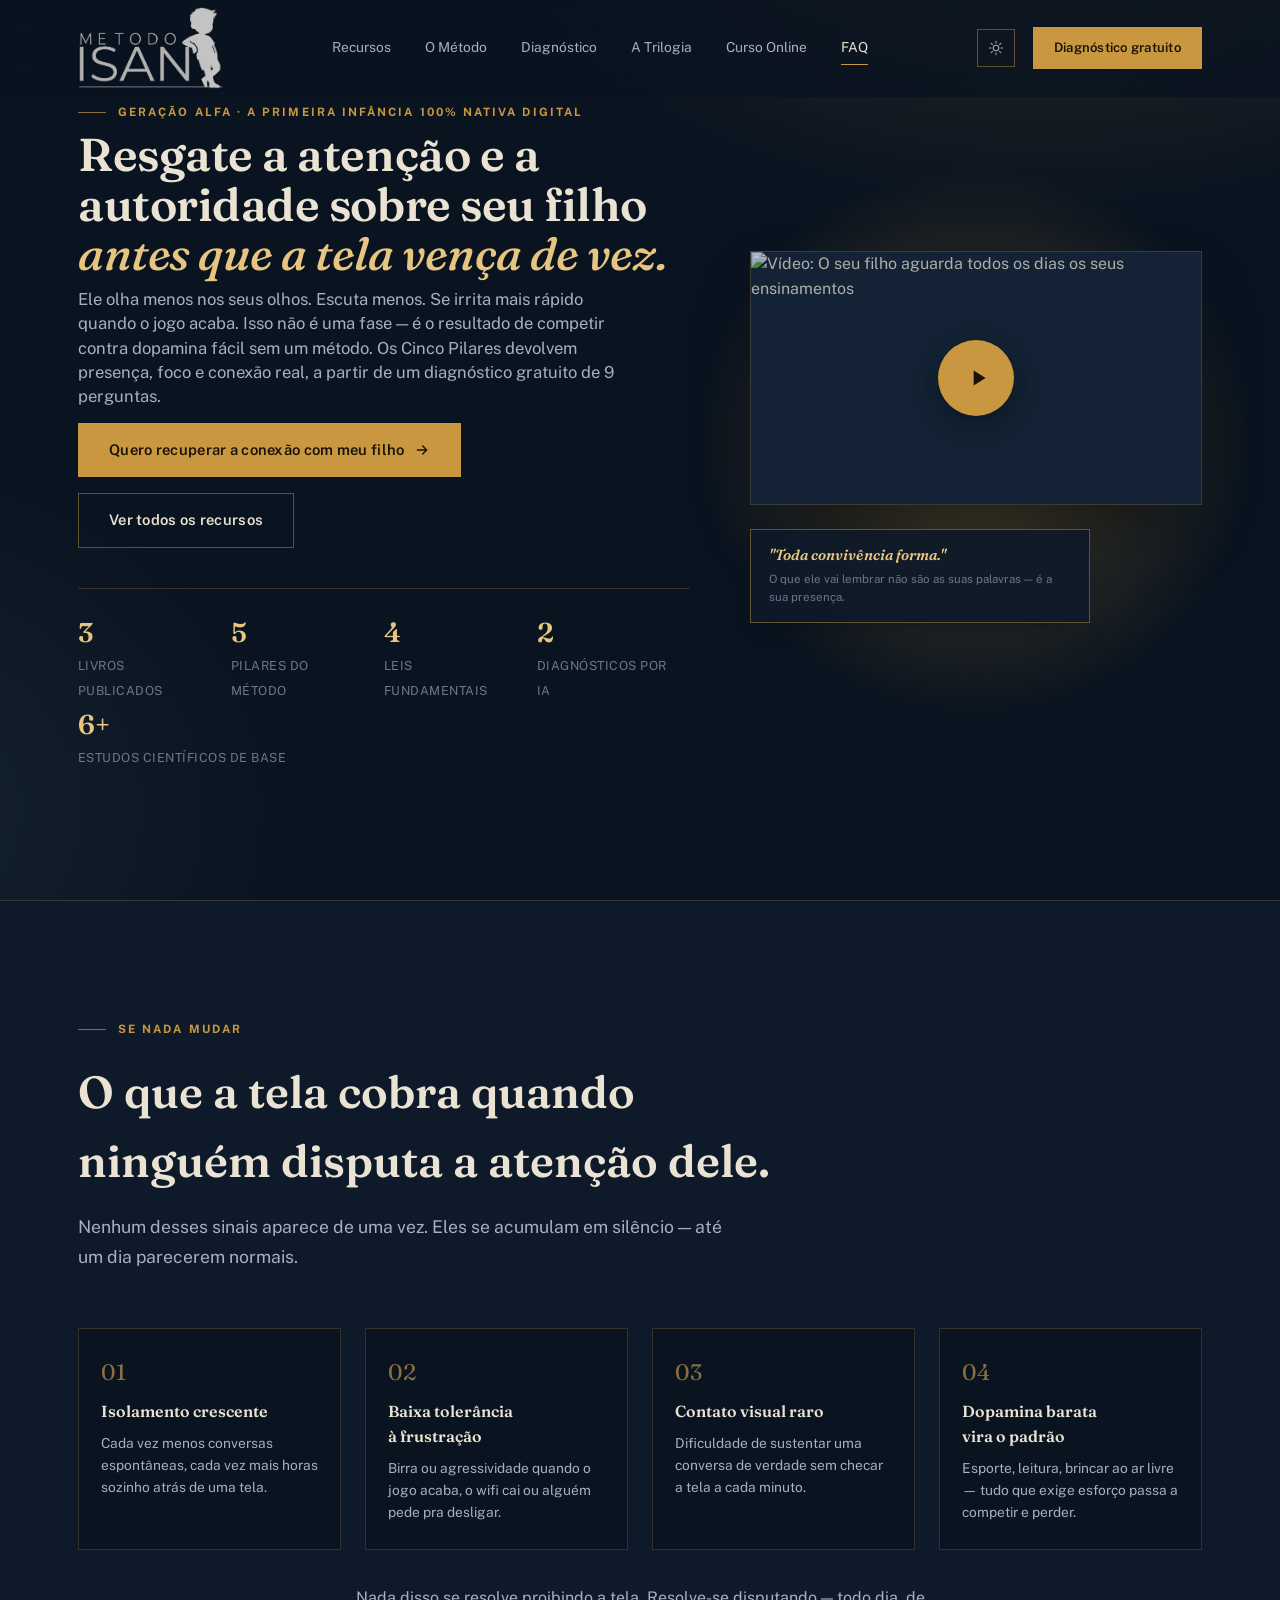
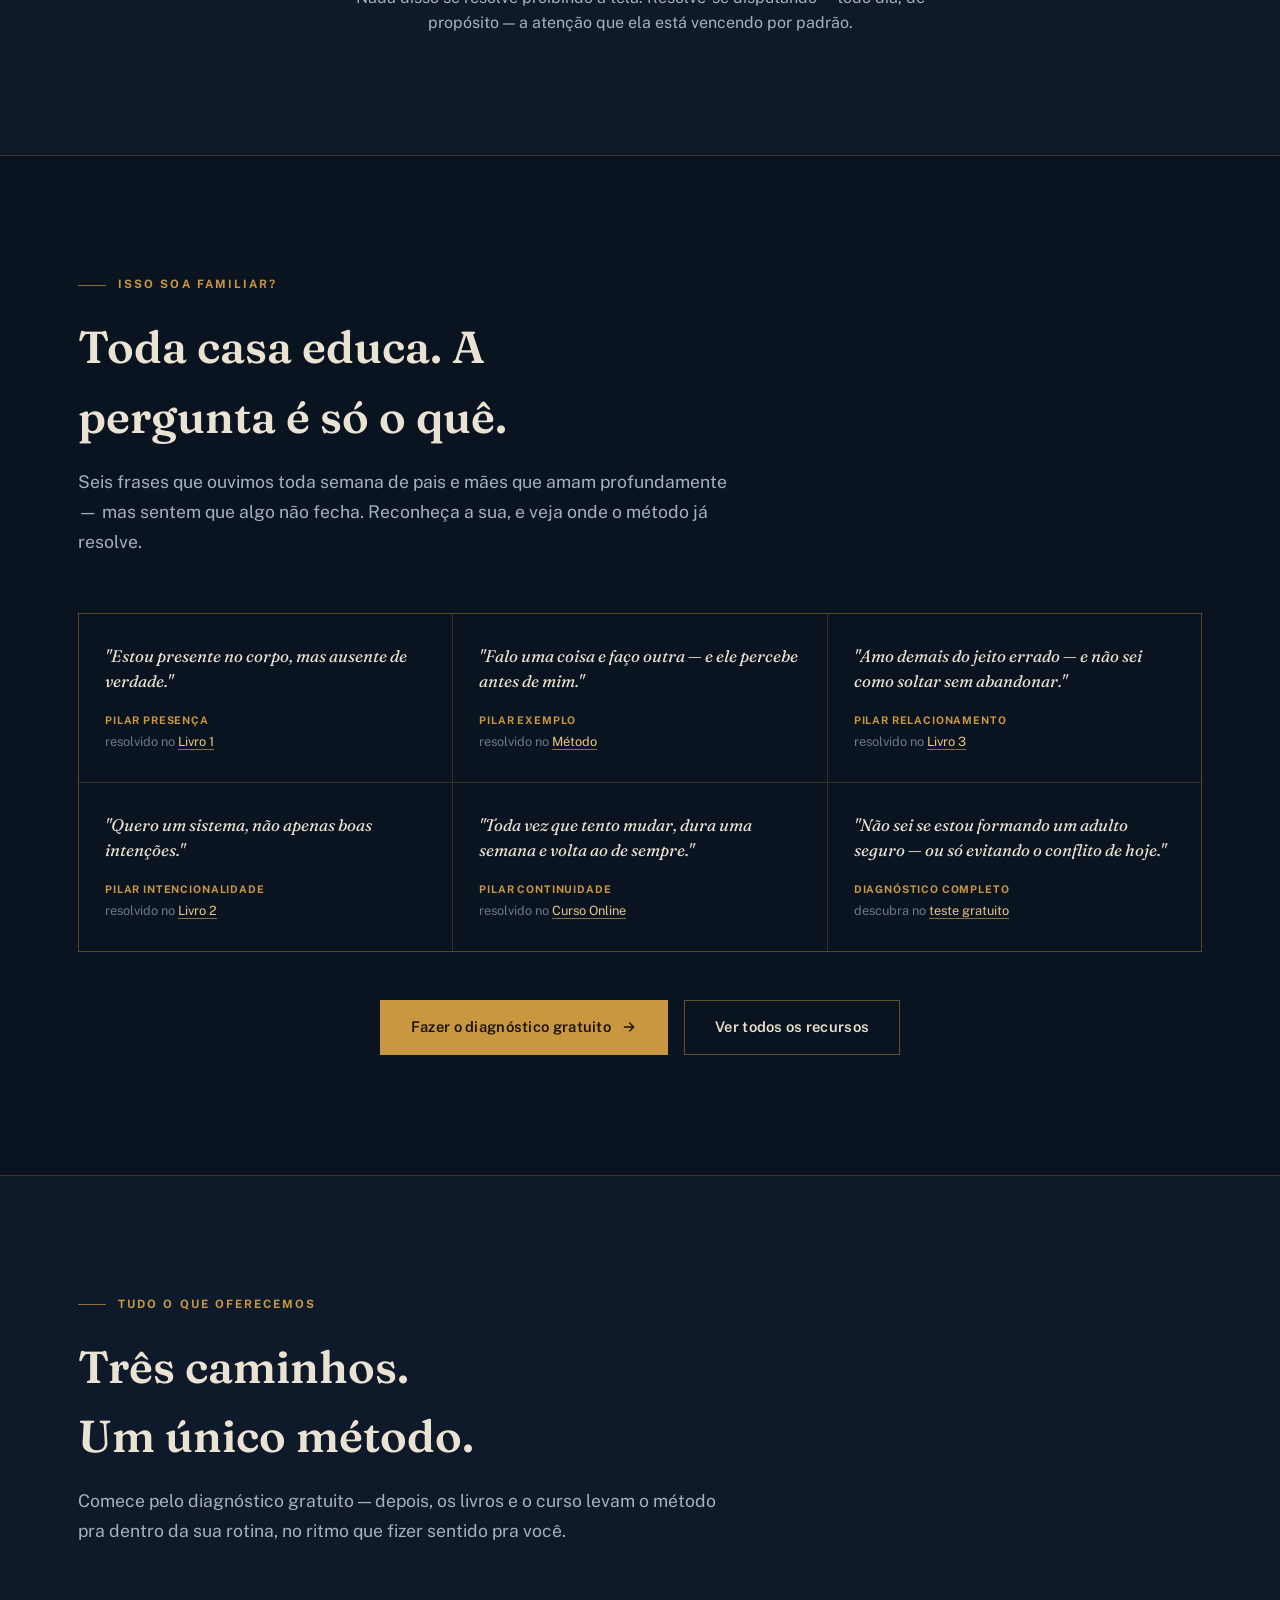
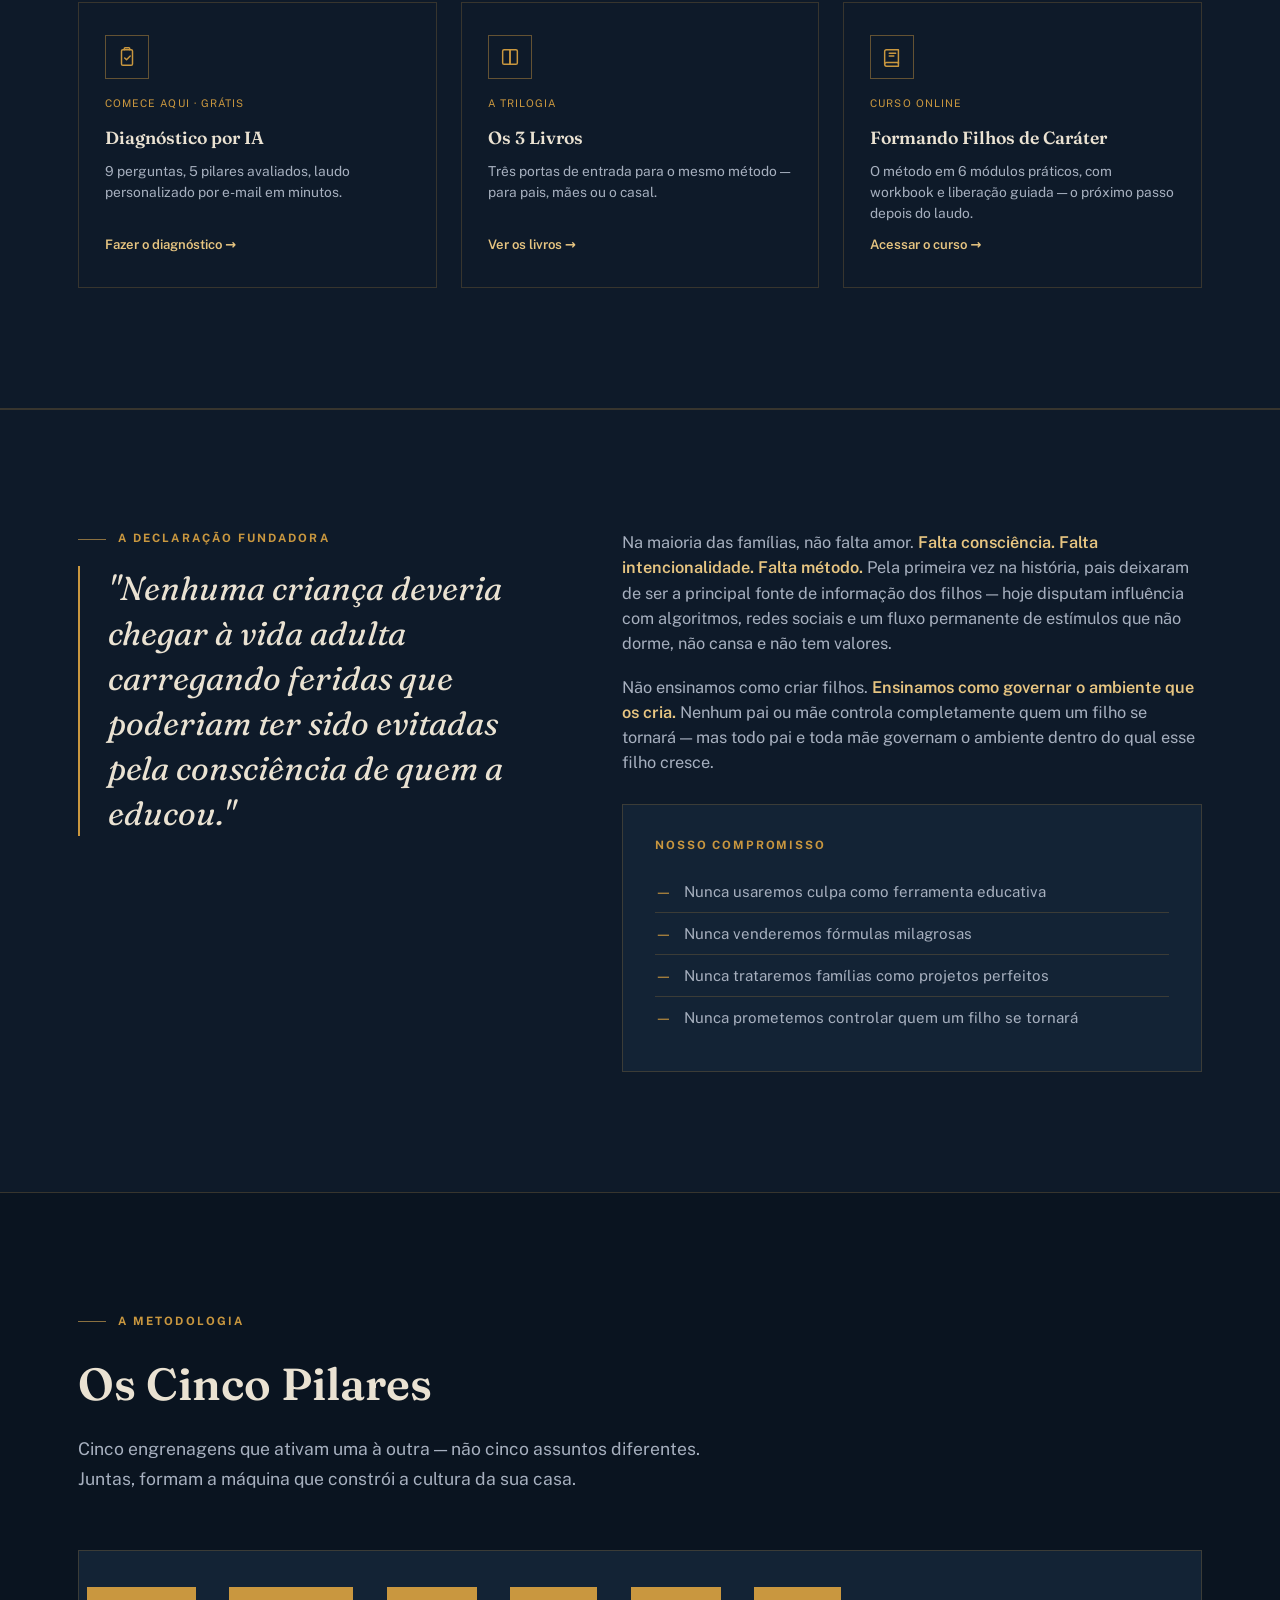
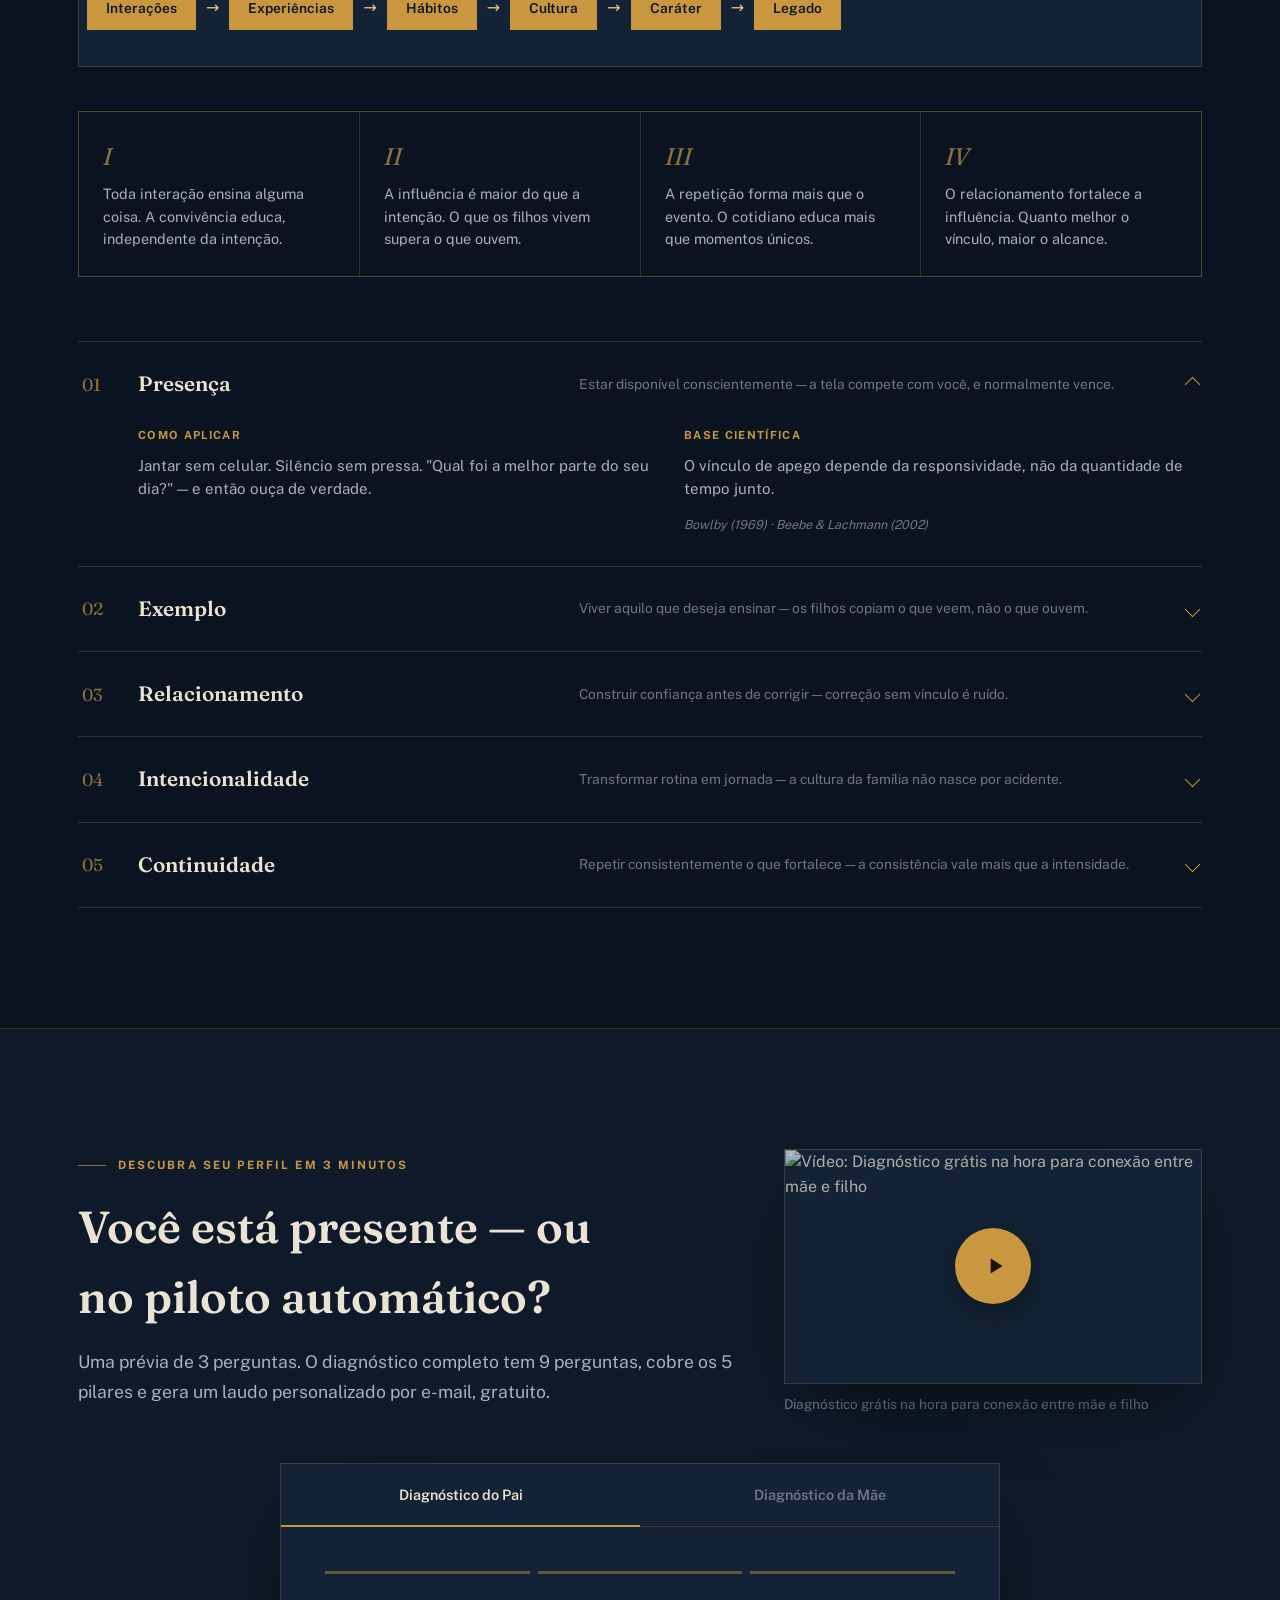
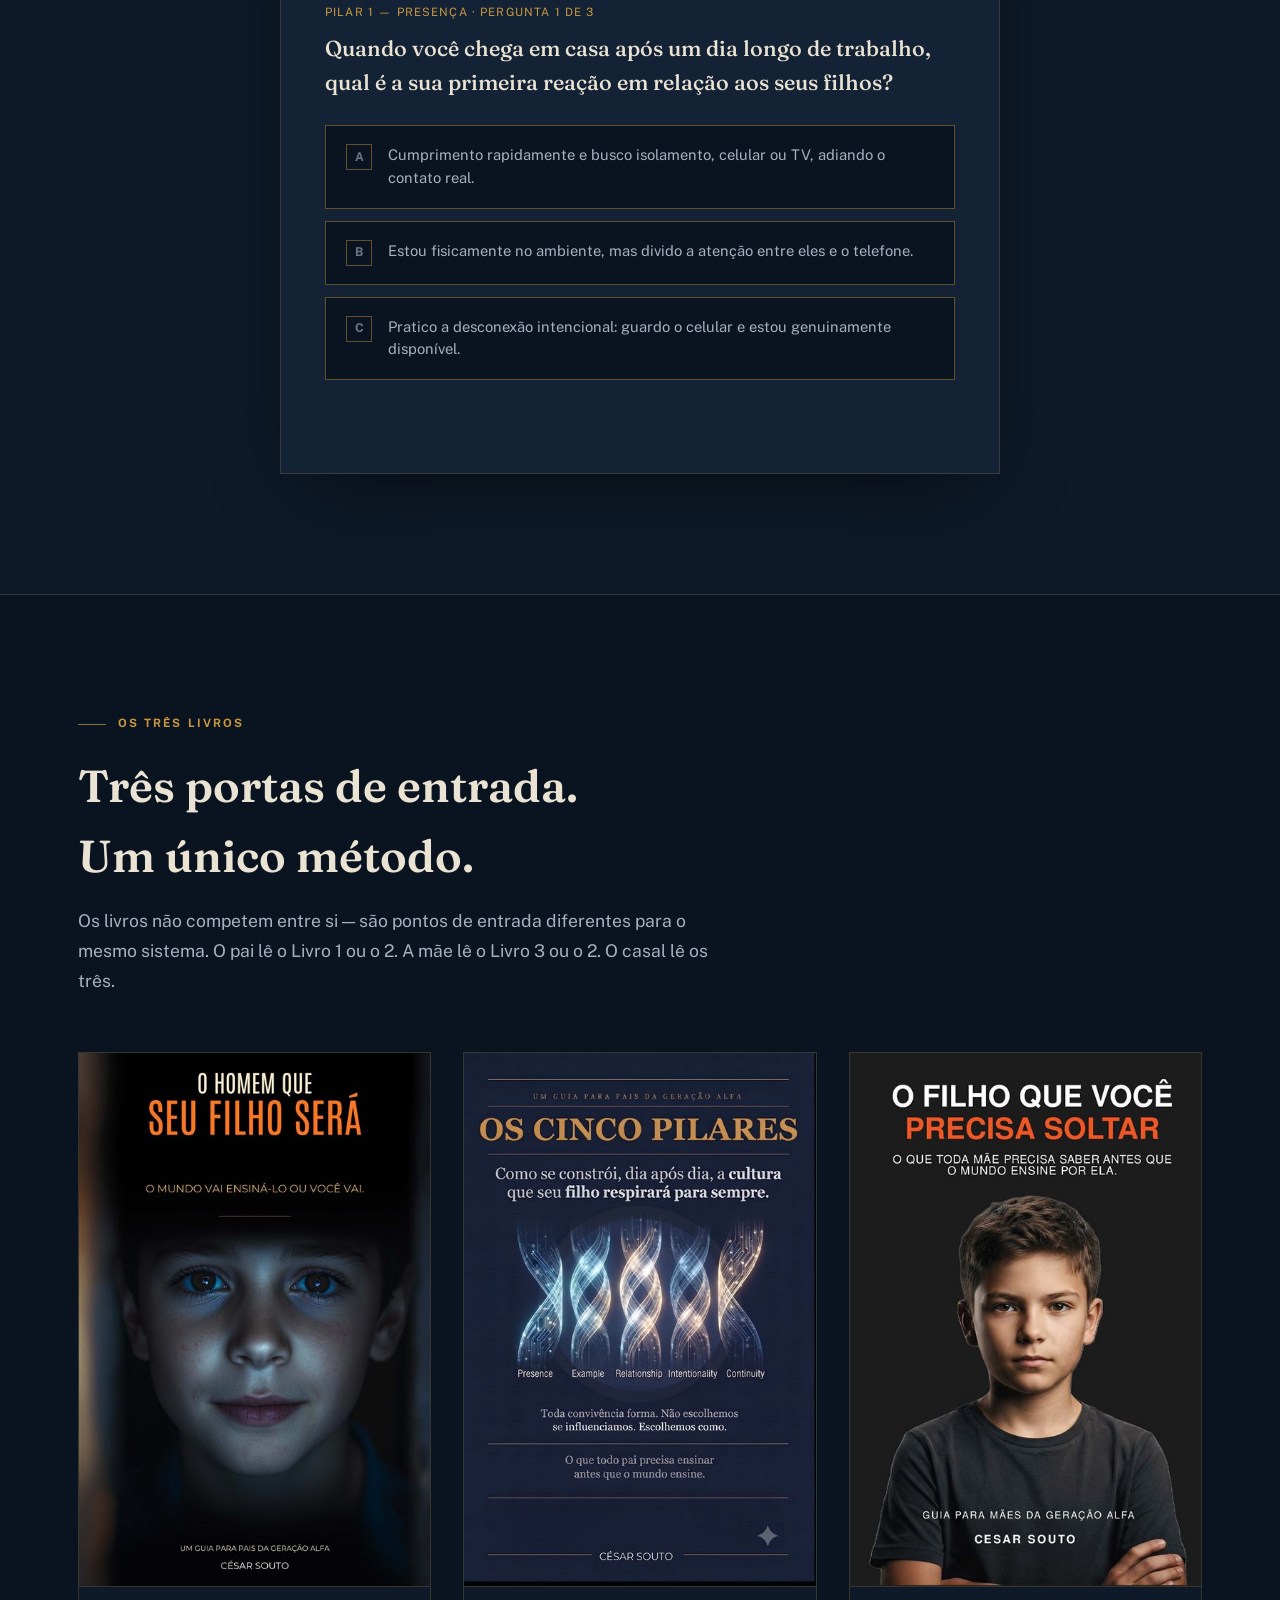
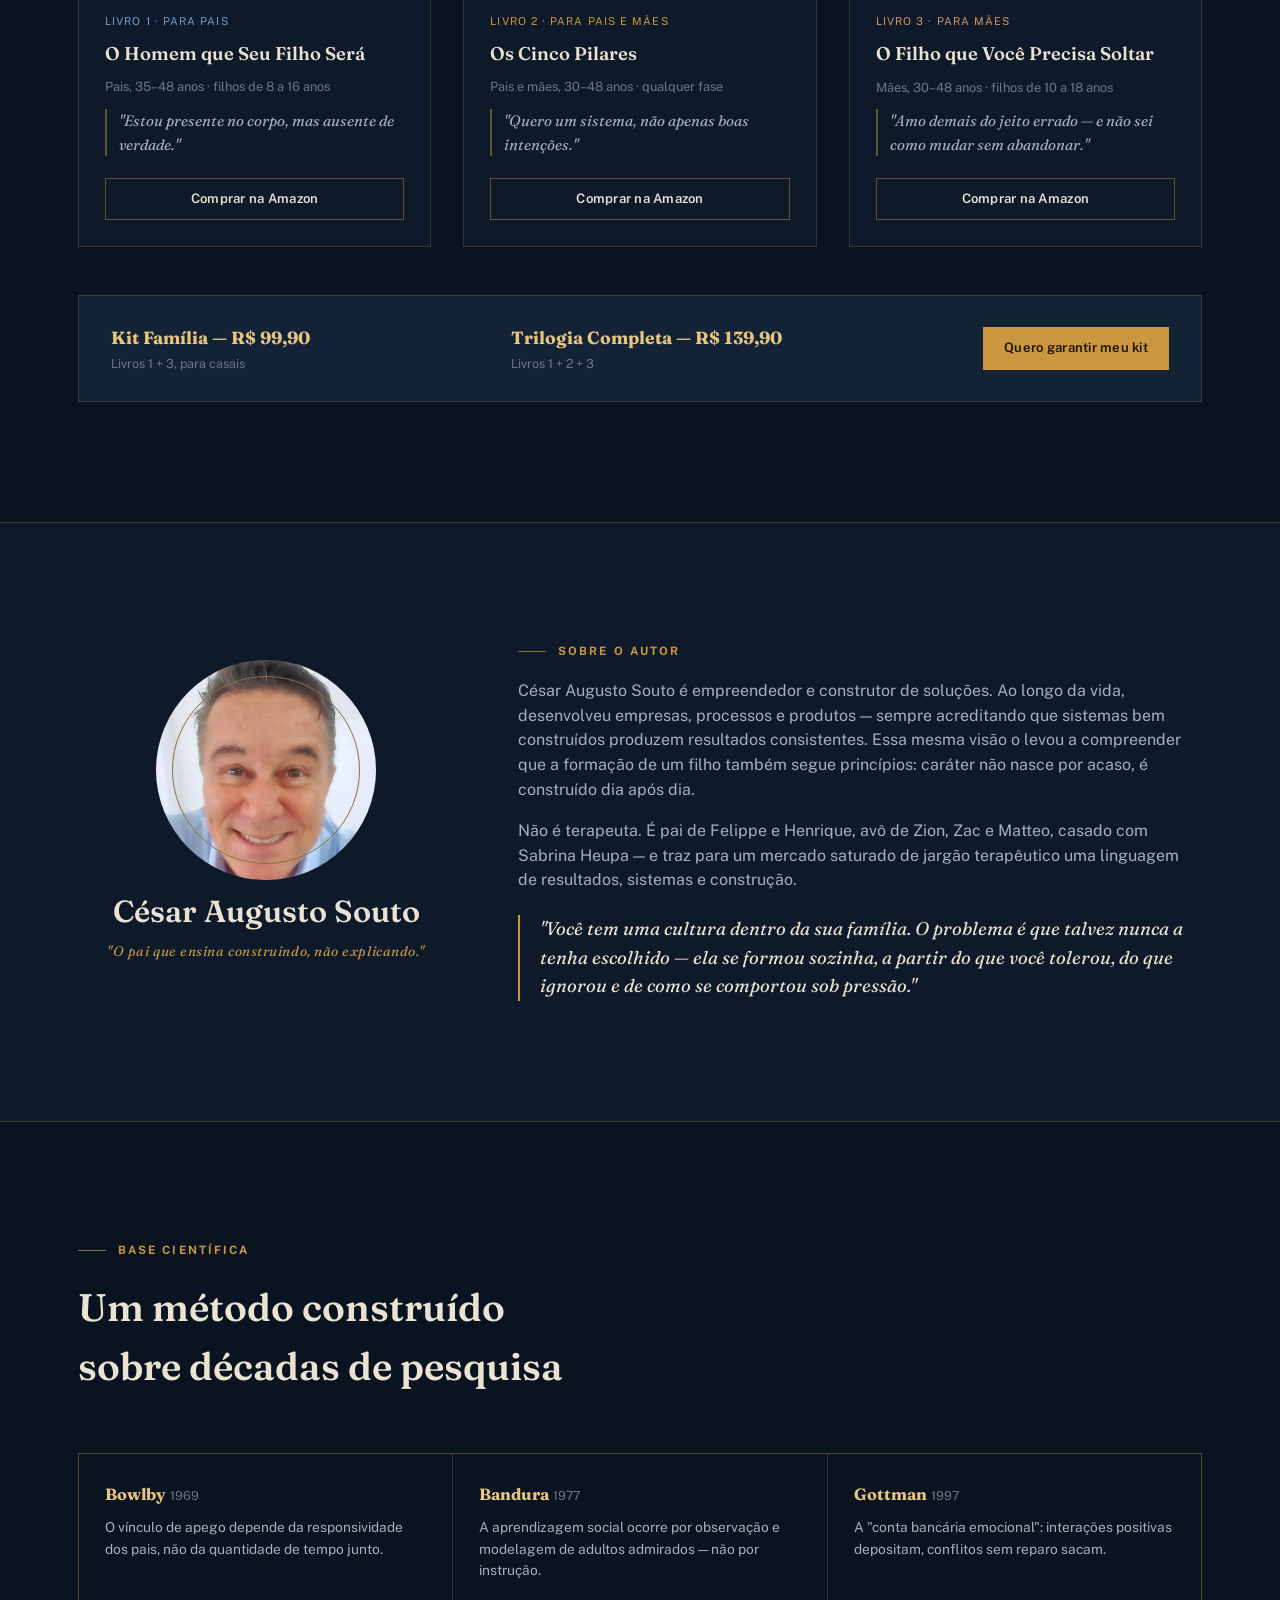
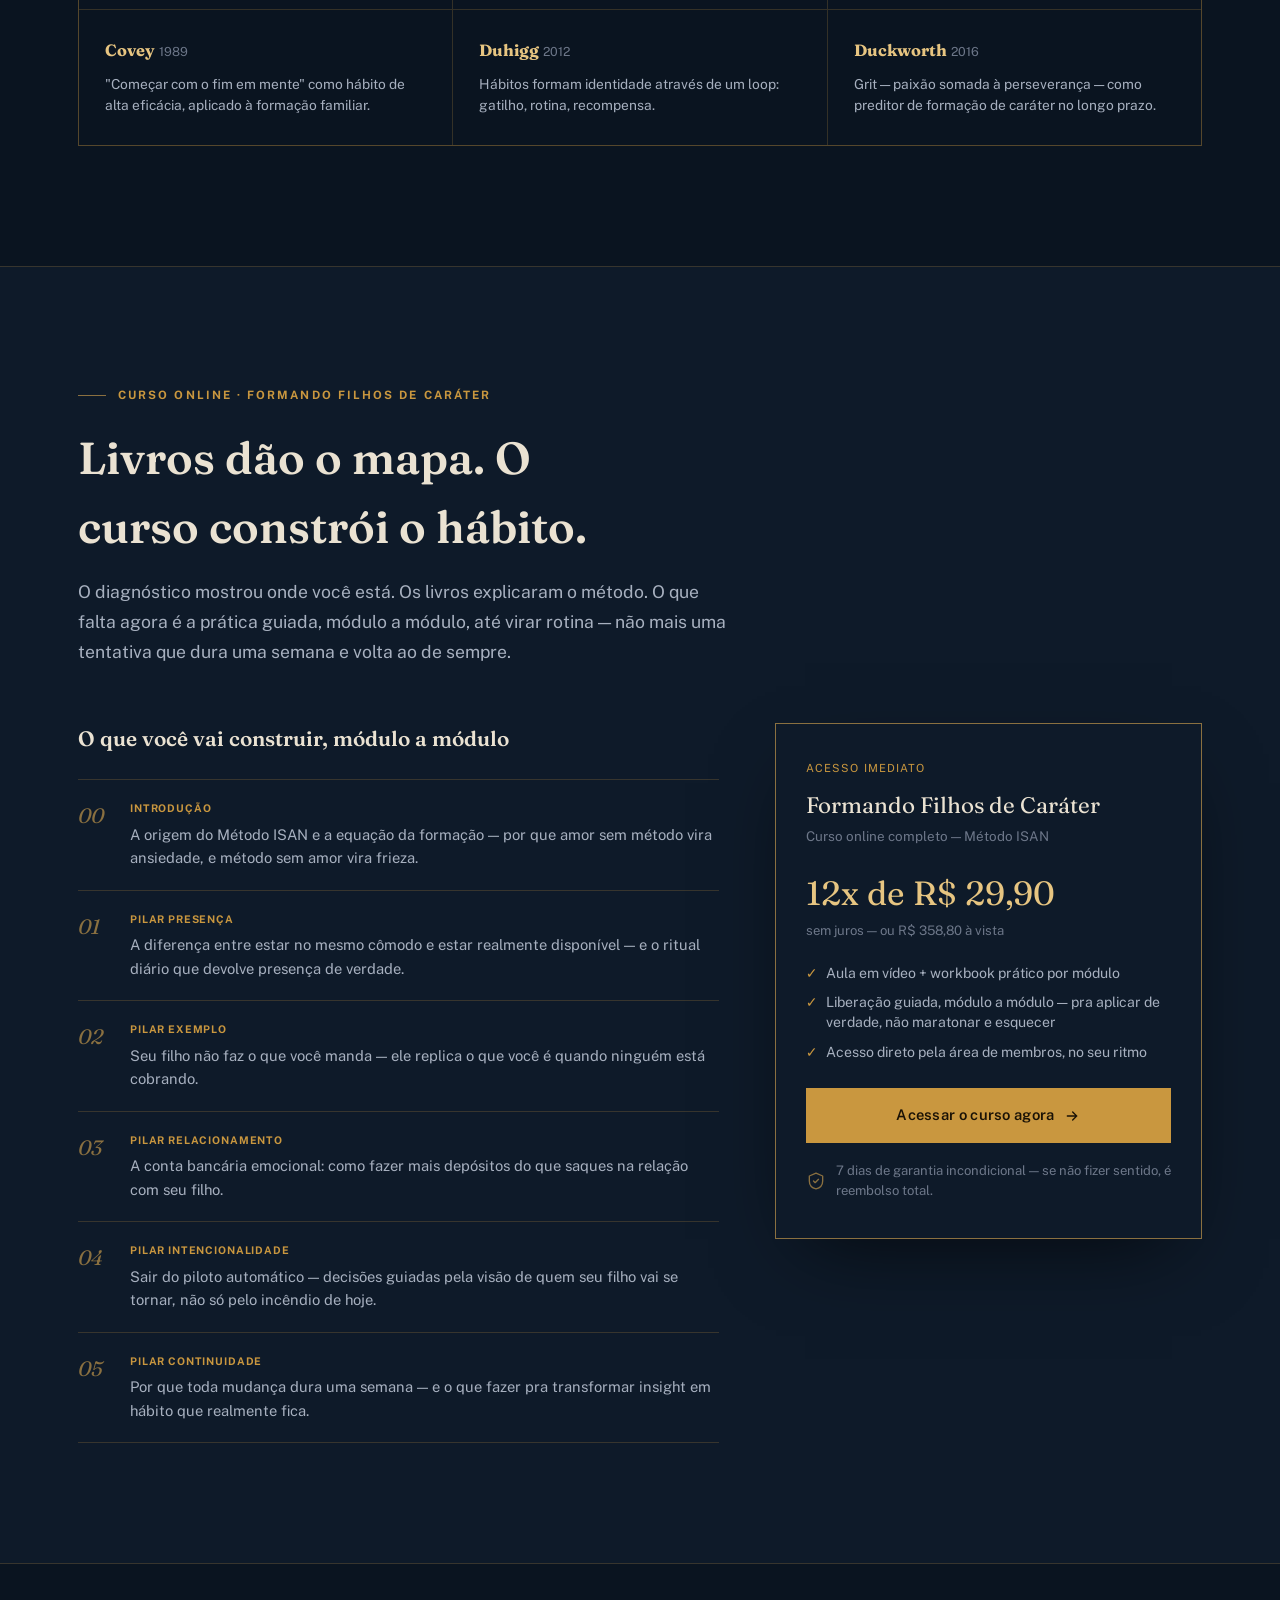
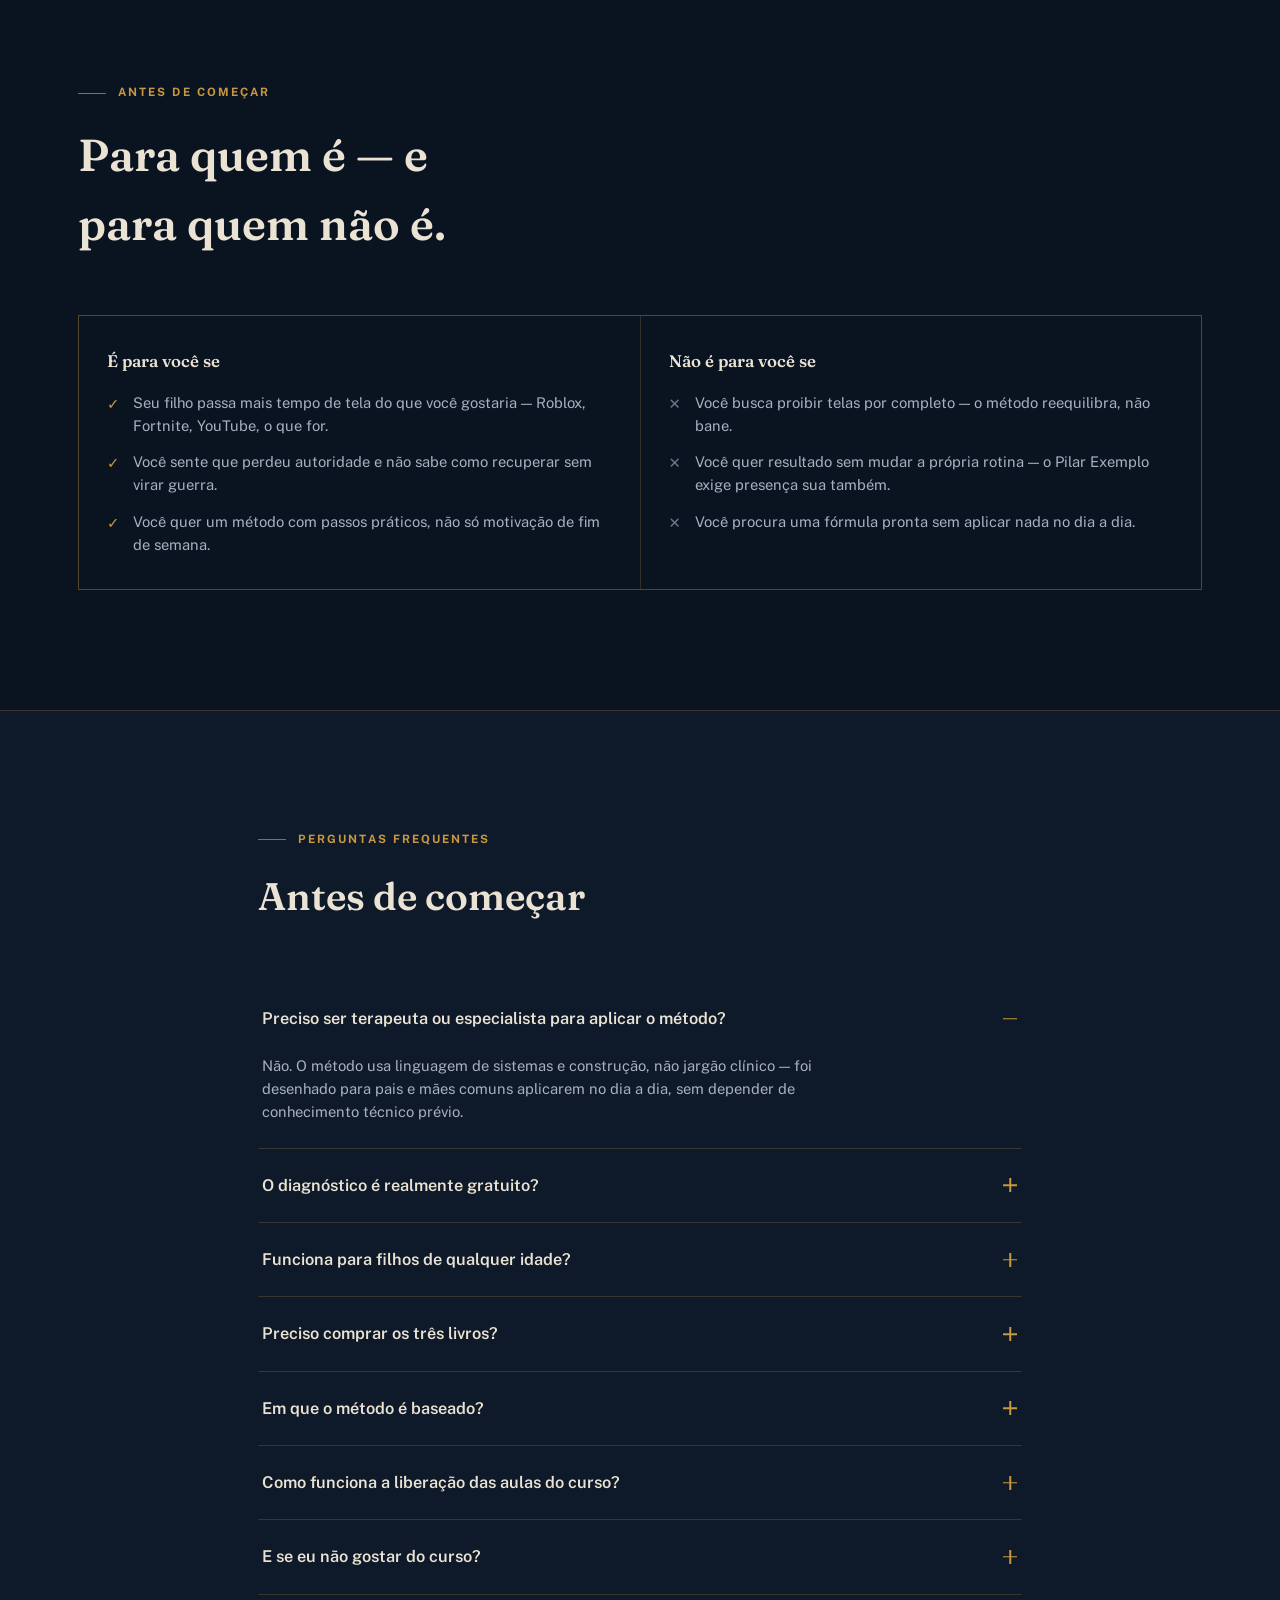
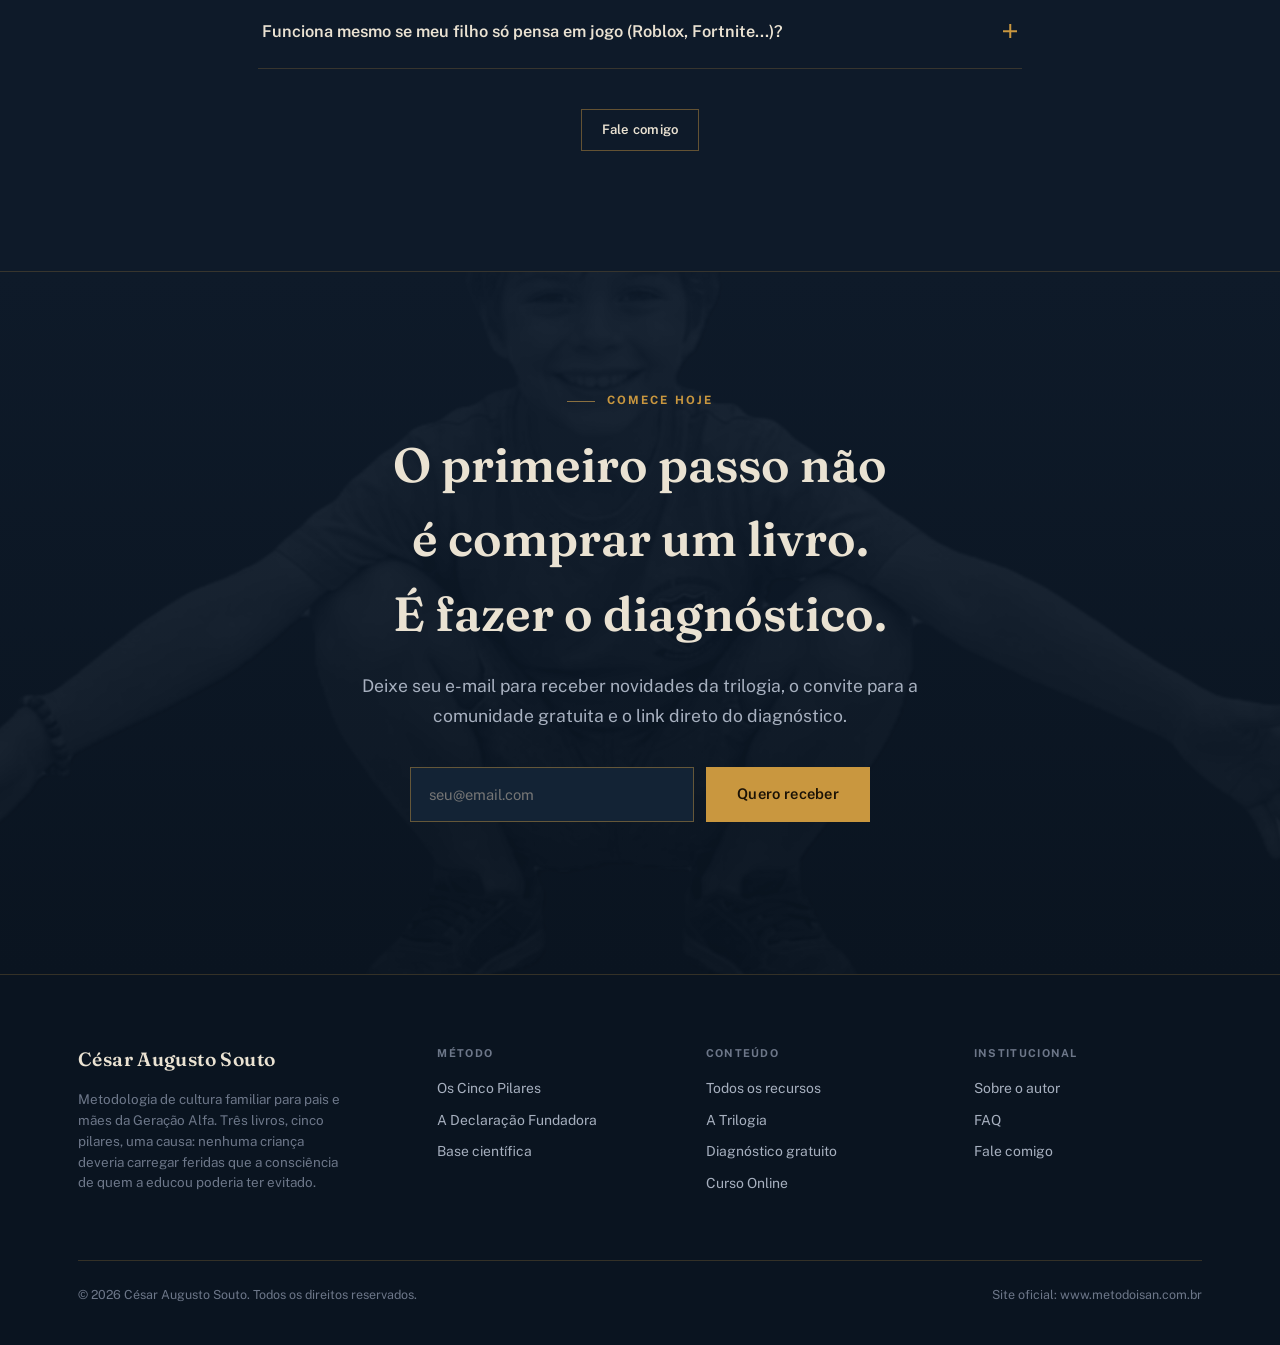
==== index.html @ 3a6a7e01 "Coloca o video da secao Diagnostico menor, ao lado do texto Antes o video ficava empilhado abaixo do" ====
<!DOCTYPE html>
<html lang="pt-BR">
<head>
<meta charset="UTF-8" />
<meta name="viewport" content="width=device-width, initial-scale=1.0" />
<title>Os Cinco Pilares — César Augusto Souto</title>
<meta name="description" content="Uma metodologia de cultura familiar. Três livros, cinco pilares, dois diagnósticos gratuitos por IA — para pais e mães da Geração Alfa." />
<style>
/* ============ FONTS ============ */
@font-face{font-family:'Fraunces';font-style:italic;font-weight:300 600;font-display:swap;src:url([data-uri]) format('woff2');}
@font-face{font-family:'Fraunces';font-style:normal;font-weight:300 800;font-display:swap;src:url([data-uri]) format('woff2');}
@font-face{font-family:'Public Sans';font-style:normal;font-weight:300 800;font-display:swap;src:url([data-uri]) format('woff2');}


/* ============ RESET ============ */
*,*::before,*::after{box-sizing:border-box;margin:0;padding:0}
html{scroll-behavior:smooth}
@media (prefers-reduced-motion:reduce){html{scroll-behavior:auto}*{animation-duration:.001ms !important;animation-iteration-count:1 !important;transition-duration:.001ms !important;scroll-behavior:auto !important}}
img{max-width:100%;display:block}
button{font:inherit;color:inherit}
a{color:inherit}

/* ============ TOKENS ============ */
:root{
  --ink:#0a1420;
  --ink-1:#0e1a29;
  --ink-2:#132335;
  --ink-3:#182a40;
  --line:rgba(201,151,63,.22);
  --line-strong:rgba(201,151,63,.45);
  --gold:#c9973f;
  --gold-bright:#e7c581;
  --gold-dim:#8a7040;
  --paper:#f2ead7;
  --text:#eae2d2;
  --text-dim:#a7b0bf;
  --text-faint:#6d7789;
  --father:#6f9dc9;
  --mother:#cf9468;
  --shadow-lg:0 30px 80px -30px rgba(0,0,0,.7);
  --shadow-sm:0 10px 30px -15px rgba(0,0,0,.5);
  --serif:'Fraunces',Georgia,'Iowan Old Style',serif;
  --sans:'Public Sans',-apple-system,'Segoe UI',system-ui,sans-serif;
  --container:1180px;
  --edge:2px;
  color-scheme: dark;
}
:root[data-theme="light"]{
  --ink:#f2ead7;
  --ink-1:#ffffff;
  --ink-2:#fbf5e7;
  --ink-3:#f4ecd9;
  --line:rgba(28,22,10,.14);
  --line-strong:rgba(28,22,10,.28);
  --gold:#96661c;
  --gold-bright:#7a5316;
  --gold-dim:#b08841;
  --paper:#12233a;
  --text:#211c10;
  --text-dim:#544a34;
  --text-faint:#8a7f66;
  --shadow-lg:0 30px 80px -30px rgba(60,45,10,.25);
  --shadow-sm:0 10px 30px -15px rgba(60,45,10,.2);
  color-scheme: light;
}

body{
  background:var(--ink);
  color:var(--text);
  font-family:var(--sans);
  font-weight:400;
  line-height:1.55;
  -webkit-font-smoothing:antialiased;
  overflow-x:hidden;
}
.wrap{max-width:var(--container);margin:0 auto;padding:0 28px}
@media (max-width:640px){.wrap{padding:0 20px}}

h1,h2,h3,h4{font-family:var(--serif);font-weight:600;text-wrap:balance;color:var(--text)}
.eyebrow{
  font-family:var(--sans);font-weight:700;font-size:.72rem;letter-spacing:.18em;text-transform:uppercase;
  color:var(--gold);display:flex;align-items:center;gap:12px;margin-bottom:18px;
}
.eyebrow::before{content:"";width:28px;height:1px;background:var(--gold-dim)}
.lede{font-size:1.1rem;color:var(--text-dim);max-width:60ch;line-height:1.7}
section{position:relative;padding:120px 0}
@media (max-width:900px){section{padding:72px 0}}
@media (max-width:560px){section{padding:56px 0}}
.section-head{max-width:720px;margin-bottom:56px}
@media (max-width:900px){.section-head{margin-bottom:32px}}
.hairline{border:none;border-top:1px solid var(--line);margin:0}

/* buttons */
.btn{
  display:inline-flex;align-items:center;gap:10px;
  padding:15px 30px;font-size:.92rem;font-weight:600;letter-spacing:.02em;
  border:1px solid transparent;cursor:pointer;text-decoration:none;
  transition:transform .25s ease, box-shadow .25s ease, background .25s ease, border-color .25s ease;
  white-space:nowrap;
}
.btn-gold{background:var(--gold);color:#1a1206;border-color:var(--gold)}
.btn-gold:hover{background:var(--gold-bright);transform:translateY(-2px);box-shadow:var(--shadow-sm)}
.btn-ghost{background:transparent;color:var(--text);border-color:var(--line-strong)}
.btn-ghost:hover{border-color:var(--gold);color:var(--gold-bright);transform:translateY(-2px)}
.btn-sm{padding:10px 20px;font-size:.82rem}
.btn svg{width:16px;height:16px;flex:none}

/* ============ SCROLL PROGRESS ============ */
#progress{position:fixed;top:0;left:0;height:2px;background:linear-gradient(90deg,var(--gold-dim),var(--gold-bright));width:0%;z-index:200;transition:width .1s linear}

/* ============ NAV ============ */
header{
  position:fixed;top:0;left:0;right:0;z-index:150;
  background:color-mix(in srgb, var(--ink) 82%, transparent);
  backdrop-filter:blur(14px) saturate(140%);
  border-bottom:1px solid transparent;
  transition:border-color .3s ease, background .3s ease;
}
header.scrolled{border-bottom-color:var(--line)}
.navbar{display:flex;align-items:center;justify-content:space-between;height:96px}
.brand{display:flex;flex-direction:column;line-height:1.1;text-decoration:none}
.brand-name{font-family:var(--serif);font-weight:600;font-size:1.05rem;letter-spacing:.02em;color:var(--text)}
.brand-tag{font-size:.62rem;letter-spacing:.16em;text-transform:uppercase;color:var(--gold);margin-top:3px}
.brand-logo{display:inline-flex;align-items:center}
.brand-logo img{height:82px;width:auto;display:block;filter:drop-shadow(0 1px 1px rgba(0,0,0,.25))}
@media (max-width:640px){.brand-logo img{height:60px}}
nav.links{display:flex;gap:34px;align-items:center}
nav.links a{font-size:.86rem;color:var(--text-dim);text-decoration:none;position:relative;padding:6px 0;transition:color .2s}
nav.links a::after{content:"";position:absolute;left:0;bottom:0;width:0;height:1px;background:var(--gold);transition:width .25s ease}
nav.links a:hover,nav.links a.active{color:var(--text)}
nav.links a:hover::after,nav.links a.active::after{width:100%}
.nav-cta{display:flex;align-items:center;gap:18px}
.burger{display:none;background:none;border:none;cursor:pointer;padding:8px;flex-direction:column;gap:5px}
.burger span{width:22px;height:1.5px;background:var(--text);display:block}
@media (max-width:920px){
  nav.links{position:fixed;top:96px;left:0;right:0;background:var(--ink-1);flex-direction:column;align-items:flex-start;padding:24px 28px 32px;gap:20px;border-bottom:1px solid var(--line);transform:translateY(-8px);opacity:0;pointer-events:none;transition:opacity .25s ease, transform .25s ease}
  nav.links.open{opacity:1;pointer-events:auto;transform:translateY(0)}
  .burger{display:flex}
  .nav-cta .btn-sm-desktop{display:none}
}

/* ============ HERO ============ */
.hero{
  min-height:100vh;min-height:100svh;display:flex;align-items:flex-start;position:relative;
  padding-top:104px;padding-bottom:24px;
  background:
    radial-gradient(ellipse 900px 500px at 82% -10%, rgba(201,151,63,.16), transparent 60%),
    radial-gradient(ellipse 700px 600px at -10% 90%, rgba(111,157,201,.10), transparent 60%),
    var(--ink);
  overflow:hidden;
}
.hero-grid{display:grid;grid-template-columns:1.15fr .85fr;gap:60px;align-items:center}
.hero-grid > div{min-width:0}
@media (max-width:980px){.hero-grid{grid-template-columns:1fr;gap:28px}}
.hero .eyebrow{margin-bottom:8px}
.hero h1{
  font-size:clamp(2.1rem,3.6vw,3.4rem);line-height:1.08;font-weight:600;letter-spacing:-.01em;
}
.hero h1 em{font-style:italic;color:var(--gold-bright);font-weight:500}
.hero .sub{margin-top:8px;font-size:1.04rem;color:var(--text-dim);max-width:54ch;line-height:1.46}
.hero-ctas{display:flex;gap:16px;margin-top:14px;flex-wrap:wrap}
.stat-strip{display:flex;flex-wrap:wrap;gap:0;margin-top:40px;border-top:1px solid var(--line);padding-top:22px}
.stat{flex:1 1 140px;padding-right:20px}
.stat b{display:block;font-family:var(--serif);font-size:1.7rem;color:var(--gold-bright);font-weight:600}
.stat span{font-size:.78rem;color:var(--text-faint);letter-spacing:.04em}
@media (max-width:980px){
  .hero{padding-top:96px;padding-bottom:24px}
  .hero h1{font-size:clamp(1.6rem,6.4vw,2.4rem);line-height:1.14}
  .hero .eyebrow{margin-bottom:6px;font-size:.64rem}
  .hero .sub{font-size:.94rem;margin-top:8px;line-height:1.42}
  .hero-ctas{margin-top:14px}
  .hero-ctas .btn{width:100%;justify-content:center}
  .stat-strip{display:none}
}
@media (max-width:640px){.navbar{height:72px}.hero{padding-top:80px}nav.links{top:72px}}

.hero-visual{position:relative;min-width:0}
@media (max-width:980px){.hero-visual{margin-top:20px}}
.hero-glow{
  position:absolute;width:560px;height:560px;left:50%;top:-90px;transform:translateX(-50%);
  background:radial-gradient(circle, rgba(201,151,63,.38) 0%, rgba(201,151,63,.14) 42%, rgba(201,151,63,0) 70%);
  filter:blur(2px);pointer-events:none;
  animation:pulseGlow 7s ease-in-out infinite;
}
@keyframes pulseGlow{0%,100%{opacity:.85;transform:translateX(-50%) scale(1)}50%{opacity:1;transform:translateX(-50%) scale(1.05)}}
.hero-visual .video-embed{
  position:relative;z-index:2;margin:0 0 24px;
  opacity:0;transform:translateY(28px);
  animation:boyIn 1.1s cubic-bezier(.16,1,.3,1) .25s forwards;
}
@keyframes boyIn{to{opacity:1;transform:translateY(0)}}
.hero-badge{
  position:relative;z-index:3;max-width:340px;
  background:color-mix(in srgb, var(--ink-1) 88%, transparent);backdrop-filter:blur(8px);
  border:1px solid var(--line-strong);padding:16px 18px;box-shadow:var(--shadow-sm);
  opacity:0;animation:badgeIn .8s cubic-bezier(.16,1,.3,1) 1.1s forwards;
}
@keyframes badgeIn{from{opacity:0;transform:translateY(12px)}to{opacity:1;transform:translateY(0)}}
.hero-badge strong{display:block;font-family:var(--serif);font-style:italic;font-size:.92rem;color:var(--gold-bright);line-height:1.3}
.hero-badge span{display:block;margin-top:6px;font-size:.72rem;color:var(--text-faint);line-height:1.5}

/* ============ REVEAL ============ */
.reveal{opacity:0;transform:translateY(26px);transition:opacity .8s cubic-bezier(.16,1,.3,1), transform .8s cubic-bezier(.16,1,.3,1)}
.reveal.in{opacity:1;transform:translateY(0)}
.reveal-stagger > *{opacity:0;transform:translateY(20px);transition:opacity .7s cubic-bezier(.16,1,.3,1), transform .7s cubic-bezier(.16,1,.3,1)}
.reveal-stagger.in > *{opacity:1;transform:translateY(0)}
.reveal-stagger.in > *:nth-child(1){transition-delay:.02s}
.reveal-stagger.in > *:nth-child(2){transition-delay:.10s}
.reveal-stagger.in > *:nth-child(3){transition-delay:.18s}
.reveal-stagger.in > *:nth-child(4){transition-delay:.26s}
.reveal-stagger.in > *:nth-child(5){transition-delay:.34s}

/* ============ CAUSA / MANIFESTO ============ */
.causa{background:var(--ink-1);border-top:1px solid var(--line);border-bottom:1px solid var(--line)}
.causa-grid{display:grid;grid-template-columns:.9fr 1.1fr;gap:70px;align-items:start}
@media (max-width:900px){.causa-grid{grid-template-columns:1fr;gap:36px}}
blockquote.big-quote{
  font-family:var(--serif);font-style:italic;font-weight:400;
  font-size:clamp(1.5rem,2.6vw,2.15rem);line-height:1.35;color:var(--text);
  border-left:2px solid var(--gold);padding-left:28px;
}
.causa-body p{color:var(--text-dim);margin-bottom:18px;font-size:1.02rem}
.causa-body strong{color:var(--gold-bright);font-weight:600}
.commit-card{background:var(--ink-2);border:1px solid var(--line);padding:32px;margin-top:28px}
.commit-card h4{font-family:var(--sans);font-size:.72rem;letter-spacing:.16em;text-transform:uppercase;color:var(--gold);margin-bottom:16px;font-weight:700}
.commit-card ul{list-style:none}
.commit-card li{display:flex;gap:12px;padding:9px 0;color:var(--text-dim);font-size:.94rem;border-top:1px solid var(--line)}
.commit-card li:first-child{border-top:none}
.commit-card li::before{content:"—";color:var(--gold);flex:none}

/* ============ EQUATION ============ */
.equation{display:flex;align-items:center;flex-wrap:wrap;gap:0;margin:44px 0;padding:36px 8px;background:var(--ink-2);border:1px solid var(--line)}
.eq-node{display:flex;align-items:center;gap:0}
.eq-pill{
  font-family:var(--sans);font-weight:600;font-size:.86rem;color:var(--text-faint);
  padding:10px 18px;border:1px solid var(--line-strong);white-space:nowrap;
  transition:color .5s ease, border-color .5s ease, background .5s ease;
}
.equation.lit .eq-pill{transition-delay:calc(var(--i) * .12s)}
.equation.lit .eq-pill{color:var(--ink);background:var(--gold);border-color:var(--gold)}
.eq-arrow{color:var(--gold-dim);padding:0 10px;font-size:1rem;transition:color .5s ease}
.equation.lit .eq-arrow{transition-delay:calc(var(--i) * .12s);color:var(--gold-bright)}
@media (max-width:760px){.equation{flex-direction:column;align-items:flex-start;gap:10px}.eq-node{width:100%}.eq-arrow{transform:rotate(90deg);padding:2px 0 2px 18px}}

/* ============ LEIS ============ */
.leis{display:grid;grid-template-columns:repeat(4,1fr);gap:1px;background:var(--line);border:1px solid var(--line);margin-bottom:64px}
@media (max-width:820px){.leis{grid-template-columns:1fr 1fr}}
@media (max-width:520px){.leis{grid-template-columns:1fr}}
.lei{background:var(--ink);padding:26px 24px}
.lei .num{font-family:var(--serif);font-style:italic;color:var(--gold-dim);font-size:1.5rem}
.lei p{margin-top:8px;font-size:.9rem;color:var(--text-dim)}

/* ============ PILARES ============ */
.pillar-list{display:flex;flex-direction:column;border-top:1px solid var(--line)}
.pillar-item{border-bottom:1px solid var(--line)}
.pillar-head{
  display:flex;align-items:center;gap:24px;width:100%;background:none;border:none;cursor:pointer;
  padding:26px 4px;text-align:left;
}
.pillar-head .pnum{font-family:var(--serif);font-size:1.1rem;color:var(--gold-dim);width:32px;flex:none}
.pillar-head h3{font-size:1.3rem;font-weight:600;flex:1}
.pillar-head .pdef{color:var(--text-faint);font-size:.86rem;display:none}
@media (min-width:760px){.pillar-head .pdef{display:block;flex:1.4}}
.pillar-head .chev{width:11px;height:11px;border-right:1.5px solid var(--gold);border-bottom:1.5px solid var(--gold);transform:rotate(45deg);transition:transform .3s ease;flex:none}
.pillar-item.open .pillar-head .chev{transform:rotate(-135deg)}
.pillar-body{max-height:0;overflow:hidden;transition:max-height .45s cubic-bezier(.16,1,.3,1)}
.pillar-item.open .pillar-body{max-height:340px}
.pillar-inner{display:grid;grid-template-columns:1fr 1fr;gap:32px;padding:0 4px 32px 60px}
@media (max-width:700px){.pillar-inner{grid-template-columns:1fr;padding-left:4px}}
.pillar-inner h5{font-size:.7rem;letter-spacing:.12em;text-transform:uppercase;color:var(--gold);margin-bottom:10px}
.pillar-inner p{color:var(--text-dim);font-size:.94rem}
.pillar-inner .source{margin-top:14px;font-size:.78rem;color:var(--text-faint);font-style:italic}

/* ============ DIAGNOSTIC ============ */
.diag{background:var(--ink-1);border-top:1px solid var(--line);border-bottom:1px solid var(--line)}
.diag-intro{display:grid;grid-template-columns:1.3fr .82fr;gap:44px;align-items:center;margin-bottom:48px}
.diag-intro .section-head{margin-bottom:0;max-width:none}
.diag-intro .video-embed{max-width:none;margin:0 0 10px}
.diag-intro .video-caption{margin:0;max-width:none;text-align:left}
@media (max-width:860px){
  .diag-intro{grid-template-columns:1fr;gap:24px}
  .diag-intro .video-caption{text-align:center}
}
.video-embed{position:relative;max-width:720px;margin:0 auto 44px;aspect-ratio:16/9;background:var(--ink-2);border:1px solid var(--line);box-shadow:var(--shadow-lg);overflow:hidden;cursor:pointer}
.video-embed img{width:100%;height:100%;object-fit:cover;display:block;opacity:.72;transition:opacity .3s}
.video-embed:hover img{opacity:.9}
.video-embed iframe{position:absolute;inset:0;width:100%;height:100%;border:none}
.video-play{position:absolute;top:50%;left:50%;transform:translate(-50%,-50%);width:76px;height:76px;border-radius:50%;background:var(--gold);display:flex;align-items:center;justify-content:center;box-shadow:0 8px 28px rgba(0,0,0,.4);transition:transform .3s cubic-bezier(.16,1,.3,1),background .3s}
.video-embed:hover .video-play{transform:translate(-50%,-50%) scale(1.08);background:var(--gold-bright)}
.video-play svg{width:26px;height:26px;fill:#1a1206;margin-left:4px}
.video-caption{text-align:center;font-size:.85rem;color:var(--text-faint);margin:-30px auto 40px;max-width:720px}
.diag-panel{background:var(--ink-2);border:1px solid var(--line);box-shadow:var(--shadow-lg)}
.diag-tabs{display:flex;border-bottom:1px solid var(--line)}
.diag-tab{flex:1;padding:20px;background:none;border:none;cursor:pointer;font-weight:600;font-size:.9rem;color:var(--text-faint);position:relative;transition:color .25s}
.diag-tab.active{color:var(--text)}
.diag-tab.active::after{content:"";position:absolute;left:0;right:0;bottom:-1px;height:2px;background:var(--gold)}
.diag-body{padding:44px}
@media (max-width:640px){.diag-body{padding:28px 22px}}
.diag-progress{display:flex;gap:8px;margin-bottom:30px}
.diag-progress i{flex:1;height:3px;background:var(--line-strong);transition:background .3s}
.diag-progress i.done{background:var(--gold)}
.diag-q-tag{font-size:.72rem;letter-spacing:.1em;text-transform:uppercase;color:var(--gold);margin-bottom:10px}
.diag-q{font-family:var(--serif);font-size:1.35rem;font-weight:500;margin-bottom:26px;text-wrap:balance}
.diag-options{display:flex;flex-direction:column;gap:12px}
.diag-opt{
  display:flex;gap:16px;align-items:flex-start;text-align:left;
  padding:18px 20px;background:var(--ink);border:1px solid var(--line-strong);cursor:pointer;
  transition:border-color .2s, background .2s;font-size:.92rem;color:var(--text-dim);
}
.diag-opt:hover{border-color:var(--gold-dim)}
.diag-opt .letter{flex:none;width:26px;height:26px;border:1px solid var(--line-strong);display:flex;align-items:center;justify-content:center;font-size:.76rem;font-weight:700;color:var(--text-faint)}
.diag-actions{display:flex;justify-content:space-between;align-items:center;margin-top:28px}
.diag-back{background:none;border:none;color:var(--text-faint);cursor:pointer;font-size:.85rem}
.diag-back:disabled{opacity:0}
.diag-result{display:none}
.diag-result.show{display:block}
.diag-result h4{font-family:var(--serif);font-size:1.6rem;margin-bottom:6px}
.diag-result .lvl{display:inline-block;padding:5px 14px;background:var(--gold);color:#1a1206;font-size:.72rem;font-weight:700;letter-spacing:.08em;text-transform:uppercase;margin-bottom:20px}
.diag-bars{display:flex;flex-direction:column;gap:14px;margin:26px 0}
.diag-bar-row{display:flex;align-items:center;gap:14px}
.diag-bar-row span{width:130px;font-size:.8rem;color:var(--text-dim);flex:none}
.diag-bar-track{flex:1;height:7px;background:var(--ink);border:1px solid var(--line)}
.diag-bar-fill{height:100%;background:linear-gradient(90deg,var(--gold-dim),var(--gold-bright));width:0%;transition:width 1s cubic-bezier(.16,1,.3,1)}
.diag-note{font-size:.85rem;color:var(--text-faint);margin-top:20px}

/* ============ PAINS (DORES) ============ */
.pain-grid{display:grid;grid-template-columns:repeat(3,1fr);gap:1px;background:var(--line);border:1px solid var(--line)}
@media (max-width:820px){.pain-grid{grid-template-columns:1fr 1fr}}
@media (max-width:560px){.pain-grid{grid-template-columns:1fr}}
.pain-card{background:var(--ink);padding:30px 26px;display:flex;flex-direction:column;gap:14px;min-height:168px}
.pain-quote{font-family:var(--serif);font-style:italic;color:var(--text);font-size:1.05rem;line-height:1.5}
.pain-fix{font-size:.8rem;color:var(--text-faint);margin-top:auto}
.pain-fix a{color:var(--gold-bright);text-decoration:none;border-bottom:1px solid var(--gold-dim)}
.pain-fix a:hover{color:var(--gold)}
.pain-pilar{display:block;color:var(--gold);font-weight:700;text-transform:uppercase;letter-spacing:.08em;font-size:.66rem;margin-bottom:4px}

/* ============ CUSTO DA INAÇÃO ============ */
.cost-grid{display:grid;grid-template-columns:repeat(4,1fr);gap:24px}
@media (max-width:980px){.cost-grid{grid-template-columns:1fr 1fr}}
@media (max-width:560px){.cost-grid{grid-template-columns:1fr}}
.cost-card{padding:26px 22px;background:var(--ink);border:1px solid var(--line)}
.cost-icon{display:block;font-family:var(--serif);font-size:1.4rem;color:var(--gold-dim);margin-bottom:10px}
.cost-card h4{font-size:1rem;margin-bottom:8px}
.cost-card p{font-size:.86rem;color:var(--text-dim);line-height:1.6}

/* ============ PARA QUEM É / NÃO É ============ */
.compare-grid{display:grid;grid-template-columns:1fr 1fr;gap:1px;background:var(--line);border:1px solid var(--line)}
@media (max-width:700px){.compare-grid{grid-template-columns:1fr}}
.compare-col{background:var(--ink);padding:32px 28px}
.compare-col h3{font-size:1.05rem;margin-bottom:18px;display:flex;align-items:center;gap:10px}
.compare-col ul{list-style:none;display:flex;flex-direction:column;gap:14px}
.compare-col li{font-size:.92rem;color:var(--text-dim);line-height:1.55;padding-left:26px;position:relative}
.compare-col li::before{position:absolute;left:0;top:1px;font-weight:700}
.compare-yes li::before{content:"✓";color:var(--gold)}
.compare-no li::before{content:"✕";color:var(--text-faint)}

/* ============ RESOURCES HUB ============ */
.res-grid{display:grid;grid-template-columns:repeat(3,1fr);gap:24px}
@media (max-width:820px){.res-grid{grid-template-columns:1fr}}
.res-card{display:flex;flex-direction:column;gap:10px;padding:32px 26px;background:var(--ink-1);border:1px solid var(--line);text-decoration:none;color:inherit;transition:transform .3s cubic-bezier(.16,1,.3,1),border-color .3s}
.res-card:hover{transform:translateY(-6px);border-color:var(--gold-dim)}
.res-icon{width:44px;height:44px;display:flex;align-items:center;justify-content:center;border:1px solid var(--line-strong);color:var(--gold);flex:none}
.res-icon svg{width:22px;height:22px}
.res-tag{font-size:.66rem;letter-spacing:.1em;text-transform:uppercase;color:var(--gold);margin-top:6px}
.res-card h3{font-size:1.1rem;margin-top:2px}
.res-card p{font-size:.86rem;color:var(--text-dim);flex:1}
.res-link{font-size:.82rem;color:var(--gold-bright);font-weight:600;transition:color .2s}
.res-card:hover .res-link{color:var(--gold)}

/* ============ BOOKS ============ */
.book-grid{display:grid;grid-template-columns:repeat(3,1fr);gap:32px}
@media (max-width:940px){.book-grid{grid-template-columns:1fr;max-width:420px;margin:0 auto}}
.book-card{background:var(--ink-1);border:1px solid var(--line);display:flex;flex-direction:column;transition:transform .35s cubic-bezier(.16,1,.3,1), border-color .35s}
.book-card:hover{transform:translateY(-8px);border-color:var(--line-strong)}
.book-cover{aspect-ratio:5/7.6;overflow:hidden;border-bottom:1px solid var(--line)}
.book-cover img{width:100%;height:100%;object-fit:cover}
.book-info{padding:26px;display:flex;flex-direction:column;gap:12px;flex:1}
.book-tag{font-size:.68rem;letter-spacing:.1em;text-transform:uppercase;color:var(--gold)}
.book-info h3{font-size:1.15rem;line-height:1.3}
.book-info .aud{font-size:.8rem;color:var(--text-faint)}
.book-pain{font-family:var(--serif);font-style:italic;color:var(--text-dim);font-size:.94rem;border-left:2px solid var(--line-strong);padding-left:12px}
.book-cta{margin-top:auto;padding-top:10px}
.bundle-bar{display:flex;gap:24px;flex-wrap:wrap;margin-top:48px;padding:28px 32px;background:var(--ink-2);border:1px solid var(--line);align-items:center;justify-content:space-between}
.bundle-item{display:flex;flex-direction:column;gap:2px}
.bundle-item b{font-family:var(--serif);color:var(--gold-bright);font-size:1.1rem}
.bundle-item span{font-size:.78rem;color:var(--text-faint)}

/* ============ AUTHOR ============ */
.author-grid{display:grid;grid-template-columns:.55fr 1fr;gap:64px;align-items:center}
@media (max-width:860px){.author-grid{grid-template-columns:1fr}}
.author-mark{width:220px;height:220px;margin:0 auto;position:relative}
.author-mark svg{width:100%;height:100%}
.author-mark img{width:100%;height:100%;border-radius:50%;object-fit:cover;display:block;position:relative;z-index:1}
.author-mark::after{content:"";position:absolute;inset:16px;border-radius:50%;border:1px solid var(--gold-dim);pointer-events:none;z-index:2}
.author-name{font-size:1.9rem;margin-top:8px}
.author-tag{color:var(--gold);font-size:.86rem;letter-spacing:.04em;margin-top:6px;margin-bottom:22px;font-style:italic;font-family:var(--serif)}
.author-body p{color:var(--text-dim);margin-bottom:16px}
.author-pullquote{margin-top:22px;font-family:var(--serif);font-style:italic;font-size:1.15rem;color:var(--text);border-left:2px solid var(--gold);padding-left:20px}

/* ============ SCIENCE ============ */
.sci-grid{display:grid;grid-template-columns:repeat(3,1fr);gap:1px;background:var(--line);border:1px solid var(--line)}
@media (max-width:820px){.sci-grid{grid-template-columns:1fr 1fr}}
@media (max-width:560px){.sci-grid{grid-template-columns:1fr}}
.sci-card{background:var(--ink);padding:28px 26px}
.sci-card b{font-family:var(--serif);color:var(--gold-bright);font-size:1.02rem}
.sci-card .yr{color:var(--text-faint);font-size:.78rem}
.sci-card p{margin-top:10px;font-size:.86rem;color:var(--text-dim)}

/* ============ CURSO ONLINE ============ */
.course-grid{display:grid;grid-template-columns:1.2fr .8fr;gap:56px;align-items:start}
@media (max-width:900px){.course-grid{grid-template-columns:1fr;gap:40px}}
.course-subtitle{font-family:var(--serif);font-size:1.3rem;margin-bottom:24px}
.curriculo-item{display:flex;gap:18px;padding:20px 0;border-top:1px solid var(--line)}
.curriculo-item:last-child{border-bottom:1px solid var(--line)}
.curriculo-num{font-family:var(--serif);font-style:italic;color:var(--gold-dim);font-size:1.3rem;flex:none;width:34px}
.curriculo-item .pain-pilar{margin-bottom:6px}
.curriculo-item p{color:var(--text-dim);font-size:.92rem;line-height:1.6}
.course-price-card{background:var(--ink-1);border:1px solid var(--gold-dim);box-shadow:var(--shadow-lg);padding:36px 30px;position:sticky;top:100px}
.course-price-eyebrow{font-size:.7rem;letter-spacing:.1em;text-transform:uppercase;color:var(--gold);margin-bottom:10px}
.course-price-card .cname{font-family:var(--serif);font-size:1.4rem;margin-bottom:4px}
.course-price-card .cwho{font-size:.84rem;color:var(--text-faint);margin-bottom:20px}
.course-price-card .price{font-family:var(--serif);font-size:2.1rem;color:var(--gold-bright)}
.course-price-card .price small{display:block;font-size:.82rem;color:var(--text-faint);font-family:var(--sans);font-weight:400;margin-top:2px}
.course-price-card ul{list-style:none;display:flex;flex-direction:column;gap:10px;margin:22px 0 26px}
.course-price-card li{font-size:.88rem;color:var(--text-dim);display:flex;gap:8px;line-height:1.4}
.course-price-card li::before{content:"✓";color:var(--gold);flex:none;font-weight:700}
.guarantee{display:flex;align-items:center;gap:10px;margin-top:18px;font-size:.82rem;color:var(--text-faint)}
.guarantee svg{width:20px;height:20px;flex:none;stroke:var(--gold-dim)}

/* ============ FAQ ============ */
.faq-item{border-bottom:1px solid var(--line)}
.faq-q{width:100%;background:none;border:none;text-align:left;padding:24px 4px;display:flex;justify-content:space-between;align-items:center;cursor:pointer;gap:20px}
.faq-q span{font-size:1.02rem;font-weight:600;color:var(--text)}
.faq-q .plus{flex:none;width:16px;height:16px;position:relative}
.faq-q .plus::before,.faq-q .plus::after{content:"";position:absolute;background:var(--gold);top:50%;left:50%;transform:translate(-50%,-50%)}
.faq-q .plus::before{width:14px;height:1.5px}
.faq-q .plus::after{width:1.5px;height:14px;transition:transform .3s ease}
.faq-item.open .plus::after{transform:translate(-50%,-50%) rotate(90deg) scaleY(0)}
.faq-a{max-height:0;overflow:hidden;transition:max-height .4s cubic-bezier(.16,1,.3,1)}
.faq-item.open .faq-a{max-height:220px}
.faq-a p{padding:0 4px 24px;color:var(--text-dim);font-size:.92rem;max-width:68ch}

/* ============ FINAL CTA ============ */
.final-cta{background:linear-gradient(180deg,var(--ink-1),var(--ink));text-align:center;position:relative;overflow:hidden}
.final-cta h2{font-size:clamp(1.9rem,4vw,3rem);max-width:16ch;margin:0 auto}
.final-cta .lede{margin:20px auto 0;text-align:center}
.cta-watermark{
  position:absolute;right:-4%;bottom:-6%;height:130%;width:auto;max-width:none;
  opacity:.06;filter:grayscale(1) contrast(1.15);mix-blend-mode:luminosity;pointer-events:none;z-index:0;
}
:root[data-theme="light"] .cta-watermark{opacity:.05}
@media (max-width:760px){.cta-watermark{display:none}}
.final-cta .wrap{position:relative;z-index:1}
.capture{display:flex;gap:12px;max-width:460px;margin:36px auto 0;flex-wrap:wrap;justify-content:center}
.capture input{
  flex:1;min-width:220px;padding:15px 18px;background:var(--ink-2);border:1px solid var(--line-strong);color:var(--text);font-family:var(--sans);font-size:.92rem;
}
.capture input:focus{outline:none;border-color:var(--gold)}
.capture-msg{margin-top:16px;font-size:.86rem;color:var(--gold-bright);min-height:1.2em}

/* ============ FOOTER ============ */
footer{padding:70px 0 40px;border-top:1px solid var(--line)}
.foot-grid{display:grid;grid-template-columns:1.4fr repeat(3,1fr);gap:40px}
@media (max-width:760px){.foot-grid{grid-template-columns:1fr 1fr;gap:32px}}
.foot-brand .brand-name{font-size:1.2rem}
.foot-brand p{color:var(--text-faint);font-size:.84rem;margin-top:14px;max-width:34ch}
.foot-col h5{font-size:.68rem;letter-spacing:.12em;text-transform:uppercase;color:var(--text-faint);margin-bottom:16px}
.foot-col a{display:block;color:var(--text-dim);font-size:.87rem;text-decoration:none;margin-bottom:10px}
.foot-col a:hover{color:var(--gold-bright)}
.foot-bottom{margin-top:56px;padding-top:24px;border-top:1px solid var(--line);display:flex;justify-content:space-between;flex-wrap:wrap;gap:12px;font-size:.78rem;color:var(--text-faint)}

/* ============ THEME TOGGLE ============ */
.theme-toggle{background:none;border:1px solid var(--line-strong);width:38px;height:38px;display:flex;align-items:center;justify-content:center;cursor:pointer;flex:none}
.theme-toggle svg{width:16px;height:16px;stroke:var(--text-dim)}
</style>
</head>
<body>

<div id="progress"></div>

<header id="site-header">
  <div class="wrap navbar">
    <a href="#top" class="brand brand-logo">
      <img src="[data-uri]" alt="Método ISAN">
    </a>
    <nav class="links" id="nav-links">
      <a href="#recursos">Recursos</a>
      <a href="#metodo">O Método</a>
      <a href="#diagnostico">Diagnóstico</a>
      <a href="#livros">A Trilogia</a>
      <a href="#comunidade">Curso Online</a>
      <a href="#faq">FAQ</a>
    </nav>
    <div class="nav-cta">
      <button class="theme-toggle" id="theme-toggle" aria-label="Alternar tema" title="Alternar tema claro/escuro">
        <svg viewBox="0 0 24 24" fill="none" stroke-width="1.6" stroke-linecap="round"><circle cx="12" cy="12" r="4.2"/><path d="M12 2v2.4M12 19.6V22M4.9 4.9l1.7 1.7M17.4 17.4l1.7 1.7M2 12h2.4M19.6 12H22M4.9 19.1l1.7-1.7M17.4 6.6l1.7-1.7"/></svg>
      </button>
      <a href="https://diagnostico.metodoisan.com.br" target="_blank" rel="noopener" class="btn btn-gold btn-sm btn-sm-desktop">Diagnóstico gratuito</a>
      <button class="burger" id="burger" aria-label="Menu"><span></span><span></span><span></span></button>
    </div>
  </div>
</header>

<main id="top">

<!-- ============ HERO ============ -->
<section class="hero">
  <div class="wrap hero-grid">
    <div>
      <div class="eyebrow">GERAÇÃO ALFA · A PRIMEIRA INFÂNCIA 100%&nbsp;NATIVA&nbsp;DIGITAL</div>
      <h1>Resgate a atenção e a autoridade sobre seu filho<br><em>antes que a tela vença de vez.</em></h1>
      <p class="sub">Ele olha menos nos seus olhos. Escuta menos. Se irrita mais rápido quando o jogo acaba. Isso não é uma fase — é o resultado de competir contra dopamina fácil sem um método. Os Cinco Pilares devolvem presença, foco e conexão real, a partir de um diagnóstico gratuito de 9 perguntas.</p>
      <div class="hero-ctas">
        <a href="https://diagnostico.metodoisan.com.br" target="_blank" rel="noopener" class="btn btn-gold">Quero recuperar a conexão com meu filho
          <svg viewBox="0 0 24 24" fill="none" stroke="currentColor" stroke-width="2" stroke-linecap="round"><path d="M5 12h14M13 6l6 6-6 6"/></svg>
        </a>
        <a href="#recursos" class="btn btn-ghost">Ver todos os recursos</a>
      </div>
      <div class="stat-strip">
        <div class="stat"><b>3</b><span>LIVROS PUBLICADOS</span></div>
        <div class="stat"><b>5</b><span>PILARES DO MÉTODO</span></div>
        <div class="stat"><b>4</b><span>LEIS FUNDAMENTAIS</span></div>
        <div class="stat"><b>2</b><span>DIAGNÓSTICOS POR IA</span></div>
        <div class="stat"><b>6+</b><span>ESTUDOS CIENTÍFICOS DE BASE</span></div>
      </div>
    </div>
    <div class="hero-visual" id="hero-visual">
      <div class="hero-glow" aria-hidden="true"></div>
      <div class="video-embed" data-yt="ZoFKhZwCFH8" role="button" tabindex="0" aria-label="Assistir ao vídeo: O seu filho aguarda todos os dias os seus ensinamentos">
        <img src="https://i.ytimg.com/vi/ZoFKhZwCFH8/hqdefault.jpg" alt="Vídeo: O seu filho aguarda todos os dias os seus ensinamentos" loading="eager">
        <span class="video-play"><svg viewBox="0 0 24 24"><path d="M8 5v14l11-7z"/></svg></span>
      </div>
      <div class="hero-badge">
        <strong>"Toda convivência forma."</strong>
        <span>O que ele vai lembrar não são as suas palavras — é a sua presença.</span>
      </div>
    </div>
  </div>
</section>

<!-- ============ CUSTO DA INAÇÃO ============ -->
<section id="custo-inacao" style="background:var(--ink-1);border-top:1px solid var(--line);border-bottom:1px solid var(--line)">
  <div class="wrap">
    <div class="section-head reveal">
      <div class="eyebrow">SE NADA MUDAR</div>
      <h2 style="font-size:clamp(2rem,4vw,2.8rem)">O que a tela cobra quando ninguém disputa a atenção dele.</h2>
      <p class="lede" style="margin-top:16px">Nenhum desses sinais aparece de uma vez. Eles se acumulam em silêncio — até um dia parecerem normais.</p>
    </div>
    <div class="cost-grid reveal-stagger">
      <div class="cost-card">
        <span class="cost-icon">01</span>
        <h4>Isolamento crescente</h4>
        <p>Cada vez menos conversas espontâneas, cada vez mais horas sozinho atrás de uma tela.</p>
      </div>
      <div class="cost-card">
        <span class="cost-icon">02</span>
        <h4>Baixa tolerância à frustração</h4>
        <p>Birra ou agressividade quando o jogo acaba, o wifi cai ou alguém pede pra desligar.</p>
      </div>
      <div class="cost-card">
        <span class="cost-icon">03</span>
        <h4>Contato visual raro</h4>
        <p>Dificuldade de sustentar uma conversa de verdade sem checar a tela a cada minuto.</p>
      </div>
      <div class="cost-card">
        <span class="cost-icon">04</span>
        <h4>Dopamina barata vira o padrão</h4>
        <p>Esporte, leitura, brincar ao ar livre — tudo que exige esforço passa a competir e perder.</p>
      </div>
    </div>
    <p class="reveal" style="text-align:center;margin-top:36px;color:var(--text-dim);max-width:640px;margin-inline:auto">Nada disso se resolve proibindo a tela. Resolve-se disputando — todo dia, de propósito — a atenção que ela está vencendo por padrão.</p>
  </div>
</section>

<!-- ============ DORES (PAINS) ============ -->
<section id="dores">
  <div class="wrap">
    <div class="section-head reveal">
      <div class="eyebrow">ISSO SOA FAMILIAR?</div>
      <h2 style="font-size:clamp(2rem,4vw,2.8rem)">Toda casa educa. A pergunta é só o quê.</h2>
      <p class="lede" style="margin-top:16px">Seis frases que ouvimos toda semana de pais e mães que amam profundamente — mas sentem que algo não fecha. Reconheça a sua, e veja onde o método já resolve.</p>
    </div>
    <div class="pain-grid reveal-stagger">
      <div class="pain-card">
        <p class="pain-quote">"Estou presente no corpo, mas ausente de verdade."</p>
        <div class="pain-fix"><span class="pain-pilar">Pilar Presença</span>resolvido no <a href="#livros">Livro 1</a></div>
      </div>
      <div class="pain-card">
        <p class="pain-quote">"Falo uma coisa e faço outra — e ele percebe antes de mim."</p>
        <div class="pain-fix"><span class="pain-pilar">Pilar Exemplo</span>resolvido no <a href="#metodo">Método</a></div>
      </div>
      <div class="pain-card">
        <p class="pain-quote">"Amo demais do jeito errado — e não sei como soltar sem abandonar."</p>
        <div class="pain-fix"><span class="pain-pilar">Pilar Relacionamento</span>resolvido no <a href="#livros">Livro 3</a></div>
      </div>
      <div class="pain-card">
        <p class="pain-quote">"Quero um sistema, não apenas boas intenções."</p>
        <div class="pain-fix"><span class="pain-pilar">Pilar Intencionalidade</span>resolvido no <a href="#livros">Livro 2</a></div>
      </div>
      <div class="pain-card">
        <p class="pain-quote">"Toda vez que tento mudar, dura uma semana e volta ao de sempre."</p>
        <div class="pain-fix"><span class="pain-pilar">Pilar Continuidade</span>resolvido no <a href="#comunidade">Curso Online</a></div>
      </div>
      <div class="pain-card">
        <p class="pain-quote">"Não sei se estou formando um adulto seguro — ou só evitando o conflito de hoje."</p>
        <div class="pain-fix"><span class="pain-pilar">Diagnóstico completo</span>descubra no <a href="#diagnostico">teste gratuito</a></div>
      </div>
    </div>
    <div class="reveal" style="text-align:center;margin-top:48px;display:flex;gap:16px;justify-content:center;flex-wrap:wrap">
      <a href="https://diagnostico.metodoisan.com.br" target="_blank" rel="noopener" class="btn btn-gold">Fazer o diagnóstico gratuito
        <svg viewBox="0 0 24 24" fill="none" stroke="currentColor" stroke-width="2" stroke-linecap="round"><path d="M5 12h14M13 6l6 6-6 6"/></svg>
      </a>
      <a href="#recursos" class="btn btn-ghost">Ver todos os recursos</a>
    </div>
  </div>
</section>

<!-- ============ RECURSOS (HUB) ============ -->
<section id="recursos" style="background:var(--ink-1);border-top:1px solid var(--line);border-bottom:1px solid var(--line)">
  <div class="wrap">
    <div class="section-head reveal">
      <div class="eyebrow">TUDO O QUE OFERECEMOS</div>
      <h2 style="font-size:clamp(2rem,4vw,2.8rem)">Três caminhos. Um único método.</h2>
      <p class="lede" style="margin-top:16px">Comece pelo diagnóstico gratuito — depois, os livros e o curso levam o método pra dentro da sua rotina, no ritmo que fizer sentido pra você.</p>
    </div>
    <div class="res-grid reveal-stagger">
      <a href="#diagnostico" class="res-card">
        <div class="res-icon"><svg viewBox="0 0 24 24" fill="none" stroke="currentColor" stroke-width="1.6" stroke-linecap="round" stroke-linejoin="round"><rect x="6" y="4" width="12" height="17" rx="1.5"/><path d="M9 4V3a1 1 0 0 1 1-1h4a1 1 0 0 1 1 1v1"/><path d="M9.5 13l2 2 4-4"/></svg></div>
        <div class="res-tag">Comece aqui · Grátis</div>
        <h3>Diagnóstico por IA</h3>
        <p>9 perguntas, 5 pilares avaliados, laudo personalizado por e-mail em minutos.</p>
        <span class="res-link">Fazer o diagnóstico →</span>
      </a>
      <a href="#livros" class="res-card">
        <div class="res-icon"><svg viewBox="0 0 24 24" fill="none" stroke="currentColor" stroke-width="1.6" stroke-linecap="round" stroke-linejoin="round"><path d="M4 5.5C4 4.7 4.7 4 5.5 4H12v16H5.5A1.5 1.5 0 0 1 4 18.5v-13Z"/><path d="M20 5.5c0-.8-.7-1.5-1.5-1.5H12v16h6.5a1.5 1.5 0 0 0 1.5-1.5v-13Z"/></svg></div>
        <div class="res-tag">A Trilogia</div>
        <h3>Os 3 Livros</h3>
        <p>Três portas de entrada para o mesmo método — para pais, mães ou o casal.</p>
        <span class="res-link">Ver os livros →</span>
      </a>
      <a href="#comunidade" class="res-card">
        <div class="res-icon"><svg viewBox="0 0 24 24" fill="none" stroke="currentColor" stroke-width="1.6" stroke-linecap="round" stroke-linejoin="round"><path d="M4 19.5V6a2 2 0 0 1 2-2h13v15"/><path d="M6 22a2 2 0 0 1 0-4h13v4Z"/><path d="M9 8h7M9 11h5"/></svg></div>
        <div class="res-tag">Curso Online</div>
        <h3>Formando Filhos de Caráter</h3>
        <p>O método em 6 módulos práticos, com workbook e liberação guiada — o próximo passo depois do laudo.</p>
        <span class="res-link">Acessar o curso →</span>
      </a>
    </div>
  </div>
</section>

<!-- ============ A CAUSA ============ -->
<section class="causa" id="causa">
  <div class="wrap">
    <div class="causa-grid">
      <div class="reveal">
        <div class="eyebrow">A DECLARAÇÃO FUNDADORA</div>
        <blockquote class="big-quote">"Nenhuma criança deveria chegar à vida adulta carregando feridas que poderiam ter sido evitadas pela consciência de quem a educou."</blockquote>
      </div>
      <div class="causa-body reveal">
        <p>Na maioria das famílias, não falta amor. <strong>Falta consciência. Falta intencionalidade. Falta método.</strong> Pela primeira vez na história, pais deixaram de ser a principal fonte de informação dos filhos — hoje disputam influência com algoritmos, redes sociais e um fluxo permanente de estímulos que não dorme, não cansa e não tem valores.</p>
        <p>Não ensinamos como criar filhos. <strong>Ensinamos como governar o ambiente que os cria.</strong> Nenhum pai ou mãe controla completamente quem um filho se tornará — mas todo pai e toda mãe governam o ambiente dentro do qual esse filho cresce.</p>
        <div class="commit-card">
          <h4>Nosso compromisso</h4>
          <ul>
            <li>Nunca usaremos culpa como ferramenta educativa</li>
            <li>Nunca venderemos fórmulas milagrosas</li>
            <li>Nunca trataremos famílias como projetos perfeitos</li>
            <li>Nunca prometemos controlar quem um filho se tornará</li>
          </ul>
        </div>
      </div>
    </div>
  </div>
</section>

<!-- ============ MÉTODO ============ -->
<section id="metodo">
  <div class="wrap">
    <div class="section-head reveal">
      <div class="eyebrow">A METODOLOGIA</div>
      <h2 style="font-size:clamp(2rem,4vw,2.8rem)">Os Cinco Pilares</h2>
      <p class="lede" style="margin-top:16px">Cinco engrenagens que ativam uma à outra — não cinco assuntos diferentes. Juntas, formam a máquina que constrói a cultura da sua casa.</p>
    </div>

    <div class="equation" id="equation">
      <div class="eq-node" style="--i:0"><span class="eq-pill">Interações</span></div>
      <div class="eq-arrow" style="--i:1">→</div>
      <div class="eq-node" style="--i:1"><span class="eq-pill">Experiências</span></div>
      <div class="eq-arrow" style="--i:2">→</div>
      <div class="eq-node" style="--i:2"><span class="eq-pill">Hábitos</span></div>
      <div class="eq-arrow" style="--i:3">→</div>
      <div class="eq-node" style="--i:3"><span class="eq-pill">Cultura</span></div>
      <div class="eq-arrow" style="--i:4">→</div>
      <div class="eq-node" style="--i:4"><span class="eq-pill">Caráter</span></div>
      <div class="eq-arrow" style="--i:5">→</div>
      <div class="eq-node" style="--i:5"><span class="eq-pill">Legado</span></div>
    </div>

    <div class="leis reveal-stagger">
      <div class="lei"><div class="num">I</div><p>Toda interação ensina alguma coisa. A convivência educa, independente da intenção.</p></div>
      <div class="lei"><div class="num">II</div><p>A influência é maior do que a intenção. O que os filhos vivem supera o que ouvem.</p></div>
      <div class="lei"><div class="num">III</div><p>A repetição forma mais que o evento. O cotidiano educa mais que momentos únicos.</p></div>
      <div class="lei"><div class="num">IV</div><p>O relacionamento fortalece a influência. Quanto melhor o vínculo, maior o alcance.</p></div>
    </div>

    <div class="pillar-list reveal" id="pillar-list">
      <div class="pillar-item open">
        <button class="pillar-head">
          <span class="pnum">01</span>
          <h3>Presença</h3>
          <span class="pdef">Estar disponível conscientemente — a tela compete com você, e normalmente vence.</span>
          <span class="chev"></span>
        </button>
        <div class="pillar-body">
          <div class="pillar-inner">
            <div>
              <h5>Como aplicar</h5>
              <p>Jantar sem celular. Silêncio sem pressa. "Qual foi a melhor parte do seu dia?" — e então ouça de verdade.</p>
            </div>
            <div>
              <h5>Base científica</h5>
              <p>O vínculo de apego depende da responsividade, não da quantidade de tempo junto.</p>
              <p class="source">Bowlby (1969) · Beebe &amp; Lachmann (2002)</p>
            </div>
          </div>
        </div>
      </div>
      <div class="pillar-item">
        <button class="pillar-head">
          <span class="pnum">02</span>
          <h3>Exemplo</h3>
          <span class="pdef">Viver aquilo que deseja ensinar — os filhos copiam o que veem, não o que ouvem.</span>
          <span class="chev"></span>
        </button>
        <div class="pillar-body">
          <div class="pillar-inner">
            <div>
              <h5>Como aplicar</h5>
              <p>Reconheça seus erros em voz alta. Devolva o troco a mais. Cumpra a promessa pequena — o exemplo é 24h, não tem pausa.</p>
            </div>
            <div>
              <h5>Base científica</h5>
              <p>A aprendizagem social ocorre por observação e modelagem de adultos admirados, não por instrução.</p>
              <p class="source">Bandura (1977)</p>
            </div>
          </div>
        </div>
      </div>
      <div class="pillar-item">
        <button class="pillar-head">
          <span class="pnum">03</span>
          <h3>Relacionamento</h3>
          <span class="pdef">Construir confiança antes de corrigir — correção sem vínculo é ruído.</span>
          <span class="chev"></span>
        </button>
        <div class="pillar-body">
          <div class="pillar-inner">
            <div>
              <h5>Como aplicar</h5>
              <p>Pergunte antes de corrigir. Saiba o nome dos amigos dele. Celebre antes de cobrar — conquiste antes de exigir.</p>
            </div>
            <div>
              <h5>Base científica</h5>
              <p>A "conta bancária emocional": cada interação positiva deposita; cada conflito sem reparo, saca.</p>
              <p class="source">Gottman (1997)</p>
            </div>
          </div>
        </div>
      </div>
      <div class="pillar-item">
        <button class="pillar-head">
          <span class="pnum">04</span>
          <h3>Intencionalidade</h3>
          <span class="pdef">Transformar rotina em jornada — a cultura da família não nasce por acidente.</span>
          <span class="chev"></span>
        </button>
        <div class="pillar-body">
          <div class="pillar-inner">
            <div>
              <h5>Como aplicar</h5>
              <p>Antes de agir, pergunte: "Que oportunidade de formação existe aqui?" Use o conflito, o erro e o fracasso como aula.</p>
            </div>
            <div>
              <h5>Base científica</h5>
              <p>"Começar com o fim em mente" como hábito de alta eficácia, aplicado à formação familiar.</p>
              <p class="source">Covey (1989)</p>
            </div>
          </div>
        </div>
      </div>
      <div class="pillar-item">
        <button class="pillar-head">
          <span class="pnum">05</span>
          <h3>Continuidade</h3>
          <span class="pdef">Repetir consistentemente o que fortalece — a consistência vale mais que a intensidade.</span>
          <span class="chev"></span>
        </button>
        <div class="pillar-body">
          <div class="pillar-inner">
            <div>
              <h5>Como aplicar</h5>
              <p>Escolha um hábito por pilar. Pratique por 21 dias sem exceção. Pequenos atos repetidos até virarem identidade.</p>
            </div>
            <div>
              <h5>Base científica</h5>
              <p>Hábitos formam identidade por loop — gatilho, rotina, recompensa. Grit é paixão mais perseverança.</p>
              <p class="source">Duhigg (2012) · Duckworth (2016)</p>
            </div>
          </div>
        </div>
      </div>
    </div>
  </div>
</section>

<!-- ============ DIAGNÓSTICO ============ -->
<section class="diag" id="diagnostico">
  <div class="wrap">
    <div class="diag-intro">
      <div class="section-head reveal">
        <div class="eyebrow">DESCUBRA SEU PERFIL EM 3 MINUTOS</div>
        <h2 style="font-size:clamp(2rem,4vw,2.8rem)">Você está presente — ou no piloto automático?</h2>
        <p class="lede" style="margin-top:16px">Uma prévia de 3 perguntas. O diagnóstico completo tem 9 perguntas, cobre os 5 pilares e gera um laudo personalizado por e-mail, gratuito.</p>
      </div>
      <div>
        <div class="video-embed reveal" data-yt="YS6JDnipTMk" role="button" tabindex="0" aria-label="Assistir ao vídeo: Diagnóstico grátis na hora para conexão entre mãe e filho">
          <img src="https://i.ytimg.com/vi/YS6JDnipTMk/hqdefault.jpg" alt="Vídeo: Diagnóstico grátis na hora para conexão entre mãe e filho" loading="lazy">
          <span class="video-play"><svg viewBox="0 0 24 24"><path d="M8 5v14l11-7z"/></svg></span>
        </div>
        <p class="video-caption">Diagnóstico grátis na hora para conexão entre mãe e filho</p>
      </div>
    </div>

    <div class="diag-panel reveal" style="max-width:720px;margin:0 auto">
      <div class="diag-tabs">
        <button class="diag-tab active" data-persona="pai">Diagnóstico do Pai</button>
        <button class="diag-tab" data-persona="mae">Diagnóstico da Mãe</button>
      </div>
      <div class="diag-body">
        <div class="diag-progress" id="diag-progress"></div>

        <div id="diag-question"></div>

        <div class="diag-result" id="diag-result">
          <div class="lvl" id="diag-lvl">PERFIL</div>
          <h4 id="diag-title">Seu resultado prévio</h4>
          <p style="color:var(--text-dim);font-size:.94rem" id="diag-desc"></p>
          <div class="diag-bars" id="diag-bars"></div>
          <a href="https://diagnostico.metodoisan.com.br" target="_blank" rel="noopener" class="btn btn-gold" style="margin-top:8px">Fazer o diagnóstico completo (9 perguntas)
            <svg viewBox="0 0 24 24" fill="none" stroke="currentColor" stroke-width="2" stroke-linecap="round"><path d="M5 12h14M13 6l6 6-6 6"/></svg>
          </a>
          <p class="diag-note">Gratuito · leva 3 minutos · você recebe o laudo completo por e-mail, com plano de 7 dias por pilar.</p>
        </div>
      </div>
    </div>
  </div>
</section>

<!-- ============ TRILOGIA ============ -->
<section id="livros">
  <div class="wrap">
    <div class="section-head reveal">
      <div class="eyebrow">OS TRÊS LIVROS</div>
      <h2 style="font-size:clamp(2rem,4vw,2.8rem)">Três portas de entrada. Um único método.</h2>
      <p class="lede" style="margin-top:16px">Os livros não competem entre si — são pontos de entrada diferentes para o mesmo sistema. O pai lê o Livro 1 ou o 2. A mãe lê o Livro 3 ou o 2. O casal lê os três.</p>
    </div>

    <div class="book-grid reveal-stagger">
      <div class="book-card">
        <div class="book-cover"><img src="[data-uri]" alt="Capa do livro O Homem que Seu Filho Será, de César Augusto Souto" loading="lazy"></div>
        <div class="book-info">
          <div class="book-tag" style="color:var(--father)">Livro 1 · Para pais</div>
          <h3>O Homem que Seu Filho Será</h3>
          <div class="aud">Pais, 35–48 anos · filhos de 8 a 16 anos</div>
          <p class="book-pain">"Estou presente no corpo, mas ausente de verdade."</p>
          <div class="book-cta"><a href="https://www.amazon.com.br/dp/B0H65W5CWM" target="_blank" rel="noopener" class="btn btn-ghost btn-sm" style="width:100%;justify-content:center">Comprar na Amazon</a></div>
        </div>
      </div>
      <div class="book-card">
        <div class="book-cover"><img src="[data-uri]" alt="Capa do livro Os Cinco Pilares, de César Augusto Souto" loading="lazy"></div>
        <div class="book-info">
          <div class="book-tag">Livro 2 · Para pais e mães</div>
          <h3>Os Cinco Pilares</h3>
          <div class="aud">Pais e mães, 30–48 anos · qualquer fase</div>
          <p class="book-pain">"Quero um sistema, não apenas boas intenções."</p>
          <div class="book-cta"><a href="https://www.amazon.com.br/dp/B0H8QTLGH2" target="_blank" rel="noopener" class="btn btn-ghost btn-sm" style="width:100%;justify-content:center">Comprar na Amazon</a></div>
        </div>
      </div>
      <div class="book-card">
        <div class="book-cover"><img src="[data-uri]" alt="Capa do livro O Filho que Você Precisa Soltar, de César Augusto Souto" loading="lazy"></div>
        <div class="book-info">
          <div class="book-tag" style="color:var(--mother)">Livro 3 · Para mães</div>
          <h3>O Filho que Você Precisa Soltar</h3>
          <div class="aud">Mães, 30–48 anos · filhos de 10 a 18 anos</div>
          <p class="book-pain">"Amo demais do jeito errado — e não sei como mudar sem abandonar."</p>
          <div class="book-cta"><a href="https://www.amazon.com.br/dp/B0H8R2FDK4" target="_blank" rel="noopener" class="btn btn-ghost btn-sm" style="width:100%;justify-content:center">Comprar na Amazon</a></div>
        </div>
      </div>
    </div>

    <div class="bundle-bar reveal">
      <div class="bundle-item"><b>Kit Família — R$ 99,90</b><span>Livros 1 + 3, para casais</span></div>
      <div class="bundle-item"><b>Trilogia Completa — R$ 139,90</b><span>Livros 1 + 2 + 3</span></div>
      <a href="#contato" class="btn btn-gold btn-sm">Quero garantir meu kit</a>
    </div>
  </div>
</section>

<!-- ============ AUTOR ============ -->
<section id="autor" style="background:var(--ink-1);border-top:1px solid var(--line);border-bottom:1px solid var(--line)">
  <div class="wrap author-grid">
    <div class="reveal" style="text-align:center">
      <div class="author-mark">
        <img src="[data-uri]" alt="César Augusto Souto" loading="lazy">
      </div>
      <h3 class="author-name">César Augusto Souto</h3>
      <div class="author-tag">"O pai que ensina construindo, não explicando."</div>
    </div>
    <div class="author-body reveal">
      <div class="eyebrow">SOBRE O AUTOR</div>
      <p>César Augusto Souto é empreendedor e construtor de soluções. Ao longo da vida, desenvolveu empresas, processos e produtos — sempre acreditando que sistemas bem construídos produzem resultados consistentes. Essa mesma visão o levou a compreender que a formação de um filho também segue princípios: caráter não nasce por acaso, é construído dia após dia.</p>
      <p>Não é terapeuta. É pai de Felippe e Henrique, avô de Zion, Zac e Matteo, casado com Sabrina Heupa — e traz para um mercado saturado de jargão terapêutico uma linguagem de resultados, sistemas e construção.</p>
      <blockquote class="author-pullquote">"Você tem uma cultura dentro da sua família. O problema é que talvez nunca a tenha escolhido — ela se formou sozinha, a partir do que você tolerou, do que ignorou e de como se comportou sob pressão."</blockquote>
    </div>
  </div>
</section>

<!-- ============ CIÊNCIA ============ -->
<section id="ciencia">
  <div class="wrap">
    <div class="section-head reveal">
      <div class="eyebrow">BASE CIENTÍFICA</div>
      <h2 style="font-size:clamp(1.8rem,3.4vw,2.4rem)">Um método construído sobre décadas de pesquisa</h2>
    </div>
    <div class="sci-grid reveal-stagger">
      <div class="sci-card"><b>Bowlby</b> <span class="yr">1969</span><p>O vínculo de apego depende da responsividade dos pais, não da quantidade de tempo junto.</p></div>
      <div class="sci-card"><b>Bandura</b> <span class="yr">1977</span><p>A aprendizagem social ocorre por observação e modelagem de adultos admirados — não por instrução.</p></div>
      <div class="sci-card"><b>Gottman</b> <span class="yr">1997</span><p>A "conta bancária emocional": interações positivas depositam, conflitos sem reparo sacam.</p></div>
      <div class="sci-card"><b>Covey</b> <span class="yr">1989</span><p>"Começar com o fim em mente" como hábito de alta eficácia, aplicado à formação familiar.</p></div>
      <div class="sci-card"><b>Duhigg</b> <span class="yr">2012</span><p>Hábitos formam identidade através de um loop: gatilho, rotina, recompensa.</p></div>
      <div class="sci-card"><b>Duckworth</b> <span class="yr">2016</span><p>Grit — paixão somada à perseverança — como preditor de formação de caráter no longo prazo.</p></div>
    </div>
  </div>
</section>

<!-- ============ CURSO ONLINE ============ -->
<section id="comunidade" style="background:var(--ink-1);border-top:1px solid var(--line);border-bottom:1px solid var(--line)">
  <div class="wrap">
    <div class="section-head reveal" style="max-width:760px">
      <div class="eyebrow">CURSO ONLINE · FORMANDO FILHOS DE CARÁTER</div>
      <h2 style="font-size:clamp(2rem,4vw,2.8rem)">Livros dão o mapa. O curso constrói o hábito.</h2>
      <p class="lede" style="margin-top:16px">O diagnóstico mostrou onde você está. Os livros explicaram o método. O que falta agora é a prática guiada, módulo a módulo, até virar rotina — não mais uma tentativa que dura uma semana e volta ao de sempre.</p>
    </div>

    <div class="course-grid reveal-stagger">
      <div class="course-curriculum">
        <h3 class="course-subtitle">O que você vai construir, módulo a módulo</h3>

        <div class="curriculo-item">
          <span class="curriculo-num">00</span>
          <div>
            <span class="pain-pilar">Introdução</span>
            <p>A origem do Método ISAN e a equação da formação — por que amor sem método vira ansiedade, e método sem amor vira frieza.</p>
          </div>
        </div>
        <div class="curriculo-item">
          <span class="curriculo-num">01</span>
          <div>
            <span class="pain-pilar">Pilar Presença</span>
            <p>A diferença entre estar no mesmo cômodo e estar realmente disponível — e o ritual diário que devolve presença de verdade.</p>
          </div>
        </div>
        <div class="curriculo-item">
          <span class="curriculo-num">02</span>
          <div>
            <span class="pain-pilar">Pilar Exemplo</span>
            <p>Seu filho não faz o que você manda — ele replica o que você é quando ninguém está cobrando.</p>
          </div>
        </div>
        <div class="curriculo-item">
          <span class="curriculo-num">03</span>
          <div>
            <span class="pain-pilar">Pilar Relacionamento</span>
            <p>A conta bancária emocional: como fazer mais depósitos do que saques na relação com seu filho.</p>
          </div>
        </div>
        <div class="curriculo-item">
          <span class="curriculo-num">04</span>
          <div>
            <span class="pain-pilar">Pilar Intencionalidade</span>
            <p>Sair do piloto automático — decisões guiadas pela visão de quem seu filho vai se tornar, não só pelo incêndio de hoje.</p>
          </div>
        </div>
        <div class="curriculo-item">
          <span class="curriculo-num">05</span>
          <div>
            <span class="pain-pilar">Pilar Continuidade</span>
            <p>Por que toda mudança dura uma semana — e o que fazer pra transformar insight em hábito que realmente fica.</p>
          </div>
        </div>
      </div>

      <div class="course-price-card">
        <div class="course-price-eyebrow">Acesso imediato</div>
        <div class="cname">Formando Filhos de Caráter</div>
        <div class="cwho">Curso online completo — Método ISAN</div>
        <div class="price">12x de R$ 29,90<small>sem juros — ou R$ 358,80 à vista</small></div>
        <ul>
          <li>Aula em vídeo + workbook prático por módulo</li>
          <li>Liberação guiada, módulo a módulo — pra aplicar de verdade, não maratonar e esquecer</li>
          <li>Acesso direto pela área de membros, no seu ritmo</li>
        </ul>
        <a href="https://pay.hotmart.com/F106747484X" target="_blank" rel="noopener" class="btn btn-gold" style="width:100%;justify-content:center">Acessar o curso agora
          <svg viewBox="0 0 24 24" fill="none" stroke="currentColor" stroke-width="2" stroke-linecap="round"><path d="M5 12h14M13 6l6 6-6 6"/></svg>
        </a>
        <div class="guarantee">
          <svg viewBox="0 0 24 24" fill="none" stroke-width="1.6" stroke-linecap="round" stroke-linejoin="round"><path d="M12 2.5 4 6v6c0 5 3.4 8.4 8 9.5 4.6-1.1 8-4.5 8-9.5V6l-8-3.5Z"/><path d="M9 12l2 2 4-4"/></svg>
          <span>7 dias de garantia incondicional — se não fizer sentido, é reembolso total.</span>
        </div>
      </div>
    </div>
  </div>
</section>

<!-- ============ PARA QUEM É / NÃO É ============ -->
<section id="para-quem">
  <div class="wrap">
    <div class="section-head reveal">
      <div class="eyebrow">ANTES DE COMEÇAR</div>
      <h2 style="font-size:clamp(2rem,4vw,2.8rem)">Para quem é — e para quem não é.</h2>
    </div>
    <div class="compare-grid reveal">
      <div class="compare-col">
        <h3>É para você se</h3>
        <ul class="compare-yes">
          <li>Seu filho passa mais tempo de tela do que você gostaria — Roblox, Fortnite, YouTube, o que for.</li>
          <li>Você sente que perdeu autoridade e não sabe como recuperar sem virar guerra.</li>
          <li>Você quer um método com passos práticos, não só motivação de fim de semana.</li>
        </ul>
      </div>
      <div class="compare-col">
        <h3>Não é para você se</h3>
        <ul class="compare-no">
          <li>Você busca proibir telas por completo — o método reequilibra, não bane.</li>
          <li>Você quer resultado sem mudar a própria rotina — o Pilar Exemplo exige presença sua também.</li>
          <li>Você procura uma fórmula pronta sem aplicar nada no dia a dia.</li>
        </ul>
      </div>
    </div>
  </div>
</section>

<!-- ============ FAQ ============ -->
<section id="faq" style="background:var(--ink-1);border-top:1px solid var(--line);border-bottom:1px solid var(--line)">
  <div class="wrap" style="max-width:820px">
    <div class="section-head reveal">
      <div class="eyebrow">PERGUNTAS FREQUENTES</div>
      <h2 style="font-size:clamp(1.8rem,3.4vw,2.4rem)">Antes de começar</h2>
    </div>
    <div class="reveal" id="faq-list">
      <div class="faq-item open">
        <button class="faq-q"><span>Preciso ser terapeuta ou especialista para aplicar o método?</span><span class="plus"></span></button>
        <div class="faq-a"><p>Não. O método usa linguagem de sistemas e construção, não jargão clínico — foi desenhado para pais e mães comuns aplicarem no dia a dia, sem depender de conhecimento técnico prévio.</p></div>
      </div>
      <div class="faq-item">
        <button class="faq-q"><span>O diagnóstico é realmente gratuito?</span><span class="plus"></span></button>
        <div class="faq-a"><p>Sim. As 9 perguntas e o laudo personalizado por e-mail são gratuitos. O livro recomendado ao final é opcional.</p></div>
      </div>
      <div class="faq-item">
        <button class="faq-q"><span>Funciona para filhos de qualquer idade?</span><span class="plus"></span></button>
        <div class="faq-a"><p>O método se aplica à convivência cotidiana em qualquer fase. Os exemplos dos livros cobrem principalmente crianças e adolescentes de 8 a 18 anos.</p></div>
      </div>
      <div class="faq-item">
        <button class="faq-q"><span>Preciso comprar os três livros?</span><span class="plus"></span></button>
        <div class="faq-a"><p>Não. Cada livro é uma porta de entrada diferente para o mesmo método. O diagnóstico recomenda qual livro combina com o seu perfil.</p></div>
      </div>
      <div class="faq-item">
        <button class="faq-q"><span>Em que o método é baseado?</span><span class="plus"></span></button>
        <div class="faq-a"><p>Em observação prática de mais de uma década e em literatura científica sobre apego, aprendizagem social e formação de hábitos — Bowlby, Bandura, Gottman, Covey, Duhigg e Duckworth, entre outros.</p></div>
      </div>
      <div class="faq-item">
        <button class="faq-q"><span>Como funciona a liberação das aulas do curso?</span><span class="plus"></span></button>
        <div class="faq-a"><p>De forma guiada: o Módulo 0 já libera na hora da compra, e os módulos seguintes chegam nos dias seguintes, direto no seu e-mail e na área de membros. É de propósito — assim você aplica cada pilar antes de passar pro próximo, em vez de assistir tudo de uma vez e esquecer.</p></div>
      </div>
      <div class="faq-item">
        <button class="faq-q"><span>E se eu não gostar do curso?</span><span class="plus"></span></button>
        <div class="faq-a"><p>Você tem 7 dias de garantia incondicional. Se não fizer sentido pra você, é só pedir o reembolso — sem perguntas.</p></div>
      </div>
      <div class="faq-item">
        <button class="faq-q"><span>Funciona mesmo se meu filho só pensa em jogo (Roblox, Fortnite...)?</span><span class="plus"></span></button>
        <div class="faq-a"><p>Sim. O método não compete removendo a tela — reconstrói o que só o mundo real oferece: presença, vínculo e conquista genuína. Funciona junto com o tempo de tela, não como proibição.</p></div>
      </div>
    </div>
    <div class="reveal" style="text-align:center;margin-top:40px">
      <a href="mailto:cesarsouto@cesarsouto.com" class="btn btn-ghost btn-sm">Fale comigo</a>
    </div>
  </div>
</section>

<!-- ============ FINAL CTA ============ -->
<section class="final-cta" id="contato">
  <img class="cta-watermark" src="[data-uri]" alt="" aria-hidden="true">
  <div class="wrap">
    <div class="reveal" style="max-width:640px;margin:0 auto">
      <div class="eyebrow" style="justify-content:center">COMECE HOJE</div>
      <h2>O primeiro passo não é comprar um livro. É fazer o diagnóstico.</h2>
      <p class="lede">Deixe seu e-mail para receber novidades da trilogia, o convite para a comunidade gratuita e o link direto do diagnóstico.</p>
      <form class="capture" id="capture-form">
        <input type="email" placeholder="seu@email.com" required id="capture-email">
        <button type="submit" class="btn btn-gold">Quero receber</button>
      </form>
      <div class="capture-msg" id="capture-msg"></div>
    </div>
  </div>
</section>

</main>

<footer>
  <div class="wrap">
    <div class="foot-grid">
      <div class="foot-brand">
        <span class="brand-name">César Augusto Souto</span>
        <p>Metodologia de cultura familiar para pais e mães da Geração Alfa. Três livros, cinco pilares, uma causa: nenhuma criança deveria carregar feridas que a consciência de quem a educou poderia ter evitado.</p>
      </div>
      <div class="foot-col">
        <h5>Método</h5>
        <a href="#metodo">Os Cinco Pilares</a>
        <a href="#causa">A Declaração Fundadora</a>
        <a href="#ciencia">Base científica</a>
      </div>
      <div class="foot-col">
        <h5>Conteúdo</h5>
        <a href="#recursos">Todos os recursos</a>
        <a href="#livros">A Trilogia</a>
        <a href="#diagnostico">Diagnóstico gratuito</a>
        <a href="#comunidade">Curso Online</a>
      </div>
      <div class="foot-col">
        <h5>Institucional</h5>
        <a href="#autor">Sobre o autor</a>
        <a href="#faq">FAQ</a>
        <a href="mailto:cesarsouto@cesarsouto.com">Fale comigo</a>
      </div>
    </div>
    <div class="foot-bottom">
      <span>© 2026 César Augusto Souto. Todos os direitos reservados.</span>
      <span>Site oficial: www.metodoisan.com.br</span>
    </div>
  </div>
</footer>

<script>
(function(){
  // ---- scroll progress + header state ----
  var header = document.getElementById('site-header');
  var progress = document.getElementById('progress');
  function onScroll(){
    var h = document.documentElement;
    var scrolled = h.scrollTop;
    var max = h.scrollHeight - h.clientHeight;
    progress.style.width = (max>0 ? (scrolled/max*100) : 0) + '%';
    header.classList.toggle('scrolled', scrolled > 8);
  }
  document.addEventListener('scroll', onScroll, {passive:true});
  onScroll();

  // ---- mobile nav ----
  var burger = document.getElementById('burger');
  var navLinks = document.getElementById('nav-links');
  burger.addEventListener('click', function(){ navLinks.classList.toggle('open'); });
  navLinks.querySelectorAll('a').forEach(function(a){ a.addEventListener('click', function(){ navLinks.classList.remove('open'); }); });

  // ---- active nav link on scroll ----
  var sections = ['recursos','metodo','diagnostico','livros','comunidade','faq'].map(function(id){ return document.getElementById(id); }).filter(Boolean);
  var navA = navLinks.querySelectorAll('a');
  var navObs = new IntersectionObserver(function(entries){
    entries.forEach(function(e){
      if(e.isIntersecting){
        navA.forEach(function(a){ a.classList.toggle('active', a.getAttribute('href') === '#'+e.target.id); });
      }
    });
  }, {rootMargin:'-45% 0px -50% 0px'});
  sections.forEach(function(s){ navObs.observe(s); });

  // ---- theme toggle ----
  var themeBtn = document.getElementById('theme-toggle');
  var root = document.documentElement;
  themeBtn.addEventListener('click', function(){
    var cur = root.getAttribute('data-theme');
    root.setAttribute('data-theme', cur === 'light' ? 'dark' : 'light');
  });

  // ---- hero photo parallax (applied to the wrapper, so it doesn't fight the photo's own entrance/float animation) ----
  var heroVisual = document.getElementById('hero-visual');
  var reduceMotion = window.matchMedia('(prefers-reduced-motion: reduce)').matches;
  if(heroVisual && !reduceMotion){
    var ticking = false;
    document.addEventListener('scroll', function(){
      if(ticking) return;
      ticking = true;
      requestAnimationFrame(function(){
        var y = Math.min(window.scrollY, 900);
        heroVisual.style.transform = 'translateY(' + (y * 0.07) + 'px)';
        ticking = false;
      });
    }, {passive:true});
  }

  // ---- reveal on scroll ----
  var revealEls = document.querySelectorAll('.reveal, .reveal-stagger');
  var revObs = new IntersectionObserver(function(entries){
    entries.forEach(function(e){
      if(e.isIntersecting){ e.target.classList.add('in'); revObs.unobserve(e.target); }
    });
  }, {threshold:.15});
  revealEls.forEach(function(el){ revObs.observe(el); });

  // ---- equation animation ----
  var eq = document.getElementById('equation');
  var eqObs = new IntersectionObserver(function(entries){
    entries.forEach(function(e){ if(e.isIntersecting){ eq.classList.add('lit'); eqObs.unobserve(eq); } });
  }, {threshold:.4});
  eqObs.observe(eq);

  // ---- pillars accordion ----
  document.querySelectorAll('.pillar-head').forEach(function(btn){
    btn.addEventListener('click', function(){
      var item = btn.closest('.pillar-item');
      var wasOpen = item.classList.contains('open');
      document.querySelectorAll('.pillar-item').forEach(function(i){ i.classList.remove('open'); });
      if(!wasOpen) item.classList.add('open');
    });
  });

  // ---- faq accordion ----
  document.querySelectorAll('.faq-q').forEach(function(btn){
    btn.addEventListener('click', function(){
      var item = btn.closest('.faq-item');
      var wasOpen = item.classList.contains('open');
      document.querySelectorAll('.faq-item').forEach(function(i){ i.classList.remove('open'); });
      if(!wasOpen) item.classList.add('open');
    });
  });

  // ---- diagnostic quiz ----
  var QUESTIONS = {
    pai: [
      { tag:'Pilar 1 — Presença', q:'Quando você chega em casa após um dia longo de trabalho, qual é a sua primeira reação em relação aos seus filhos?',
        opts:[
          {l:'A', t:'Cumprimento rapidamente e busco isolamento, celular ou TV, adiando o contato real.'},
          {l:'B', t:'Estou fisicamente no ambiente, mas divido a atenção entre eles e o telefone.'},
          {l:'C', t:'Pratico a desconexão intencional: guardo o celular e estou genuinamente disponível.'}
        ]},
      { tag:'Pilar 3 — Relacionamento', q:'Quando seu filho compartilha um erro grave ou uma nota baixa, qual é o seu primeiro instinto?',
        opts:[
          {l:'A', t:'Correção imediata e dura — tom de voz elevado, castigo ou sermão.'},
          {l:'B', t:'Fico desapontado e uso o afastamento emocional ou o silêncio.'},
          {l:'C', t:'Conexão antes da correção: entendo o que aconteceu antes de alinhar a consequência.'}
        ]},
      { tag:'Pilar 5 — Continuidade', q:'Pensando no legado intangível, o que você sente que está transferindo para a próxima geração?',
        opts:[
          {l:'A', t:'Apenas provisão material — a parte emocional ficou em segundo plano.'},
          {l:'B', t:'Uma mistura de boas intenções com memórias de um pai sempre cansado ou preocupado.'},
          {l:'C', t:'Uma herança de identidade clara e a certeza de que foram amados e vistos por mim.'}
        ]}
    ],
    mae: [
      { tag:'Pilar 1 — Presença', q:'Ao longo do dia, qual é o seu comportamento em relação ao celular e ao paradeiro do seu filho?',
        opts:[
          {l:'A', t:'Verifico várias vezes ao dia. Se ele demora a responder, sinto uma ansiedade física.'},
          {l:'B', t:'Me policio para não sufocar, mas testo a proximidade com perguntas indiretas.'},
          {l:'C', t:'Consigo focar nas minhas coisas sabendo que estou disponível se ele precisar.'}
        ]},
      { tag:'Pilar 3 — Relacionamento', q:'Como o estado emocional do seu filho afeta o seu próprio dia?',
        opts:[
          {l:'A', t:'Ele é o meu barômetro emocional — se está triste, eu não durmo até resolver.'},
          {l:'B', t:'Tento me blindar, mas ele nota minha angústia e tenta esconder as frustrações.'},
          {l:'C', t:'Consigo acolher o sofrimento dele sem me tornar o sofrimento dele.'}
        ]},
      { tag:'Pilar 5 — Continuidade', q:'Quando seu filho assume uma nova independência, como você lida com o processo de "soltar"?',
        opts:[
          {l:'A', t:'Sinto que soltar é abandono ou perda. Fico paralisada pela falta de controle.'},
          {l:'B', t:'Deixo ele ir porque sei que é certo, mas passo os dias colada ao telefone.'},
          {l:'C', t:'Solto com confiança — uso o tempo livre para viver a minha própria vida.'}
        ]}
    ]
  };

  var persona = 'pai';
  var qIndex = 0;
  var answers = [];
  var tabs = document.querySelectorAll('.diag-tab');
  var progWrap = document.getElementById('diag-progress');
  var qWrap = document.getElementById('diag-question');
  var resultWrap = document.getElementById('diag-result');

  function buildProgress(){
    progWrap.innerHTML = '';
    QUESTIONS[persona].forEach(function(_, i){
      var i_ = document.createElement('i');
      if(i < qIndex) i_.classList.add('done');
      progWrap.appendChild(i_);
    });
  }

  function renderQuestion(){
    resultWrap.classList.remove('show');
    qWrap.style.display = 'block';
    buildProgress();
    var item = QUESTIONS[persona][qIndex];
    var html = '<div class="diag-q-tag">'+item.tag+' · Pergunta '+(qIndex+1)+' de '+QUESTIONS[persona].length+'</div>';
    html += '<div class="diag-q">'+item.q+'</div>';
    html += '<div class="diag-options">';
    item.opts.forEach(function(o){
      html += '<button class="diag-opt" data-letter="'+o.l+'"><span class="letter">'+o.l+'</span><span>'+o.t+'</span></button>';
    });
    html += '</div>';
    html += '<div class="diag-actions"><button class="diag-back" id="diag-back" '+(qIndex===0?'disabled':'')+'>← Voltar</button><span></span></div>';
    qWrap.innerHTML = html;

    qWrap.querySelectorAll('.diag-opt').forEach(function(btn){
      btn.addEventListener('click', function(){
        answers[qIndex] = btn.getAttribute('data-letter');
        qIndex++;
        if(qIndex < QUESTIONS[persona].length){ renderQuestion(); }
        else { showResult(); }
      });
    });
    var back = document.getElementById('diag-back');
    if(back) back.addEventListener('click', function(){ if(qIndex>0){ qIndex--; renderQuestion(); } });
  }

  function showResult(){
    qWrap.style.display = 'none';
    buildProgress();
    var score = answers.reduce(function(sum,l){ return sum + (l==='A'?0:l==='B'?1:2); }, 0);
    var max = QUESTIONS[persona].length*2;
    var level, desc;
    if(score <= max*0.33){ level='PERFIL INICIANTE'; desc='Sua convivência ainda é guiada mais por reação do que por método. É exatamente daqui que todo processo de construção começa.'; }
    else if(score <= max*0.66){ level='PERFIL EM CONSTRUÇÃO'; desc='A consciência já está presente — falta consistência e sistema. Você já sabe o que precisa mudar.'; }
    else { level='PERFIL AVANÇADO'; desc='Você já pratica bem os pilares avaliados. O próximo passo é estrutura para sustentar e transmitir isso.'; }
    document.getElementById('diag-lvl').textContent = level;
    document.getElementById('diag-title').textContent = 'Prévia do seu resultado: '+score+'/'+max;
    document.getElementById('diag-desc').textContent = desc;

    var barsHtml = '';
    QUESTIONS[persona].forEach(function(item, i){
      var v = answers[i]==='A'?20:answers[i]==='B'?60:100;
      var label = item.tag.split('—')[1].trim();
      barsHtml += '<div class="diag-bar-row"><span>'+label+'</span><div class="diag-bar-track"><div class="diag-bar-fill" data-w="'+v+'"></div></div></div>';
    });
    document.getElementById('diag-bars').innerHTML = barsHtml;
    resultWrap.classList.add('show');
    requestAnimationFrame(function(){
      resultWrap.querySelectorAll('.diag-bar-fill').forEach(function(el){ el.style.width = el.getAttribute('data-w')+'%'; });
    });
  }

  tabs.forEach(function(tab){
    tab.addEventListener('click', function(){
      tabs.forEach(function(t){ t.classList.remove('active'); });
      tab.classList.add('active');
      persona = tab.getAttribute('data-persona');
      qIndex = 0; answers = [];
      renderQuestion();
    });
  });

  renderQuestion();

  // ---- newsletter capture (simulated, no backend in this preview) ----
  var form = document.getElementById('capture-form');
  form.addEventListener('submit', function(e){
    e.preventDefault();
    var email = document.getElementById('capture-email').value;
    document.getElementById('capture-msg').textContent = 'Recebido! Em breve você receberá novidades da trilogia em ' + email + '.';
    form.reset();
  });

  // ---- vídeos do YouTube (abre no YouTube em nova aba) ----
  // A incorporação inline (iframe) depende do YouTube liberar o embed vídeo a
  // vídeo, o que se mostrou inconsistente (funcionava e depois voltava a
  // bloquear com "Erro 153"/"Faça login" sem nenhuma mudança de configuração
  // nosso lado). Abrir em nova aba nunca falha para quem visita o site.
  document.querySelectorAll('.video-embed').forEach(function(videoEmbed){
    var playVideo = function(){
      var id = videoEmbed.getAttribute('data-yt');
      window.open('https://www.youtube.com/watch?v=' + id, '_blank', 'noopener');
    };
    videoEmbed.addEventListener('click', playVideo);
    videoEmbed.addEventListener('keydown', function(e){
      if(e.key === 'Enter' || e.key === ' '){ e.preventDefault(); playVideo(); }
    });
  });
})();
</script>
</body>
</html>
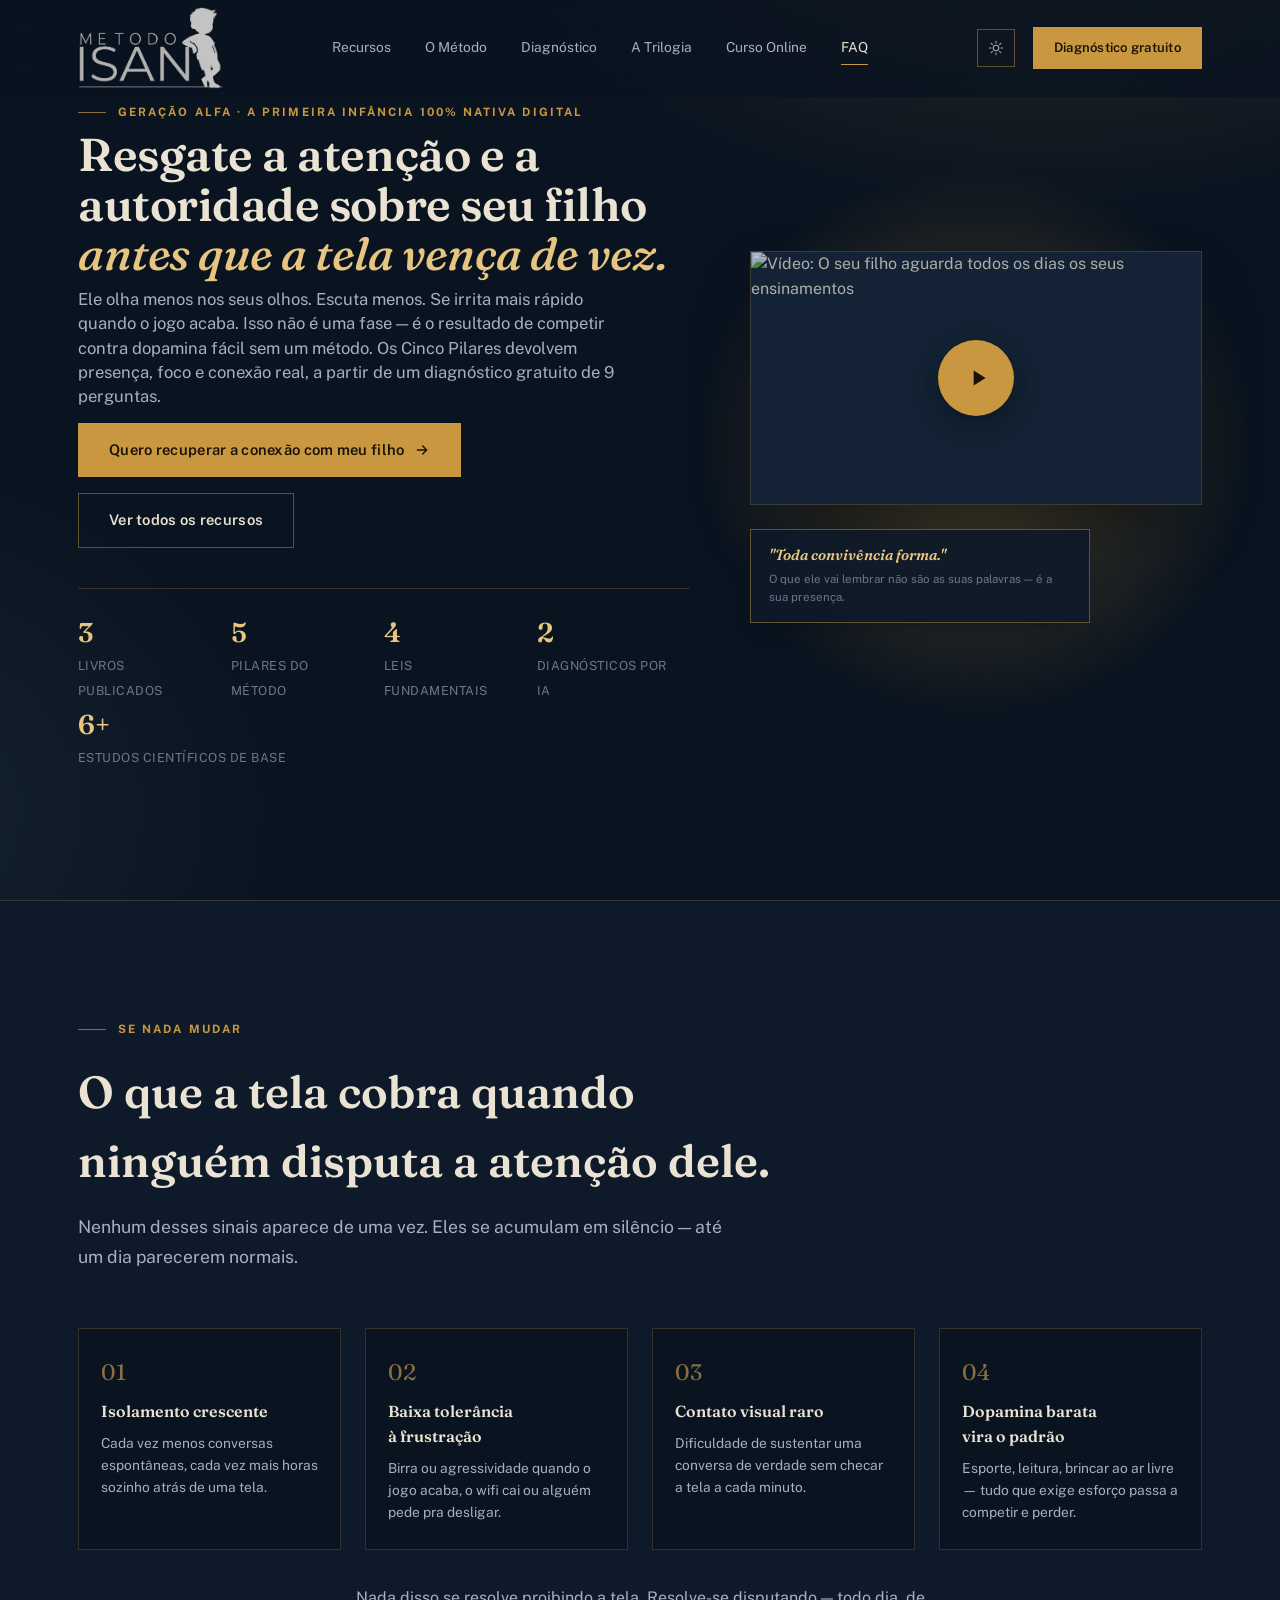
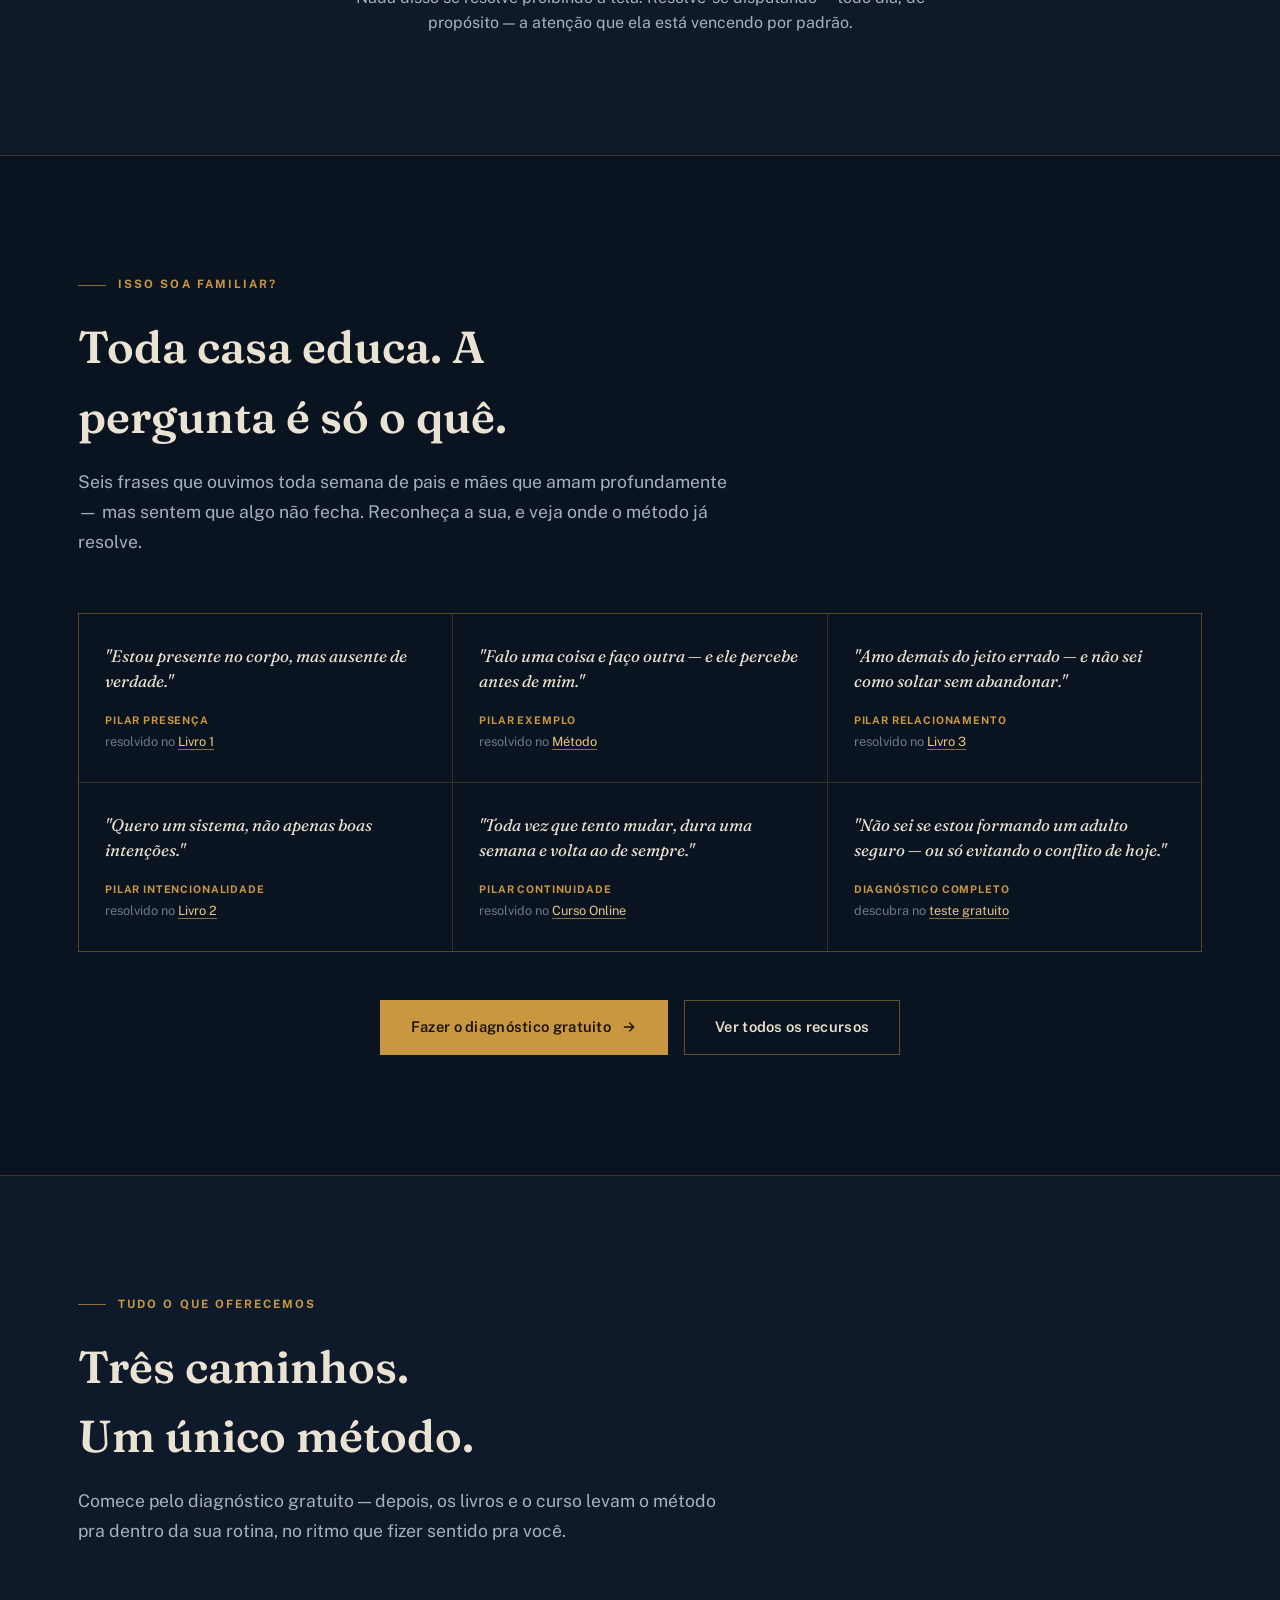
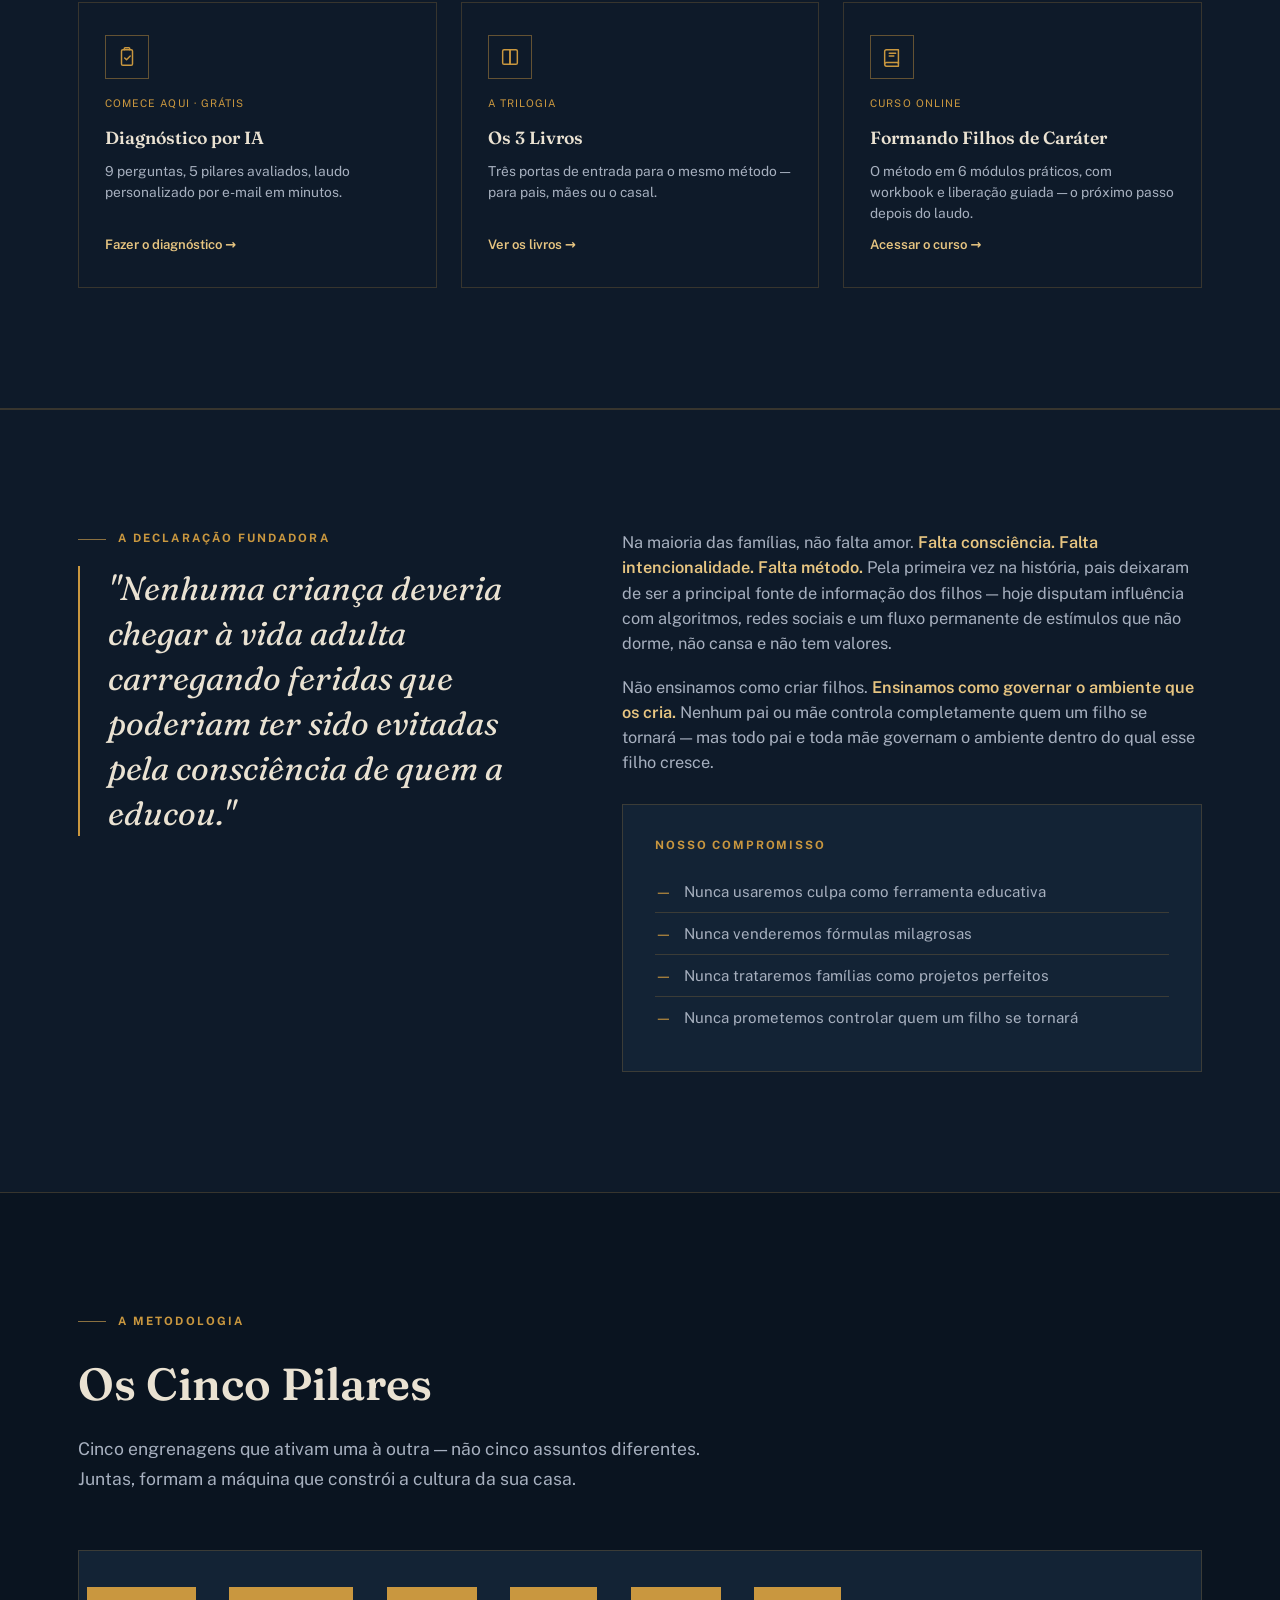
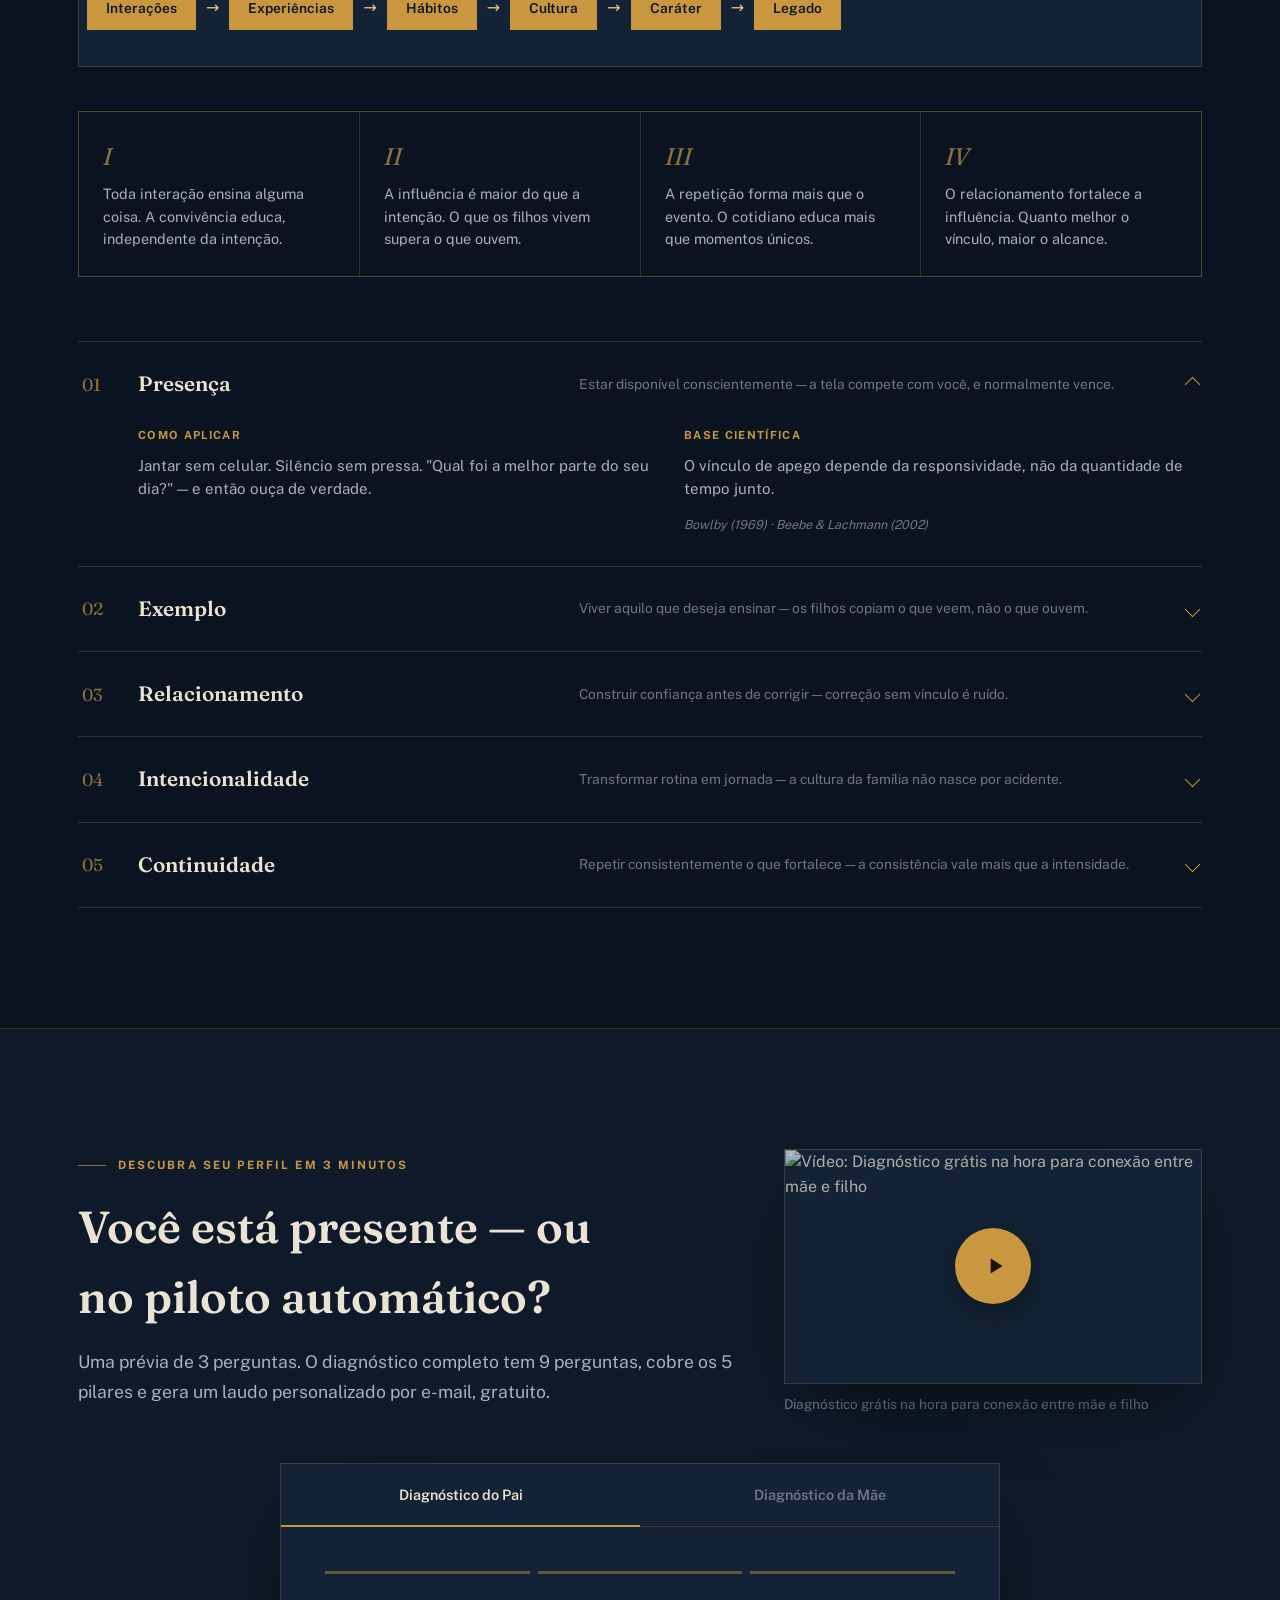
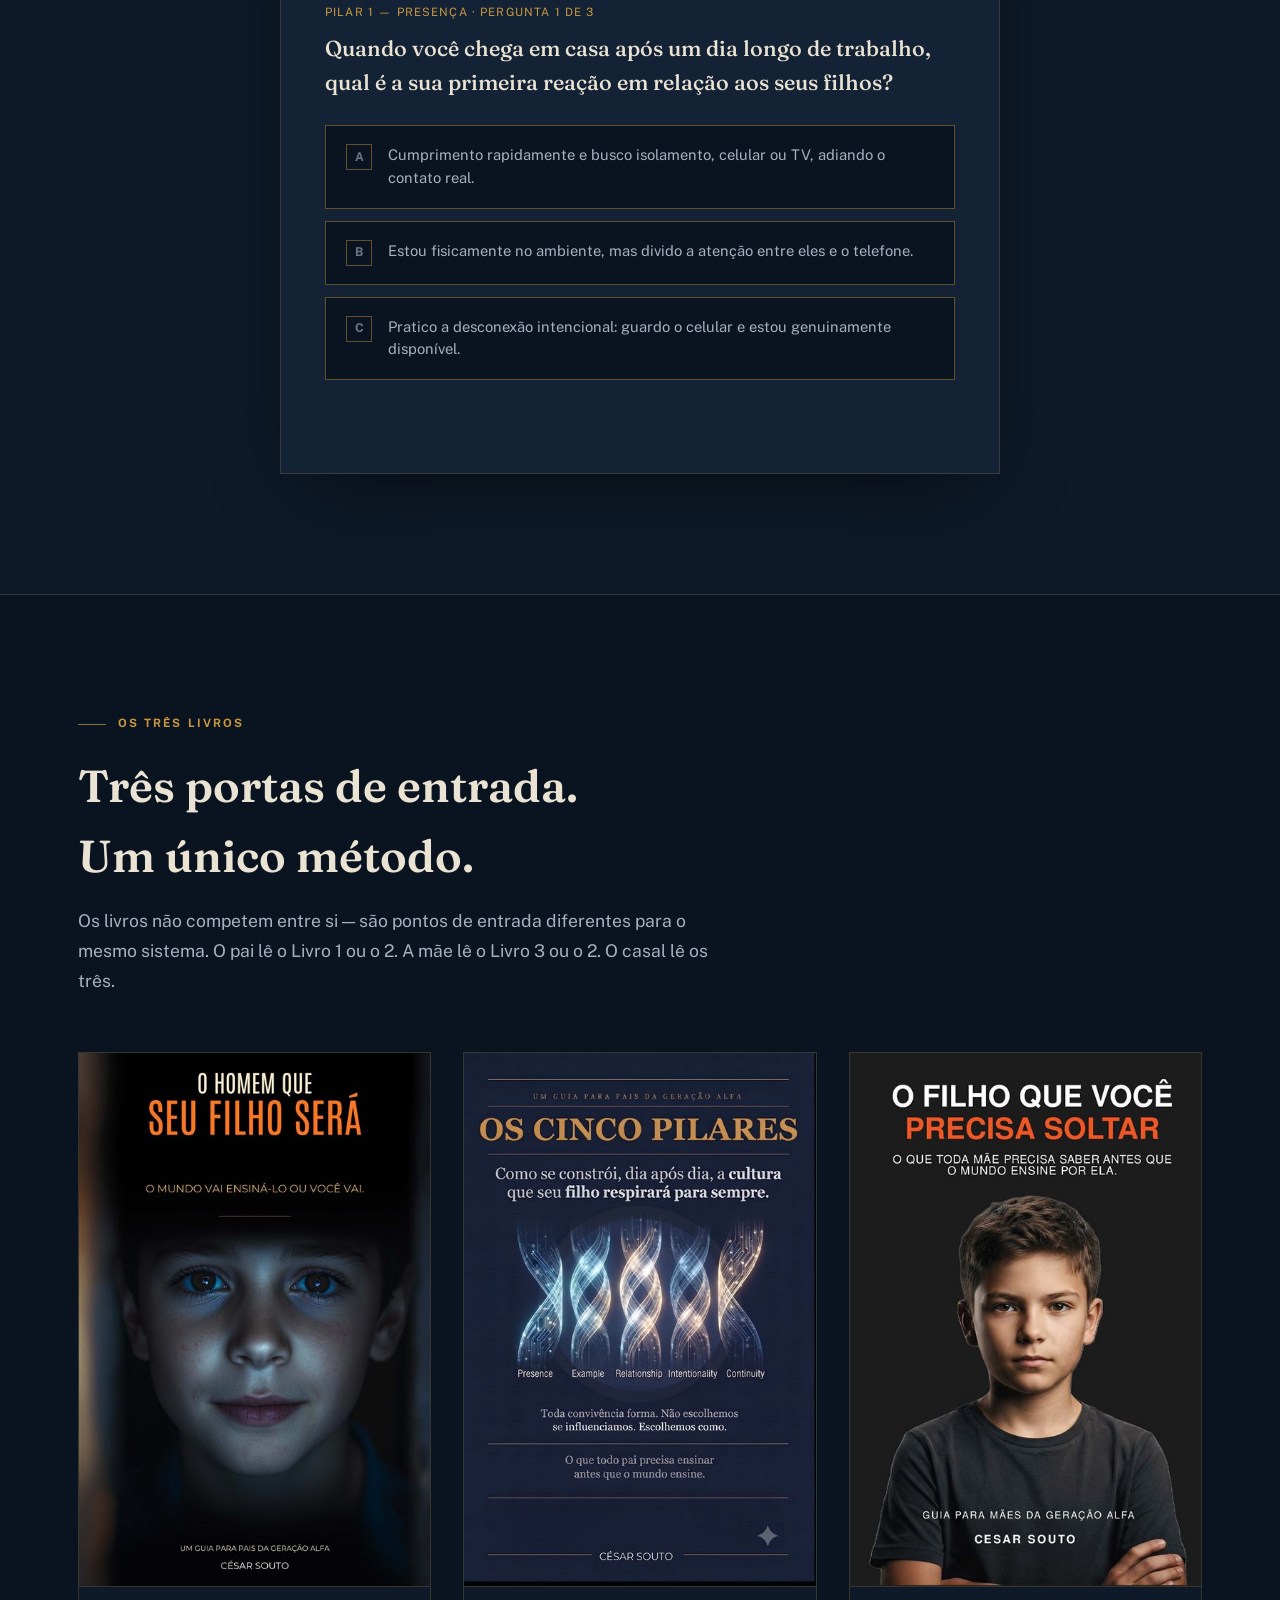
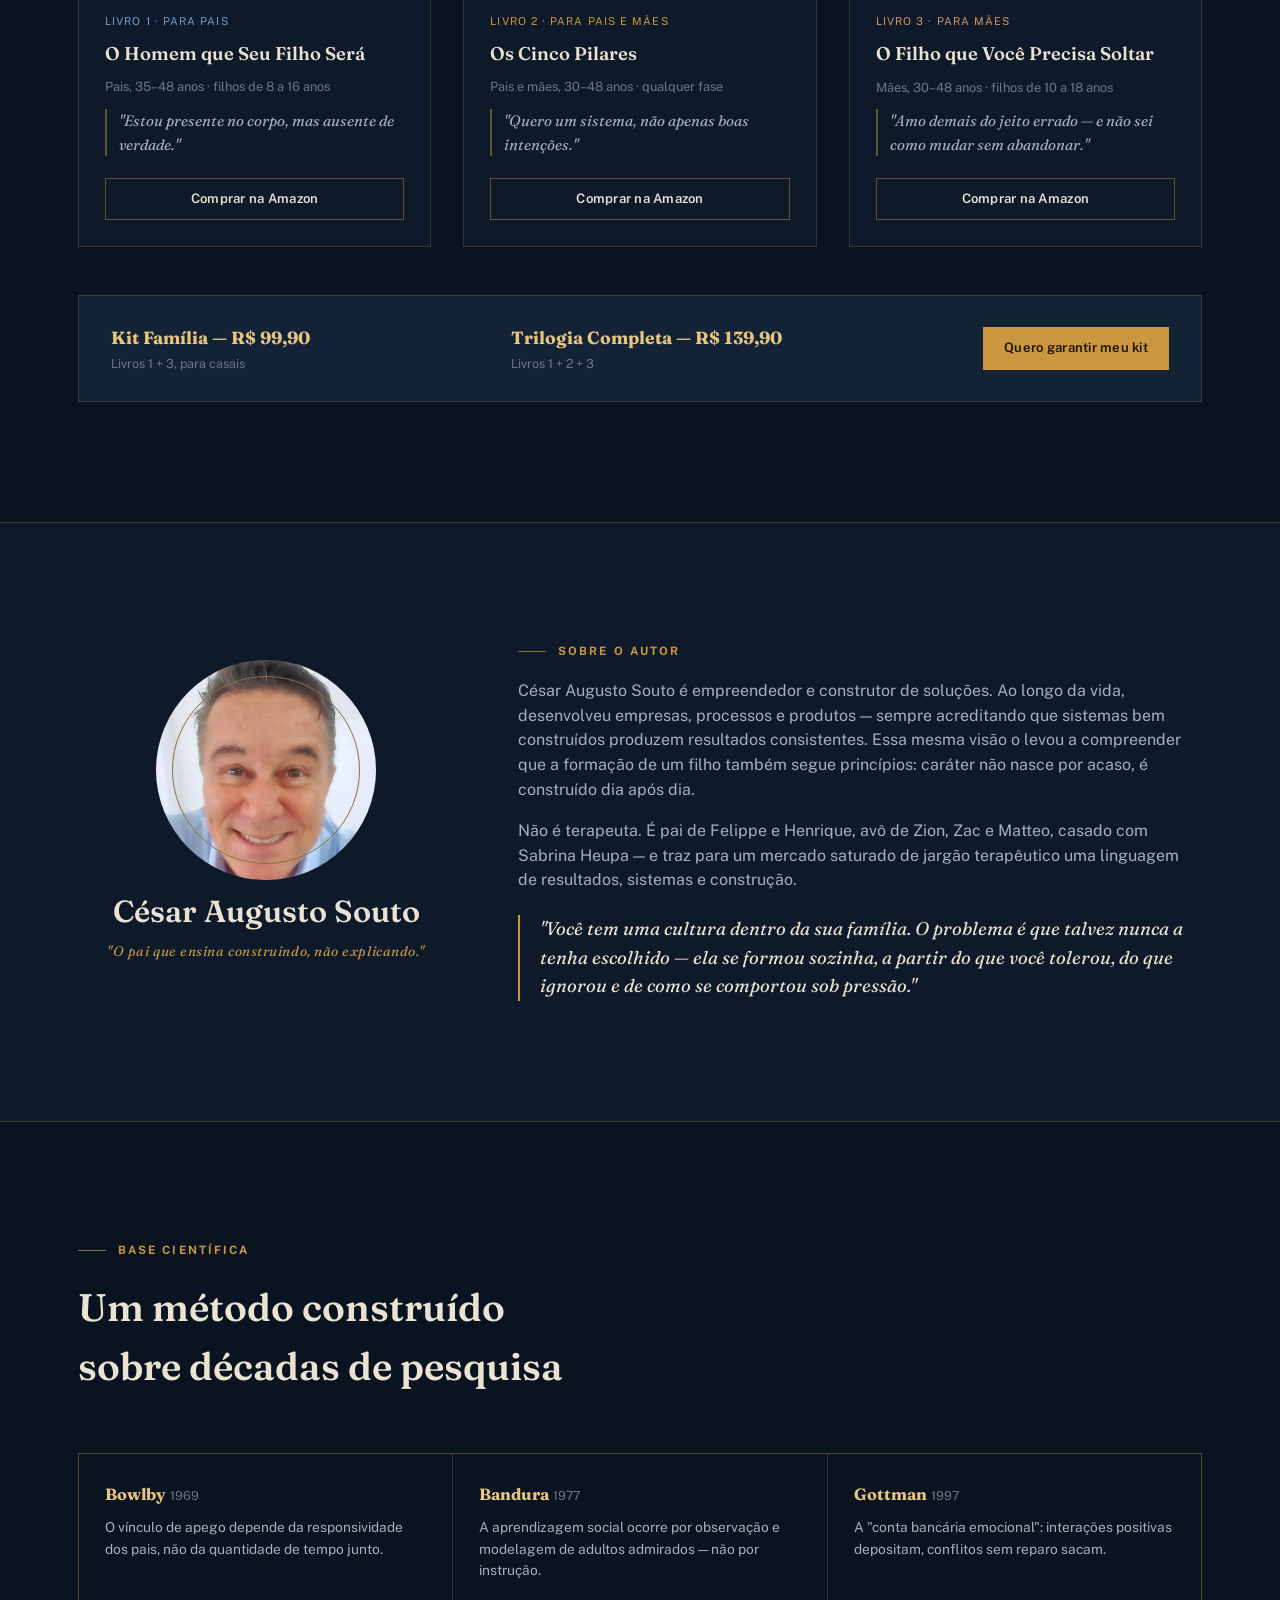
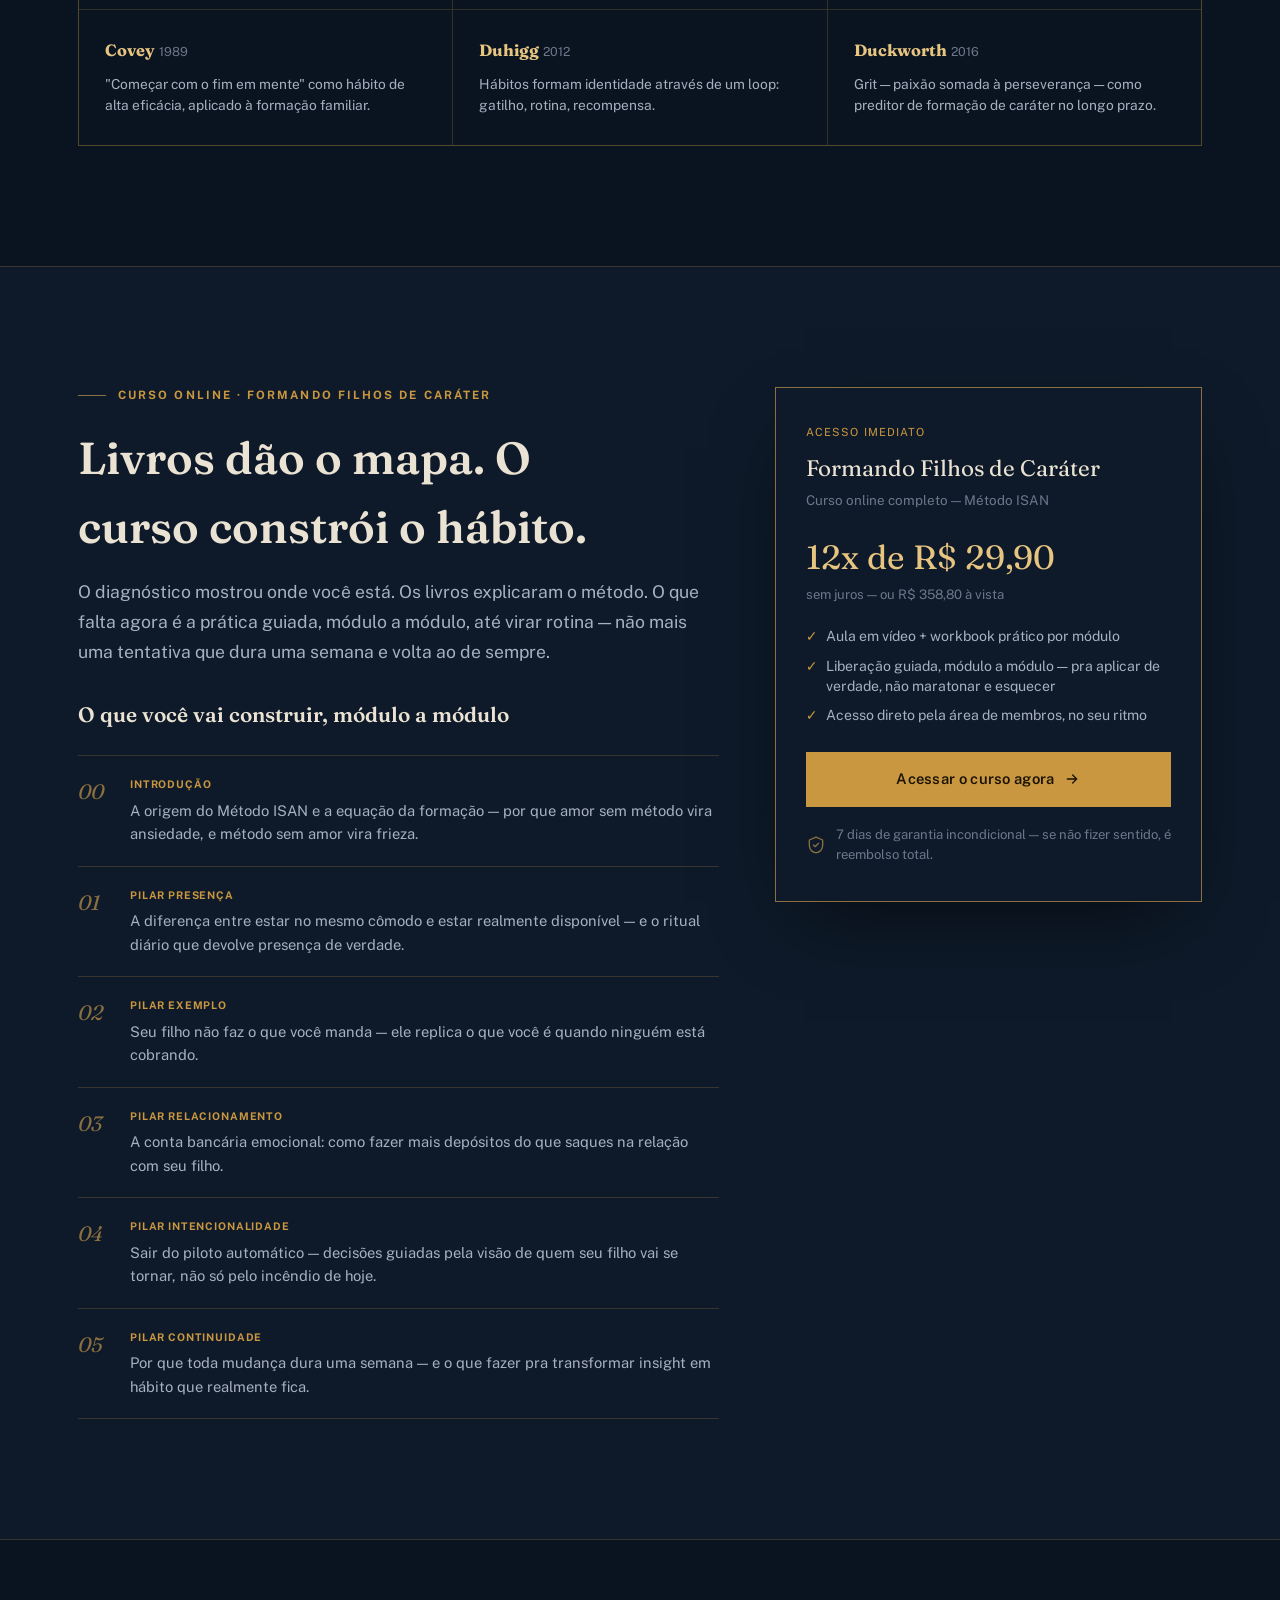
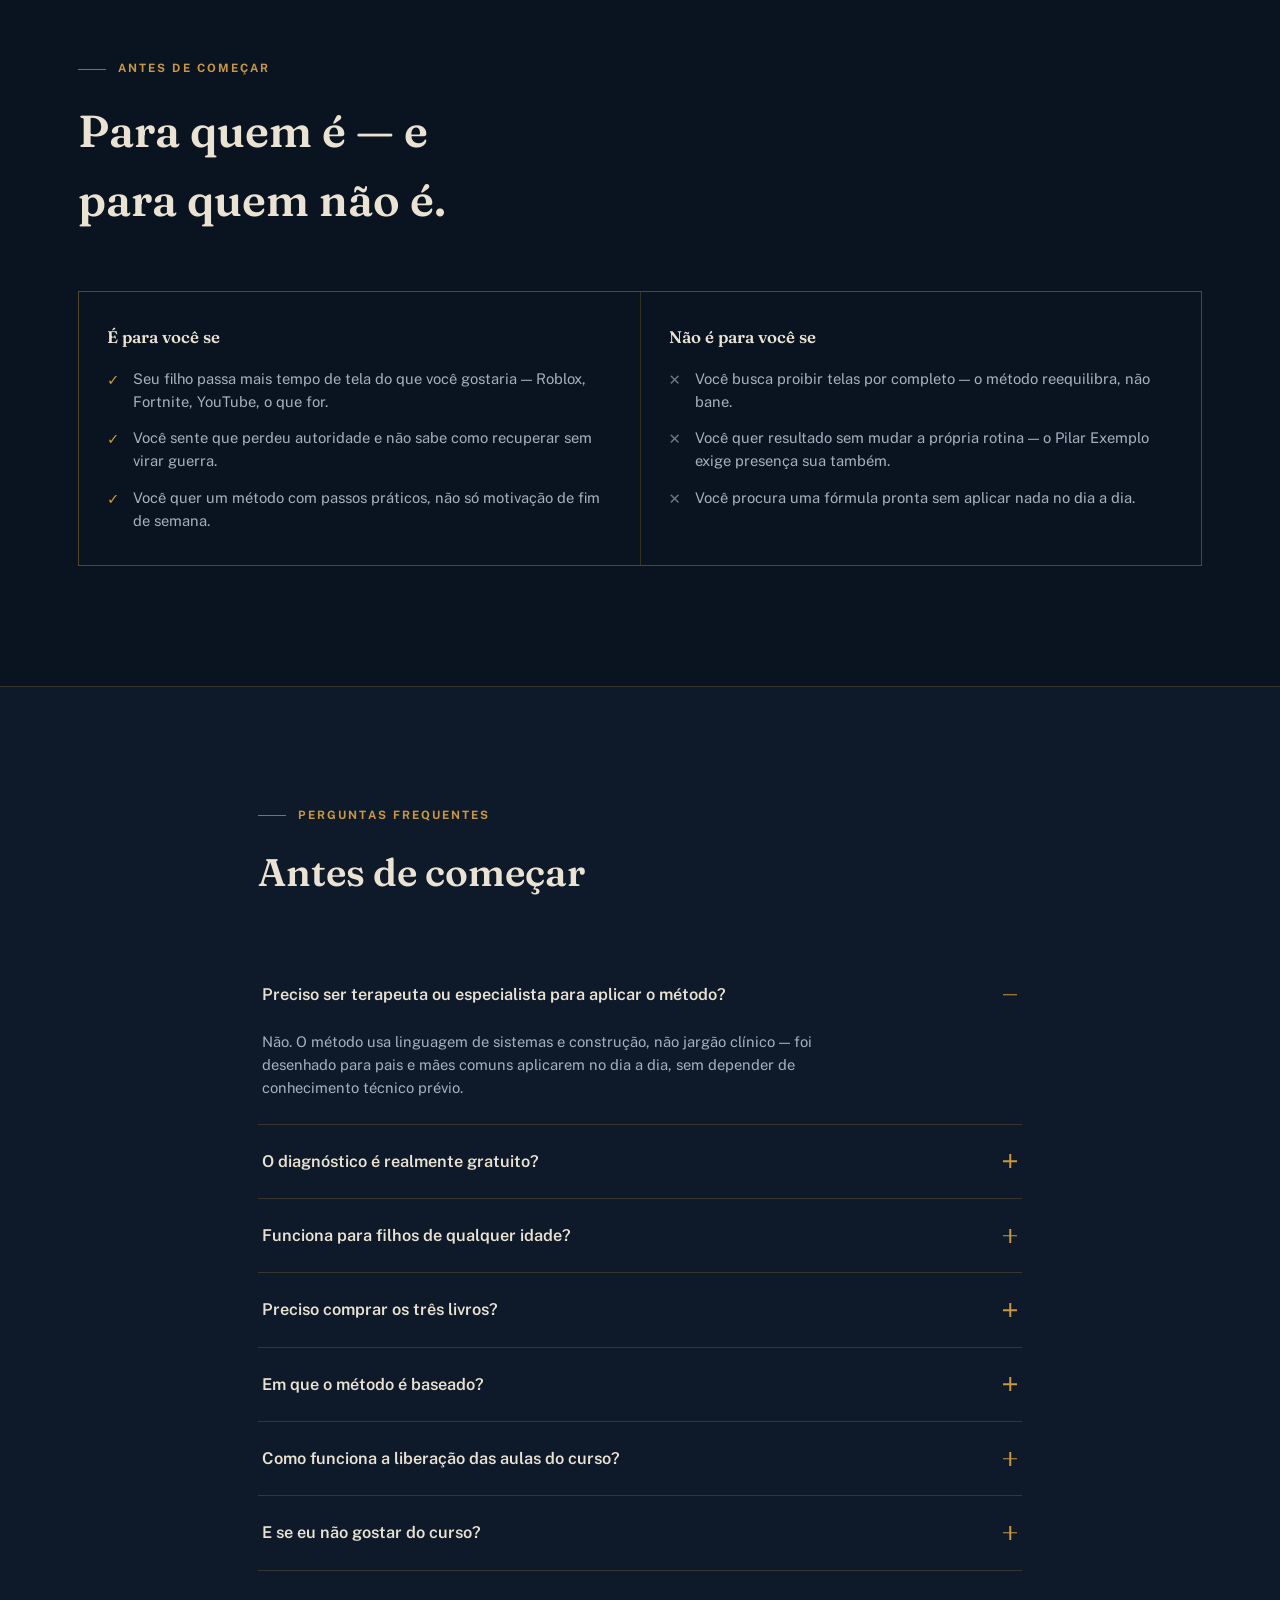
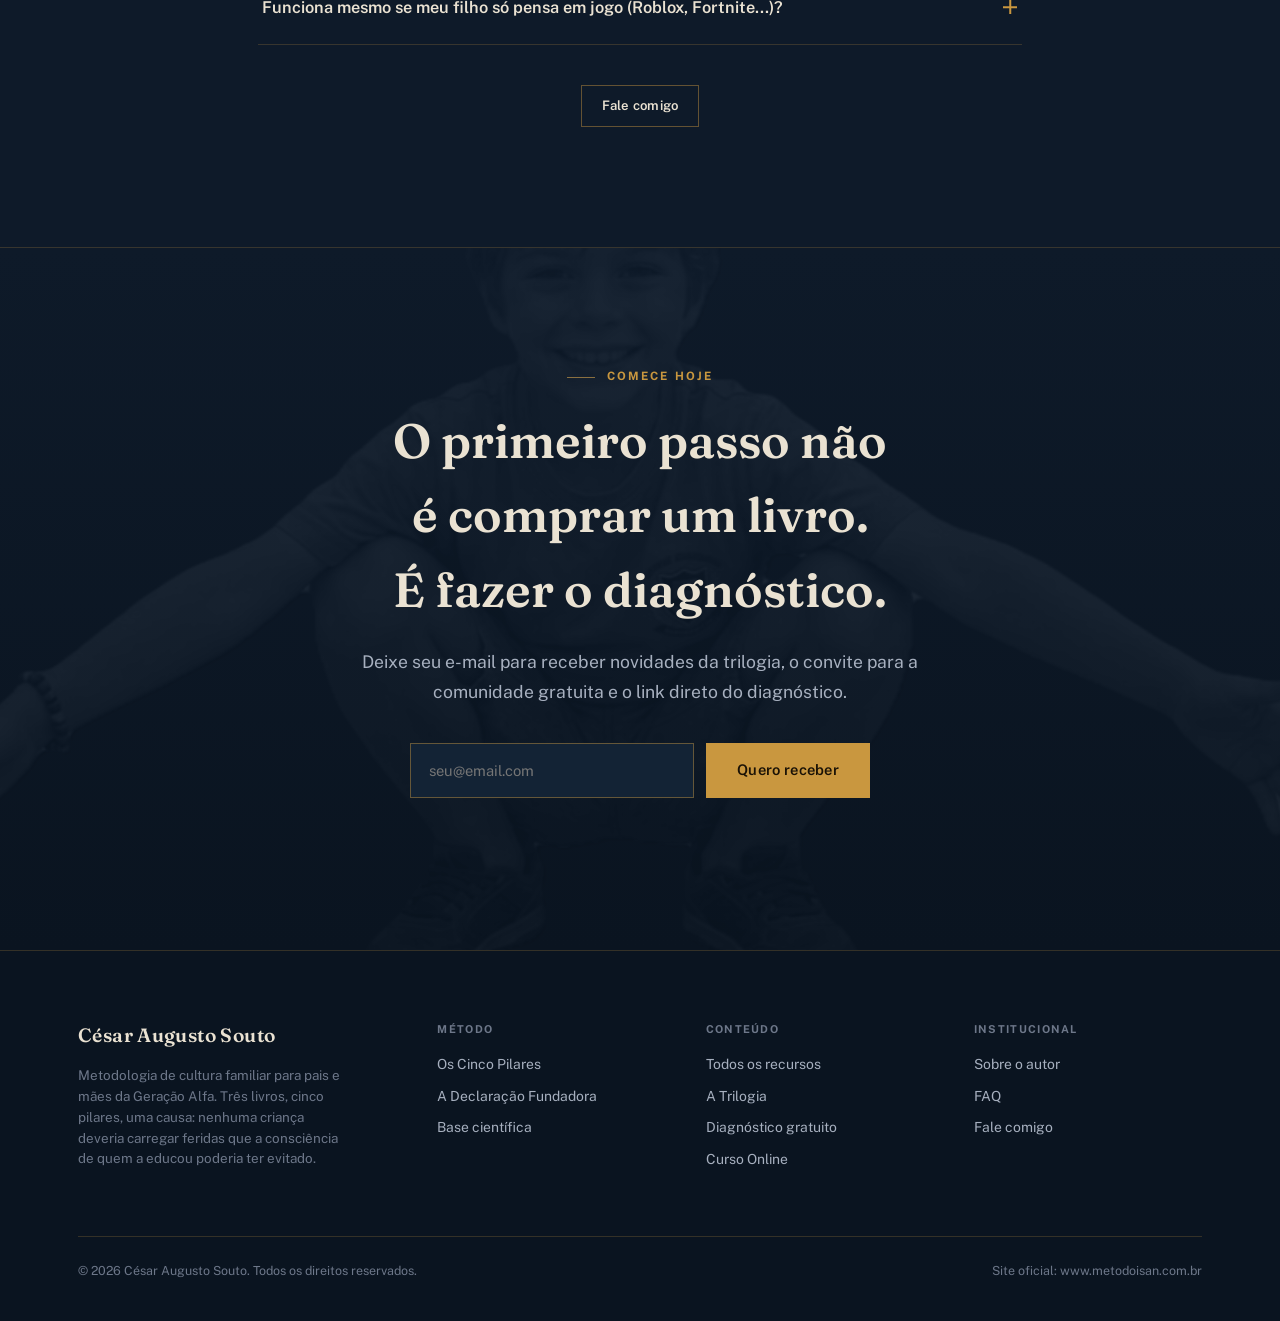
==== commit 1cc2eeb1: "Sobe o card de acesso ao curso pra ficar ao lado do titulo O card de preco (sticky) ficava alinhado " ====
--- a/index.html
+++ b/index.html
@@ -947,14 +947,14 @@
 <!-- ============ CURSO ONLINE ============ -->
 <section id="comunidade" style="background:var(--ink-1);border-top:1px solid var(--line);border-bottom:1px solid var(--line)">
   <div class="wrap">
-    <div class="section-head reveal" style="max-width:760px">
-      <div class="eyebrow">CURSO ONLINE · FORMANDO FILHOS DE CARÁTER</div>
-      <h2 style="font-size:clamp(2rem,4vw,2.8rem)">Livros dão o mapa. O curso constrói o hábito.</h2>
-      <p class="lede" style="margin-top:16px">O diagnóstico mostrou onde você está. Os livros explicaram o método. O que falta agora é a prática guiada, módulo a módulo, até virar rotina — não mais uma tentativa que dura uma semana e volta ao de sempre.</p>
-    </div>
-
     <div class="course-grid reveal-stagger">
-      <div class="course-curriculum">
+      <div class="course-left">
+        <div class="section-head reveal" style="max-width:640px;margin-bottom:32px">
+          <div class="eyebrow">CURSO ONLINE · FORMANDO FILHOS DE CARÁTER</div>
+          <h2 style="font-size:clamp(2rem,4vw,2.8rem)">Livros dão o mapa. O curso constrói o hábito.</h2>
+          <p class="lede" style="margin-top:16px">O diagnóstico mostrou onde você está. Os livros explicaram o método. O que falta agora é a prática guiada, módulo a módulo, até virar rotina — não mais uma tentativa que dura uma semana e volta ao de sempre.</p>
+        </div>
+
         <h3 class="course-subtitle">O que você vai construir, módulo a módulo</h3>
 
         <div class="curriculo-item">
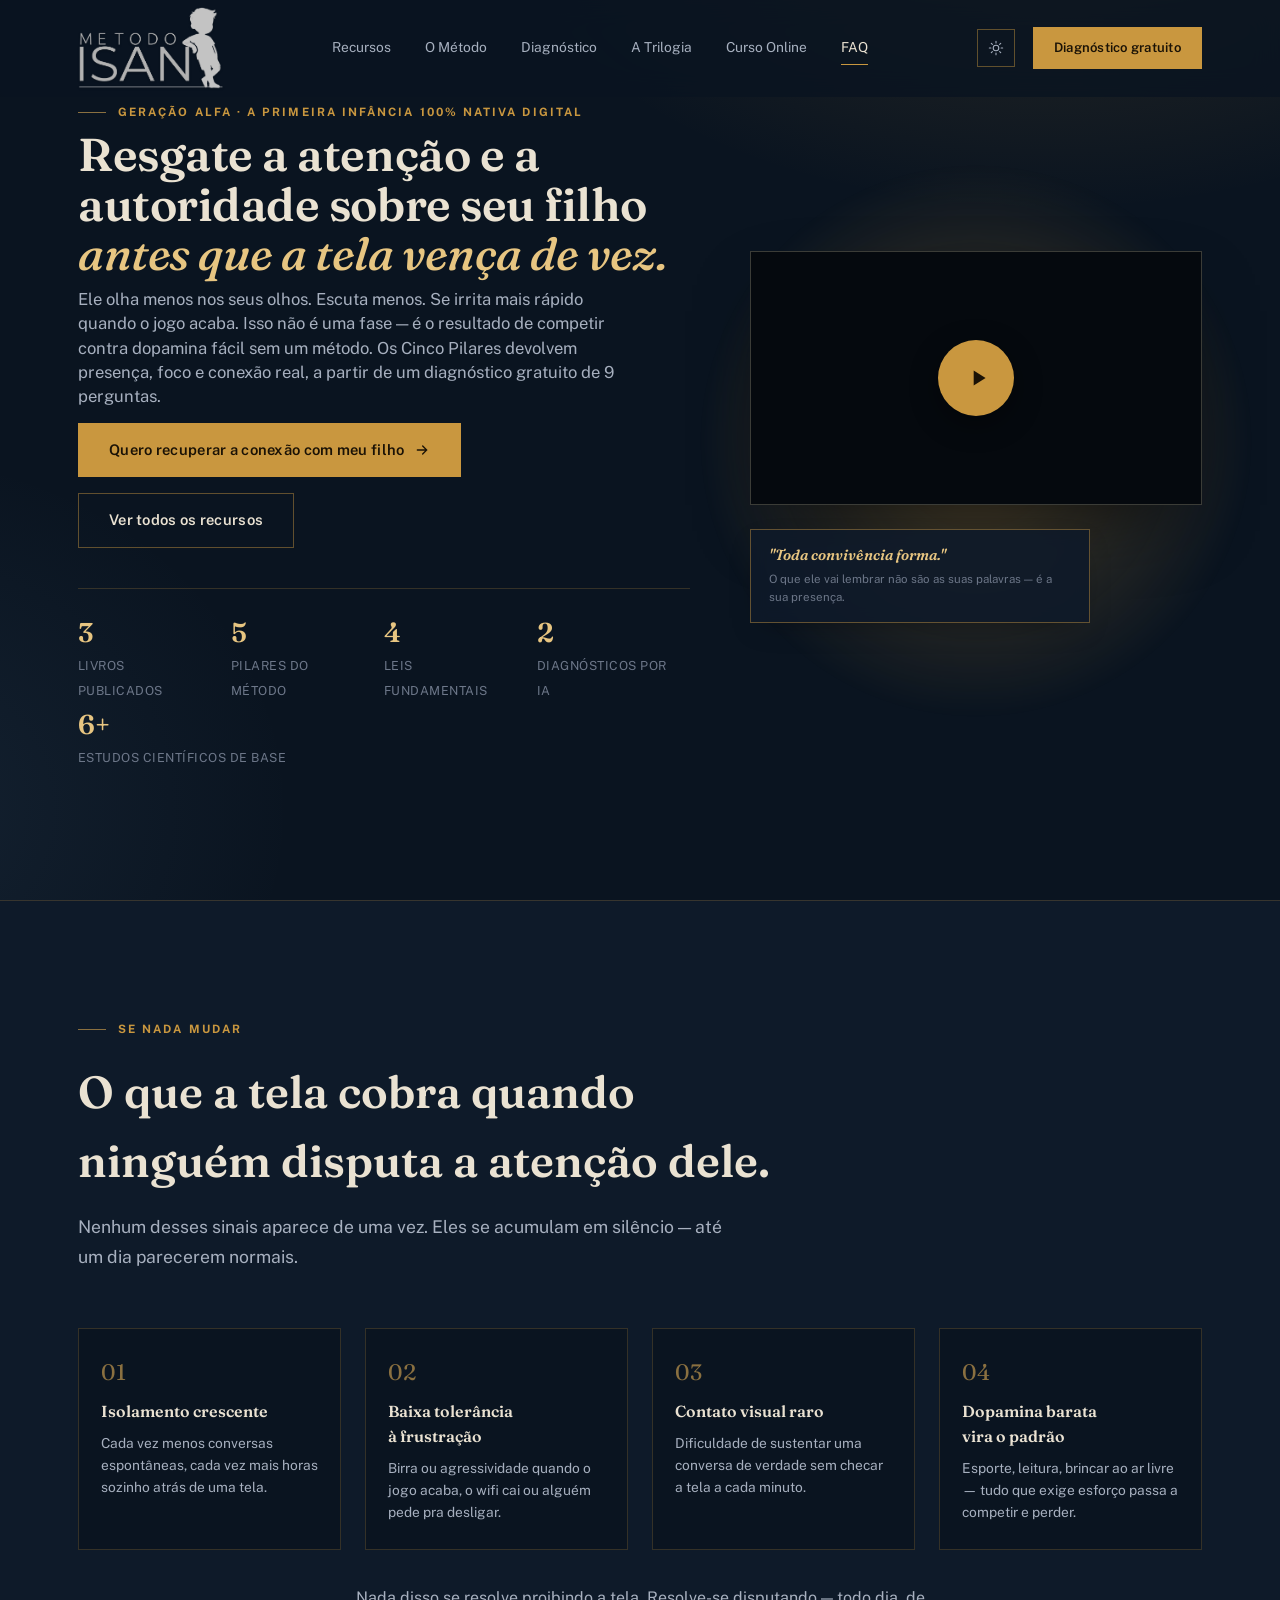
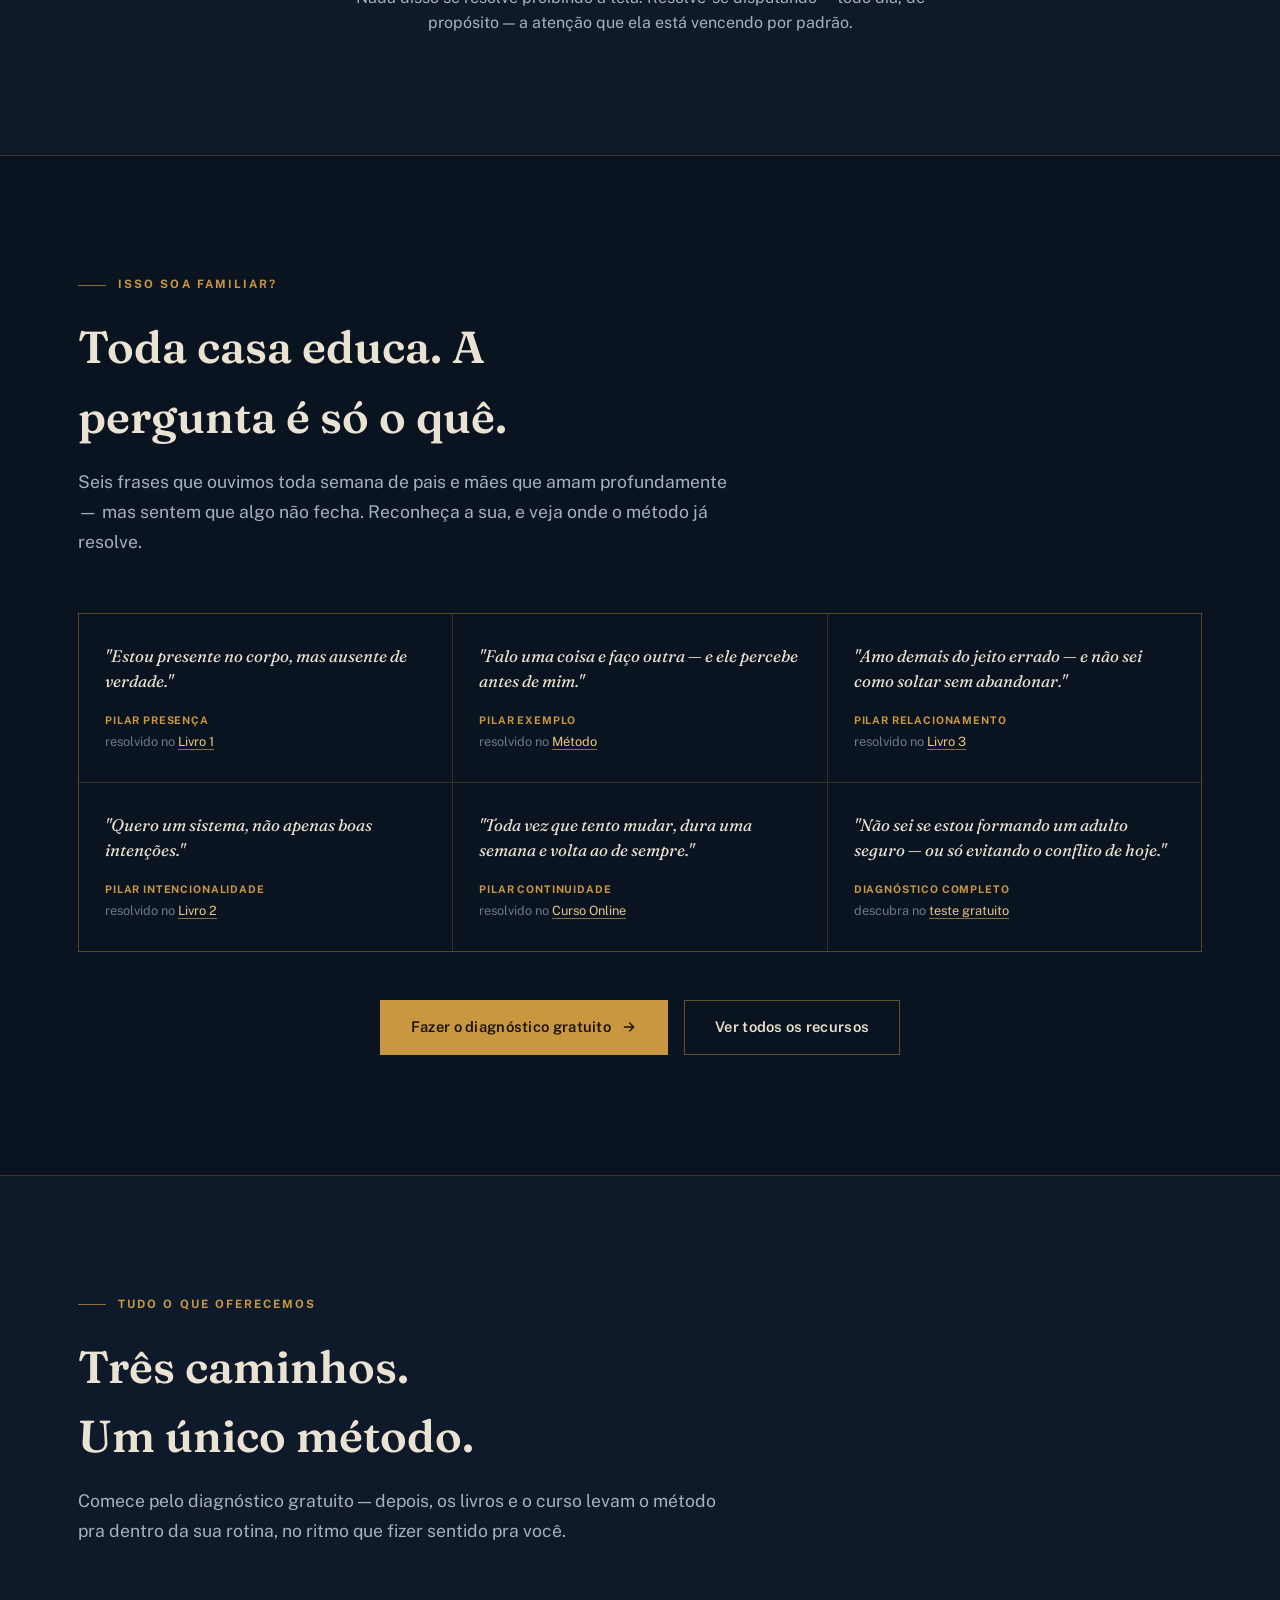
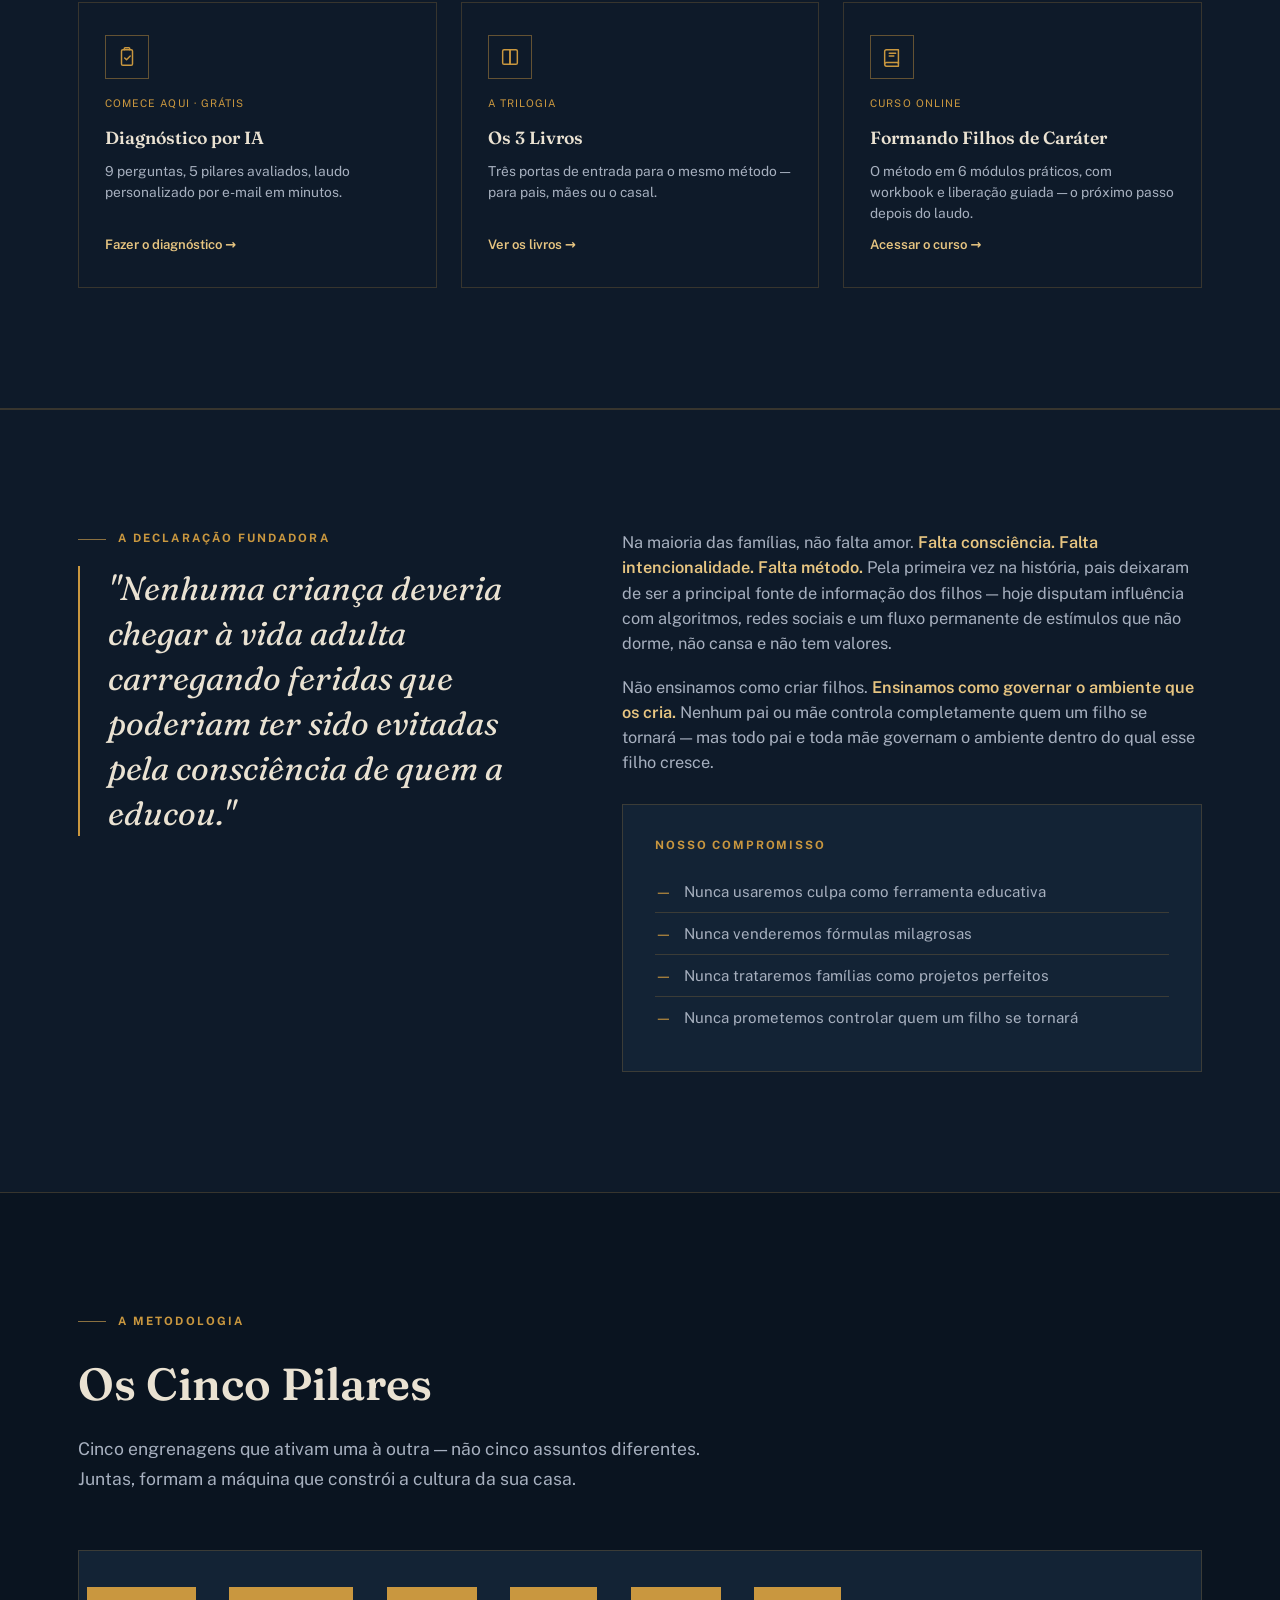
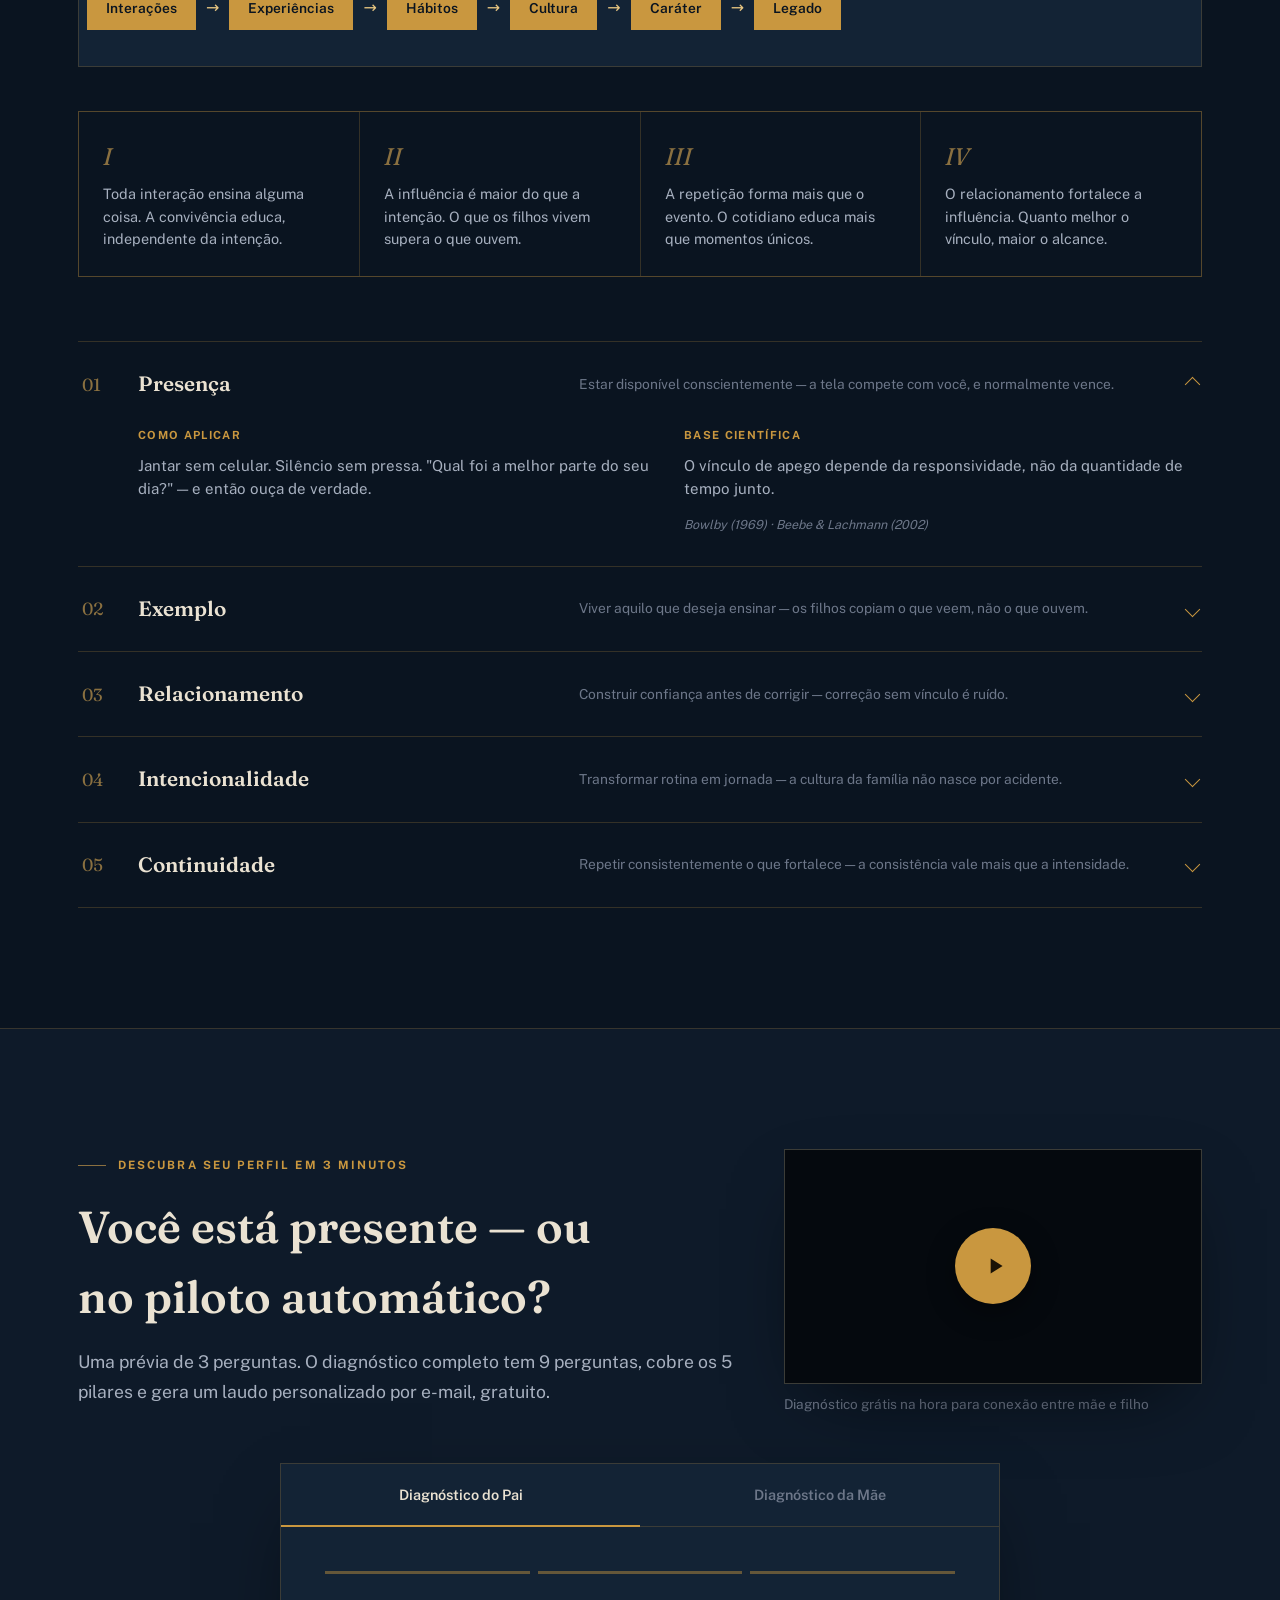
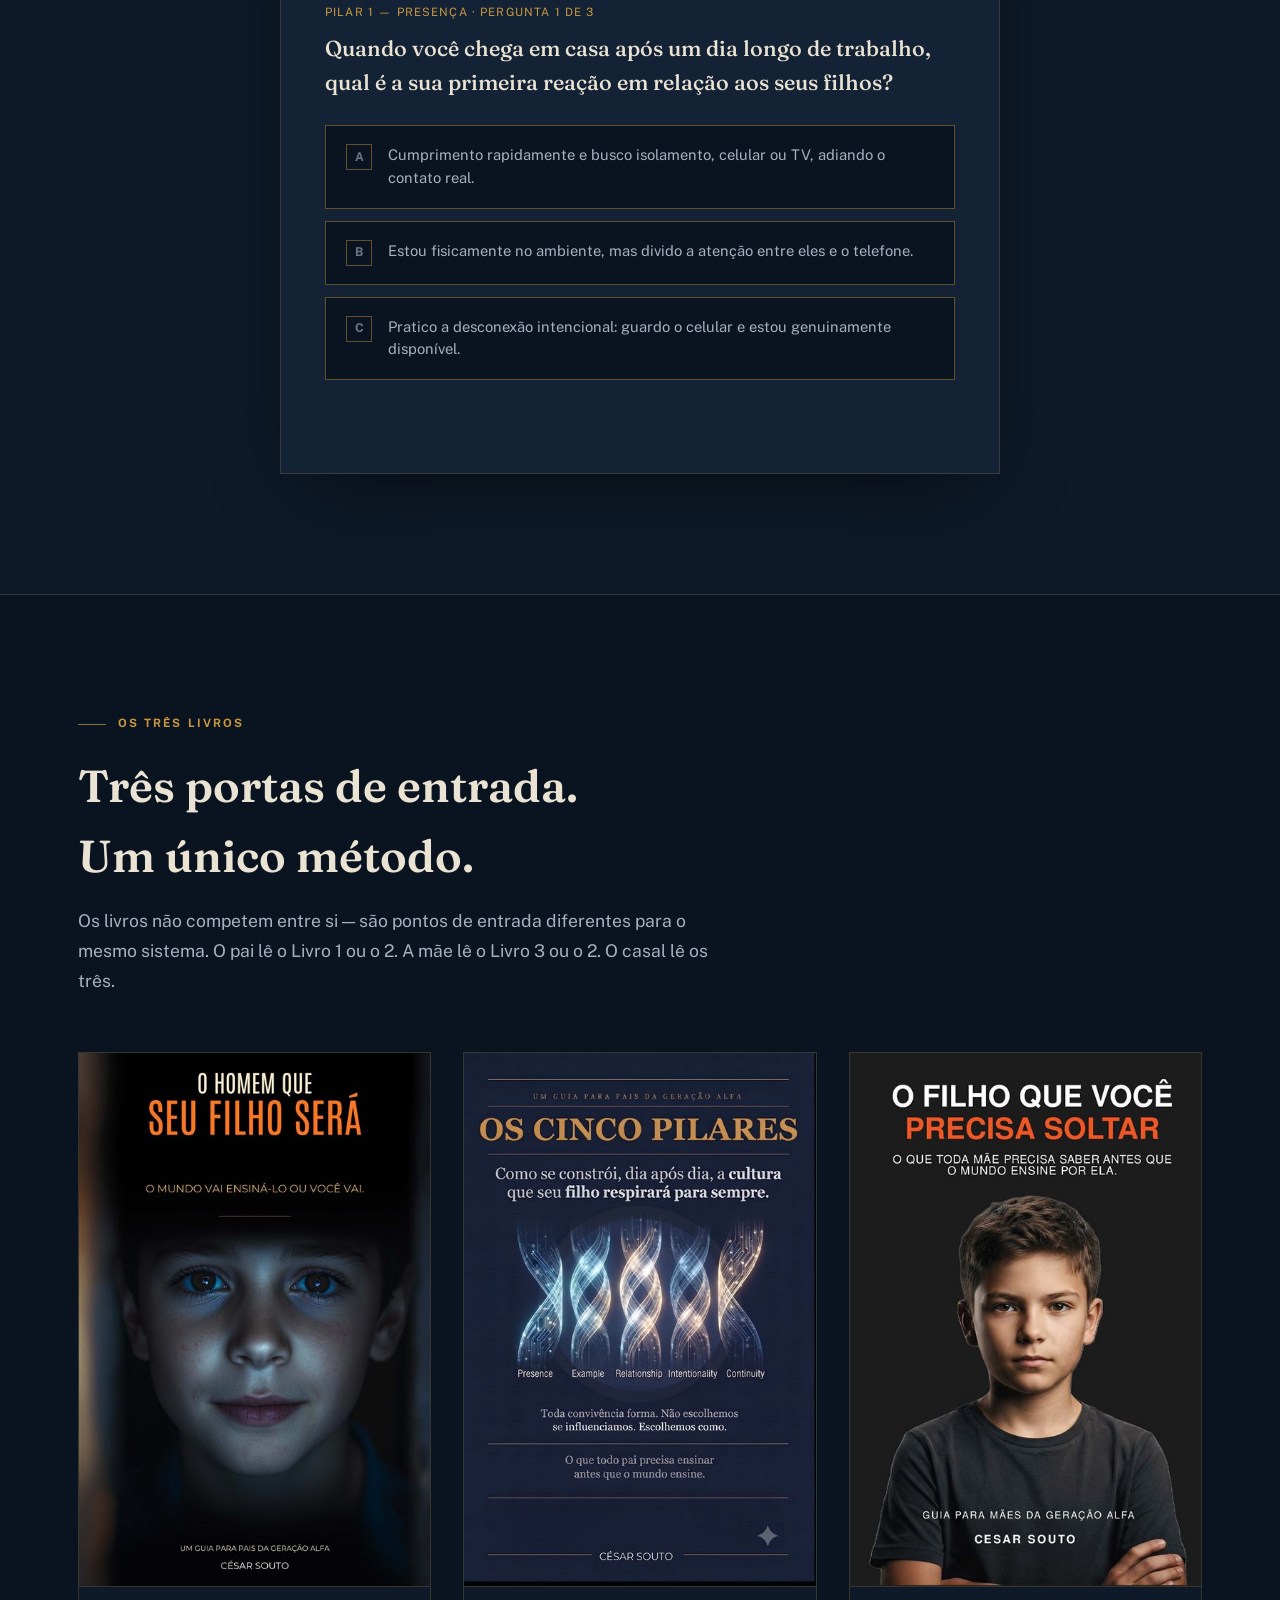
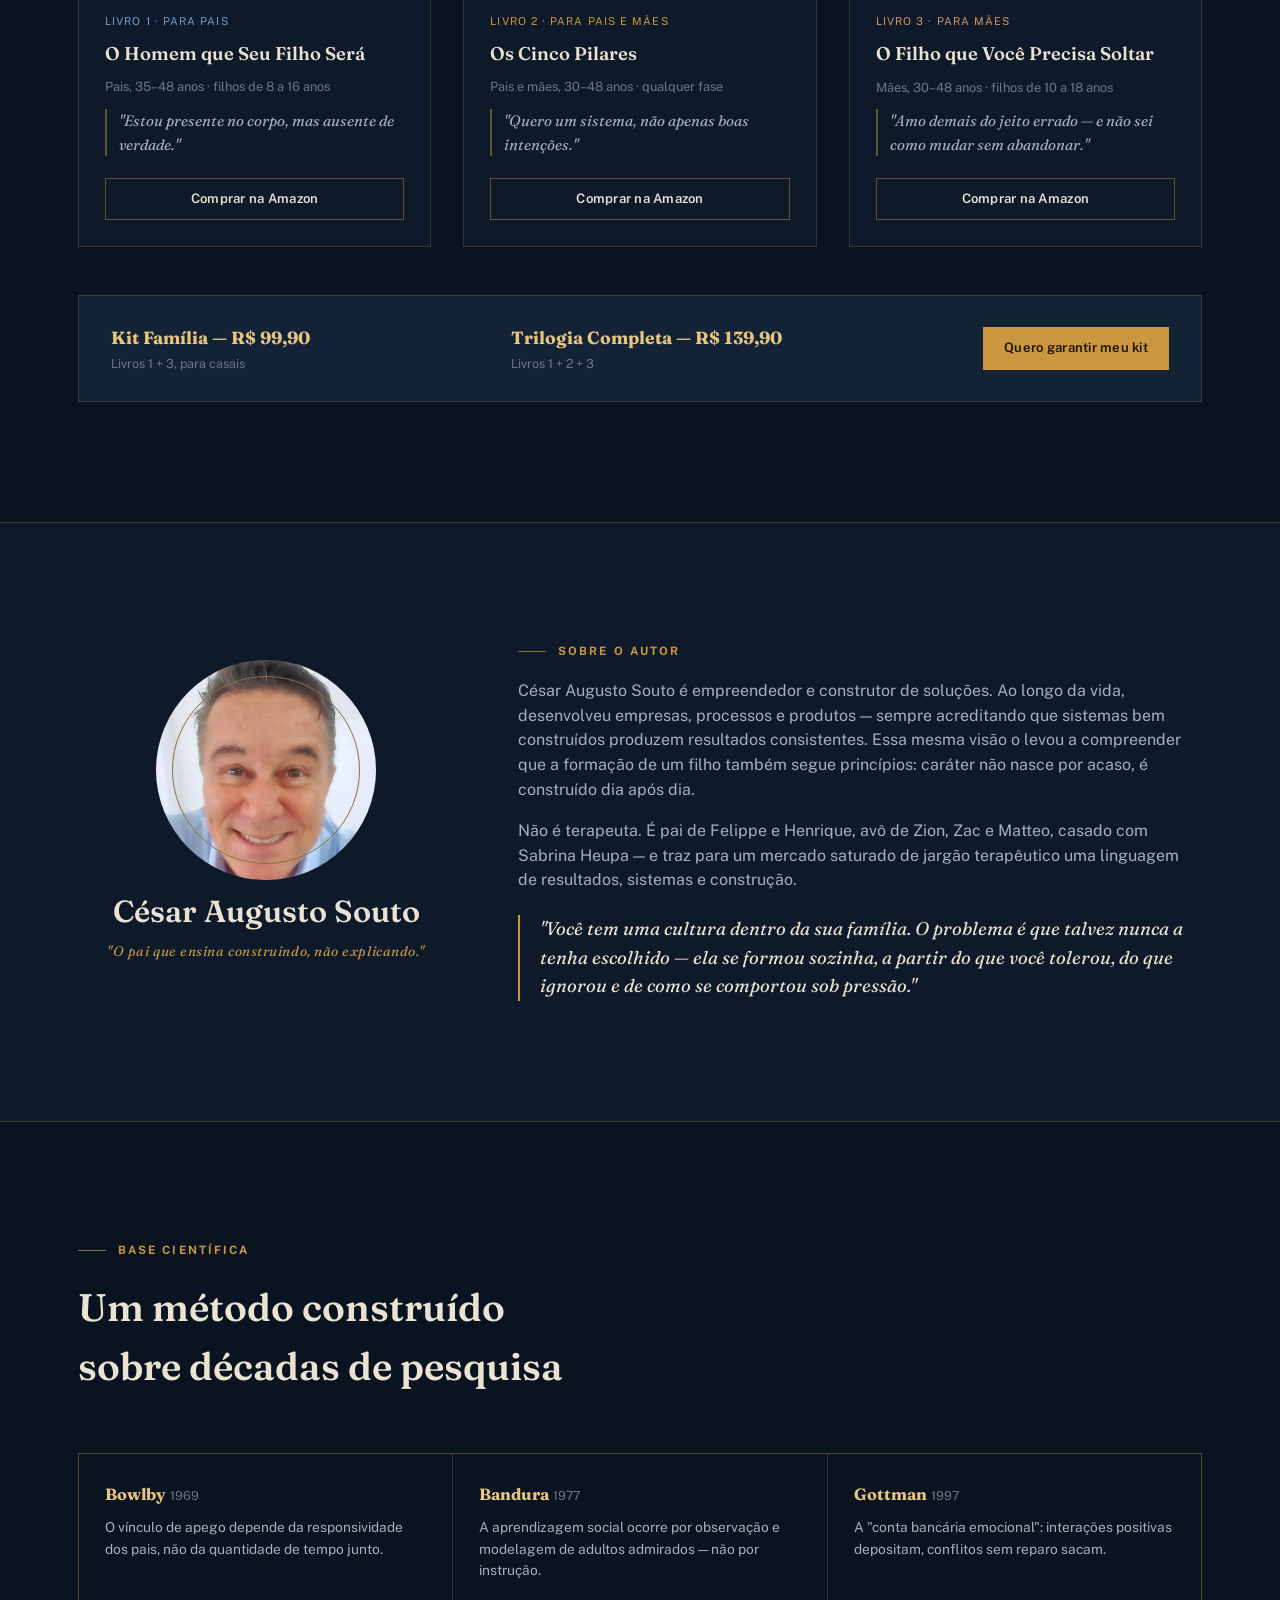
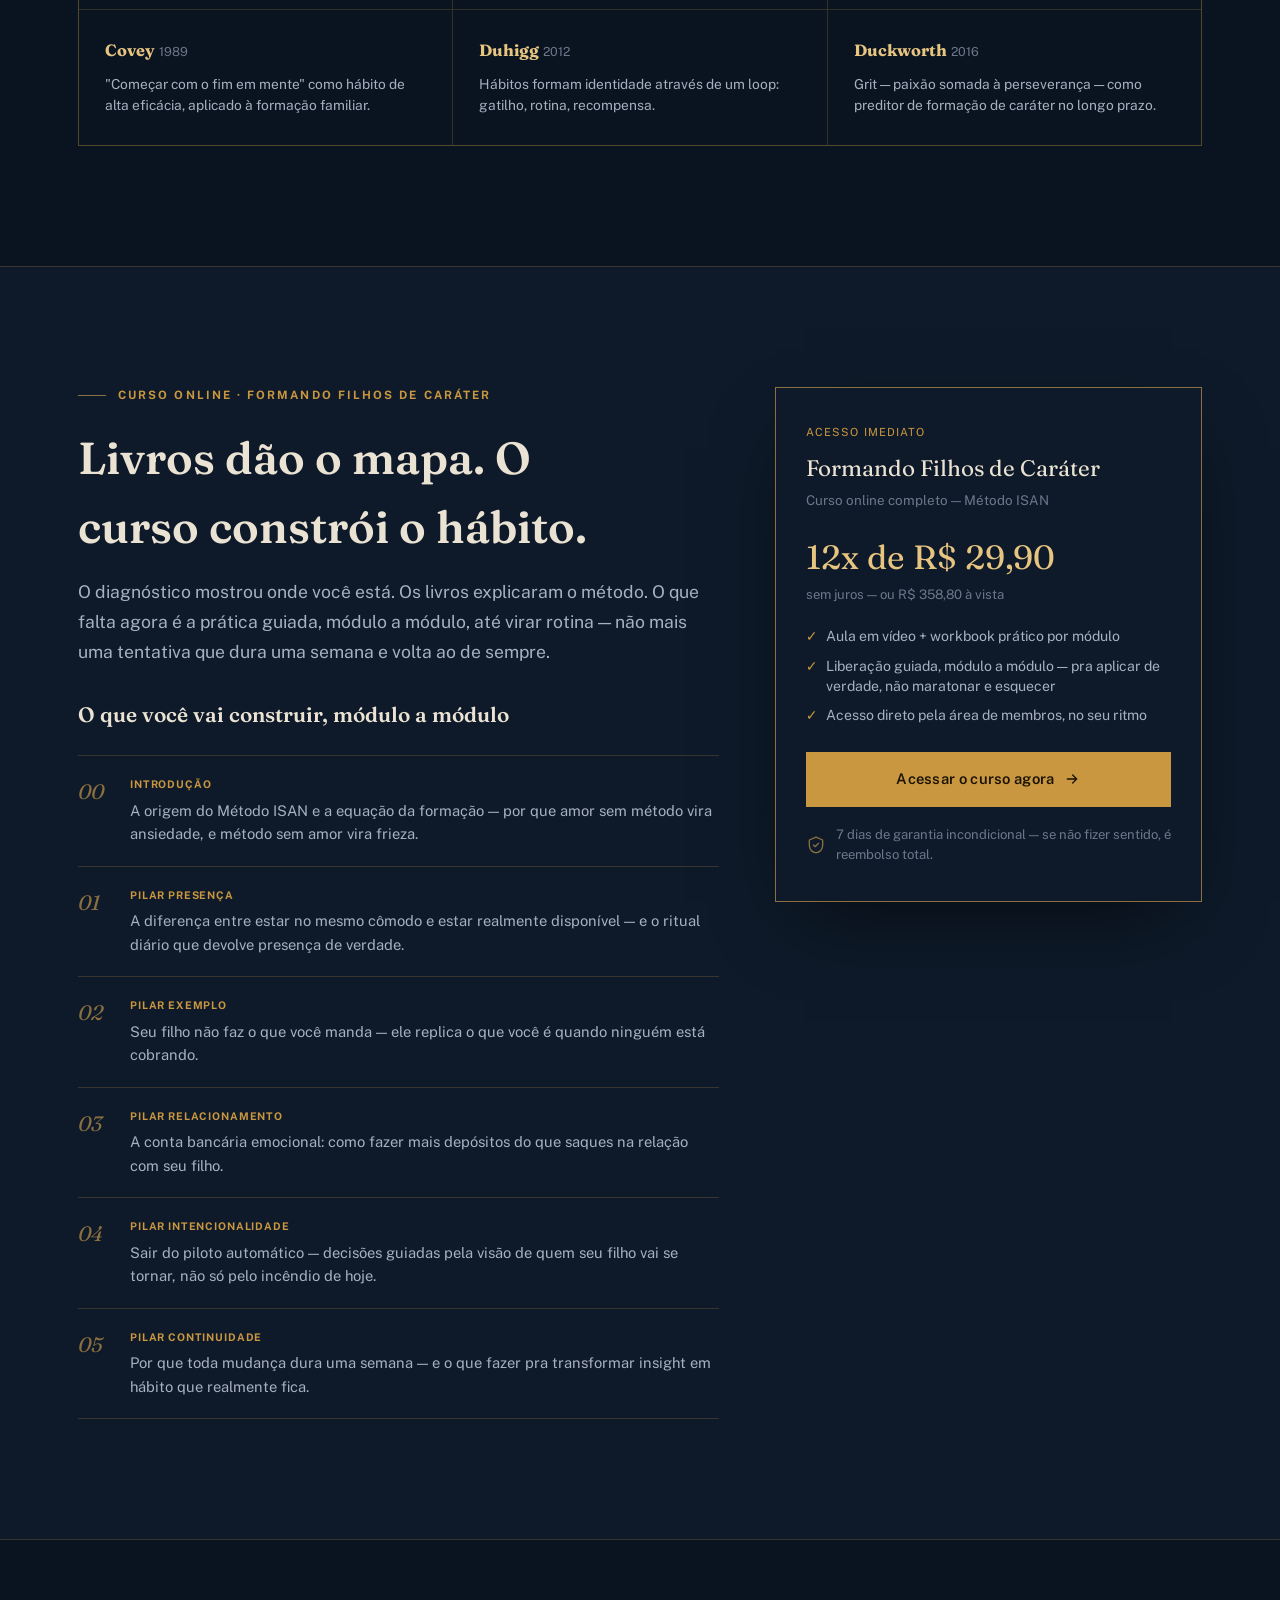
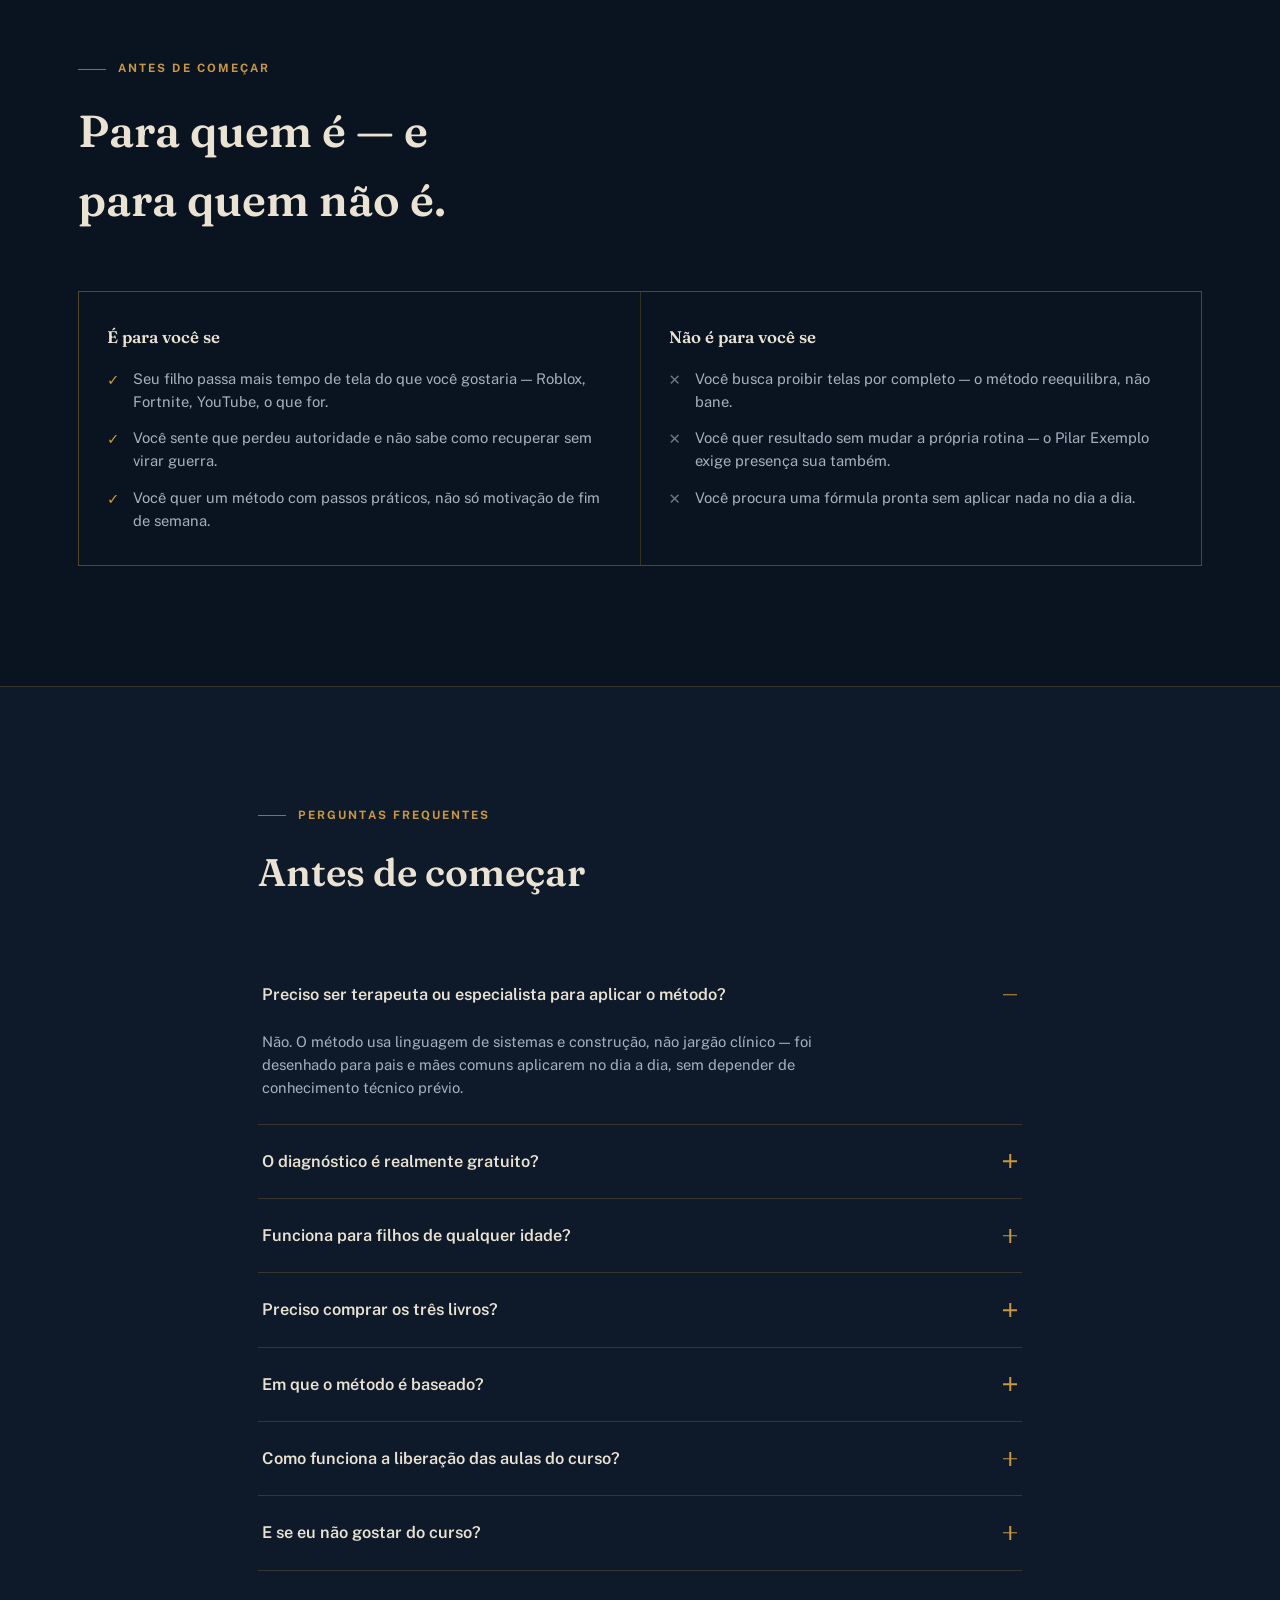
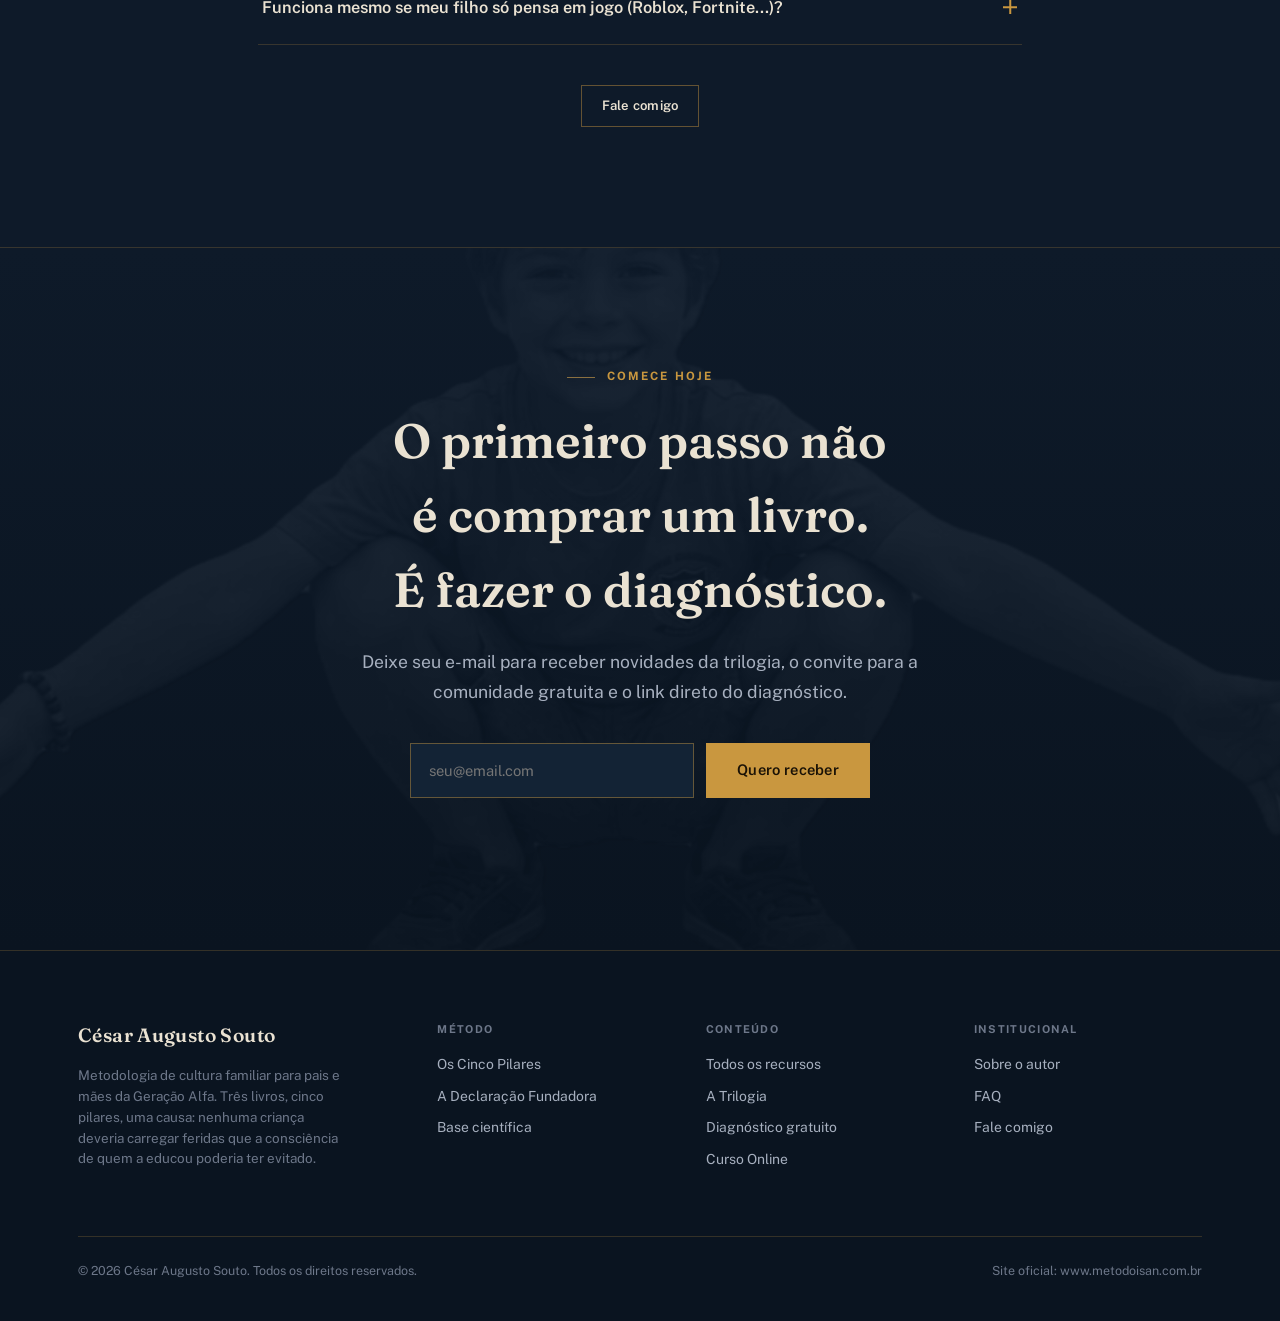
==== commit 2291150f: "Substitui os videos do YouTube por videos hospedados direto no site Hero (videos/hero-menino.mp4, 11" ====
--- a/index.html
+++ b/index.html
@@ -282,8 +282,9 @@
   .diag-intro .video-caption{text-align:center}
 }
 .video-embed{position:relative;max-width:720px;margin:0 auto 44px;aspect-ratio:16/9;background:var(--ink-2);border:1px solid var(--line);box-shadow:var(--shadow-lg);overflow:hidden;cursor:pointer}
-.video-embed img{width:100%;height:100%;object-fit:cover;display:block;opacity:.72;transition:opacity .3s}
-.video-embed:hover img{opacity:.9}
+.video-embed img,.video-embed video{width:100%;height:100%;object-fit:cover;display:block;opacity:.72;transition:opacity .3s;background:#000}
+.video-embed:hover img,.video-embed:hover video{opacity:.9}
+.video-embed video::-webkit-media-controls-start-playback-button{display:none}
 .video-embed iframe{position:absolute;inset:0;width:100%;height:100%;border:none}
 .video-play{position:absolute;top:50%;left:50%;transform:translate(-50%,-50%);width:76px;height:76px;border-radius:50%;background:var(--gold);display:flex;align-items:center;justify-content:center;box-shadow:0 8px 28px rgba(0,0,0,.4);transition:transform .3s cubic-bezier(.16,1,.3,1),background .3s}
 .video-embed:hover .video-play{transform:translate(-50%,-50%) scale(1.08);background:var(--gold-bright)}
@@ -526,8 +527,8 @@
     </div>
     <div class="hero-visual" id="hero-visual">
       <div class="hero-glow" aria-hidden="true"></div>
-      <div class="video-embed" data-yt="ZoFKhZwCFH8" role="button" tabindex="0" aria-label="Assistir ao vídeo: O seu filho aguarda todos os dias os seus ensinamentos">
-        <img src="https://i.ytimg.com/vi/ZoFKhZwCFH8/hqdefault.jpg" alt="Vídeo: O seu filho aguarda todos os dias os seus ensinamentos" loading="eager">
+      <div class="video-embed" data-mp4="videos/hero-menino.mp4" role="button" tabindex="0" aria-label="Assistir ao vídeo: O seu filho aguarda todos os dias os seus ensinamentos">
+        <video preload="metadata" playsinline><source src="videos/hero-menino.mp4#t=0.1" type="video/mp4"></video>
         <span class="video-play"><svg viewBox="0 0 24 24"><path d="M8 5v14l11-7z"/></svg></span>
       </div>
       <div class="hero-badge">
@@ -824,8 +825,8 @@
         <p class="lede" style="margin-top:16px">Uma prévia de 3 perguntas. O diagnóstico completo tem 9 perguntas, cobre os 5 pilares e gera um laudo personalizado por e-mail, gratuito.</p>
       </div>
       <div>
-        <div class="video-embed reveal" data-yt="YS6JDnipTMk" role="button" tabindex="0" aria-label="Assistir ao vídeo: Diagnóstico grátis na hora para conexão entre mãe e filho">
-          <img src="https://i.ytimg.com/vi/YS6JDnipTMk/hqdefault.jpg" alt="Vídeo: Diagnóstico grátis na hora para conexão entre mãe e filho" loading="lazy">
+        <div class="video-embed reveal" data-mp4="videos/diagnostico-convite.mp4" role="button" tabindex="0" aria-label="Assistir ao vídeo: convite para o diagnóstico gratuito">
+          <video preload="metadata" playsinline><source src="videos/diagnostico-convite.mp4#t=0.1" type="video/mp4"></video>
           <span class="video-play"><svg viewBox="0 0 24 24"><path d="M8 5v14l11-7z"/></svg></span>
         </div>
         <p class="video-caption">Diagnóstico grátis na hora para conexão entre mãe e filho</p>
@@ -1379,15 +1380,28 @@
     form.reset();
   });
 
-  // ---- vídeos do YouTube (abre no YouTube em nova aba) ----
-  // A incorporação inline (iframe) depende do YouTube liberar o embed vídeo a
-  // vídeo, o que se mostrou inconsistente (funcionava e depois voltava a
-  // bloquear com "Erro 153"/"Faça login" sem nenhuma mudança de configuração
-  // nosso lado). Abrir em nova aba nunca falha para quem visita o site.
+  // ---- vídeos: mp4 hospedado direto toca inline; YouTube (legado) abre em nova aba ----
+  // A incorporação inline via iframe do YouTube se mostrou inconsistente (funcionava
+  // e depois voltava a bloquear com "Erro 153"/"Faça login" sem nenhuma mudança de
+  // configuração nosso lado) — por isso os vídeos passaram a ser hospedados direto
+  // no repositório do site (pasta /videos) e tocam com <video> nativo.
   document.querySelectorAll('.video-embed').forEach(function(videoEmbed){
+    var started = false;
     var playVideo = function(){
-      var id = videoEmbed.getAttribute('data-yt');
-      window.open('https://www.youtube.com/watch?v=' + id, '_blank', 'noopener');
+      if(started) return;
+      var yt = videoEmbed.getAttribute('data-yt');
+      var mp4 = videoEmbed.getAttribute('data-mp4');
+      if(mp4){
+        started = true;
+        var video = videoEmbed.querySelector('video');
+        var playBtn = videoEmbed.querySelector('.video-play');
+        if(playBtn) playBtn.style.display = 'none';
+        video.style.opacity = '1';
+        video.setAttribute('controls', '');
+        video.play();
+      } else if(yt){
+        window.open('https://www.youtube.com/watch?v=' + yt, '_blank', 'noopener');
+      }
     };
     videoEmbed.addEventListener('click', playVideo);
     videoEmbed.addEventListener('keydown', function(e){
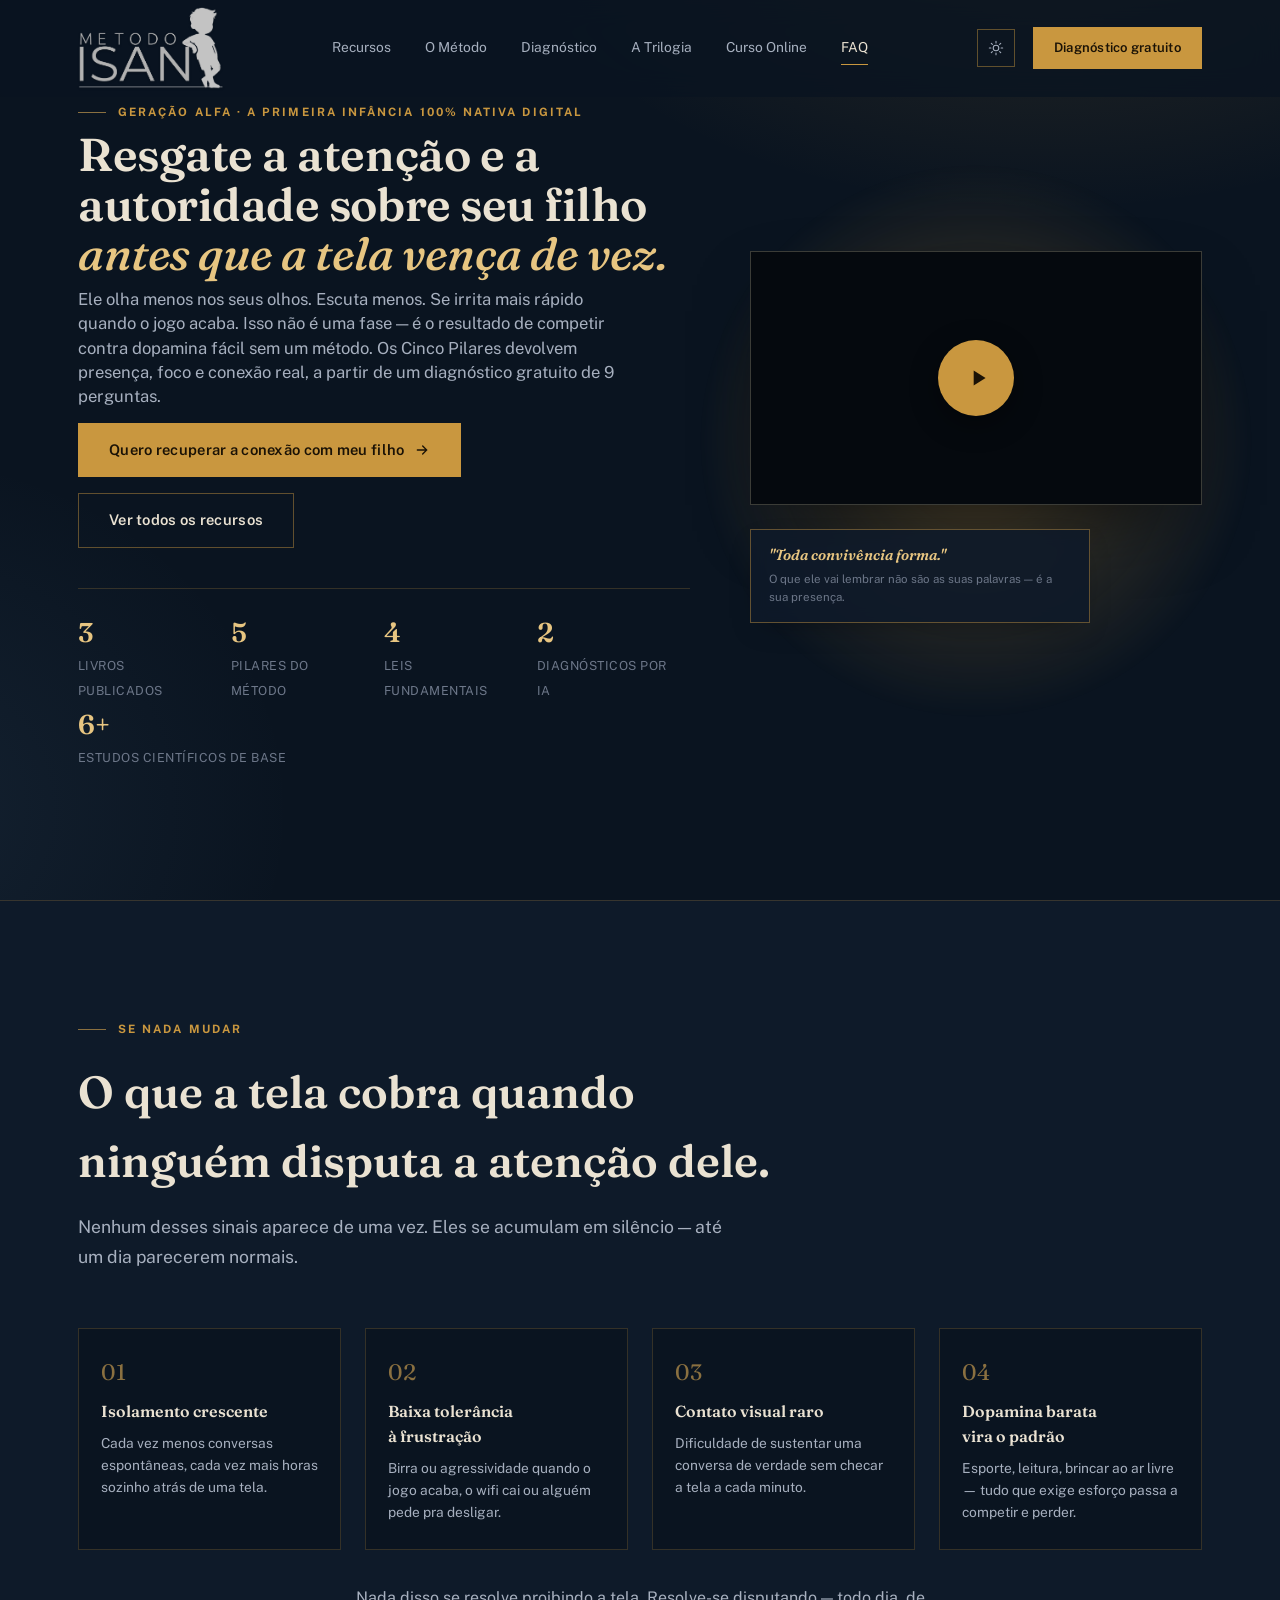
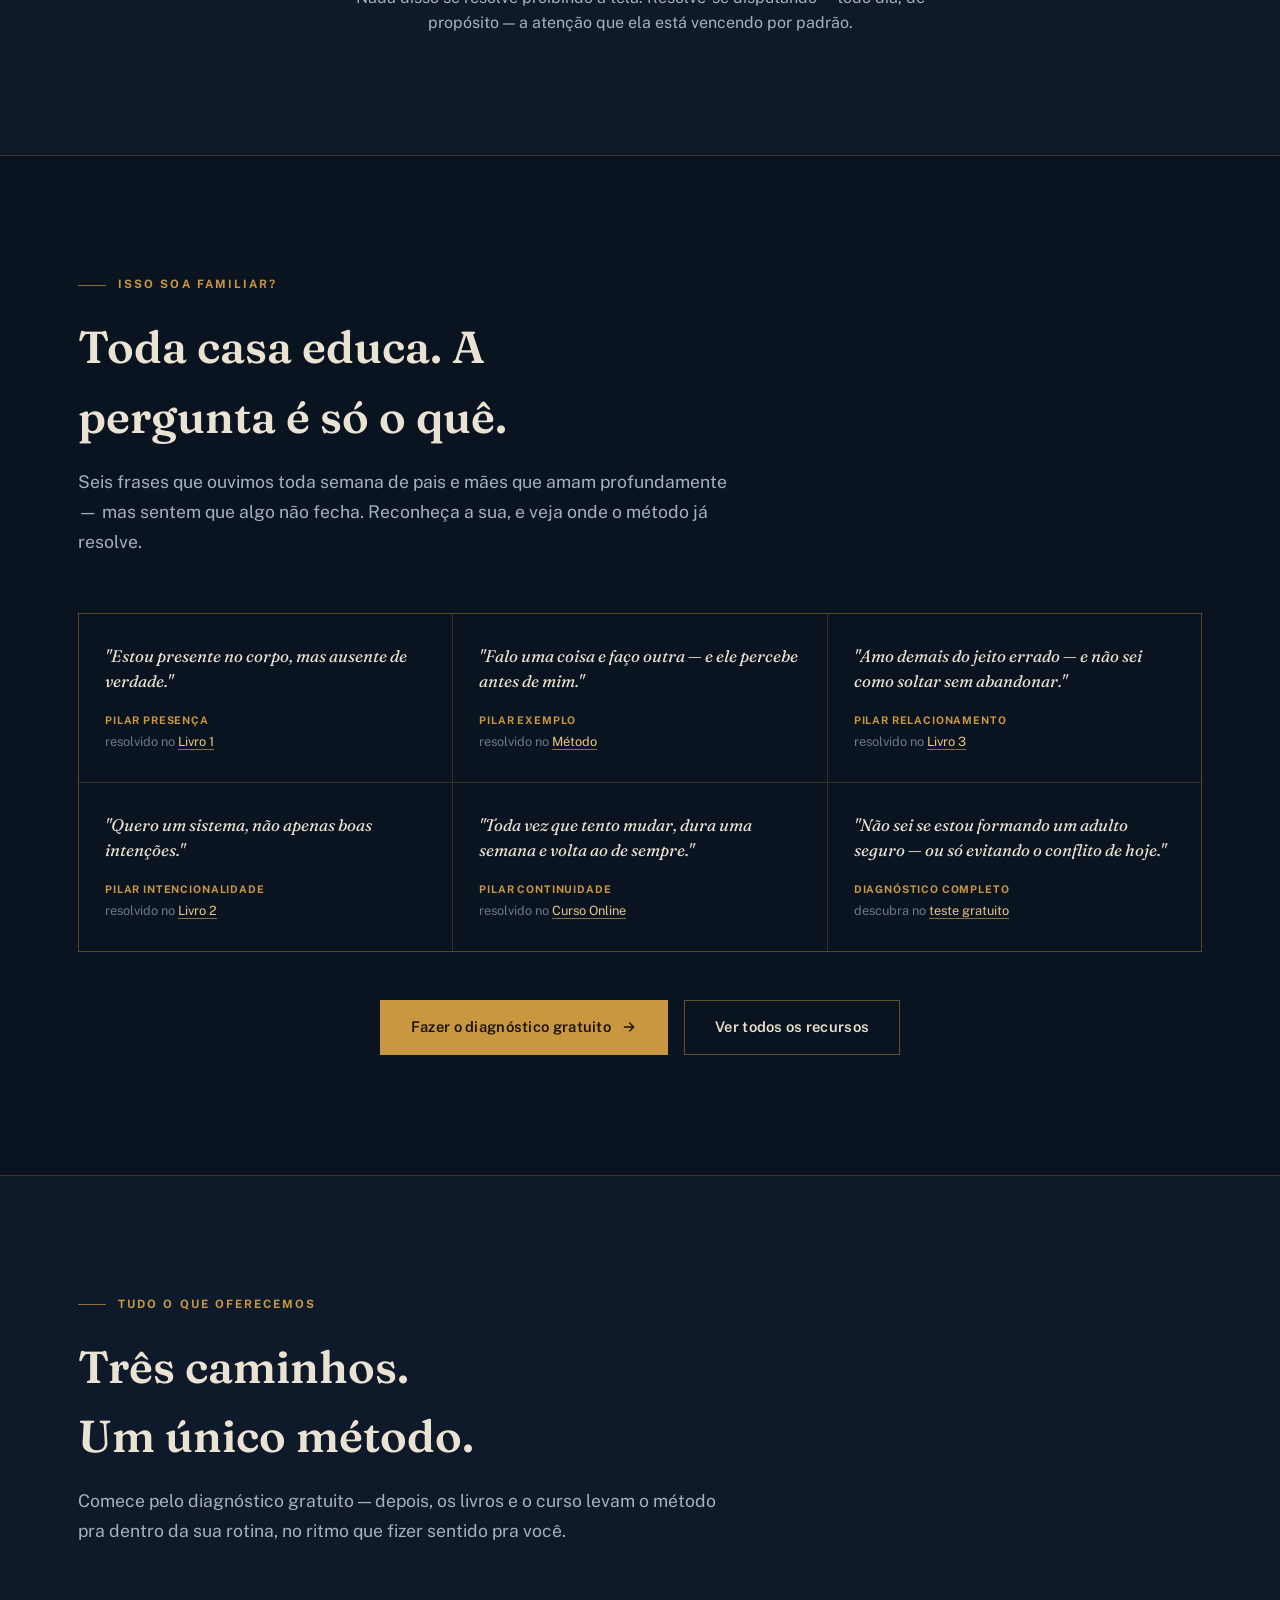
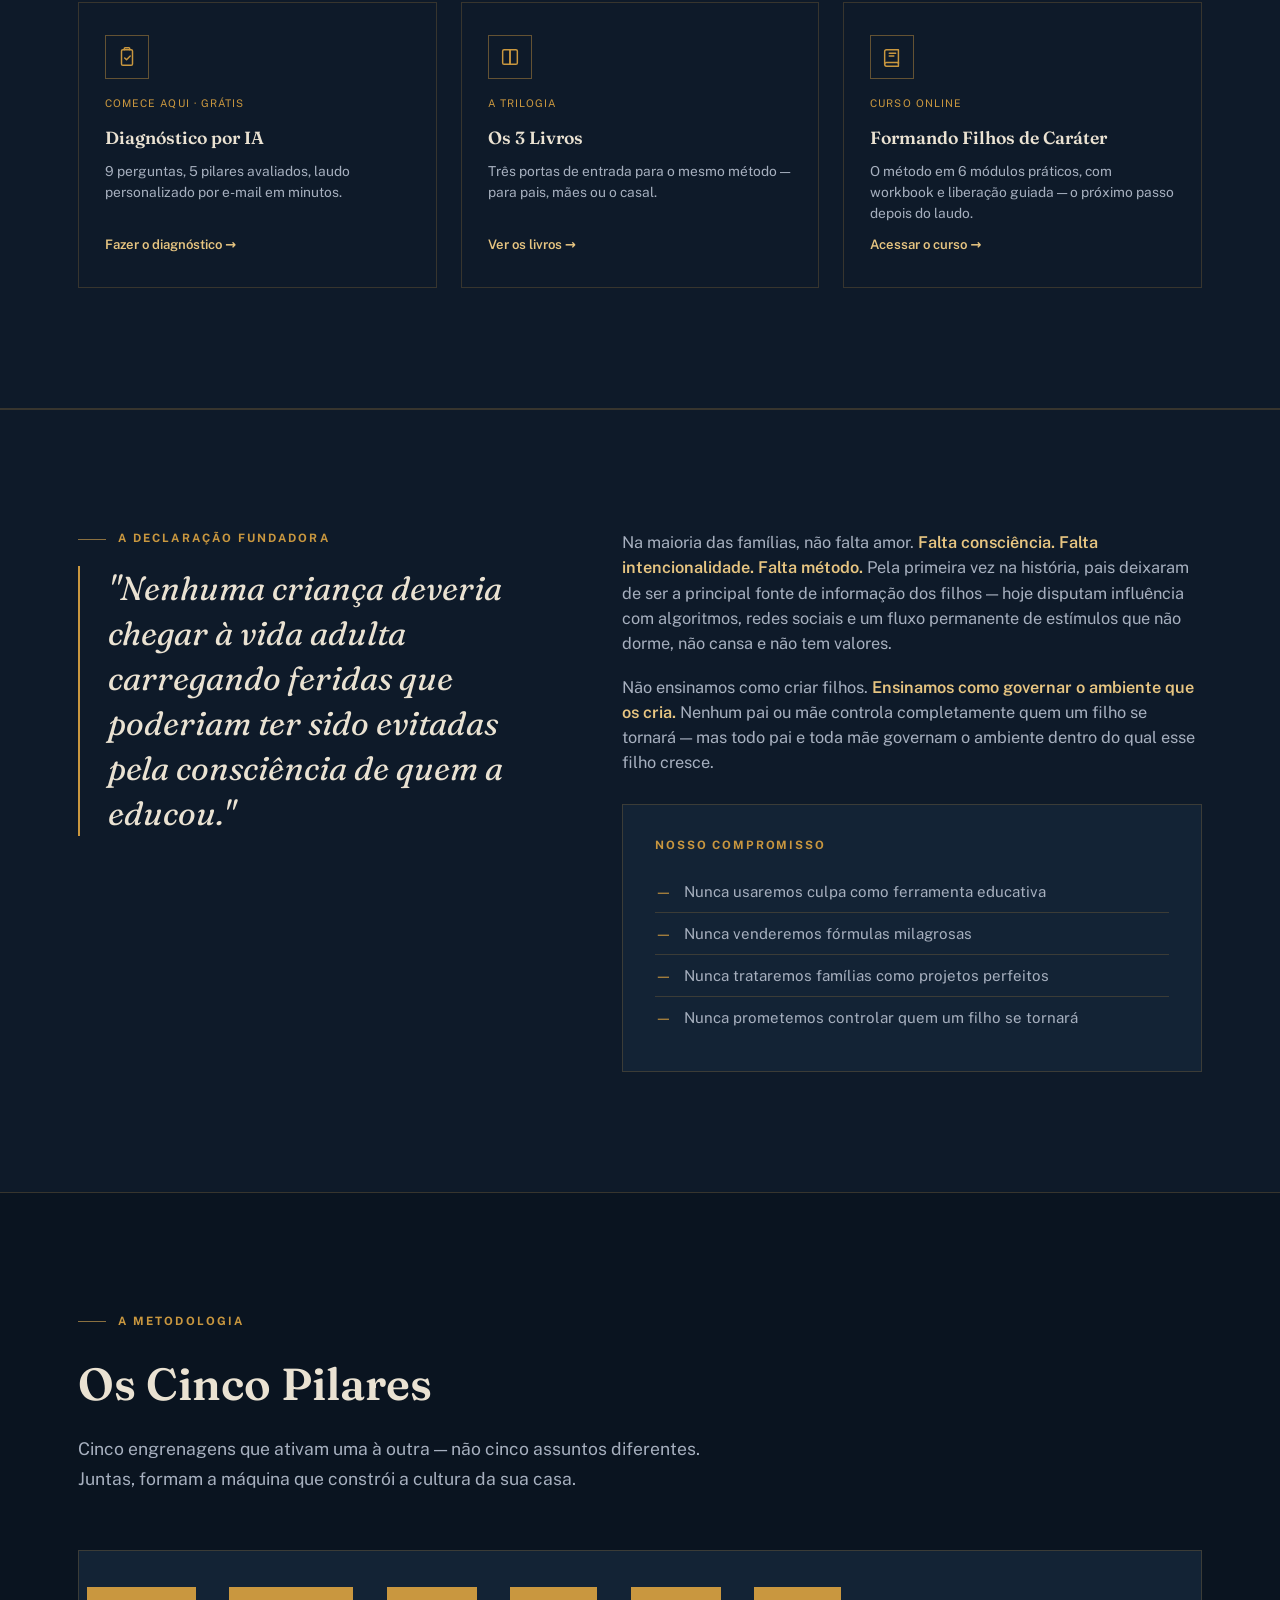
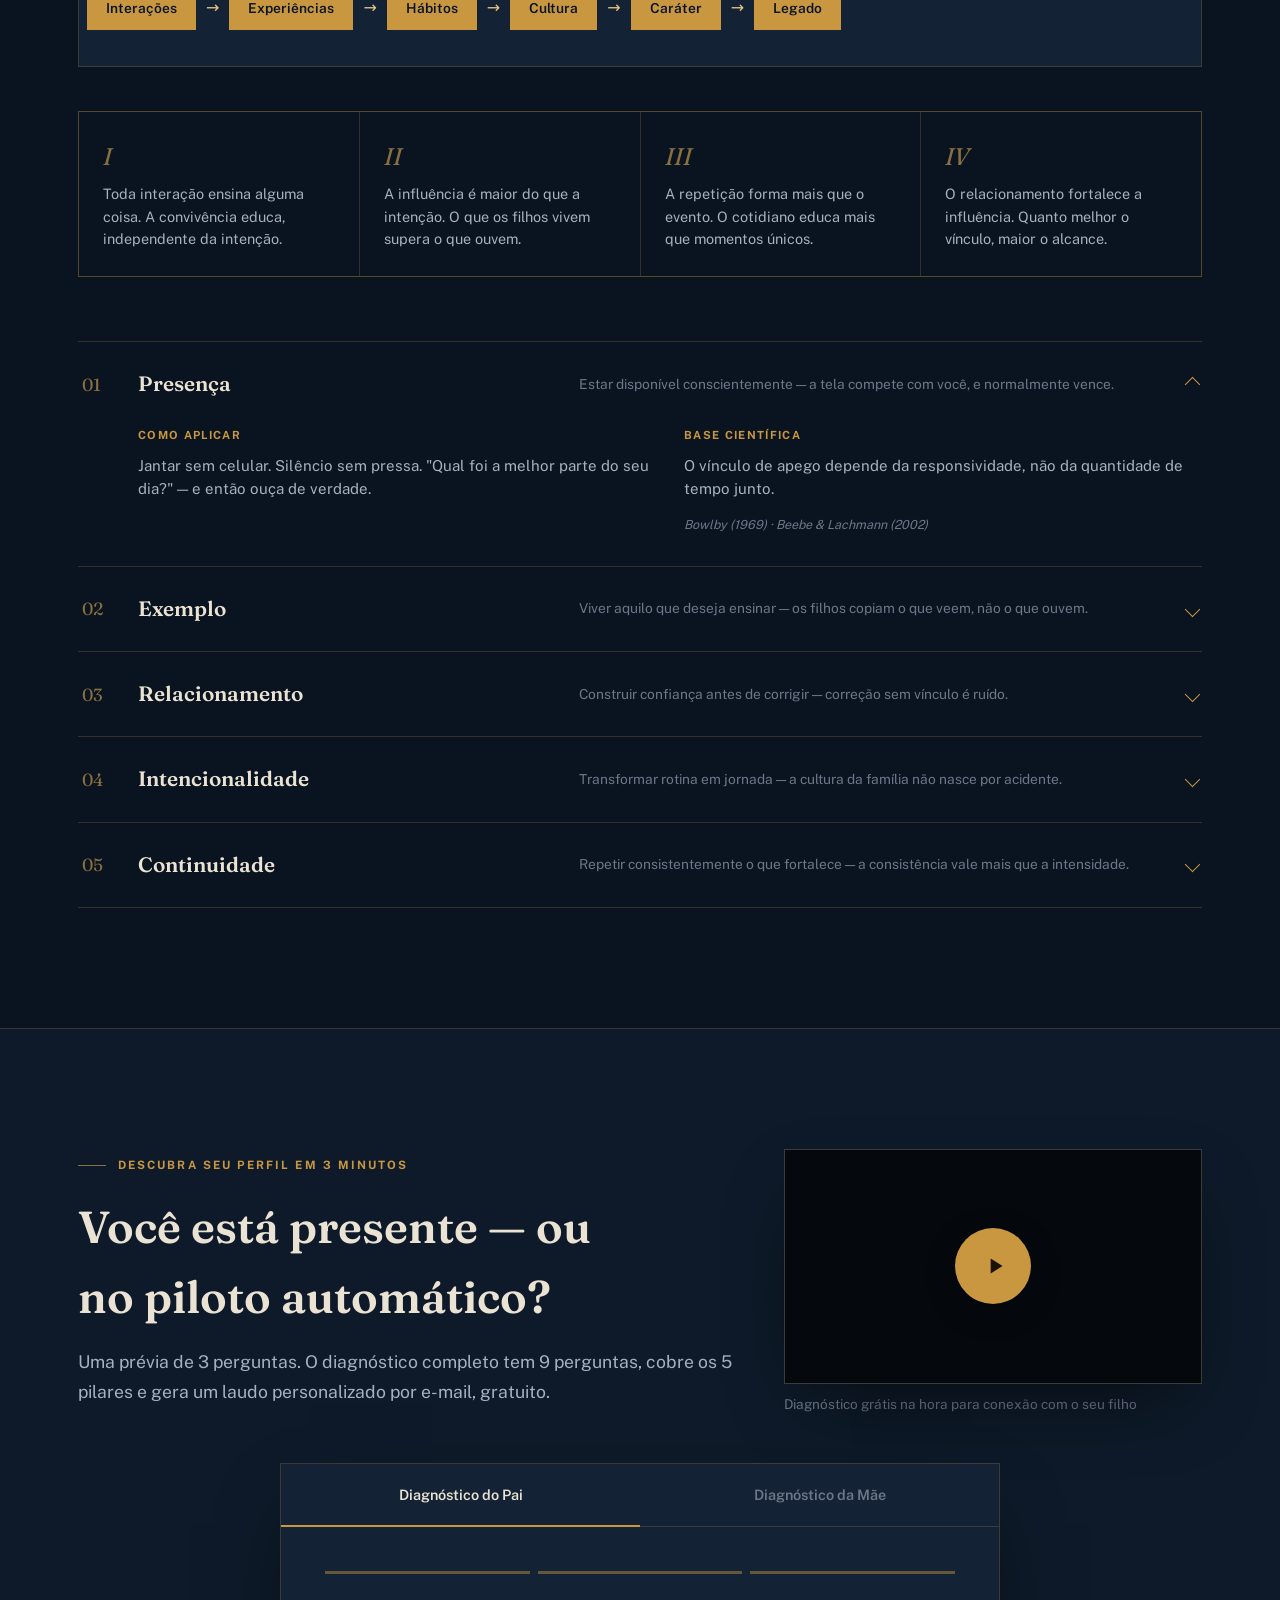
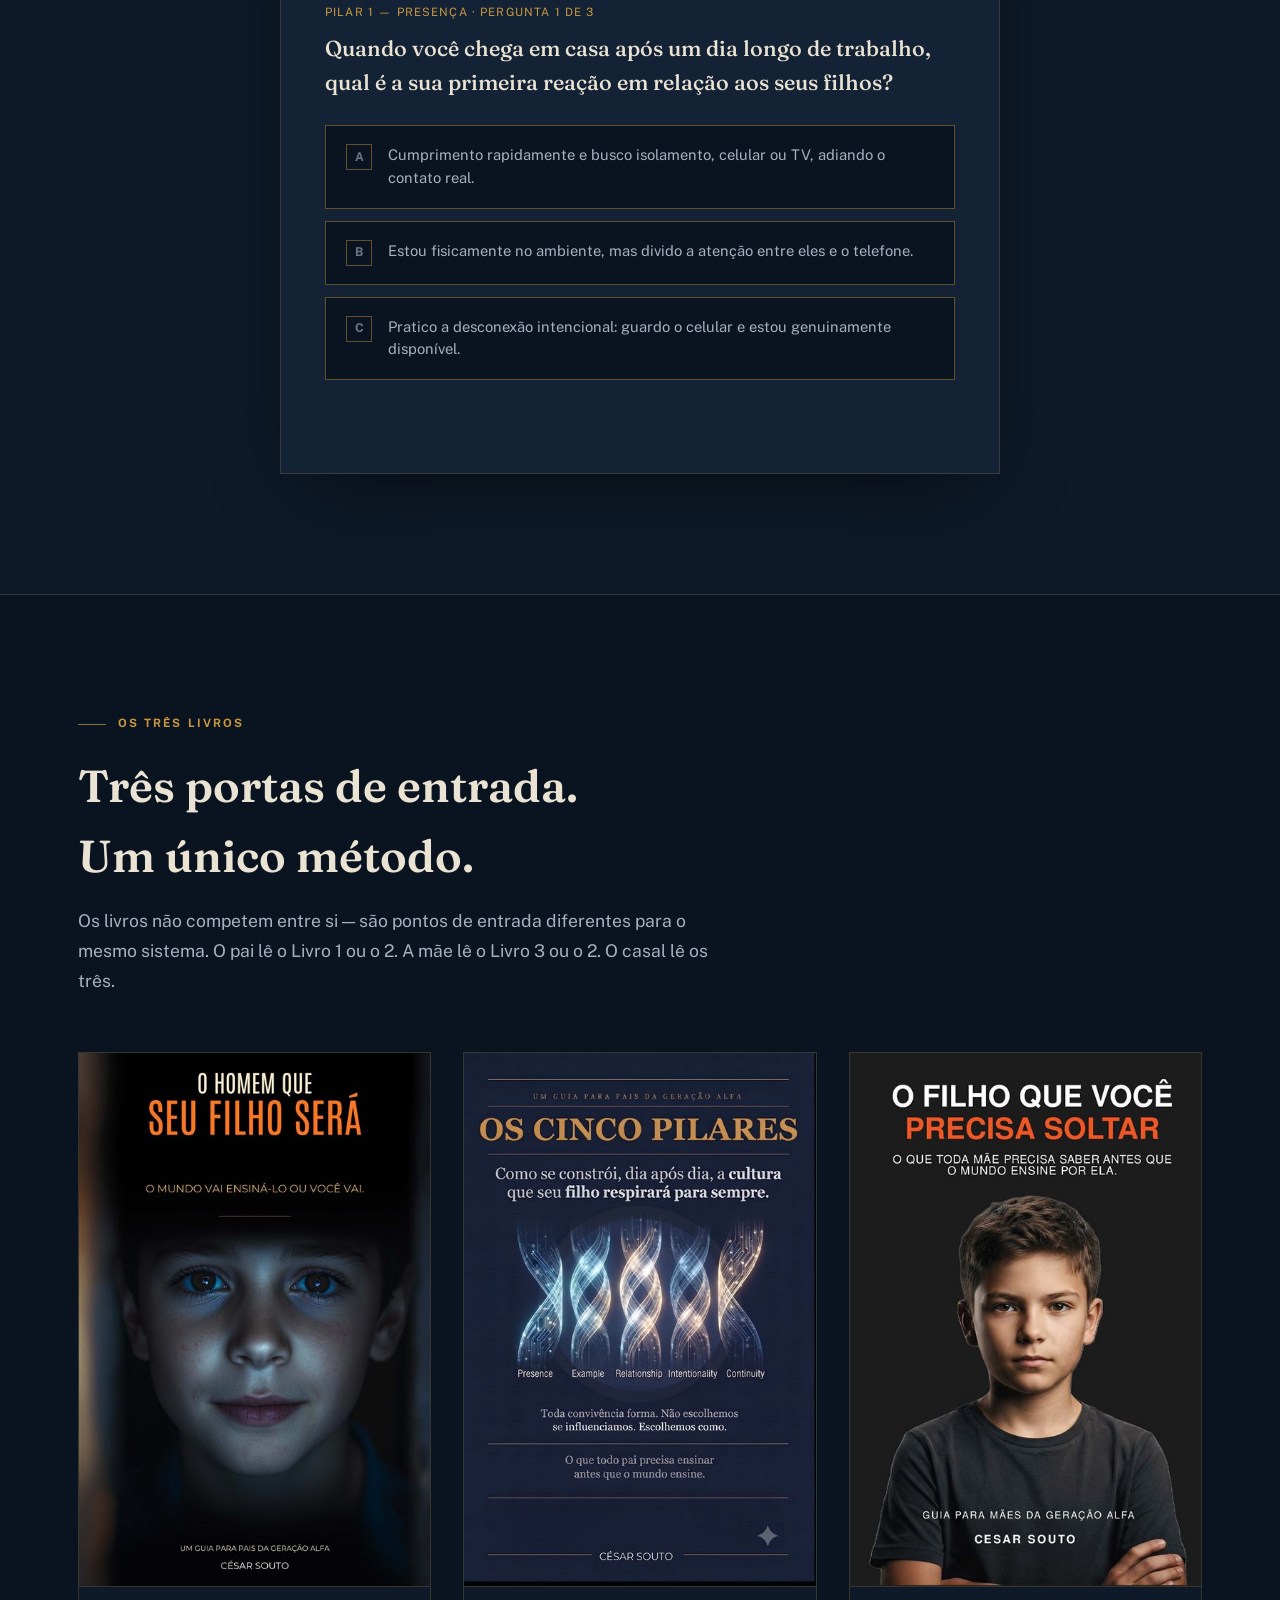
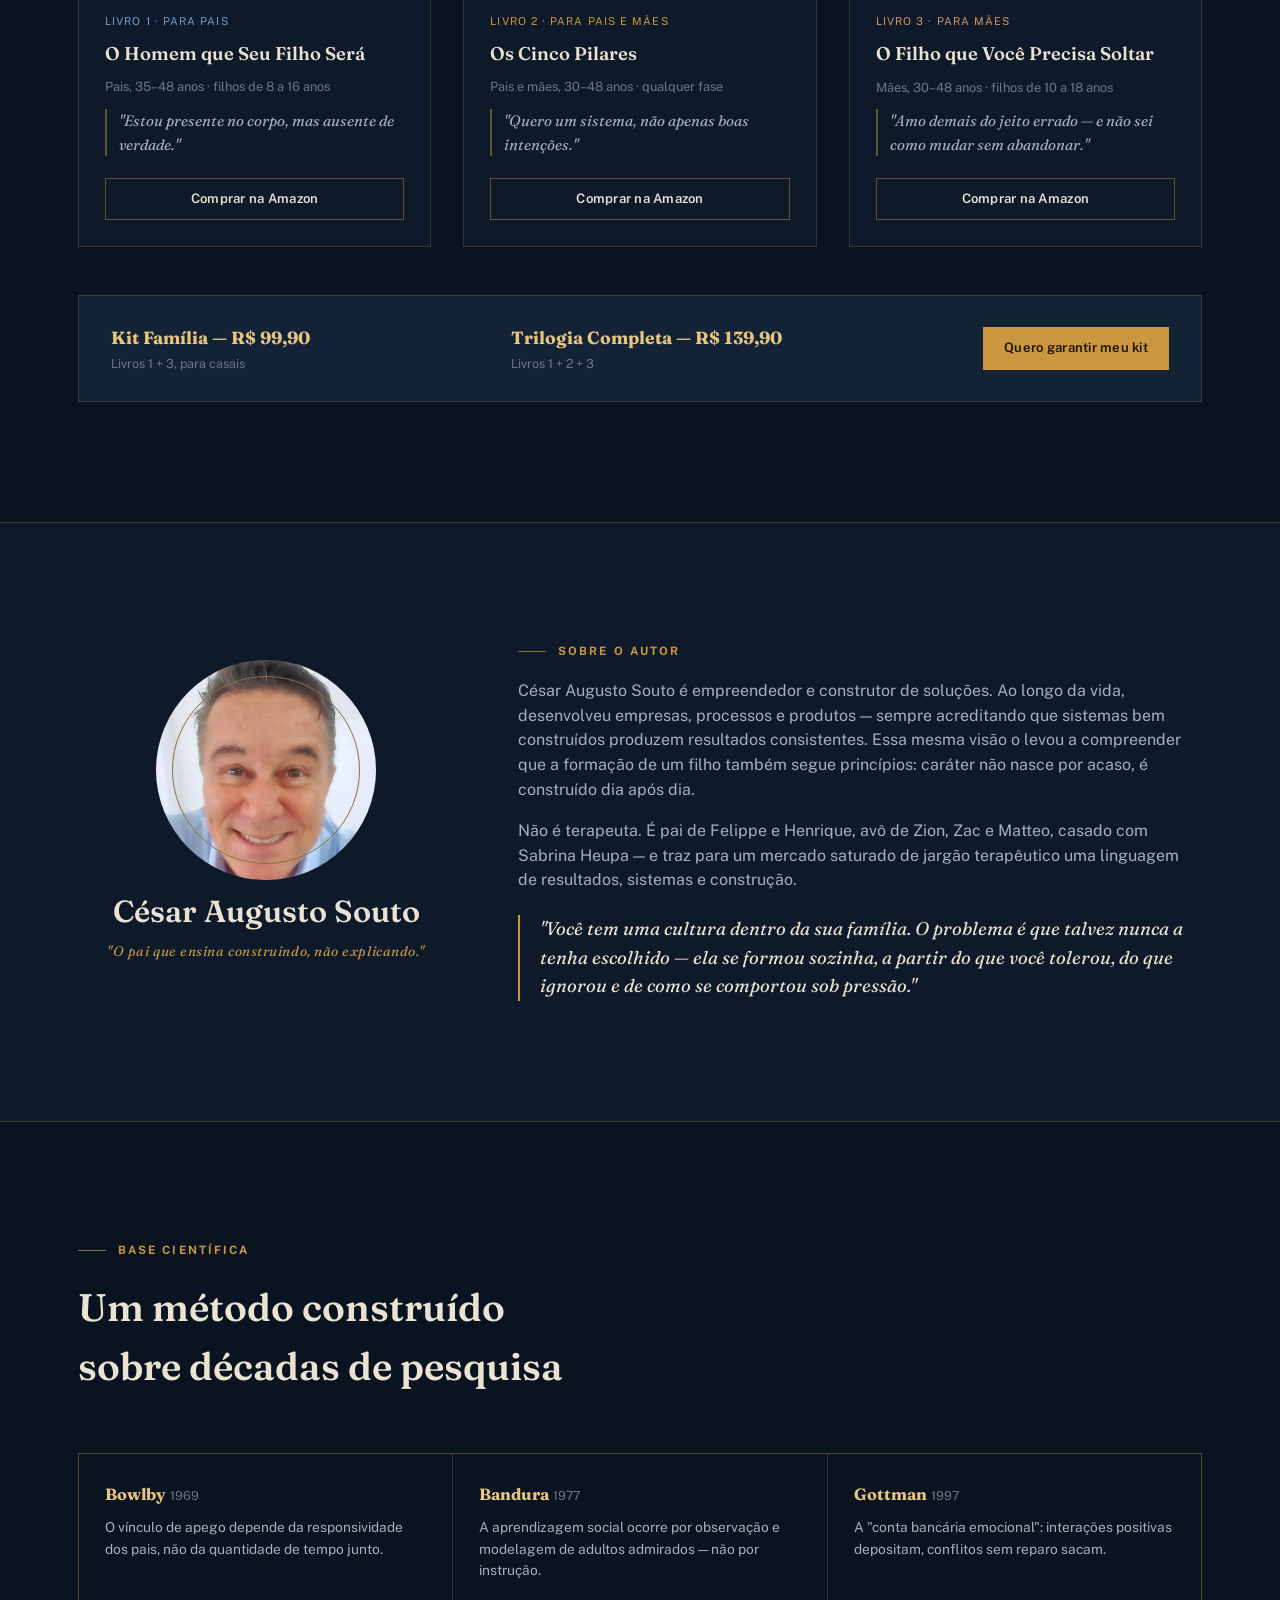
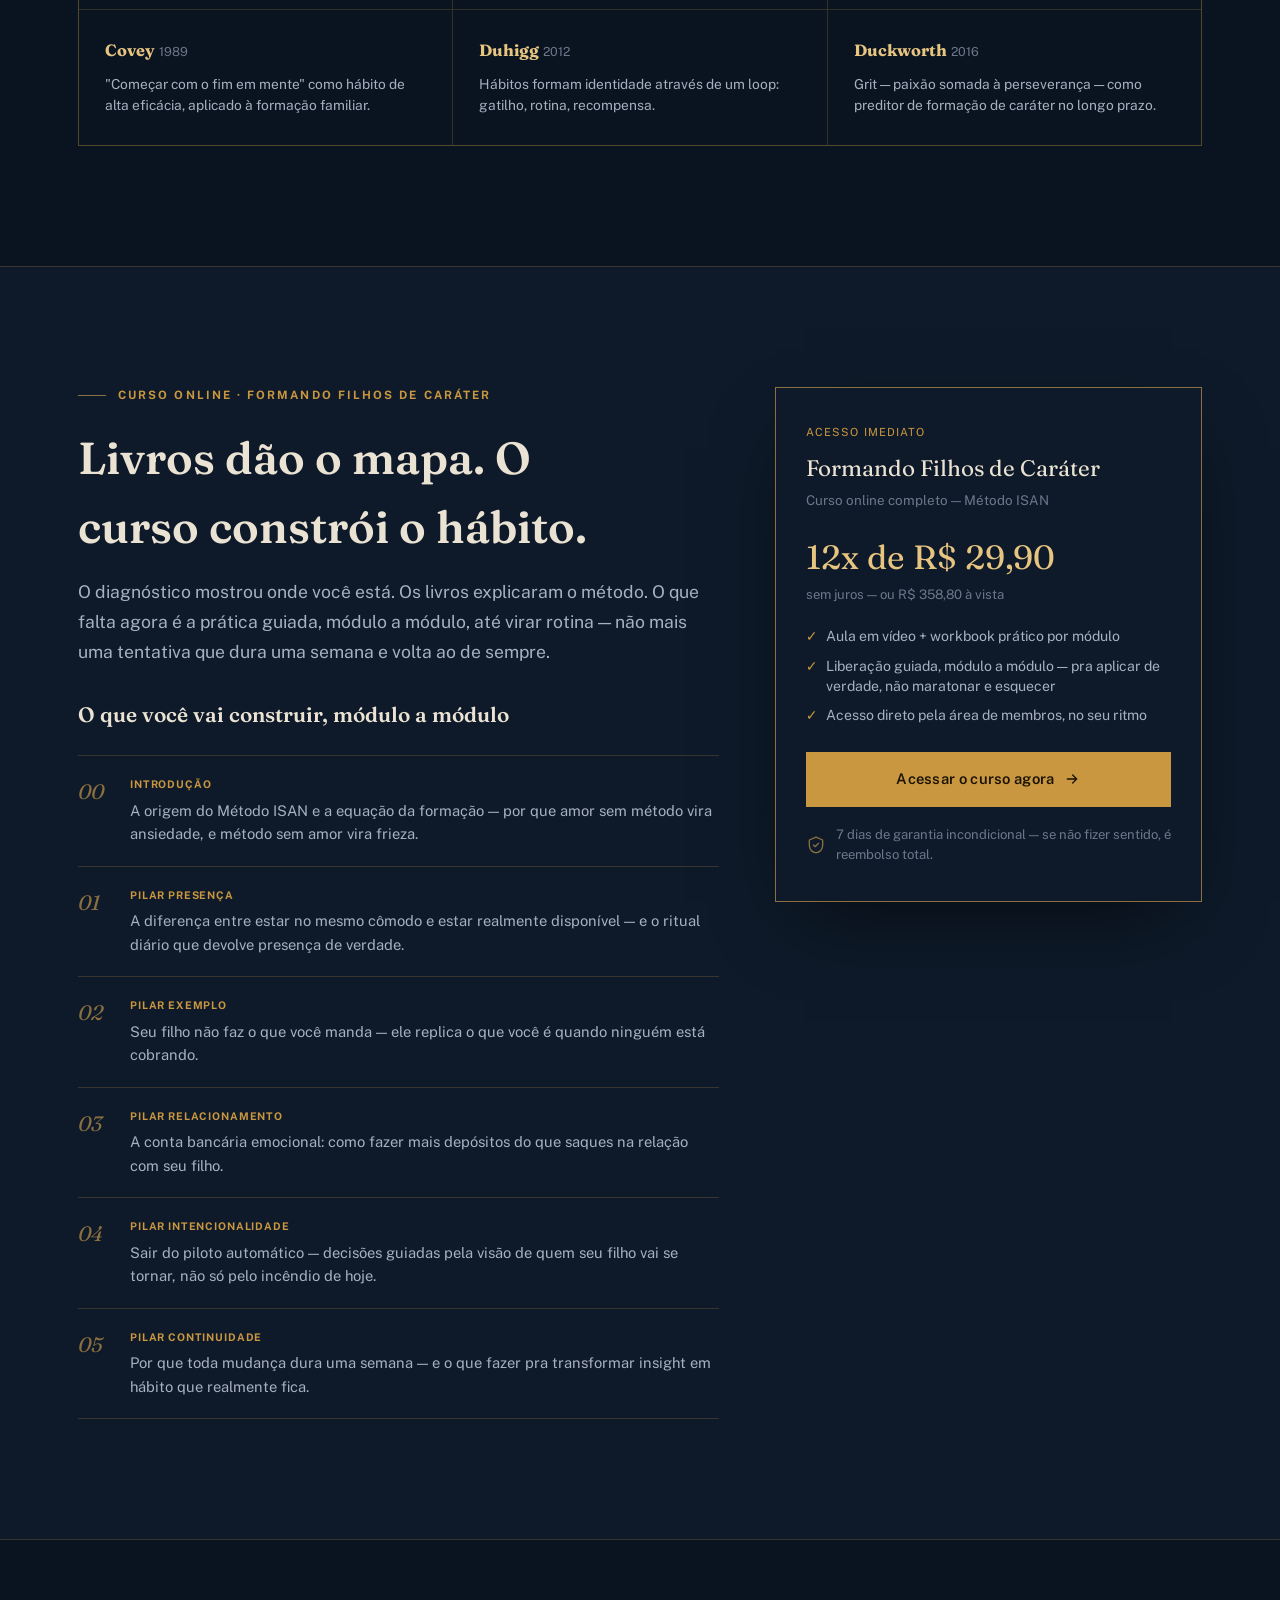
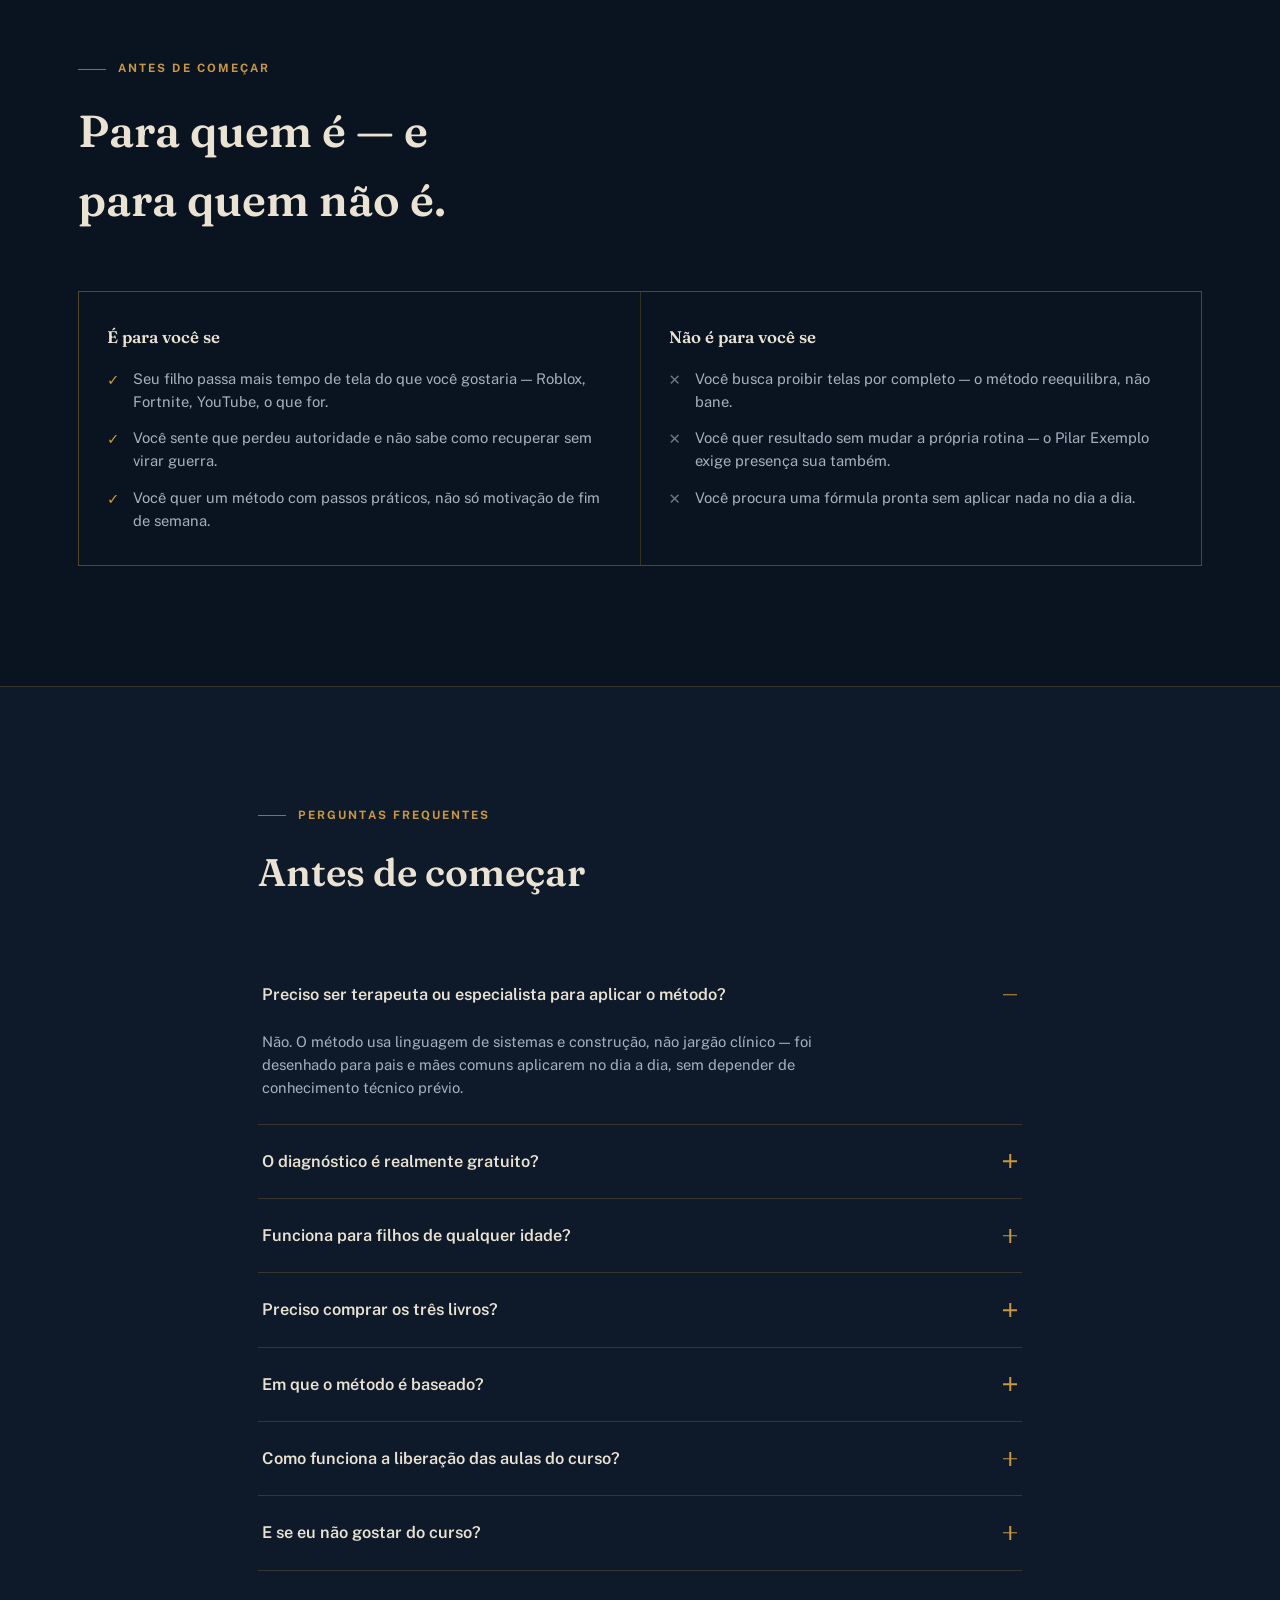
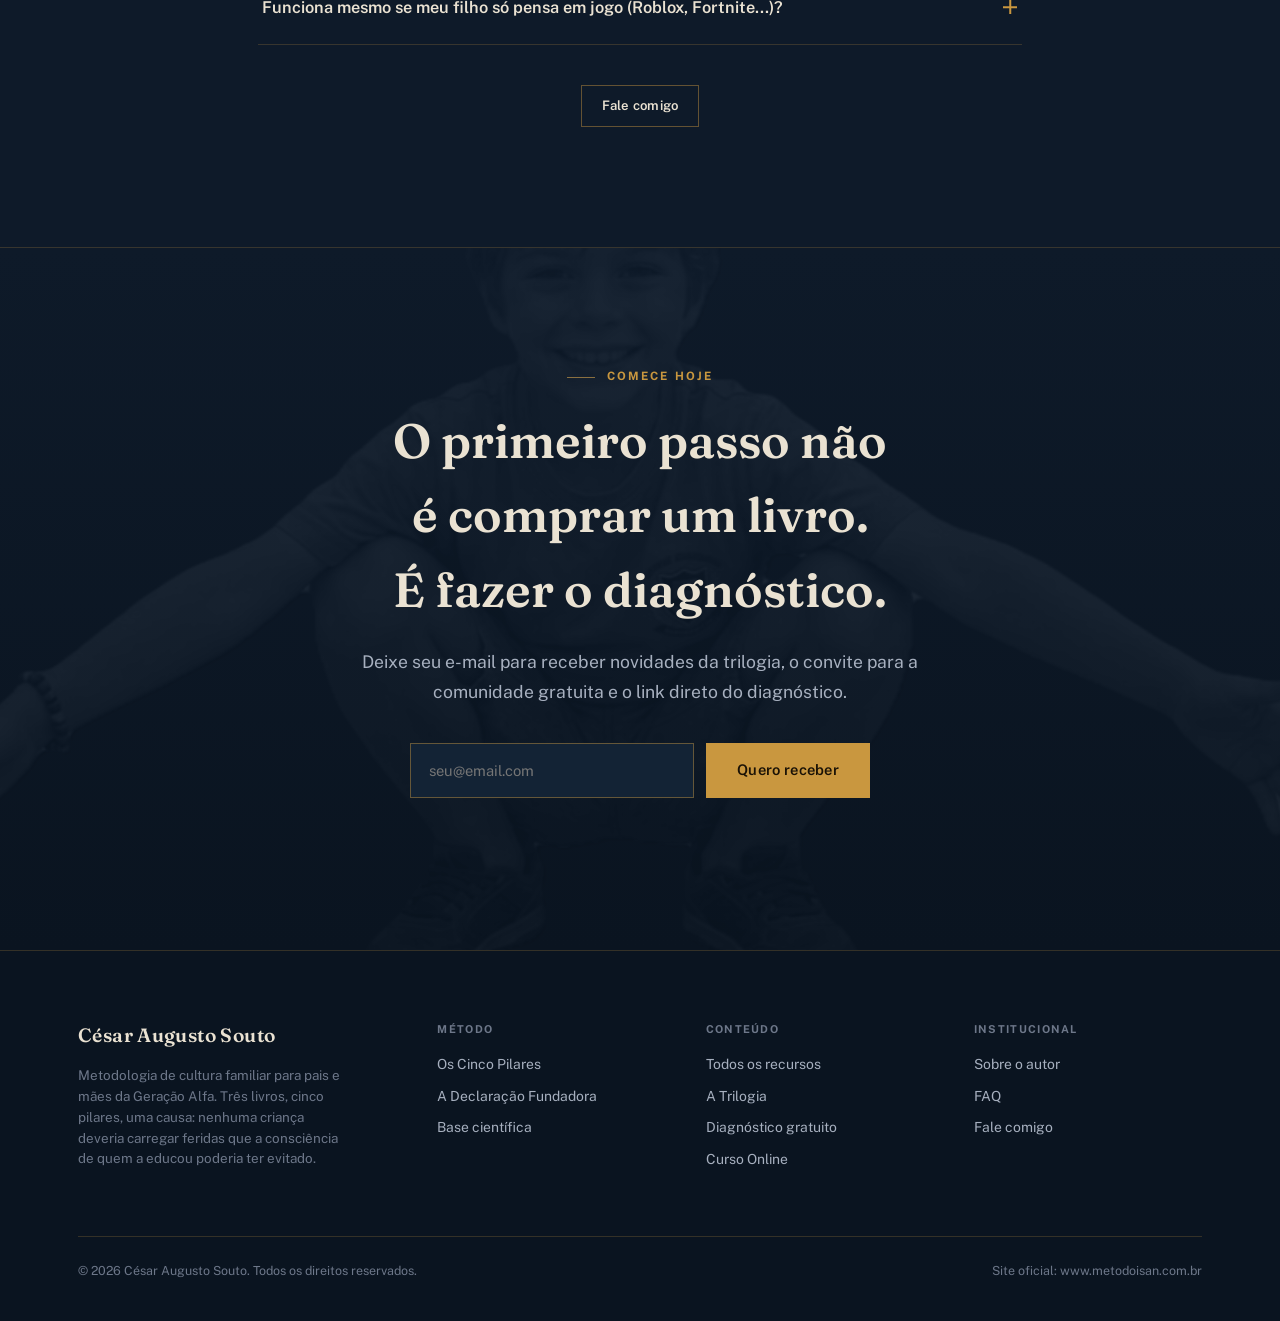
==== commit daf566f1: "Ajusta legenda do video da secao Diagnostico" ====
--- a/index.html
+++ b/index.html
@@ -829,7 +829,7 @@
           <video preload="metadata" playsinline><source src="videos/diagnostico-convite.mp4#t=0.1" type="video/mp4"></video>
           <span class="video-play"><svg viewBox="0 0 24 24"><path d="M8 5v14l11-7z"/></svg></span>
         </div>
-        <p class="video-caption">Diagnóstico grátis na hora para conexão entre mãe e filho</p>
+        <p class="video-caption">Diagnóstico grátis na hora para conexão com o seu filho</p>
       </div>
     </div>
 
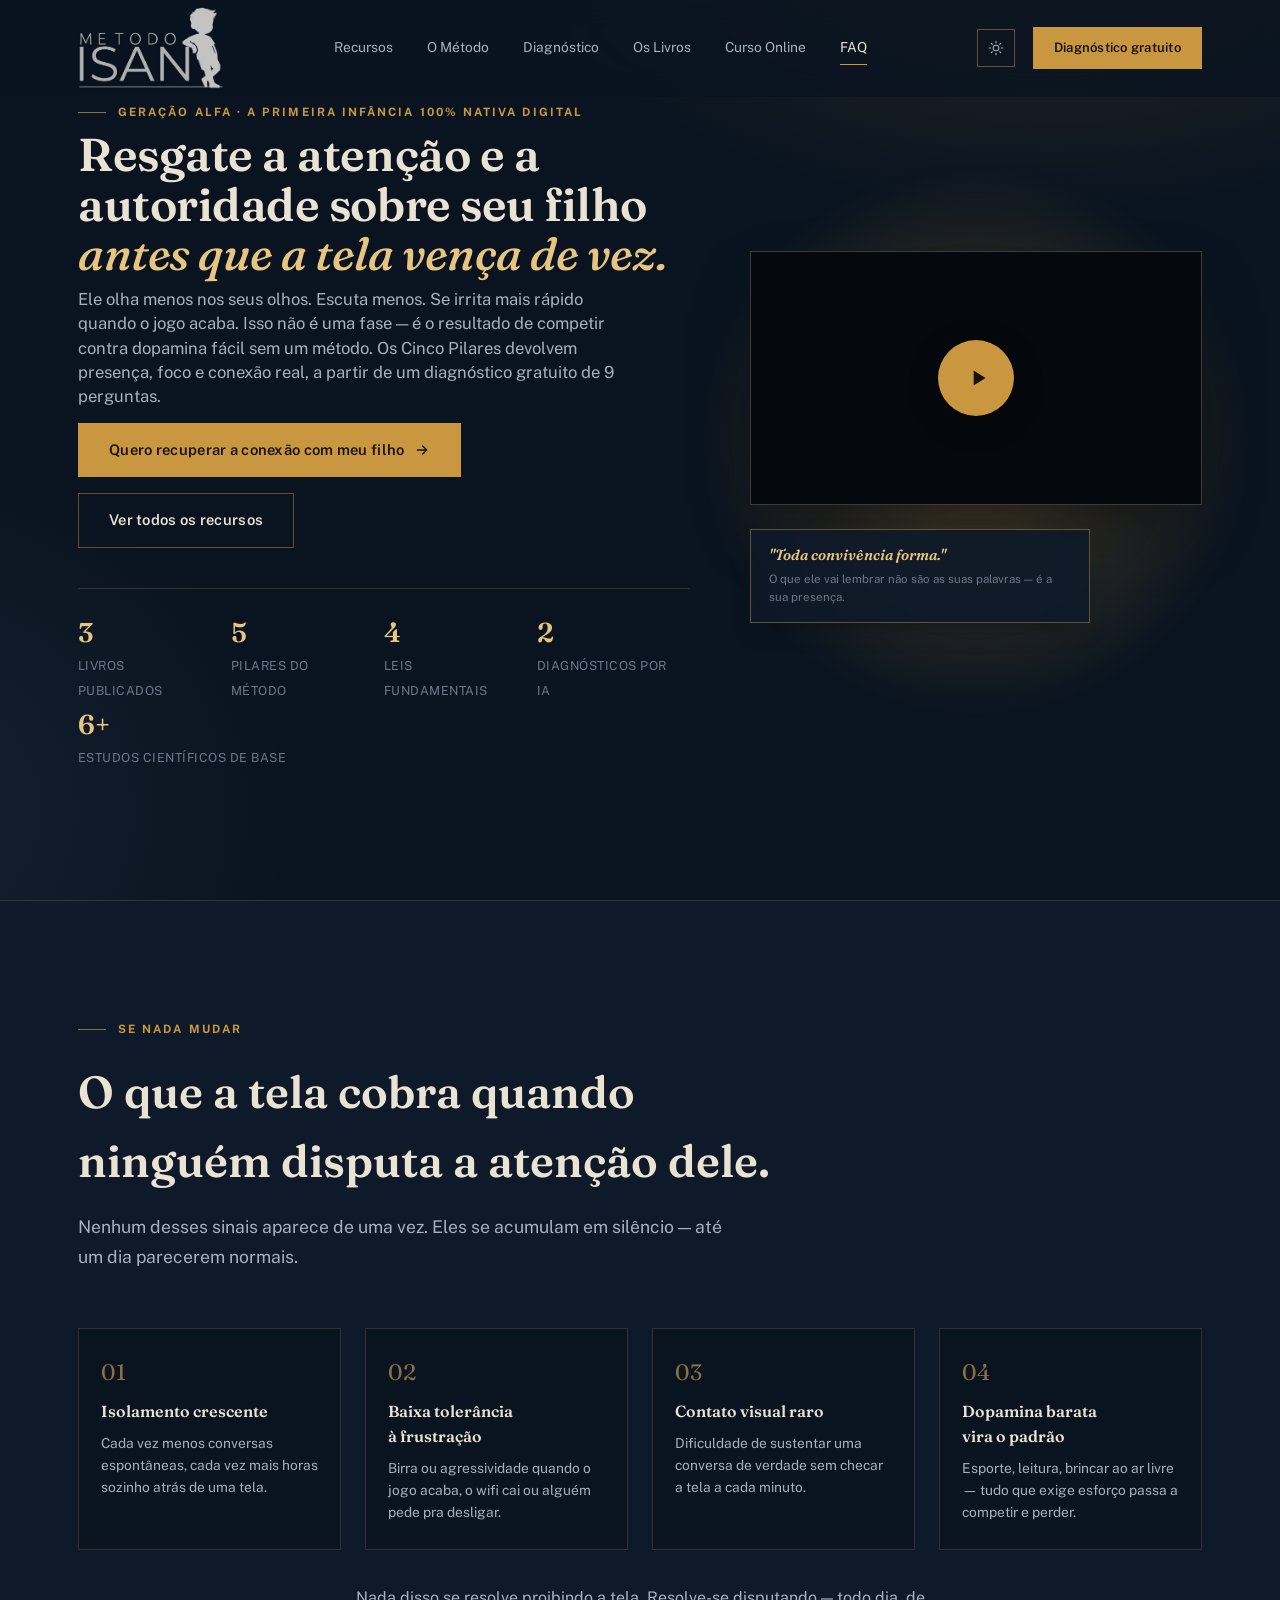
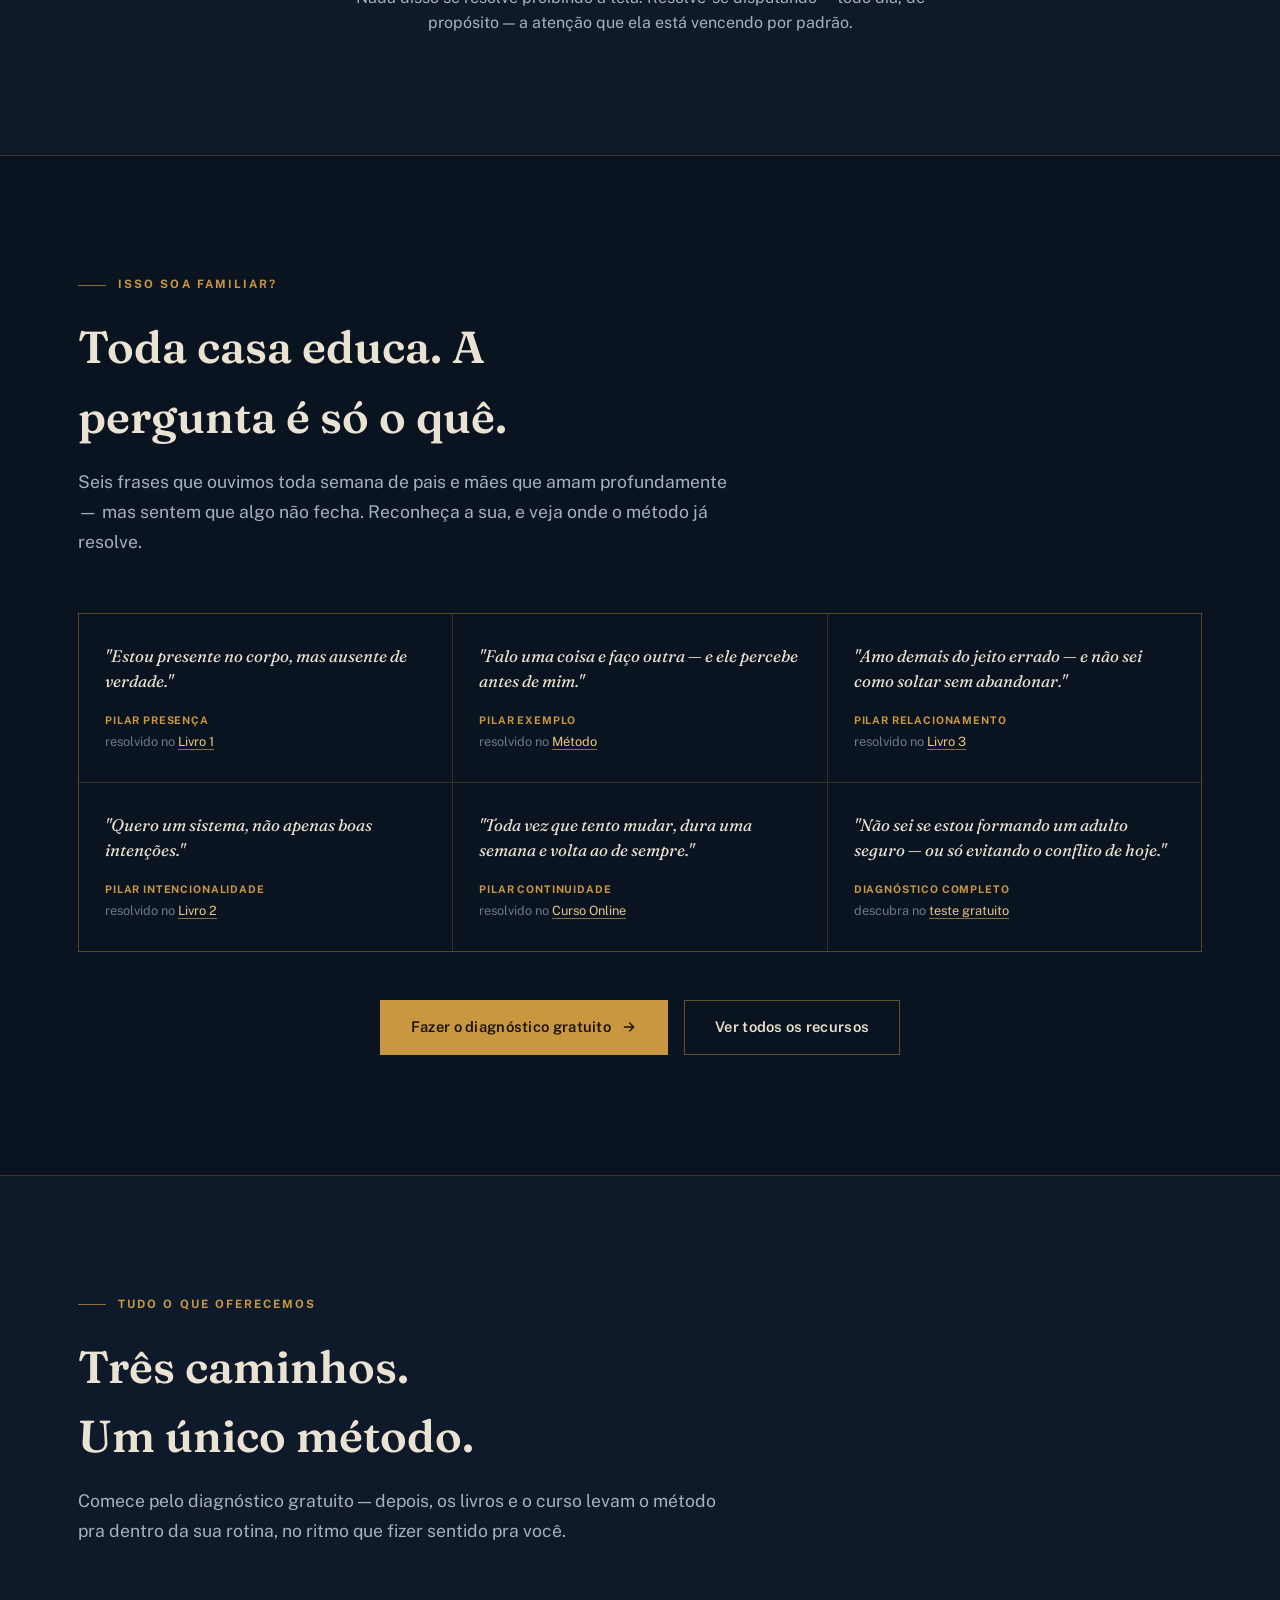
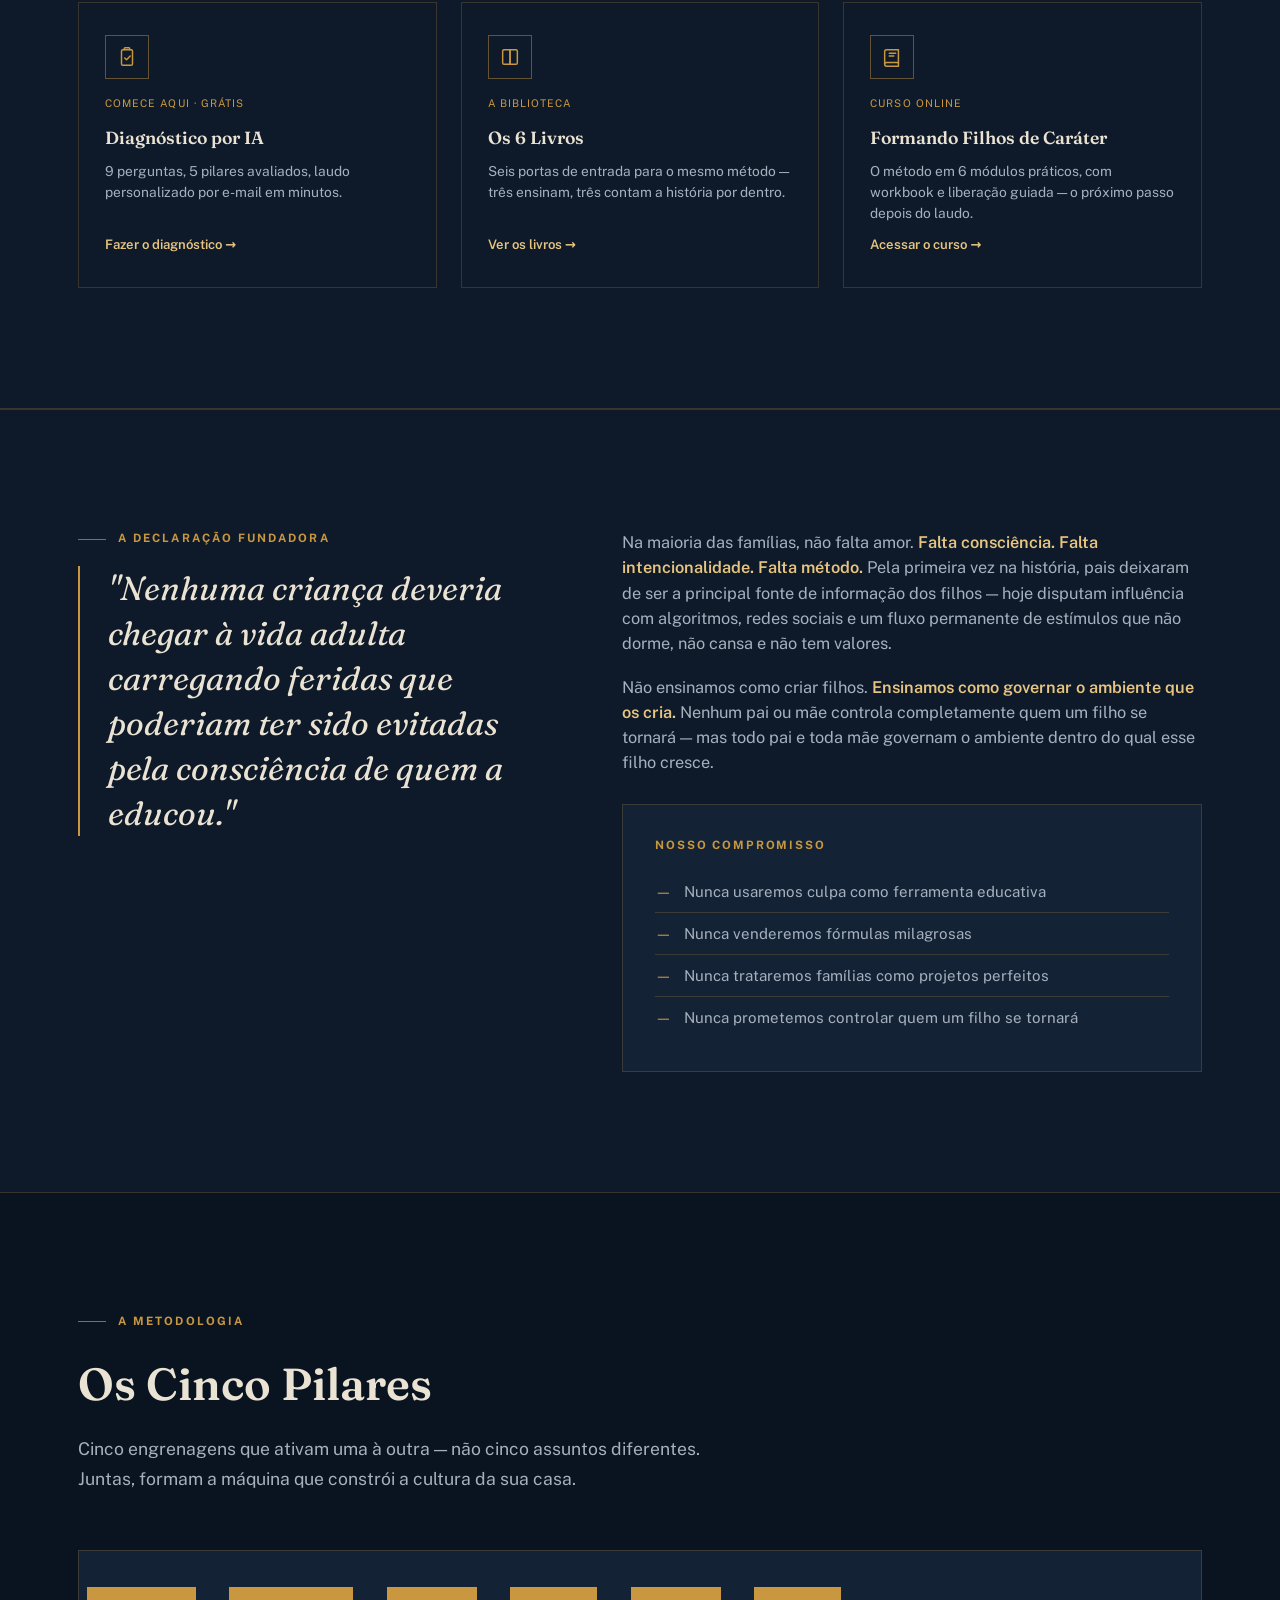
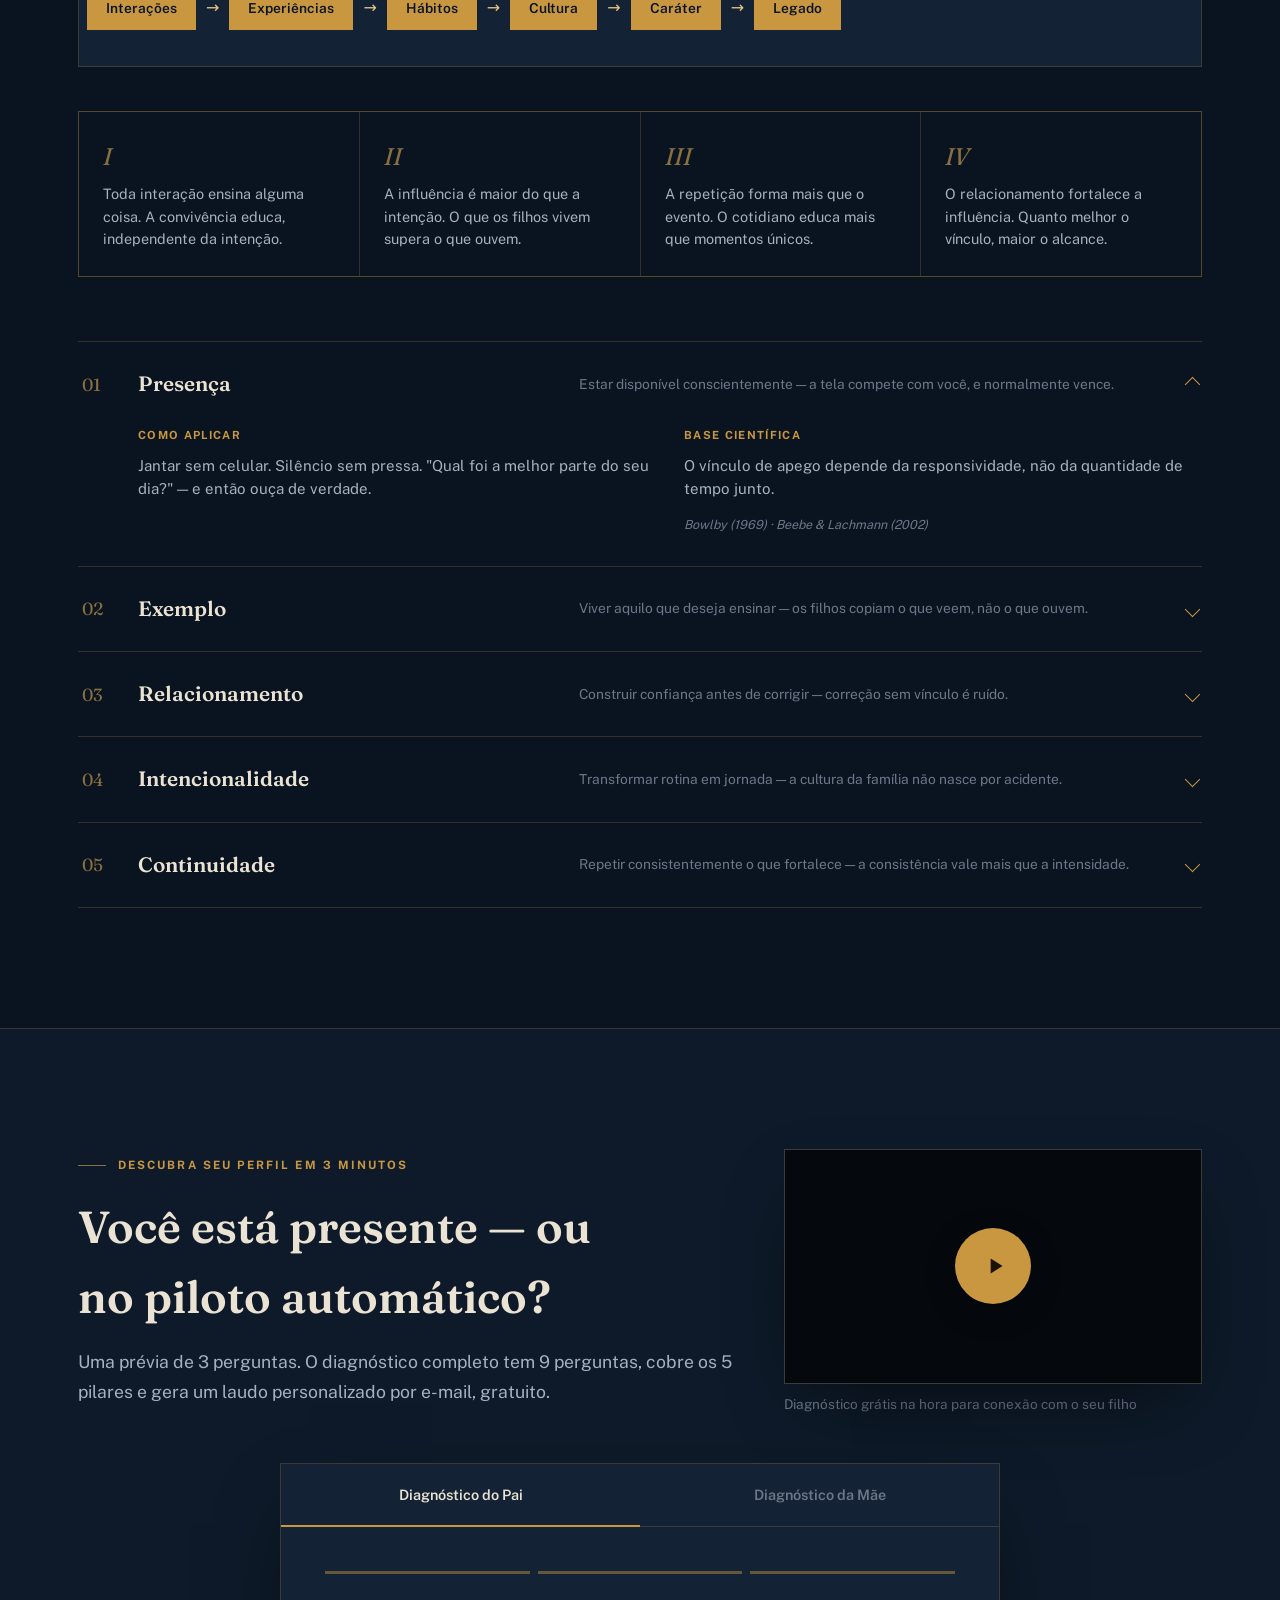
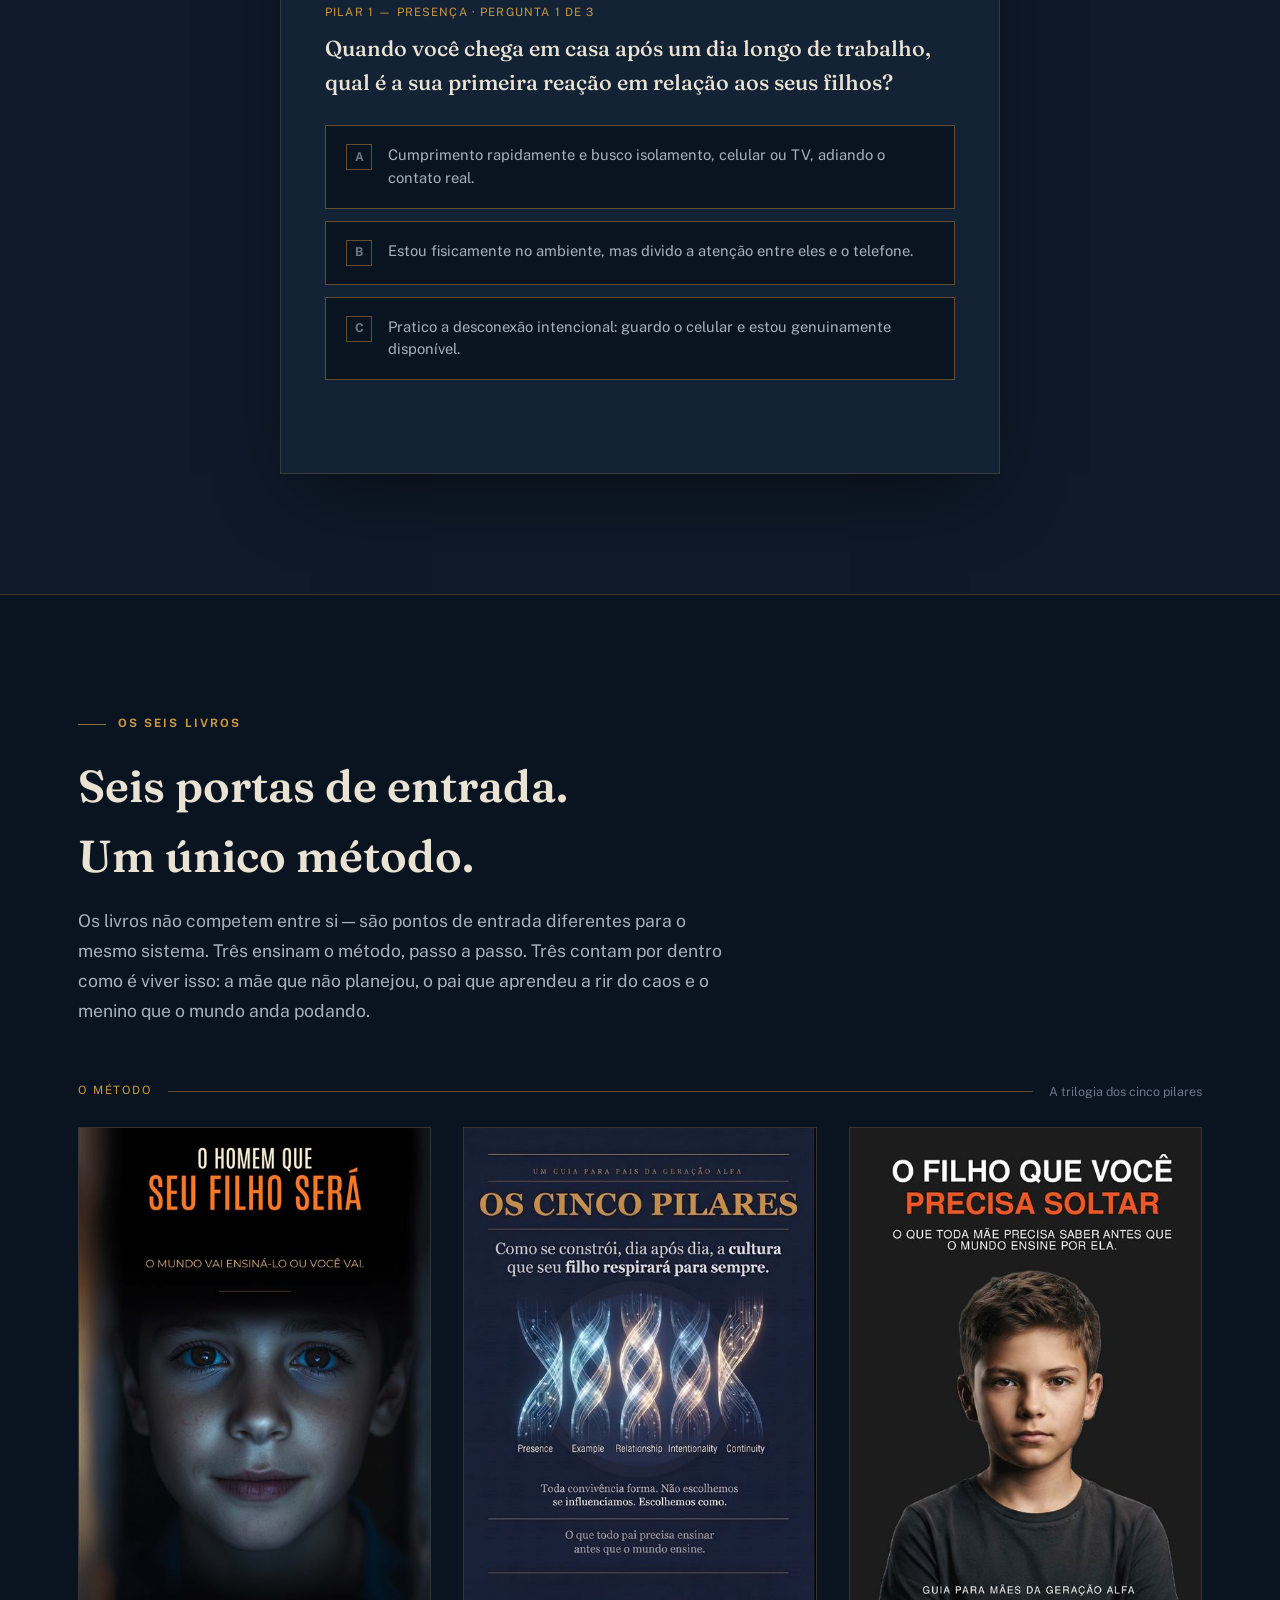
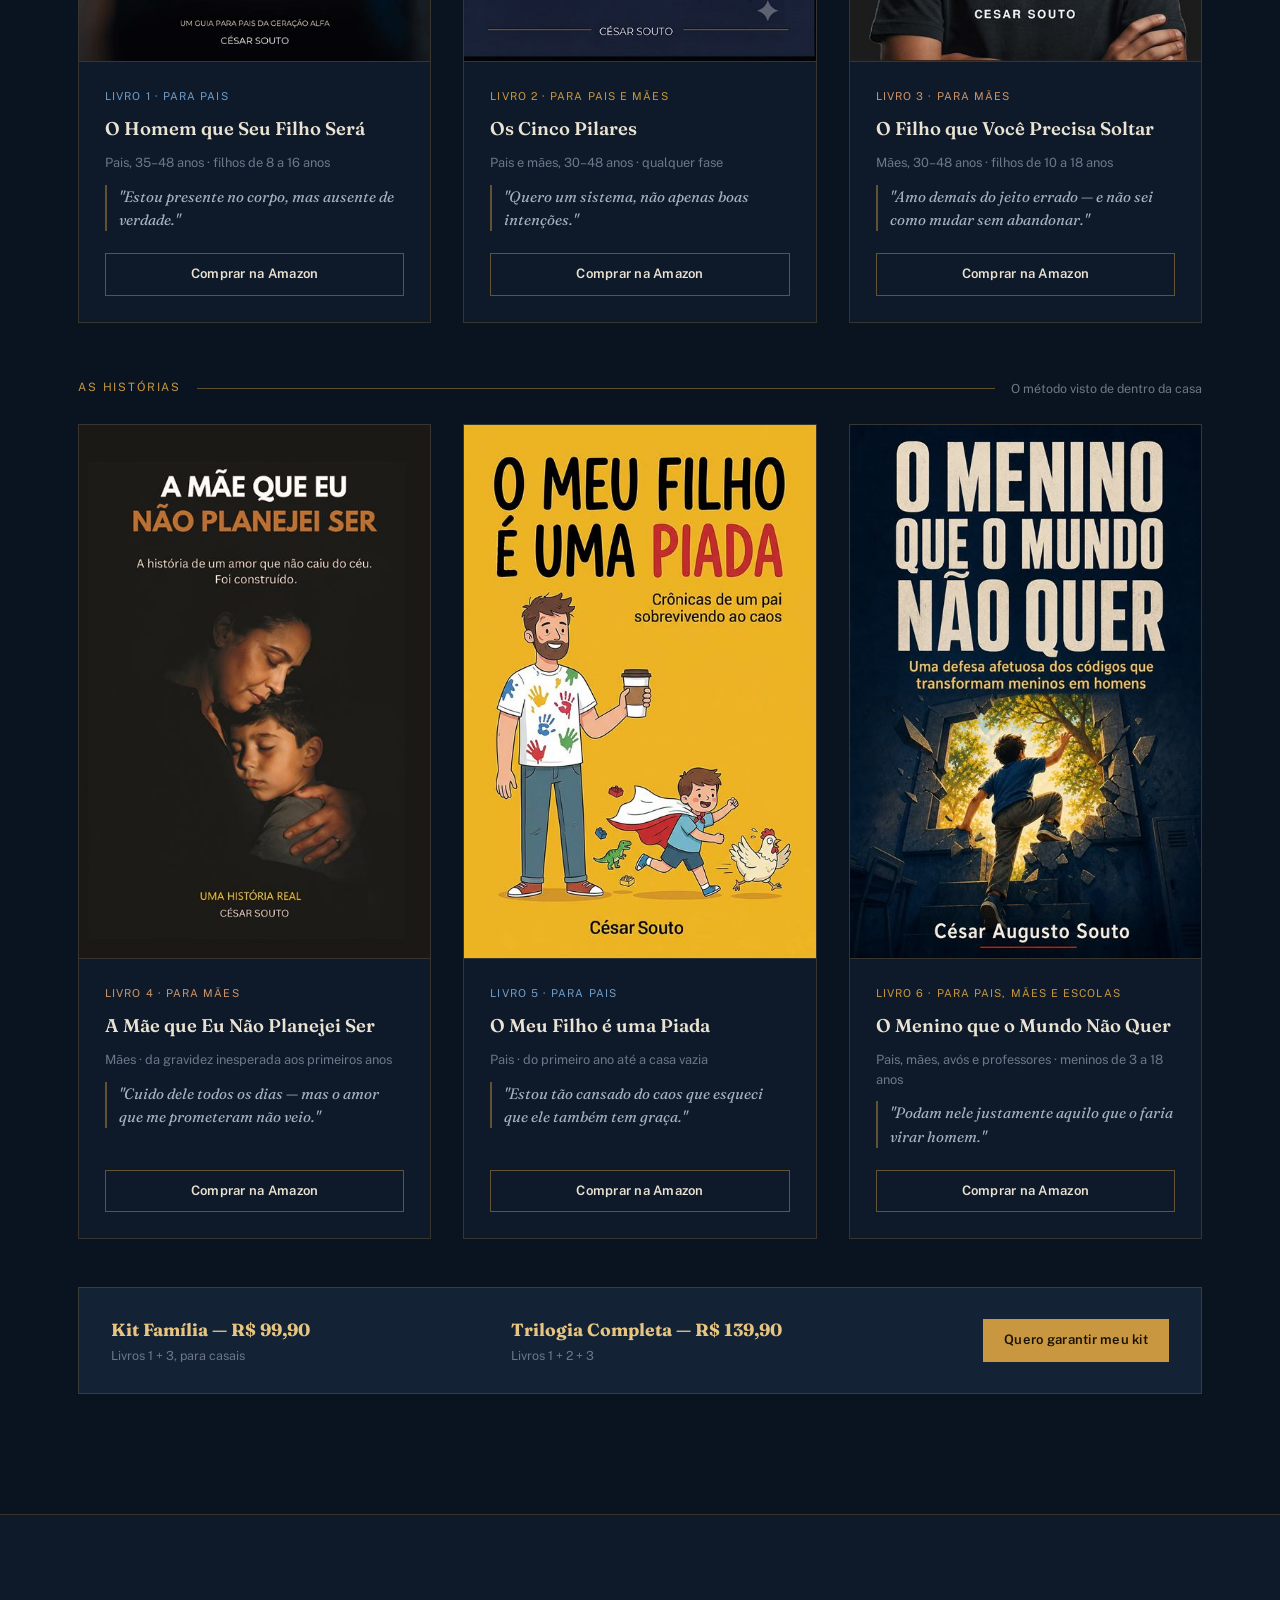
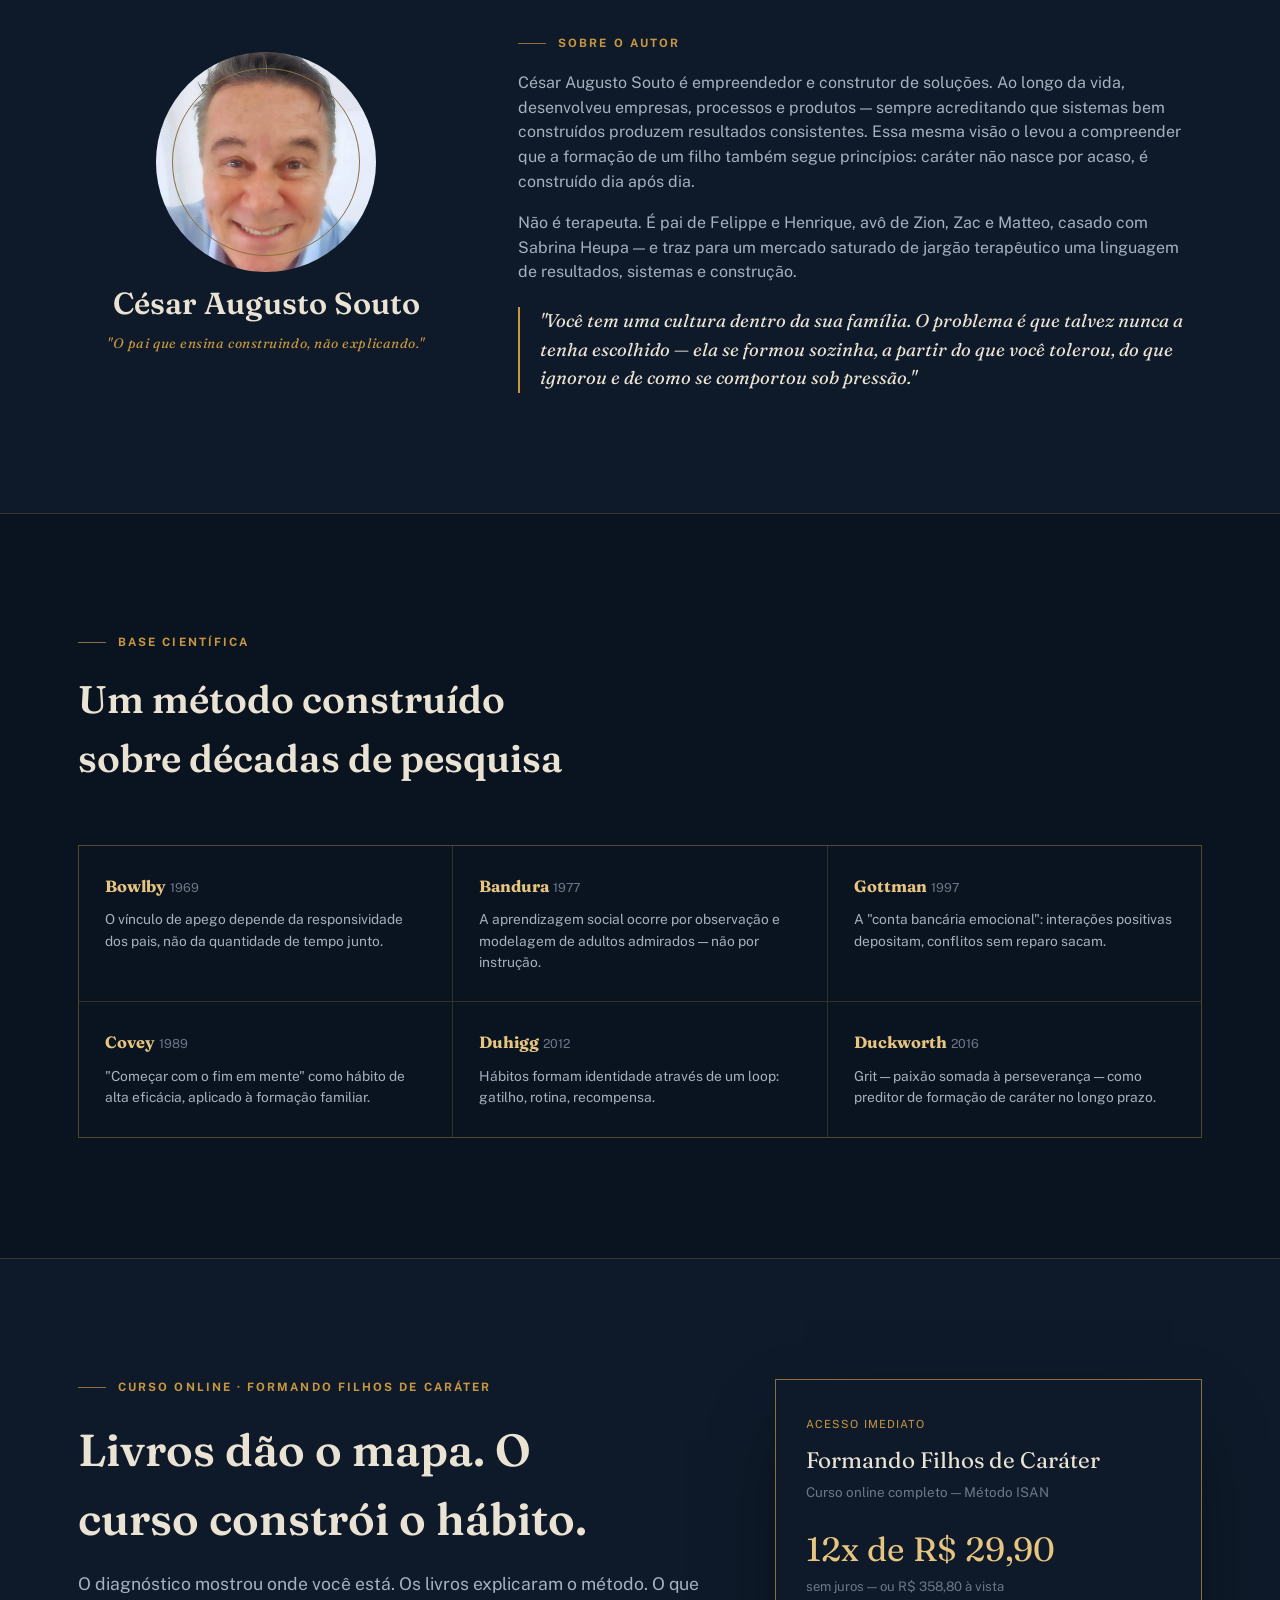
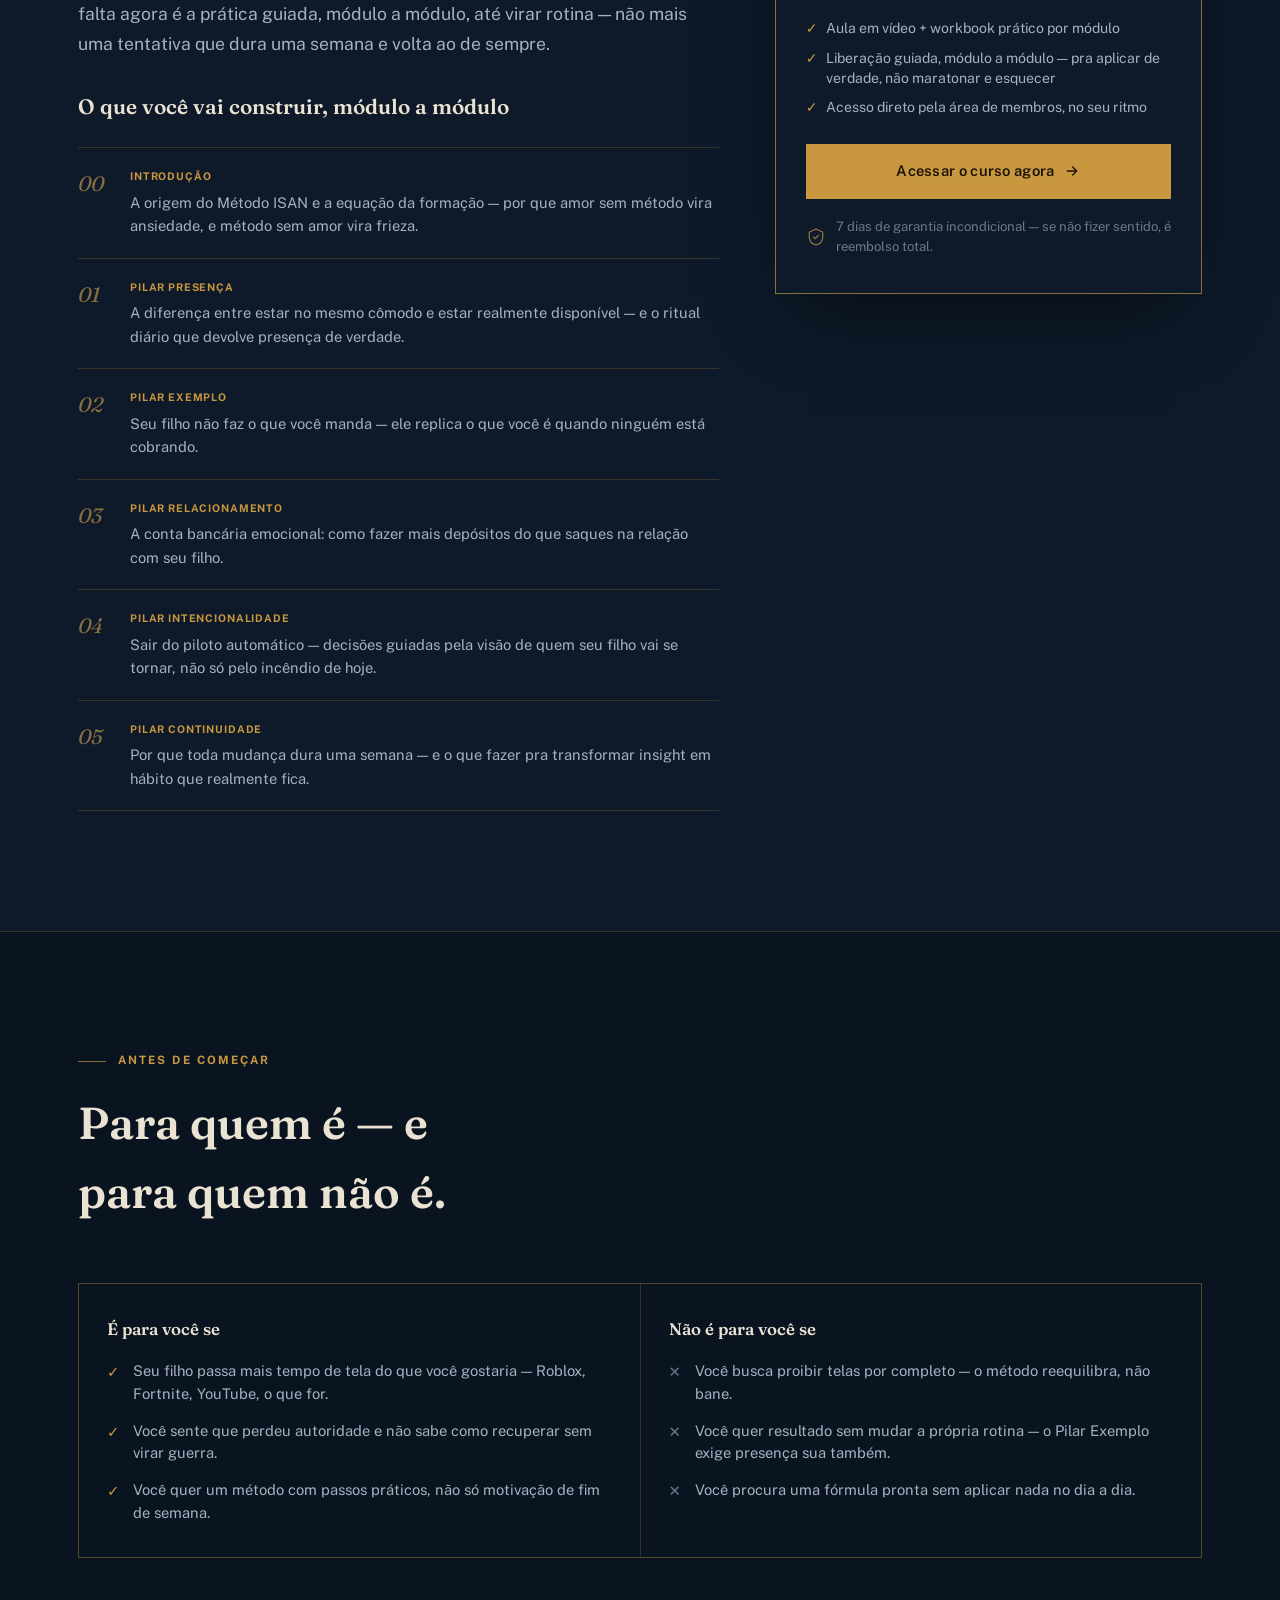
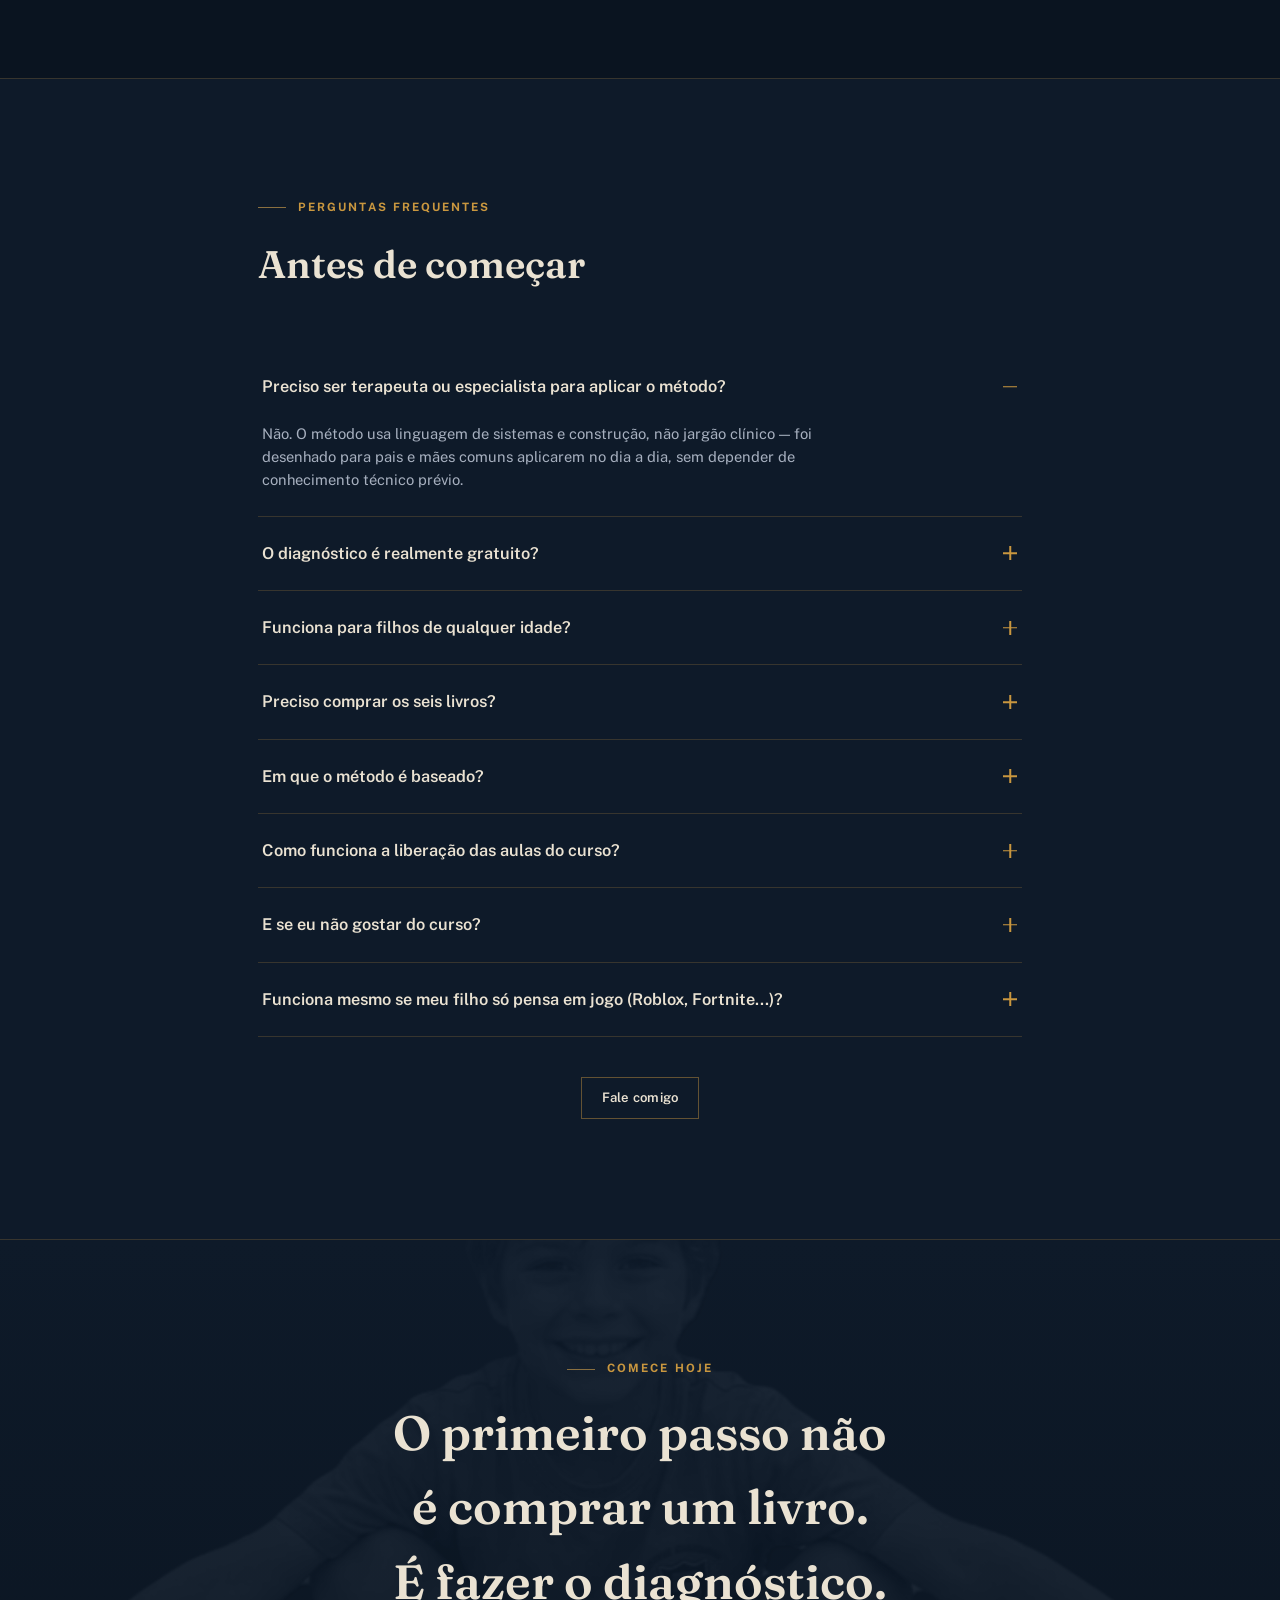
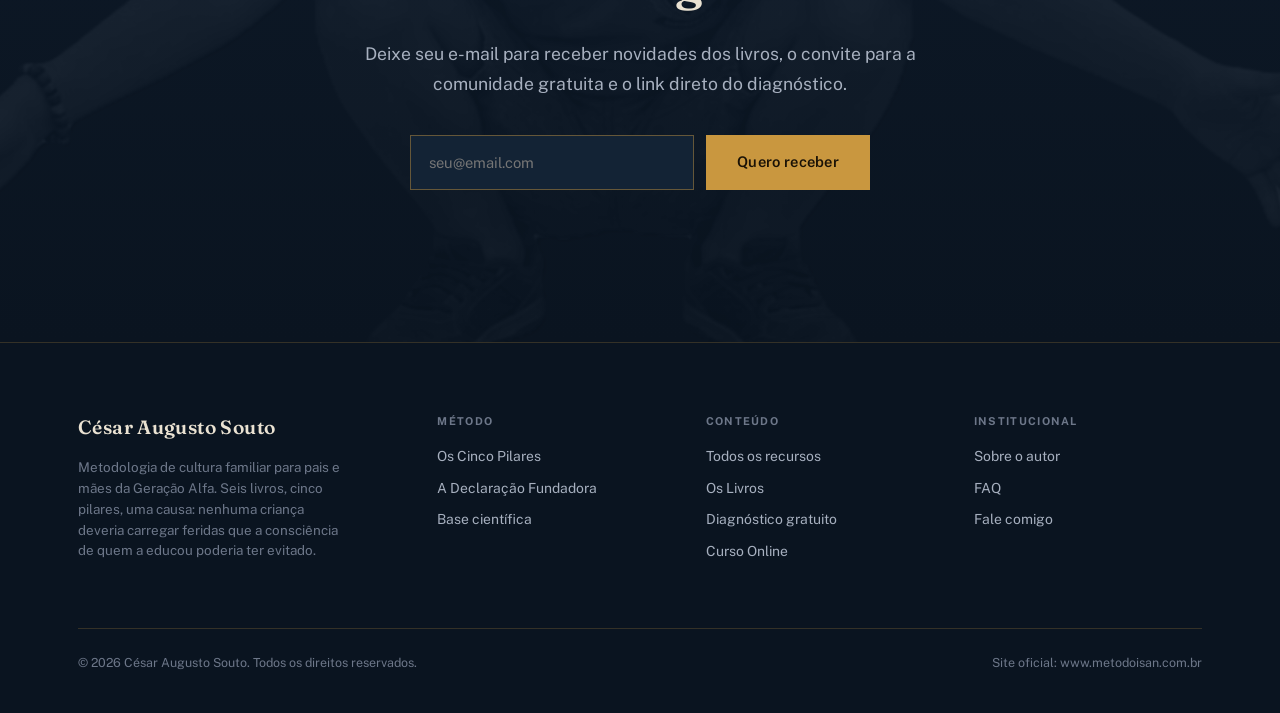
==== commit c786006b: "Inclui os livros 4, 5 e 6 na secao de livros do site A trilogia virou biblioteca de seis titulos. A " ====
--- a/index.html
+++ b/index.html
@@ -4,7 +4,7 @@
 <meta charset="UTF-8" />
 <meta name="viewport" content="width=device-width, initial-scale=1.0" />
 <title>Os Cinco Pilares — César Augusto Souto</title>
-<meta name="description" content="Uma metodologia de cultura familiar. Três livros, cinco pilares, dois diagnósticos gratuitos por IA — para pais e mães da Geração Alfa." />
+<meta name="description" content="Uma metodologia de cultura familiar. Seis livros, cinco pilares, dois diagnósticos gratuitos por IA — para pais e mães da Geração Alfa." />
 <style>
 /* ============ FONTS ============ */
 @font-face{font-family:'Fraunces';font-style:italic;font-weight:300 600;font-display:swap;src:url([data-uri]) format('woff2');}
@@ -370,7 +370,13 @@
 
 /* ============ BOOKS ============ */
 .book-grid{display:grid;grid-template-columns:repeat(3,1fr);gap:32px}
-@media (max-width:940px){.book-grid{grid-template-columns:1fr;max-width:420px;margin:0 auto}}
+@media (max-width:940px){.book-grid{grid-template-columns:repeat(2,1fr);gap:22px}}
+@media (max-width:620px){.book-grid{grid-template-columns:1fr;max-width:420px;margin:0 auto}}
+.book-band{display:flex;align-items:center;gap:16px;margin:0 0 26px}
+.book-band span{font-size:.72rem;letter-spacing:.16em;text-transform:uppercase;color:var(--gold);white-space:nowrap}
+.book-band i{flex:1;height:1px;background:var(--line-strong)}
+.book-band small{font-size:.78rem;color:var(--text-faint);white-space:nowrap}
+@media (max-width:620px){.book-band small{display:none}}
 .book-card{background:var(--ink-1);border:1px solid var(--line);display:flex;flex-direction:column;transition:transform .35s cubic-bezier(.16,1,.3,1), border-color .35s}
 .book-card:hover{transform:translateY(-8px);border-color:var(--line-strong)}
 .book-cover{aspect-ratio:5/7.6;overflow:hidden;border-bottom:1px solid var(--line)}
@@ -488,7 +494,7 @@
       <a href="#recursos">Recursos</a>
       <a href="#metodo">O Método</a>
       <a href="#diagnostico">Diagnóstico</a>
-      <a href="#livros">A Trilogia</a>
+      <a href="#livros">Os Livros</a>
       <a href="#comunidade">Curso Online</a>
       <a href="#faq">FAQ</a>
     </nav>
@@ -634,9 +640,9 @@
       </a>
       <a href="#livros" class="res-card">
         <div class="res-icon"><svg viewBox="0 0 24 24" fill="none" stroke="currentColor" stroke-width="1.6" stroke-linecap="round" stroke-linejoin="round"><path d="M4 5.5C4 4.7 4.7 4 5.5 4H12v16H5.5A1.5 1.5 0 0 1 4 18.5v-13Z"/><path d="M20 5.5c0-.8-.7-1.5-1.5-1.5H12v16h6.5a1.5 1.5 0 0 0 1.5-1.5v-13Z"/></svg></div>
-        <div class="res-tag">A Trilogia</div>
-        <h3>Os 3 Livros</h3>
-        <p>Três portas de entrada para o mesmo método — para pais, mães ou o casal.</p>
+        <div class="res-tag">A Biblioteca</div>
+        <h3>Os 6 Livros</h3>
+        <p>Seis portas de entrada para o mesmo método — três ensinam, três contam a história por dentro.</p>
         <span class="res-link">Ver os livros →</span>
       </a>
       <a href="#comunidade" class="res-card">
@@ -858,14 +864,16 @@
   </div>
 </section>
 
-<!-- ============ TRILOGIA ============ -->
+<!-- ============ OS LIVROS ============ -->
 <section id="livros">
   <div class="wrap">
     <div class="section-head reveal">
-      <div class="eyebrow">OS TRÊS LIVROS</div>
-      <h2 style="font-size:clamp(2rem,4vw,2.8rem)">Três portas de entrada. Um único método.</h2>
-      <p class="lede" style="margin-top:16px">Os livros não competem entre si — são pontos de entrada diferentes para o mesmo sistema. O pai lê o Livro 1 ou o 2. A mãe lê o Livro 3 ou o 2. O casal lê os três.</p>
-    </div>
+      <div class="eyebrow">OS SEIS LIVROS</div>
+      <h2 style="font-size:clamp(2rem,4vw,2.8rem)">Seis portas de entrada. Um único método.</h2>
+      <p class="lede" style="margin-top:16px">Os livros não competem entre si — são pontos de entrada diferentes para o mesmo sistema. Três ensinam o método, passo a passo. Três contam por dentro como é viver isso: a mãe que não planejou, o pai que aprendeu a rir do caos e o menino que o mundo anda podando.</p>
+    </div>
+
+    <div class="book-band reveal"><span>O método</span><i></i><small>A trilogia dos cinco pilares</small></div>
 
     <div class="book-grid reveal-stagger">
       <div class="book-card">
@@ -896,6 +904,41 @@
           <div class="aud">Mães, 30–48 anos · filhos de 10 a 18 anos</div>
           <p class="book-pain">"Amo demais do jeito errado — e não sei como mudar sem abandonar."</p>
           <div class="book-cta"><a href="https://www.amazon.com.br/dp/B0H8R2FDK4" target="_blank" rel="noopener" class="btn btn-ghost btn-sm" style="width:100%;justify-content:center">Comprar na Amazon</a></div>
+        </div>
+      </div>
+    </div>
+
+    <div class="book-band reveal" style="margin-top:56px"><span>As histórias</span><i></i><small>O método visto de dentro da casa</small></div>
+
+    <div class="book-grid reveal-stagger">
+      <div class="book-card">
+        <div class="book-cover"><img src="[data-uri]" alt="Capa do livro A Mãe que Eu Não Planejei Ser, de César Augusto Souto" loading="lazy"></div>
+        <div class="book-info">
+          <div class="book-tag" style="color:var(--mother)">Livro 4 · Para mães</div>
+          <h3>A Mãe que Eu Não Planejei Ser</h3>
+          <div class="aud">Mães · da gravidez inesperada aos primeiros anos</div>
+          <p class="book-pain">"Cuido dele todos os dias — mas o amor que me prometeram não veio."</p>
+          <div class="book-cta"><a href="https://www.amazon.com.br/dp/B0HCWCMW7Q" target="_blank" rel="noopener" class="btn btn-ghost btn-sm" style="width:100%;justify-content:center">Comprar na Amazon</a></div>
+        </div>
+      </div>
+      <div class="book-card">
+        <div class="book-cover"><img src="[data-uri]" alt="Capa do livro O Meu Filho é uma Piada, de César Augusto Souto" loading="lazy"></div>
+        <div class="book-info">
+          <div class="book-tag" style="color:var(--father)">Livro 5 · Para pais</div>
+          <h3>O Meu Filho é uma Piada</h3>
+          <div class="aud">Pais · do primeiro ano até a casa vazia</div>
+          <p class="book-pain">"Estou tão cansado do caos que esqueci que ele também tem graça."</p>
+          <div class="book-cta"><a href="https://www.amazon.com.br/dp/B0HH7XNG3F" target="_blank" rel="noopener" class="btn btn-ghost btn-sm" style="width:100%;justify-content:center">Comprar na Amazon</a></div>
+        </div>
+      </div>
+      <div class="book-card">
+        <div class="book-cover"><img src="[data-uri]" alt="Capa do livro O Menino que o Mundo Não Quer, de César Augusto Souto" loading="lazy"></div>
+        <div class="book-info">
+          <div class="book-tag">Livro 6 · Para pais, mães e escolas</div>
+          <h3>O Menino que o Mundo Não Quer</h3>
+          <div class="aud">Pais, mães, avós e professores · meninos de 3 a 18 anos</div>
+          <p class="book-pain">"Podam nele justamente aquilo que o faria virar homem."</p>
+          <div class="book-cta"><a href="https://www.amazon.com.br/dp/B0HH85CHV4" target="_blank" rel="noopener" class="btn btn-ghost btn-sm" style="width:100%;justify-content:center">Comprar na Amazon</a></div>
         </div>
       </div>
     </div>
@@ -1073,7 +1116,7 @@
         <div class="faq-a"><p>O método se aplica à convivência cotidiana em qualquer fase. Os exemplos dos livros cobrem principalmente crianças e adolescentes de 8 a 18 anos.</p></div>
       </div>
       <div class="faq-item">
-        <button class="faq-q"><span>Preciso comprar os três livros?</span><span class="plus"></span></button>
+        <button class="faq-q"><span>Preciso comprar os seis livros?</span><span class="plus"></span></button>
         <div class="faq-a"><p>Não. Cada livro é uma porta de entrada diferente para o mesmo método. O diagnóstico recomenda qual livro combina com o seu perfil.</p></div>
       </div>
       <div class="faq-item">
@@ -1106,7 +1149,7 @@
     <div class="reveal" style="max-width:640px;margin:0 auto">
       <div class="eyebrow" style="justify-content:center">COMECE HOJE</div>
       <h2>O primeiro passo não é comprar um livro. É fazer o diagnóstico.</h2>
-      <p class="lede">Deixe seu e-mail para receber novidades da trilogia, o convite para a comunidade gratuita e o link direto do diagnóstico.</p>
+      <p class="lede">Deixe seu e-mail para receber novidades dos livros, o convite para a comunidade gratuita e o link direto do diagnóstico.</p>
       <form class="capture" id="capture-form">
         <input type="email" placeholder="seu@email.com" required id="capture-email">
         <button type="submit" class="btn btn-gold">Quero receber</button>
@@ -1123,7 +1166,7 @@
     <div class="foot-grid">
       <div class="foot-brand">
         <span class="brand-name">César Augusto Souto</span>
-        <p>Metodologia de cultura familiar para pais e mães da Geração Alfa. Três livros, cinco pilares, uma causa: nenhuma criança deveria carregar feridas que a consciência de quem a educou poderia ter evitado.</p>
+        <p>Metodologia de cultura familiar para pais e mães da Geração Alfa. Seis livros, cinco pilares, uma causa: nenhuma criança deveria carregar feridas que a consciência de quem a educou poderia ter evitado.</p>
       </div>
       <div class="foot-col">
         <h5>Método</h5>
@@ -1134,7 +1177,7 @@
       <div class="foot-col">
         <h5>Conteúdo</h5>
         <a href="#recursos">Todos os recursos</a>
-        <a href="#livros">A Trilogia</a>
+        <a href="#livros">Os Livros</a>
         <a href="#diagnostico">Diagnóstico gratuito</a>
         <a href="#comunidade">Curso Online</a>
       </div>
@@ -1376,7 +1419,7 @@
   form.addEventListener('submit', function(e){
     e.preventDefault();
     var email = document.getElementById('capture-email').value;
-    document.getElementById('capture-msg').textContent = 'Recebido! Em breve você receberá novidades da trilogia em ' + email + '.';
+    document.getElementById('capture-msg').textContent = 'Recebido! Em breve você receberá novidades dos livros em ' + email + '.';
     form.reset();
   });
 
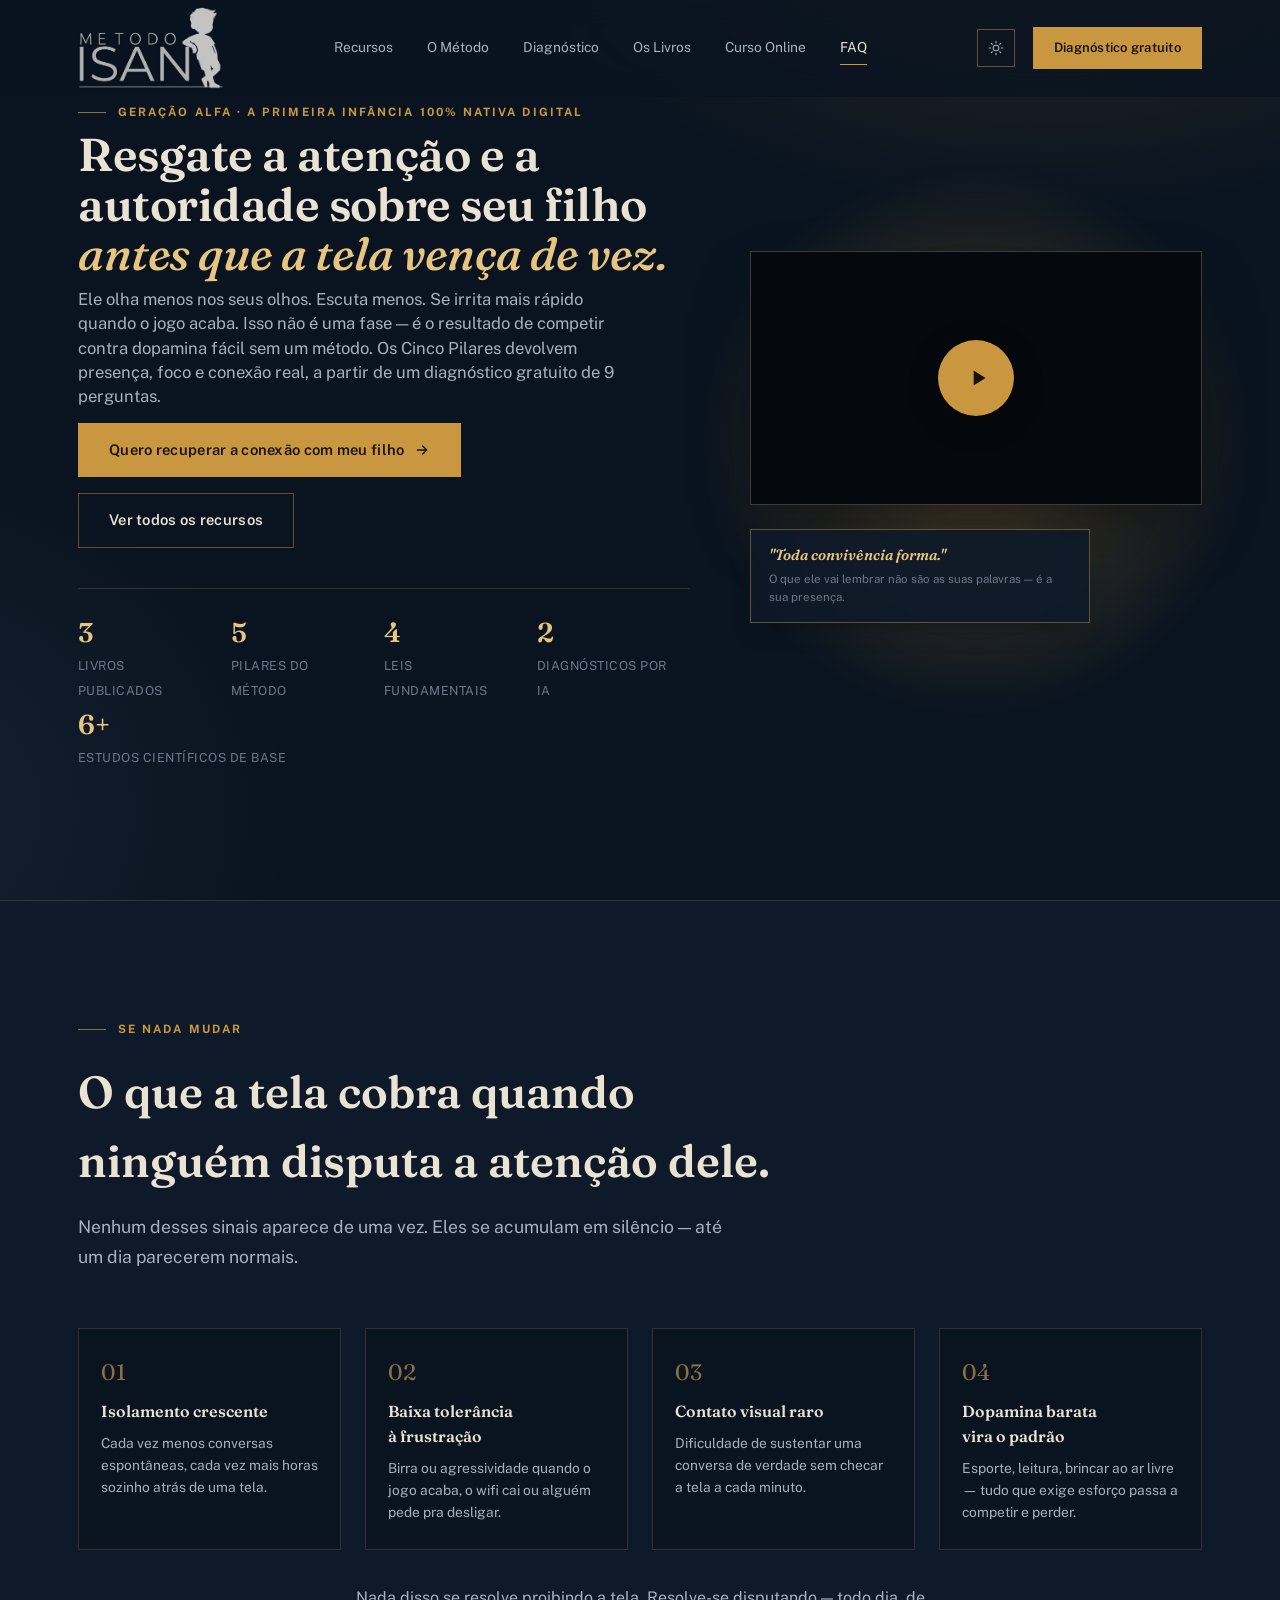
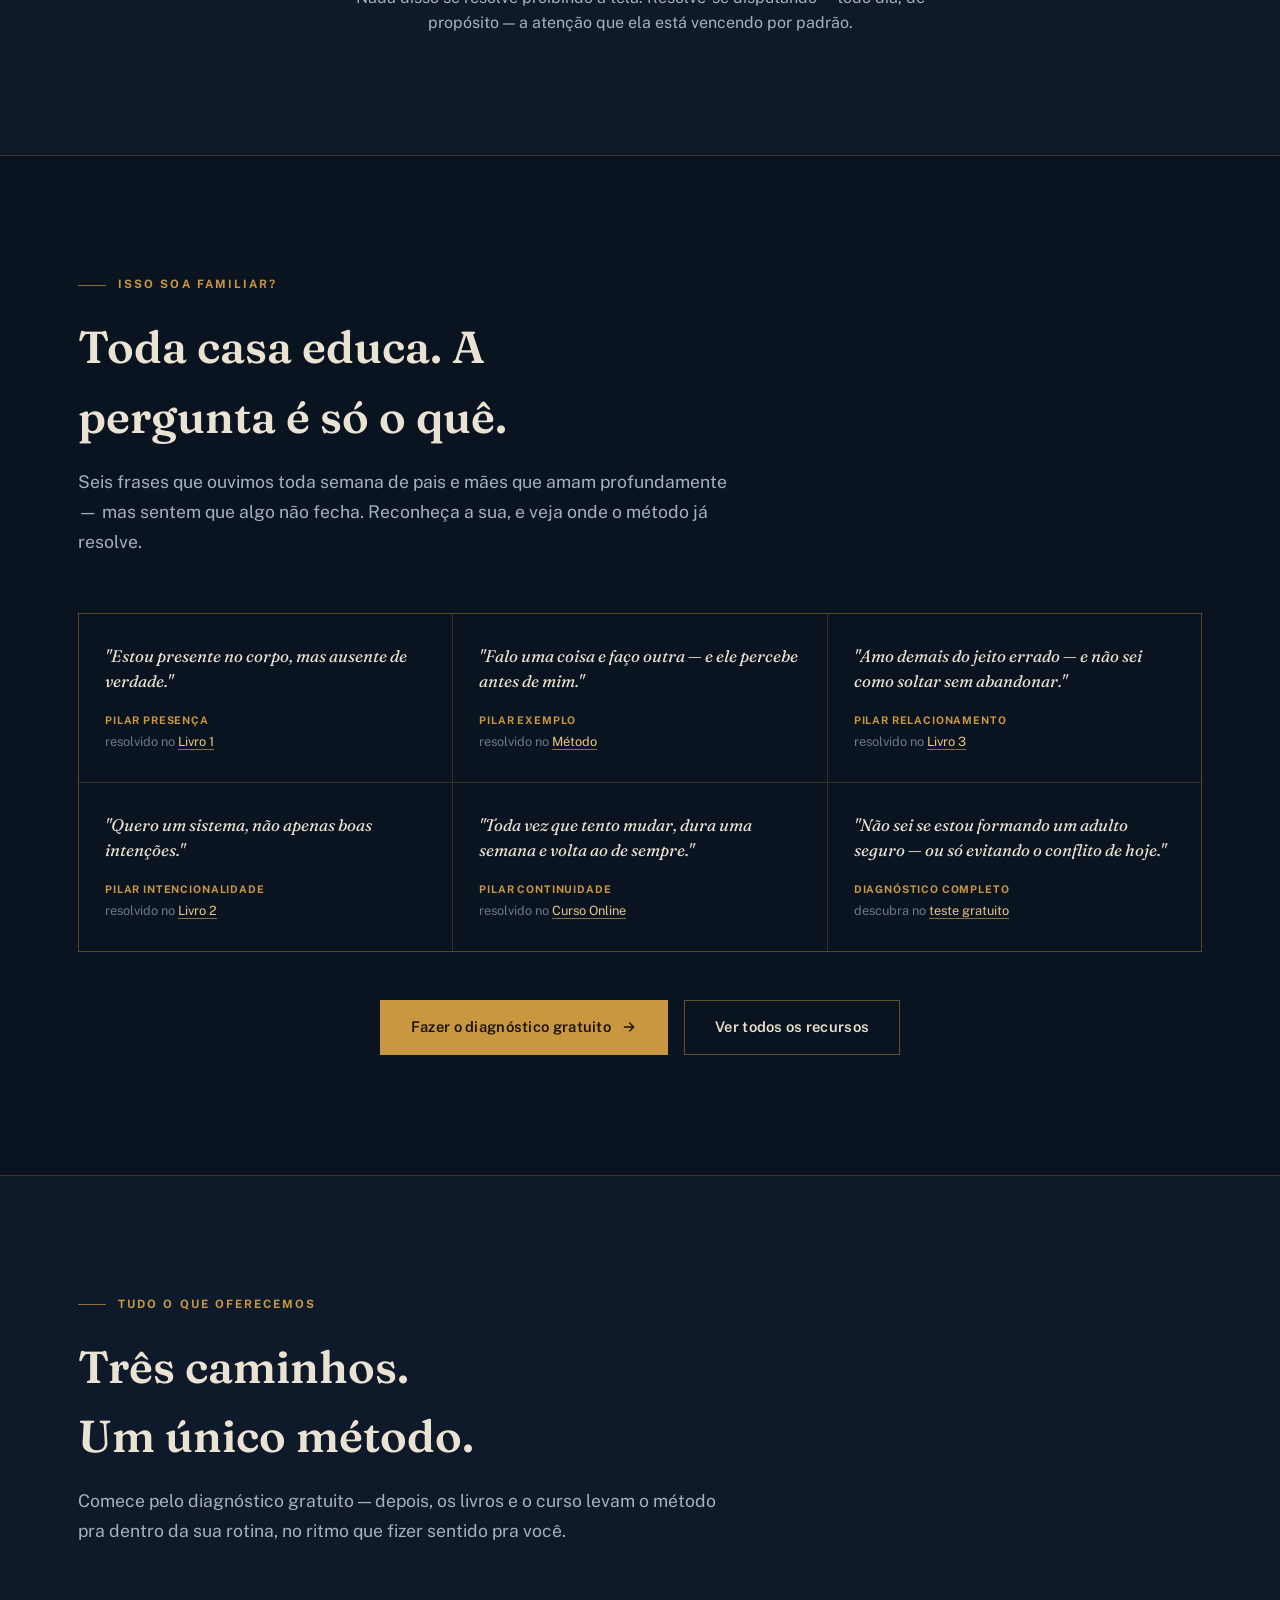
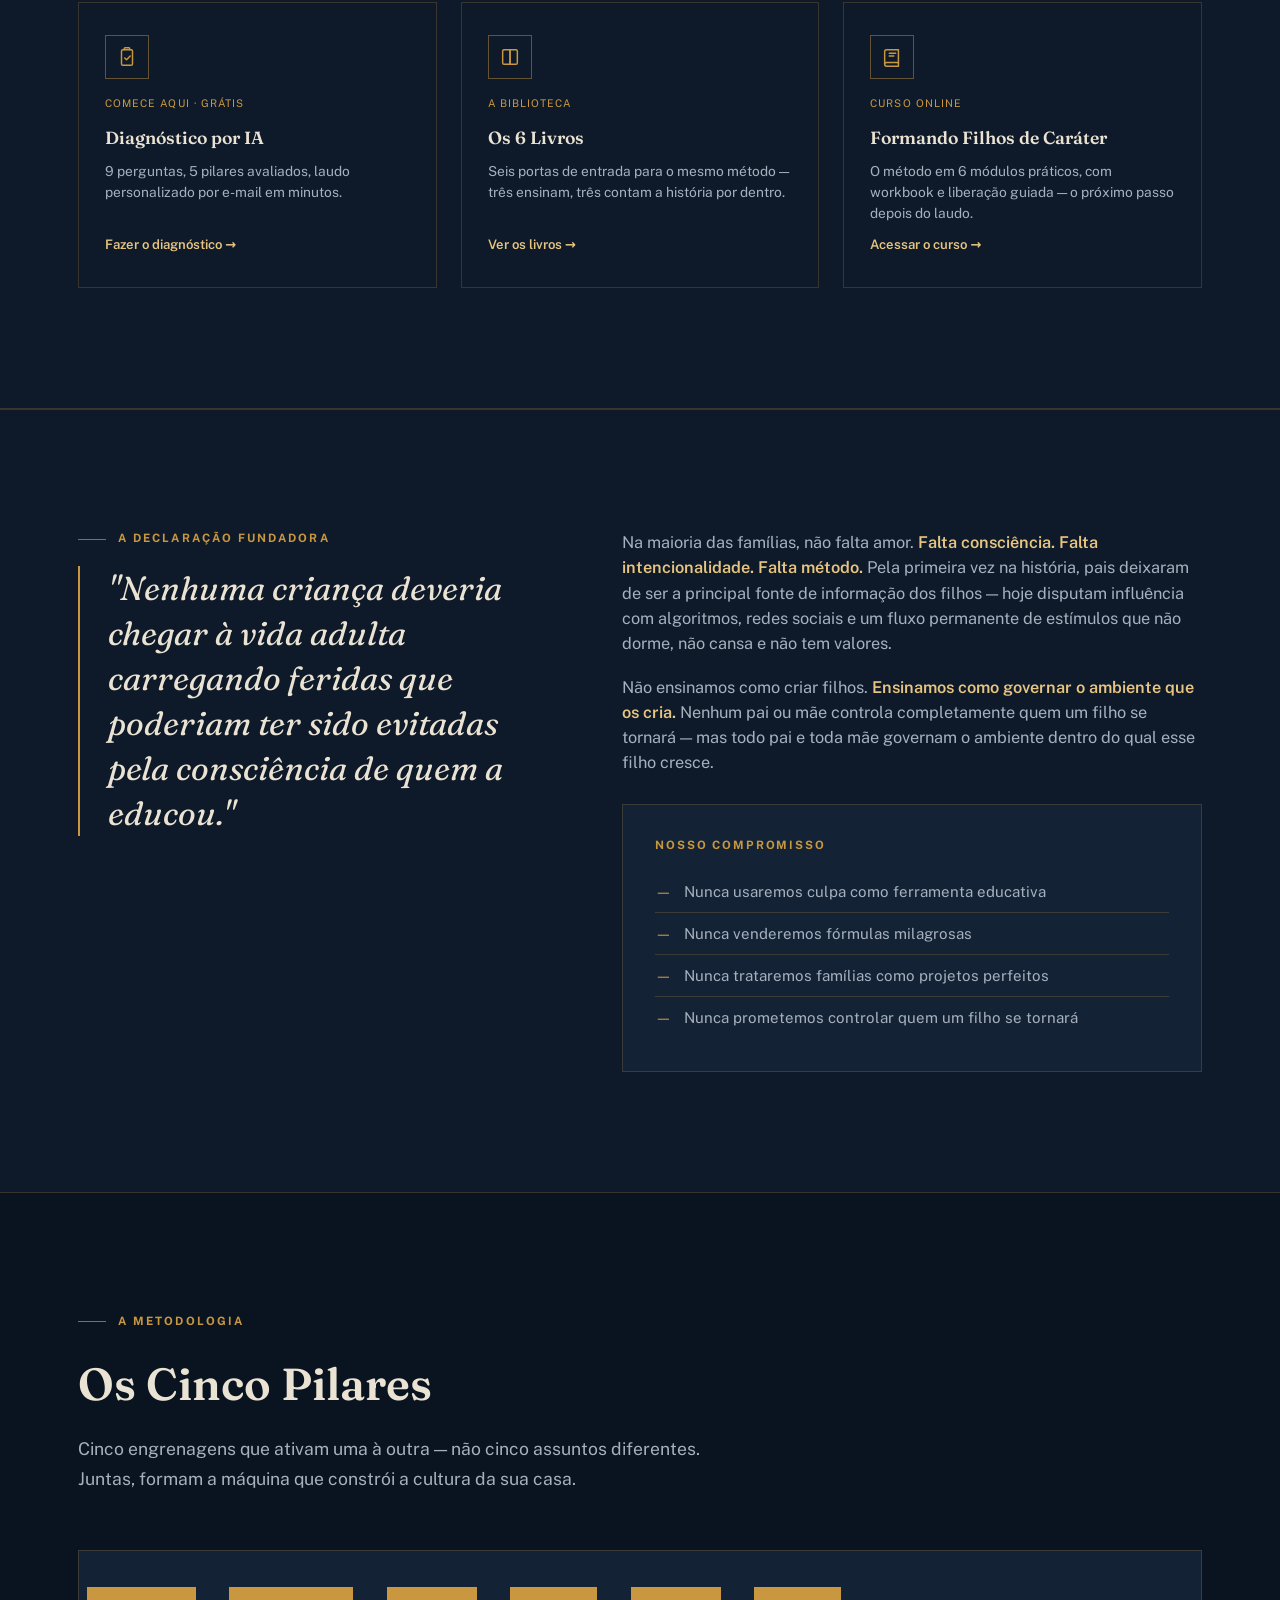
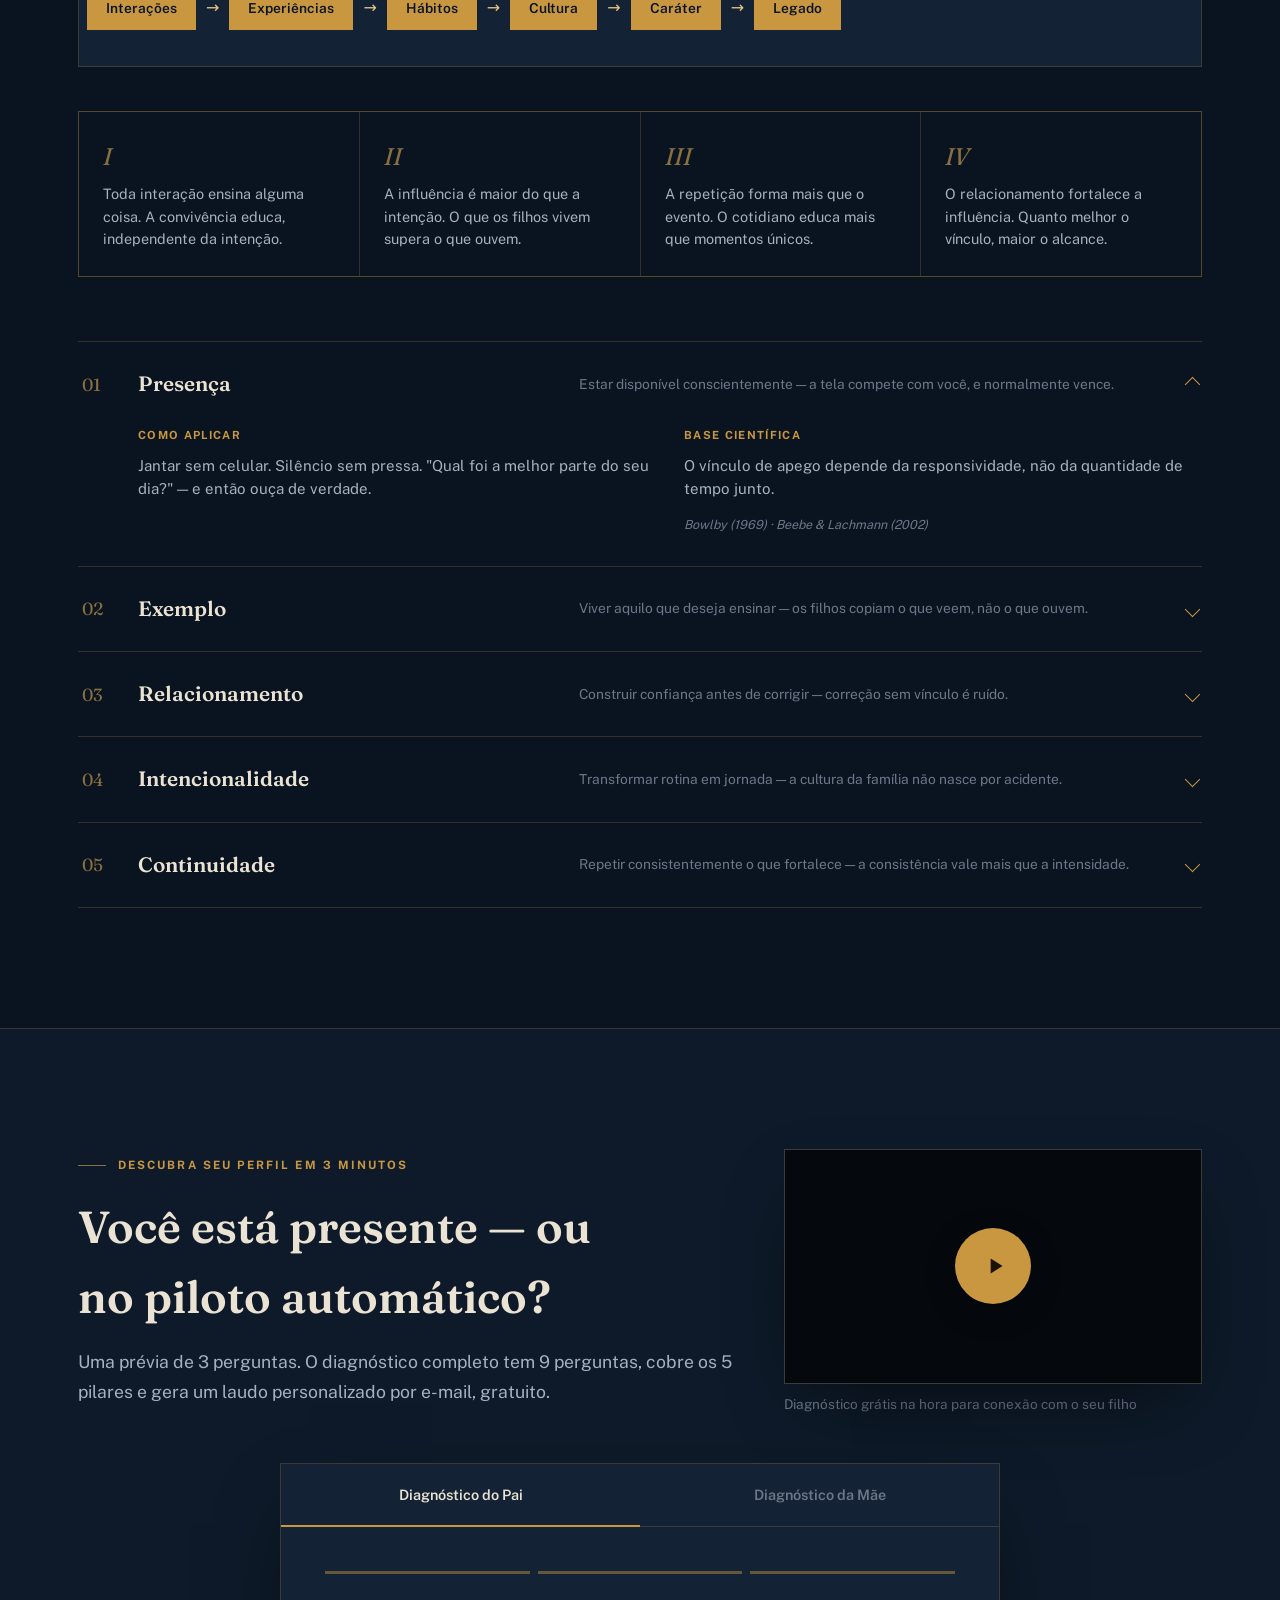
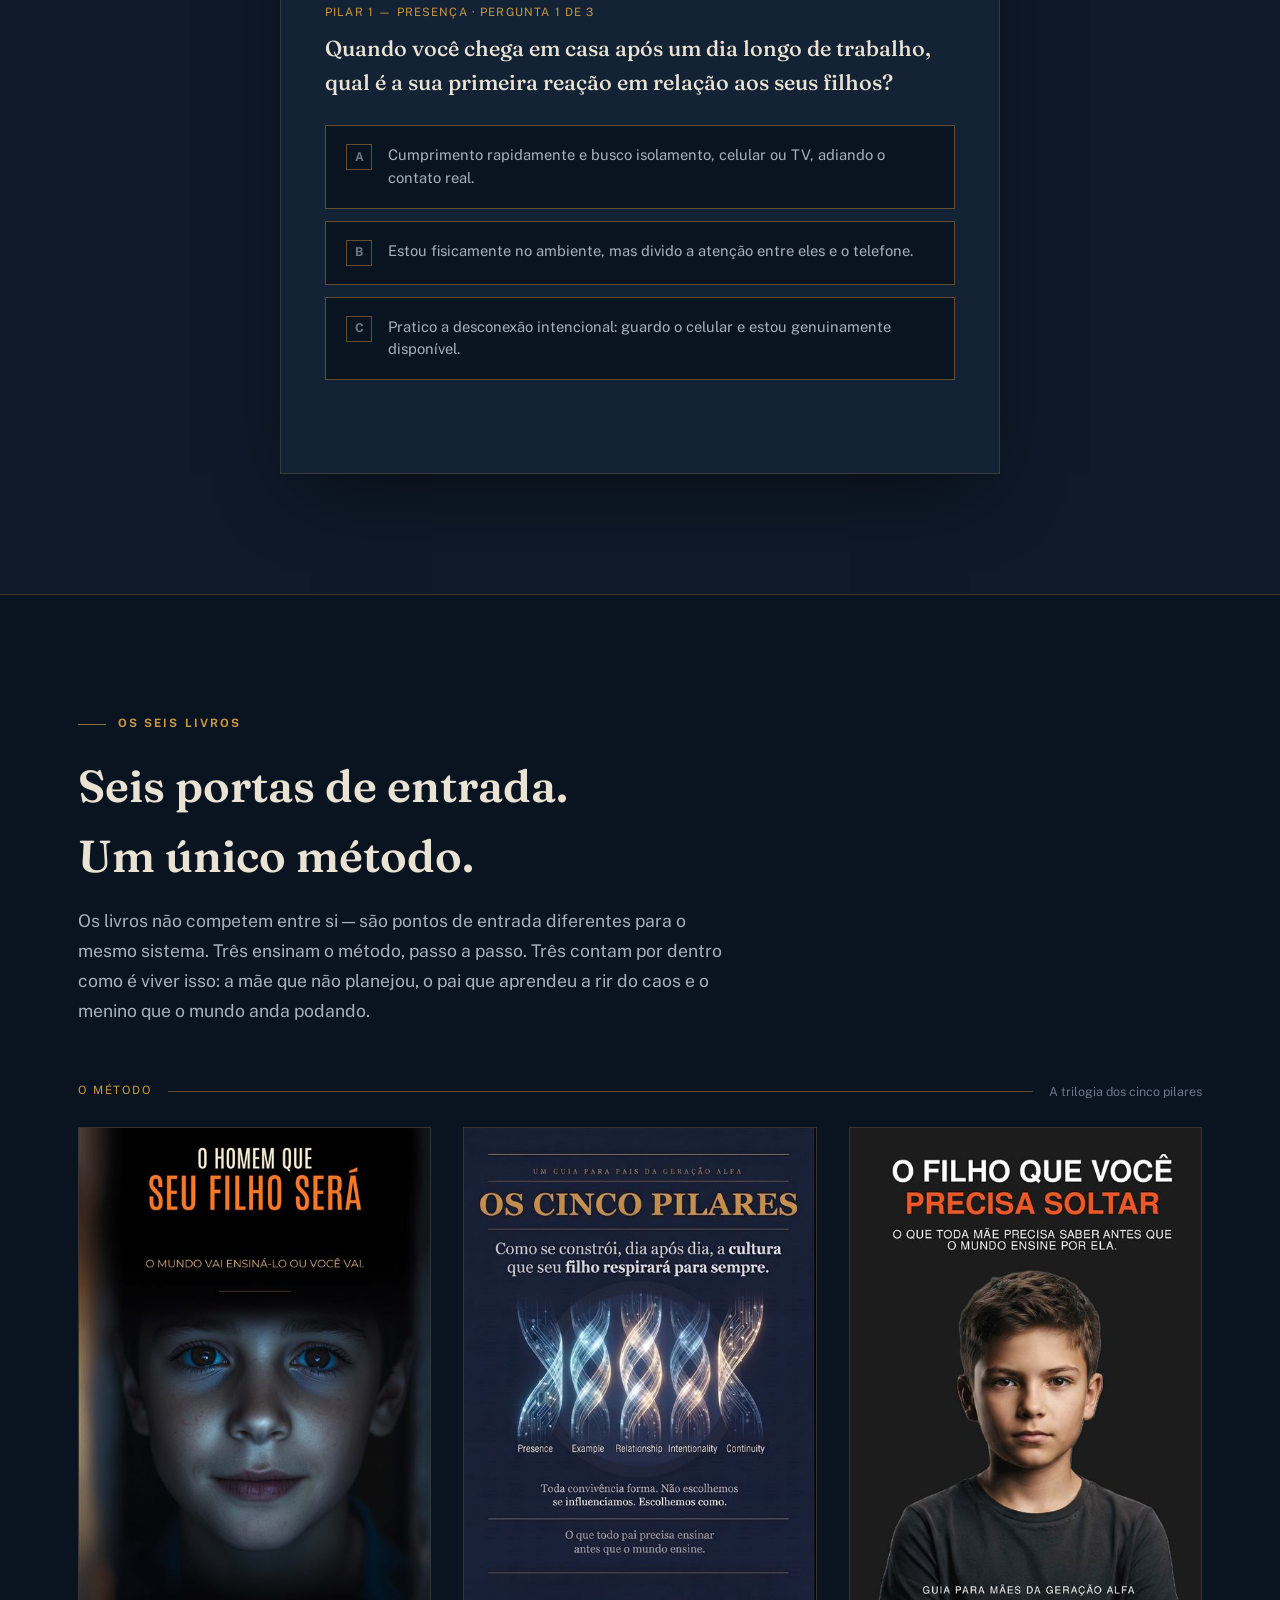
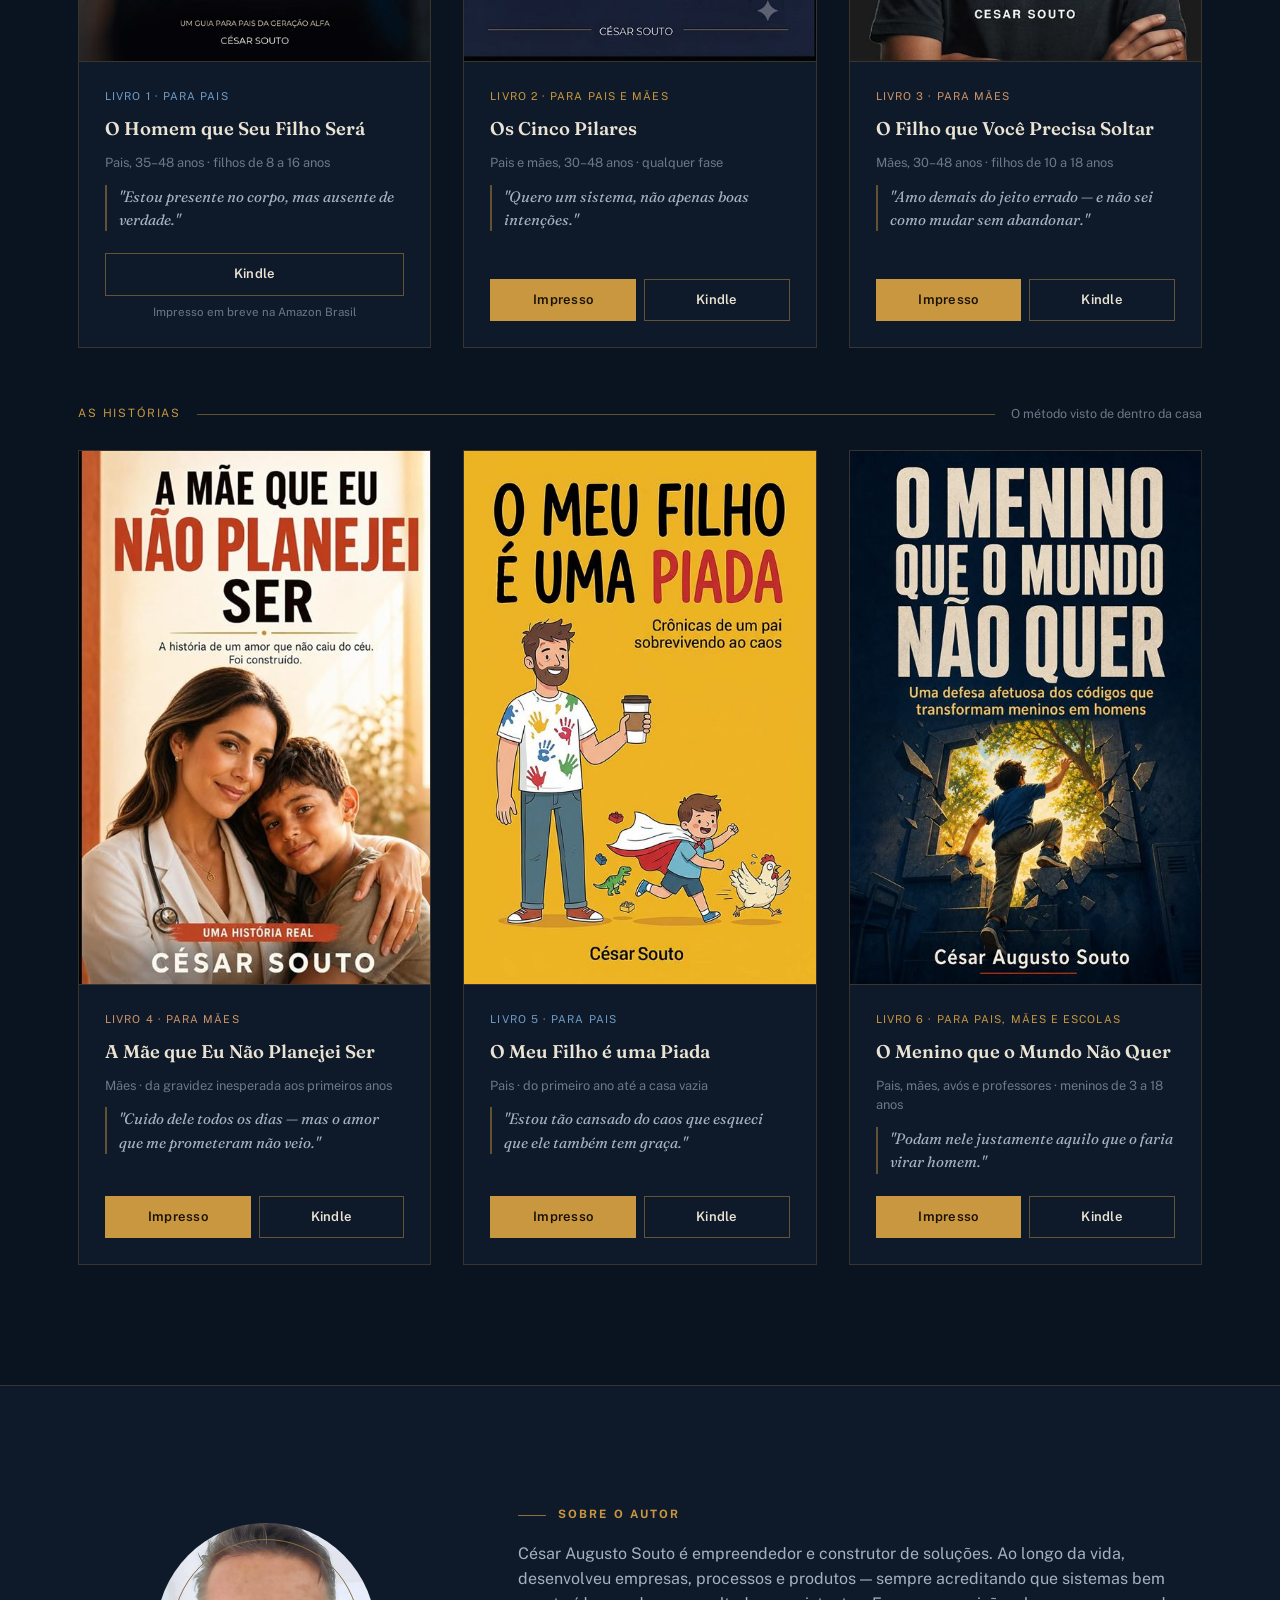
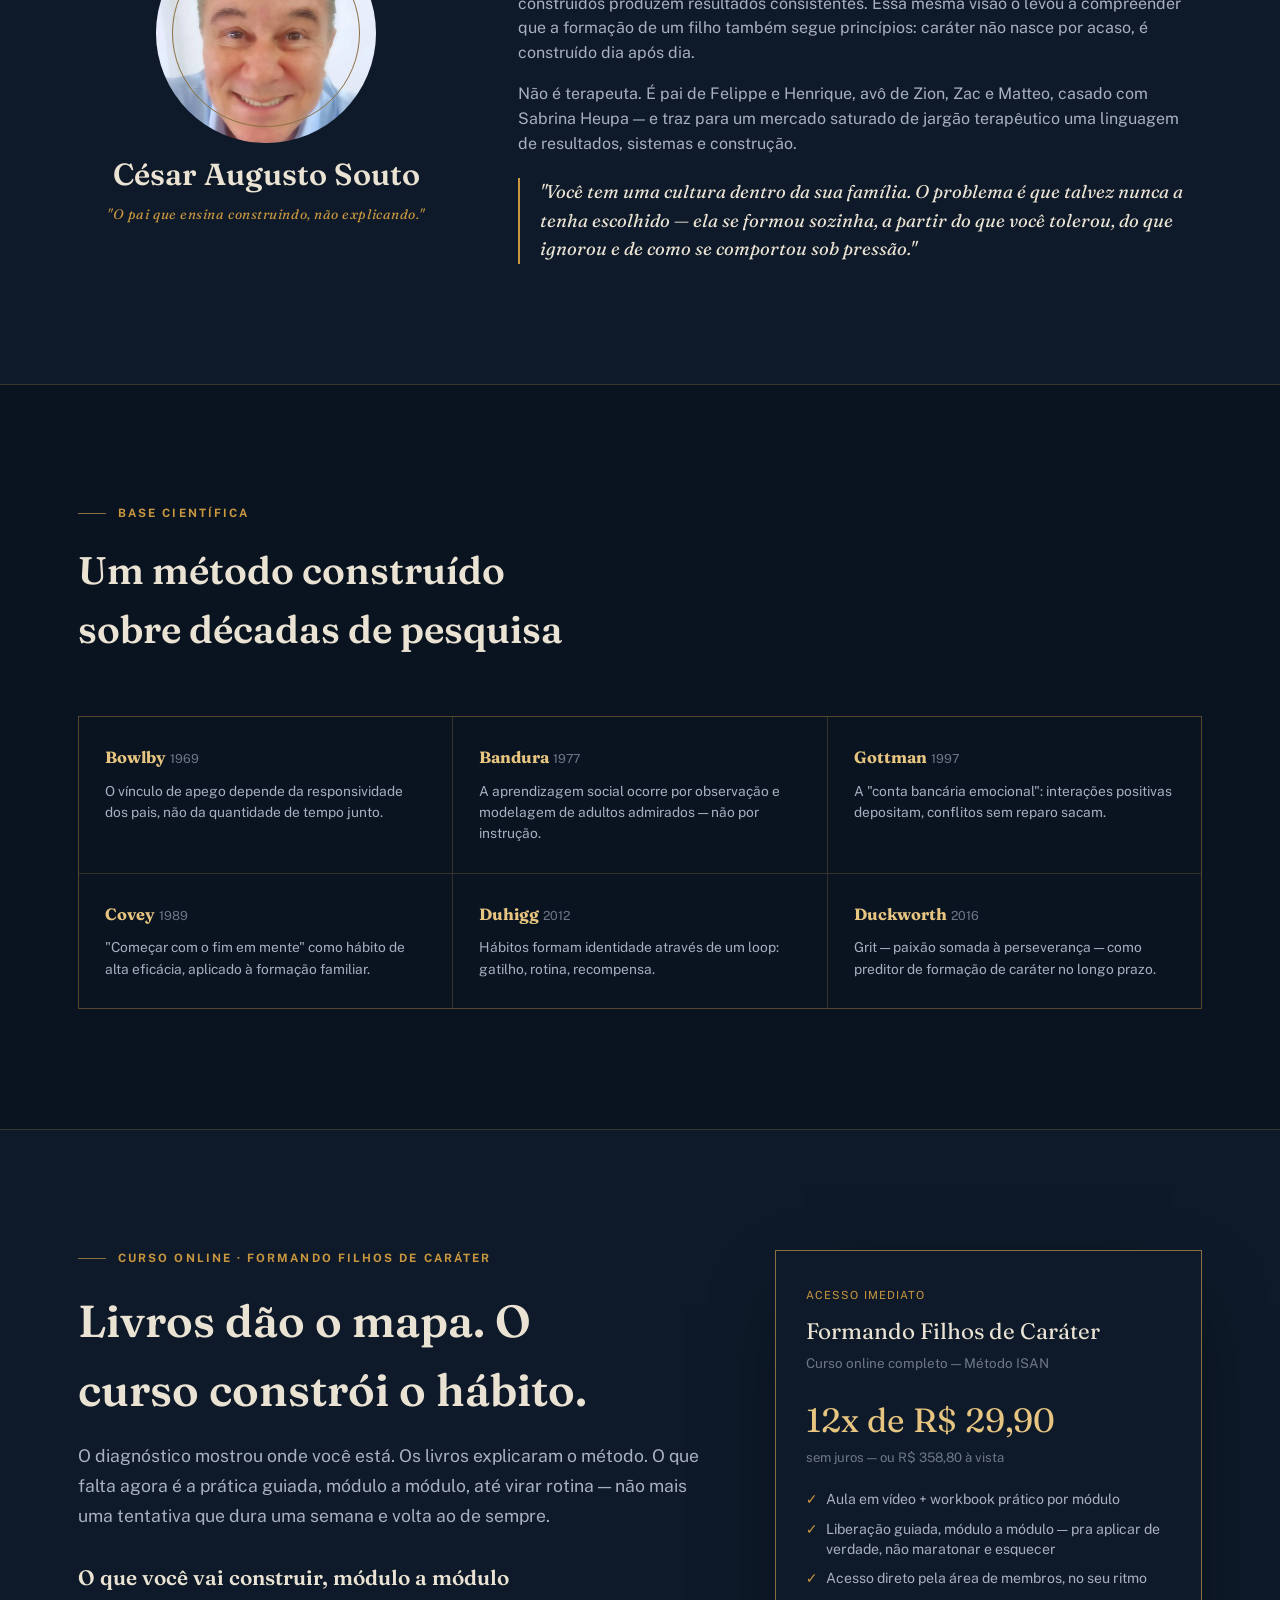
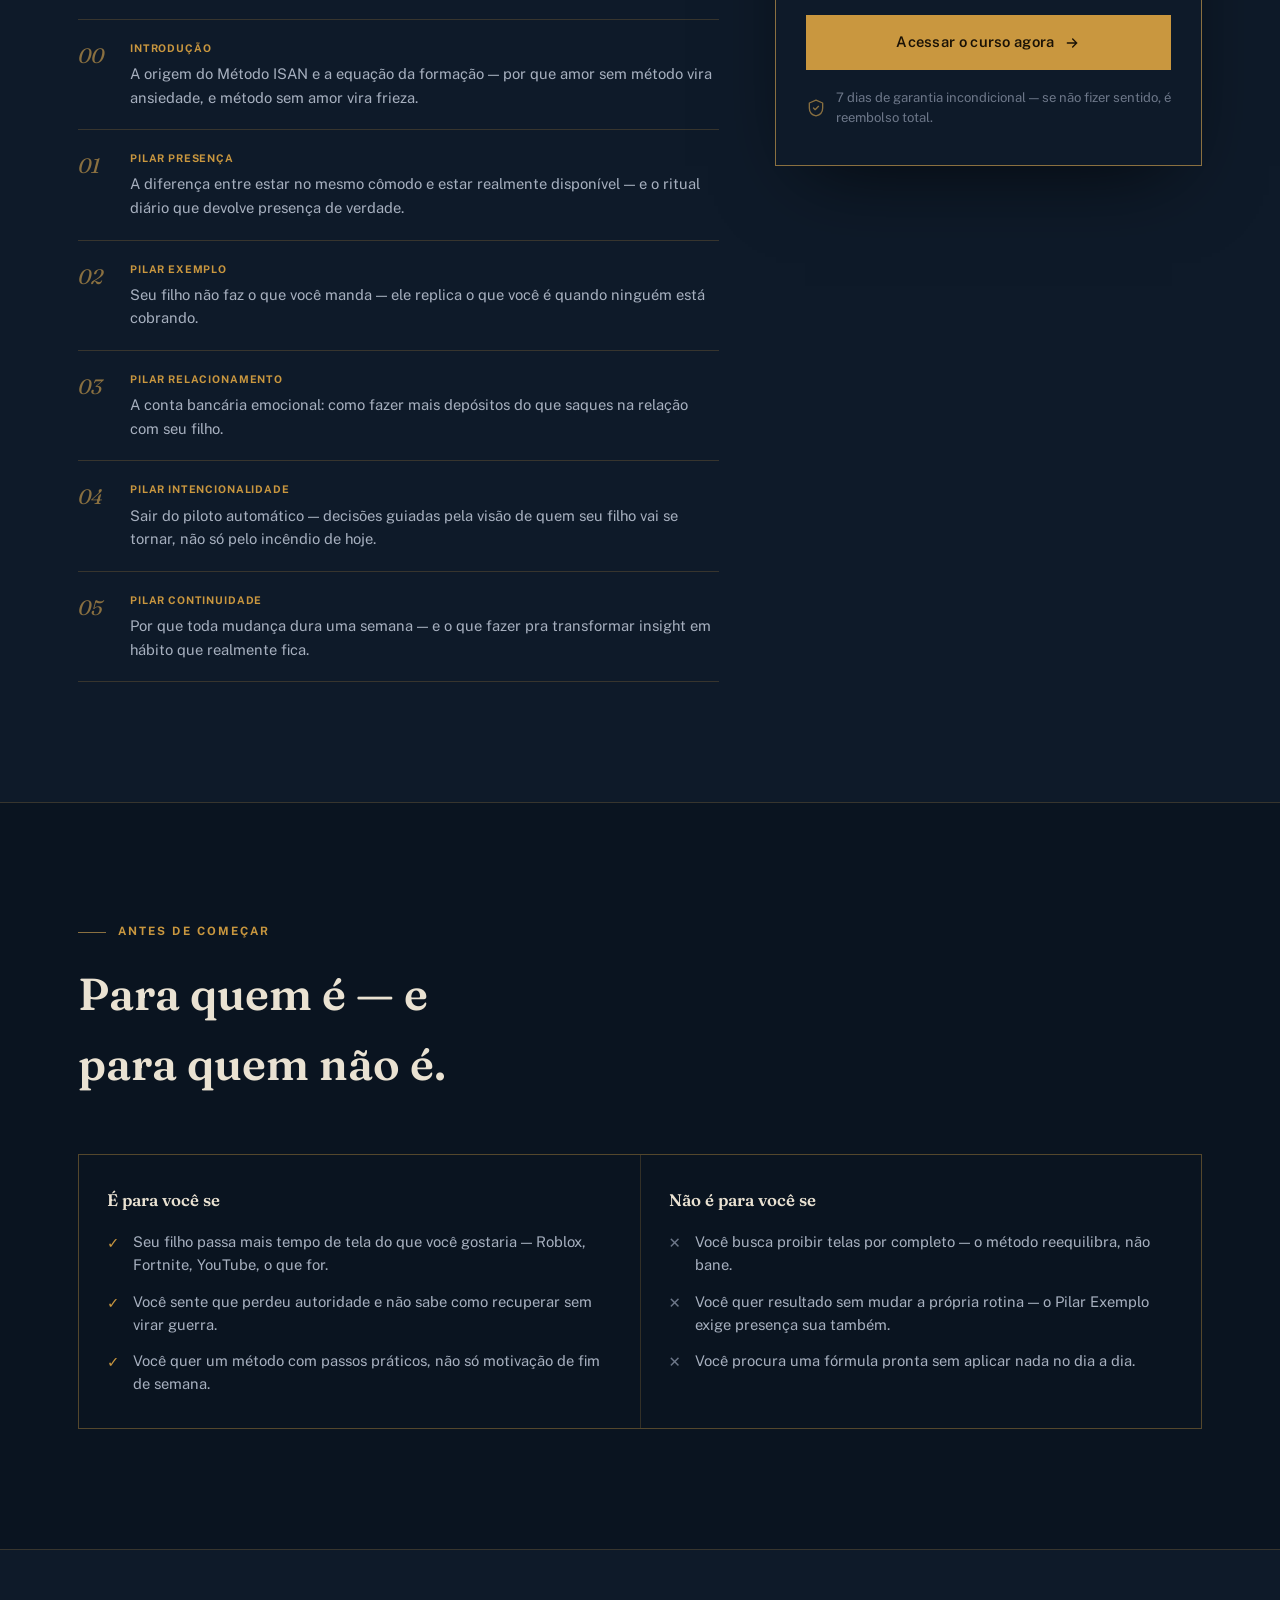
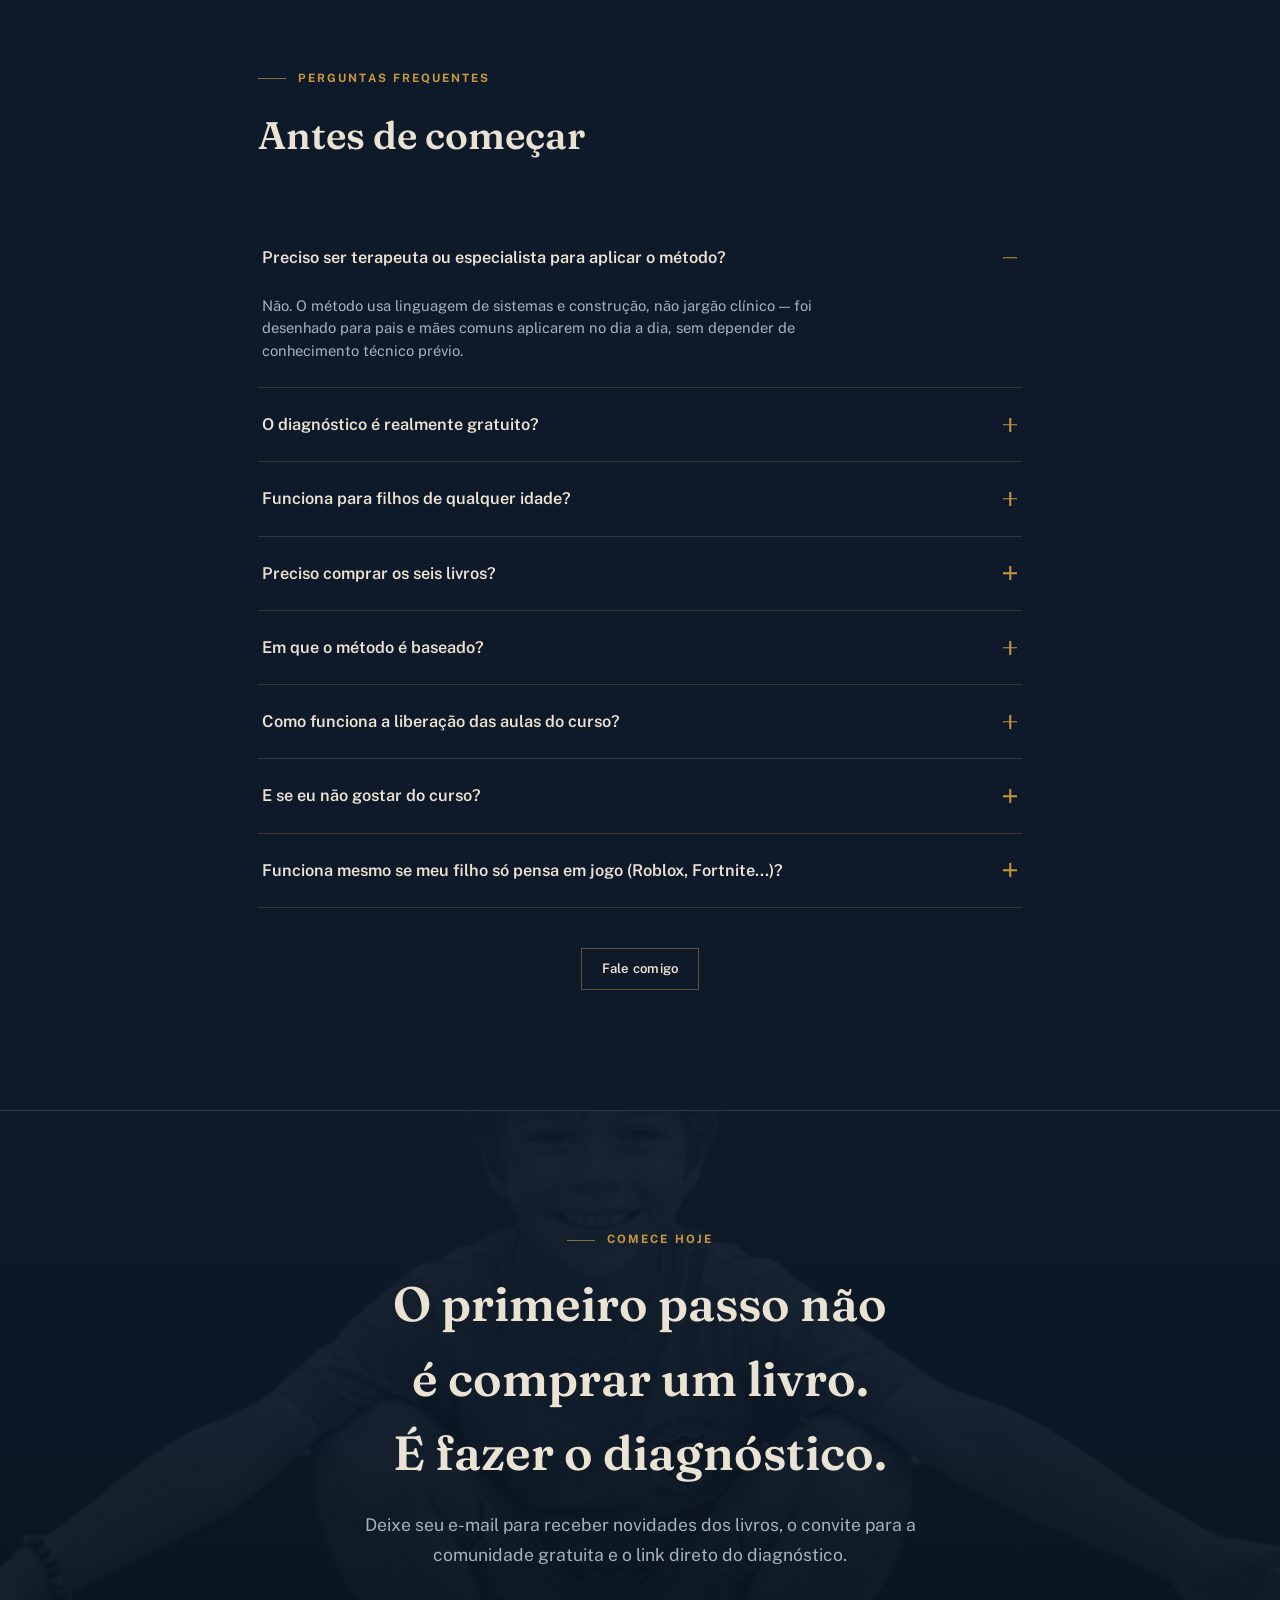
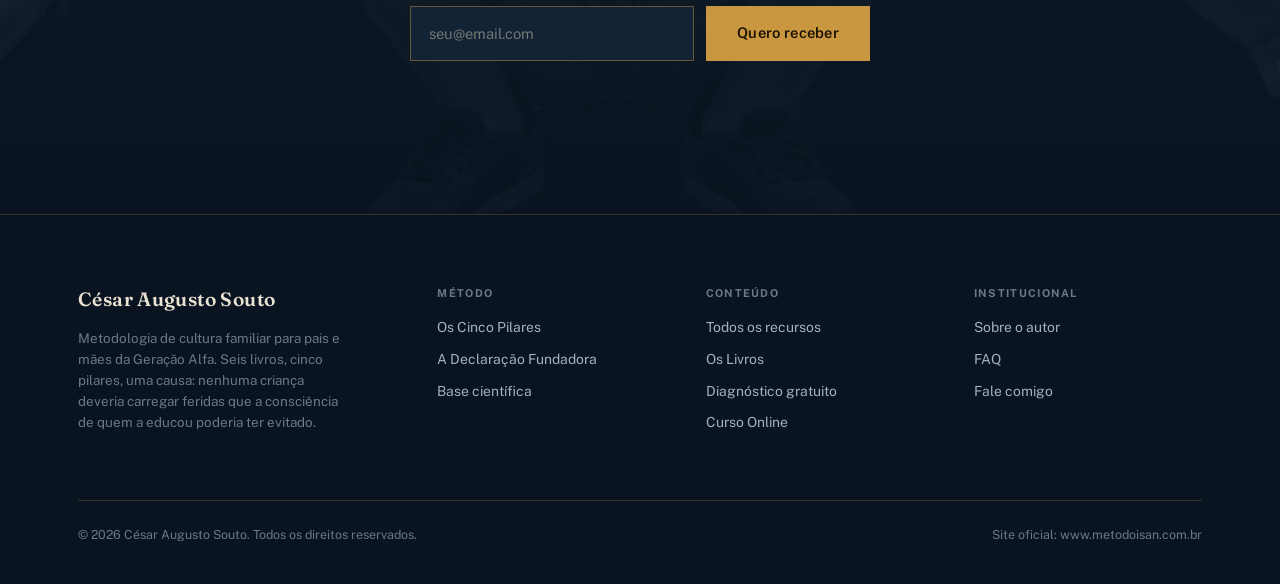
==== commit b67506ec: "Divulga o impresso: botao Impresso + Kindle em cada livro, remove os kits Cada card agora tem dois b" ====
--- a/index.html
+++ b/index.html
@@ -387,10 +387,10 @@
 .book-info .aud{font-size:.8rem;color:var(--text-faint)}
 .book-pain{font-family:var(--serif);font-style:italic;color:var(--text-dim);font-size:.94rem;border-left:2px solid var(--line-strong);padding-left:12px}
 .book-cta{margin-top:auto;padding-top:10px}
-.bundle-bar{display:flex;gap:24px;flex-wrap:wrap;margin-top:48px;padding:28px 32px;background:var(--ink-2);border:1px solid var(--line);align-items:center;justify-content:space-between}
-.bundle-item{display:flex;flex-direction:column;gap:2px}
-.bundle-item b{font-family:var(--serif);color:var(--gold-bright);font-size:1.1rem}
-.bundle-item span{font-size:.78rem;color:var(--text-faint)}
+.buy-row{display:grid;grid-template-columns:1fr 1fr;gap:8px}
+.buy-row-single{grid-template-columns:1fr}
+.buy-btn{width:100%;justify-content:center;padding-left:10px;padding-right:10px}
+.buy-note{margin-top:8px;font-size:.72rem;color:var(--text-faint);text-align:center}
 
 /* ============ AUTHOR ============ */
 .author-grid{display:grid;grid-template-columns:.55fr 1fr;gap:64px;align-items:center}
@@ -883,7 +883,7 @@
           <h3>O Homem que Seu Filho Será</h3>
           <div class="aud">Pais, 35–48 anos · filhos de 8 a 16 anos</div>
           <p class="book-pain">"Estou presente no corpo, mas ausente de verdade."</p>
-          <div class="book-cta"><a href="https://www.amazon.com.br/dp/B0H65W5CWM" target="_blank" rel="noopener" class="btn btn-ghost btn-sm" style="width:100%;justify-content:center">Comprar na Amazon</a></div>
+          <div class="book-cta"><div class="buy-row buy-row-single"><a href="https://www.amazon.com.br/dp/B0H65W5CWM" target="_blank" rel="noopener" class="btn btn-ghost btn-sm buy-btn">Kindle</a></div><div class="buy-note">Impresso em breve na Amazon Brasil</div></div>
         </div>
       </div>
       <div class="book-card">
@@ -893,7 +893,7 @@
           <h3>Os Cinco Pilares</h3>
           <div class="aud">Pais e mães, 30–48 anos · qualquer fase</div>
           <p class="book-pain">"Quero um sistema, não apenas boas intenções."</p>
-          <div class="book-cta"><a href="https://www.amazon.com.br/dp/B0H8QTLGH2" target="_blank" rel="noopener" class="btn btn-ghost btn-sm" style="width:100%;justify-content:center">Comprar na Amazon</a></div>
+          <div class="book-cta"><div class="buy-row"><a href="https://www.amazon.com.br/dp/B0H93P2HX6" target="_blank" rel="noopener" class="btn btn-gold btn-sm buy-btn">Impresso</a><a href="https://www.amazon.com.br/dp/B0H8QTLGH2" target="_blank" rel="noopener" class="btn btn-ghost btn-sm buy-btn">Kindle</a></div></div>
         </div>
       </div>
       <div class="book-card">
@@ -903,7 +903,7 @@
           <h3>O Filho que Você Precisa Soltar</h3>
           <div class="aud">Mães, 30–48 anos · filhos de 10 a 18 anos</div>
           <p class="book-pain">"Amo demais do jeito errado — e não sei como mudar sem abandonar."</p>
-          <div class="book-cta"><a href="https://www.amazon.com.br/dp/B0H8R2FDK4" target="_blank" rel="noopener" class="btn btn-ghost btn-sm" style="width:100%;justify-content:center">Comprar na Amazon</a></div>
+          <div class="book-cta"><div class="buy-row"><a href="https://www.amazon.com.br/dp/B0H9SKW4X9" target="_blank" rel="noopener" class="btn btn-gold btn-sm buy-btn">Impresso</a><a href="https://www.amazon.com.br/dp/B0H8R2FDK4" target="_blank" rel="noopener" class="btn btn-ghost btn-sm buy-btn">Kindle</a></div></div>
         </div>
       </div>
     </div>
@@ -912,13 +912,13 @@
 
     <div class="book-grid reveal-stagger">
       <div class="book-card">
-        <div class="book-cover"><img src="[data-uri]" alt="Capa do livro A Mãe que Eu Não Planejei Ser, de César Augusto Souto" loading="lazy"></div>
+        <div class="book-cover"><img src="[data-uri]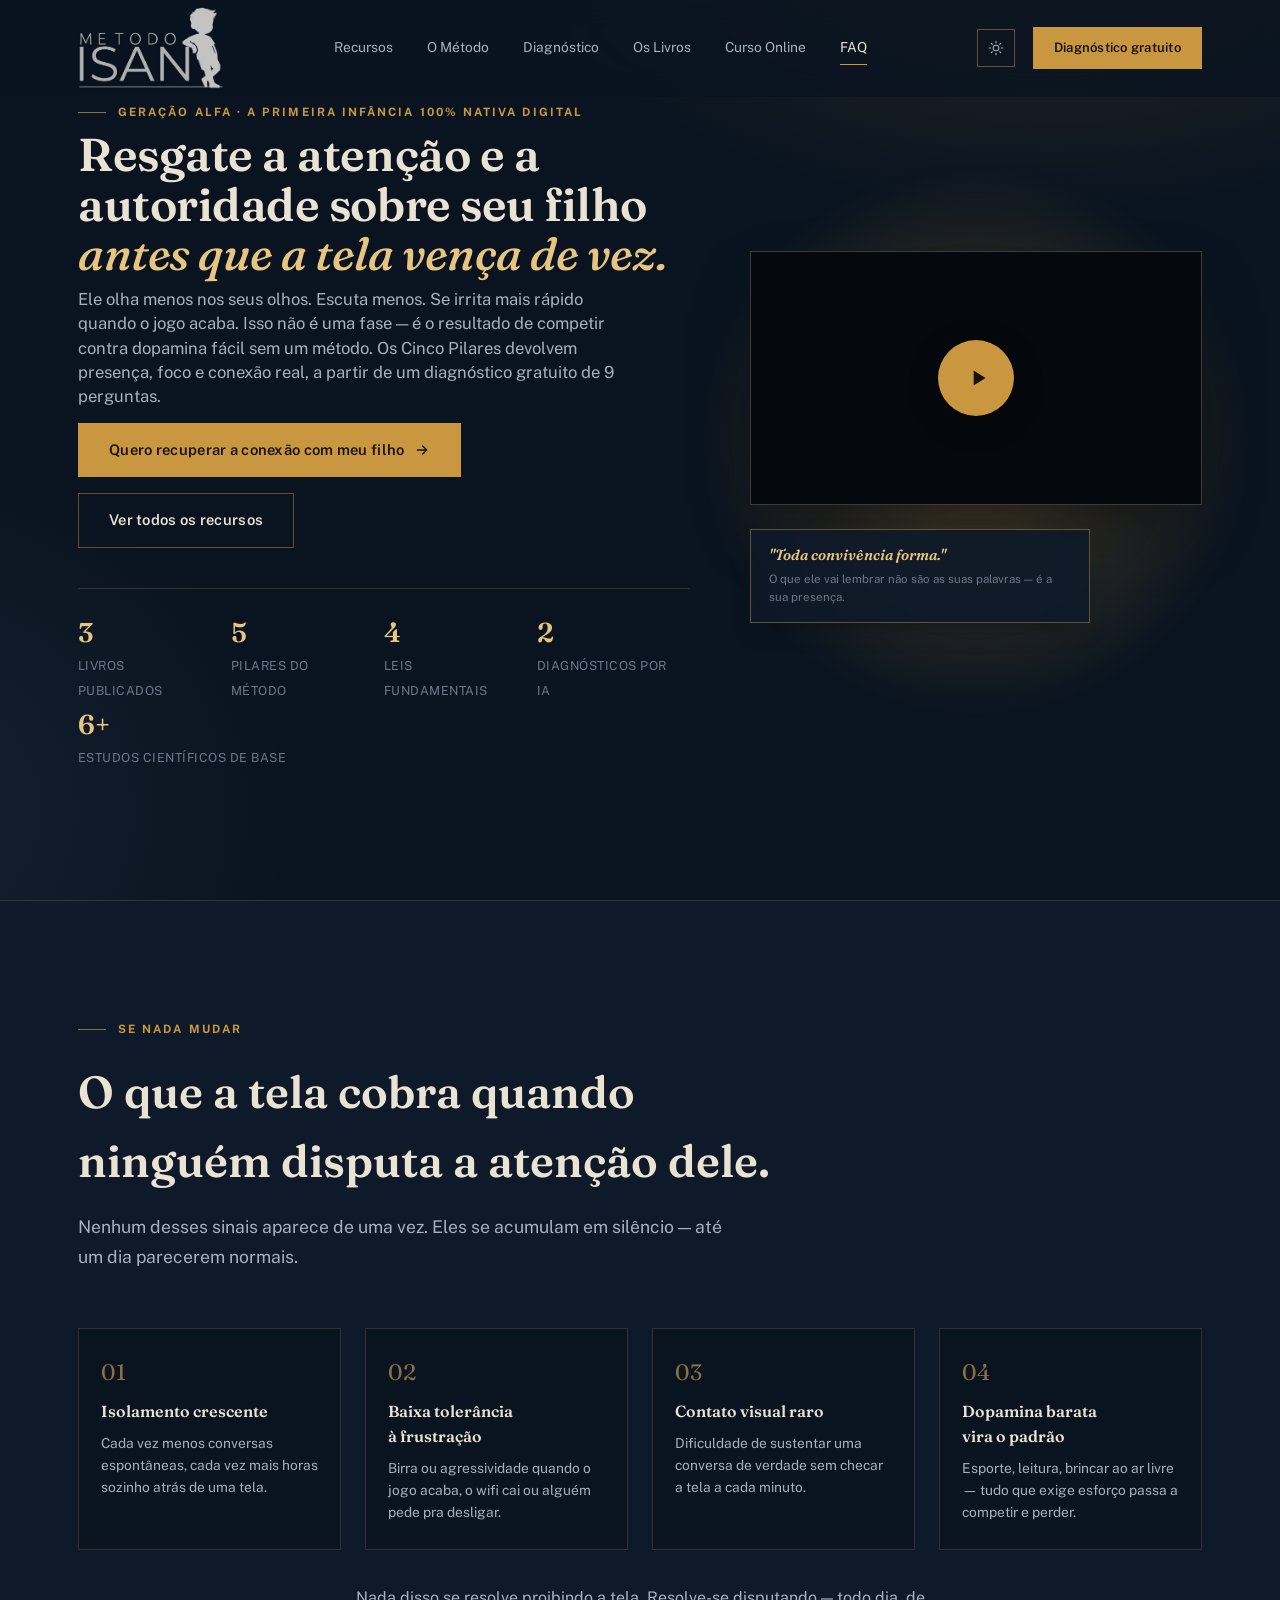
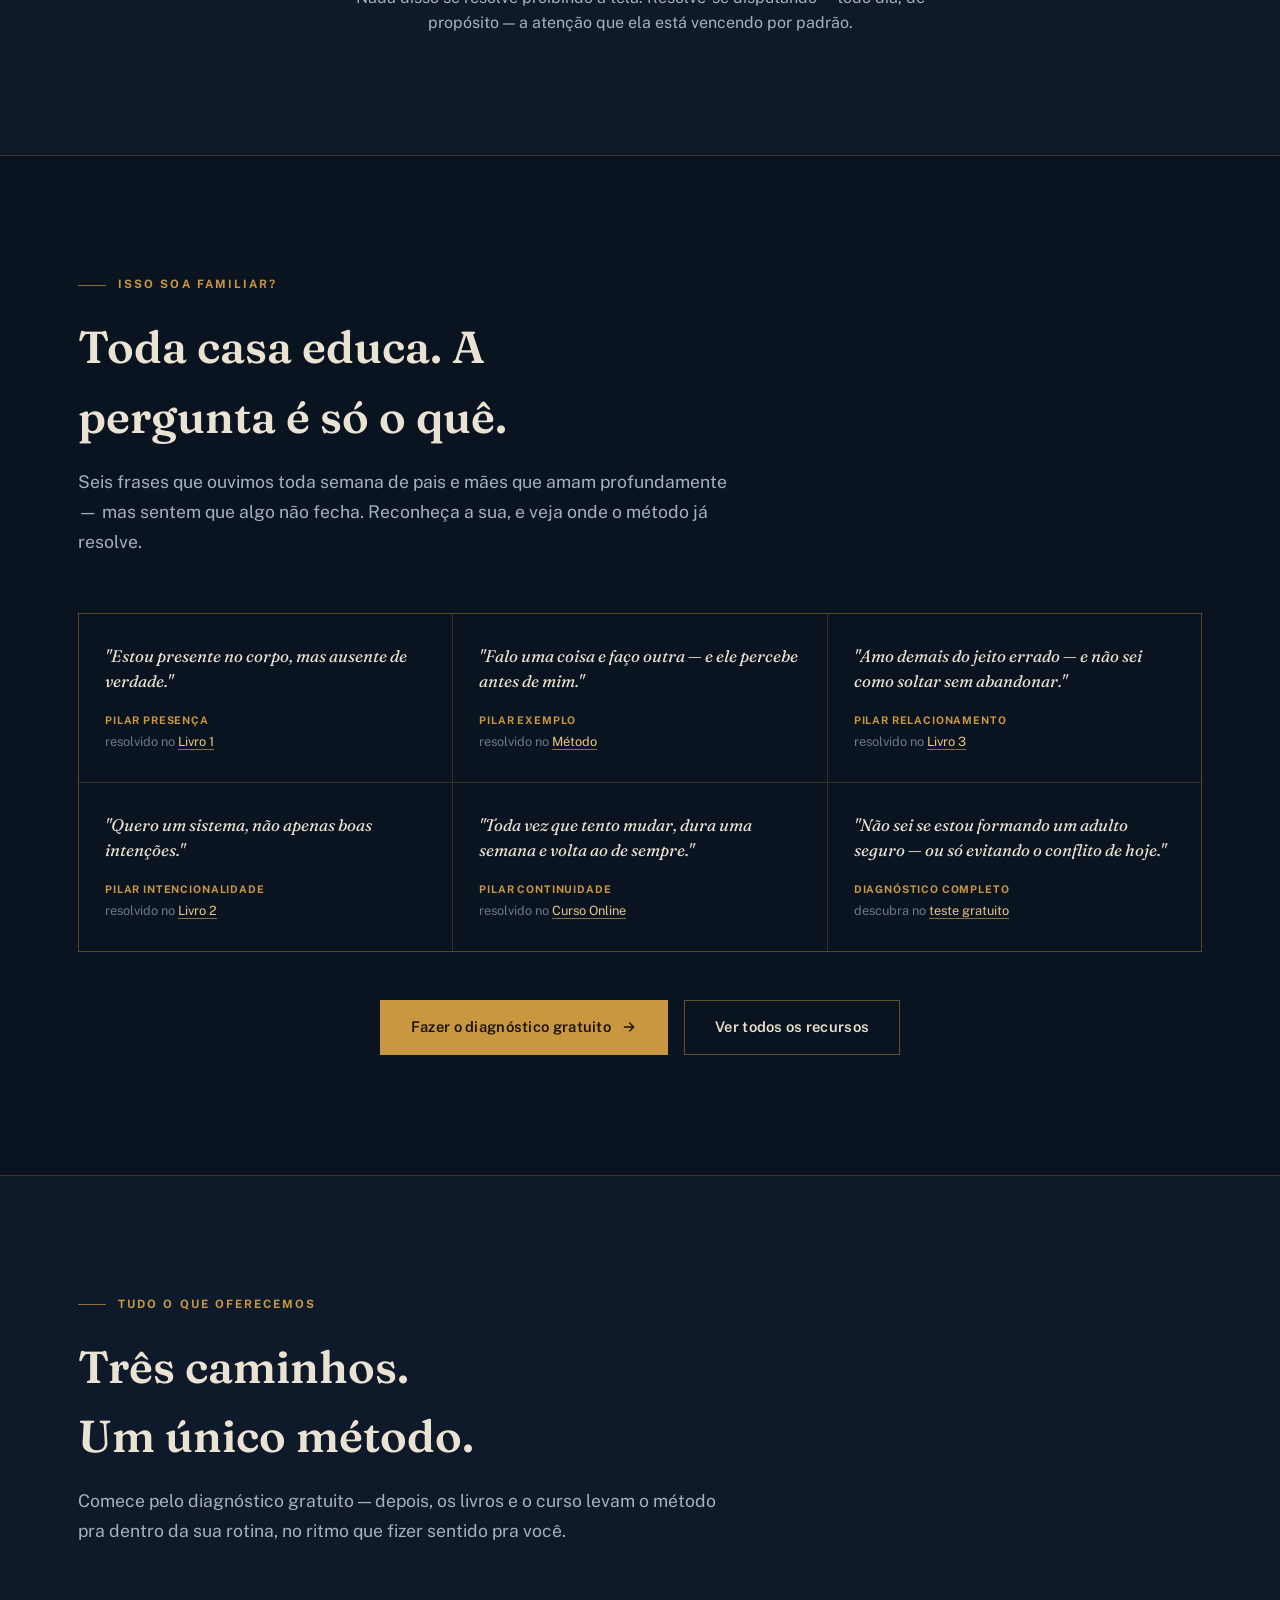
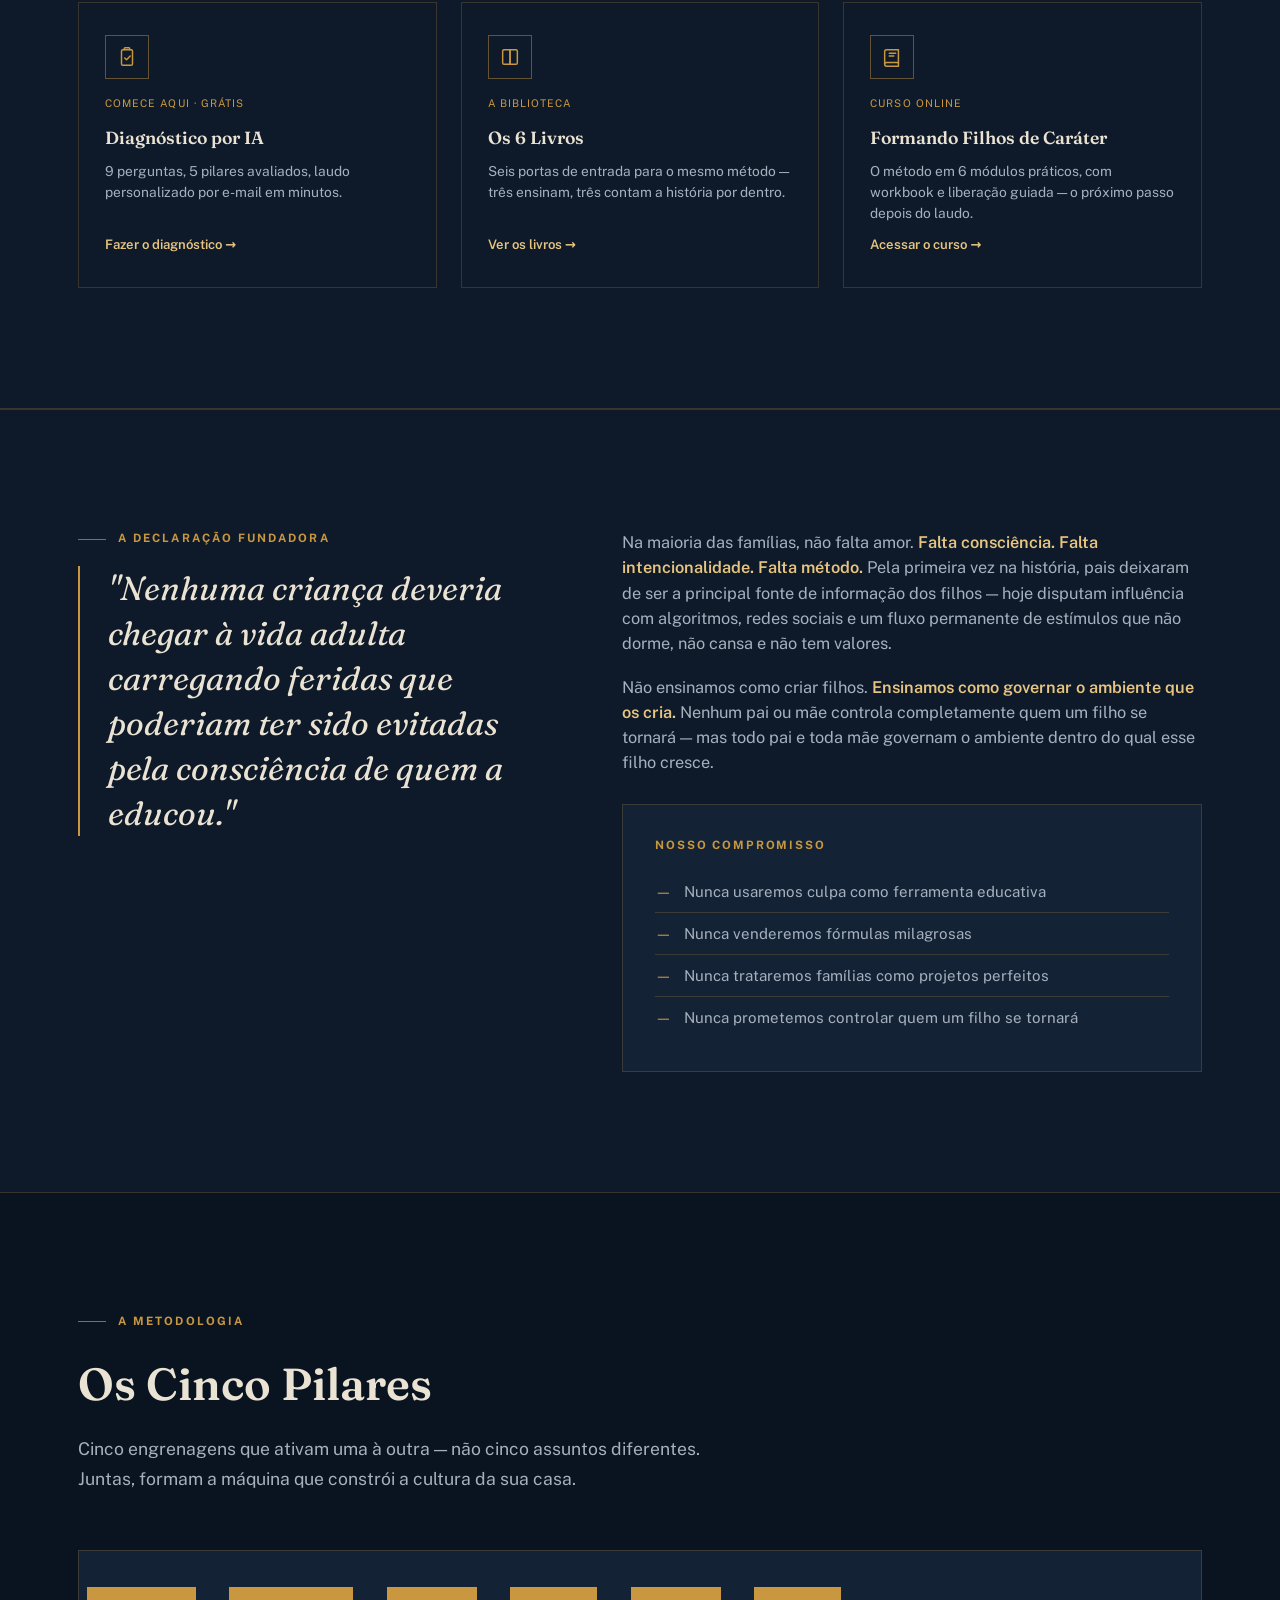
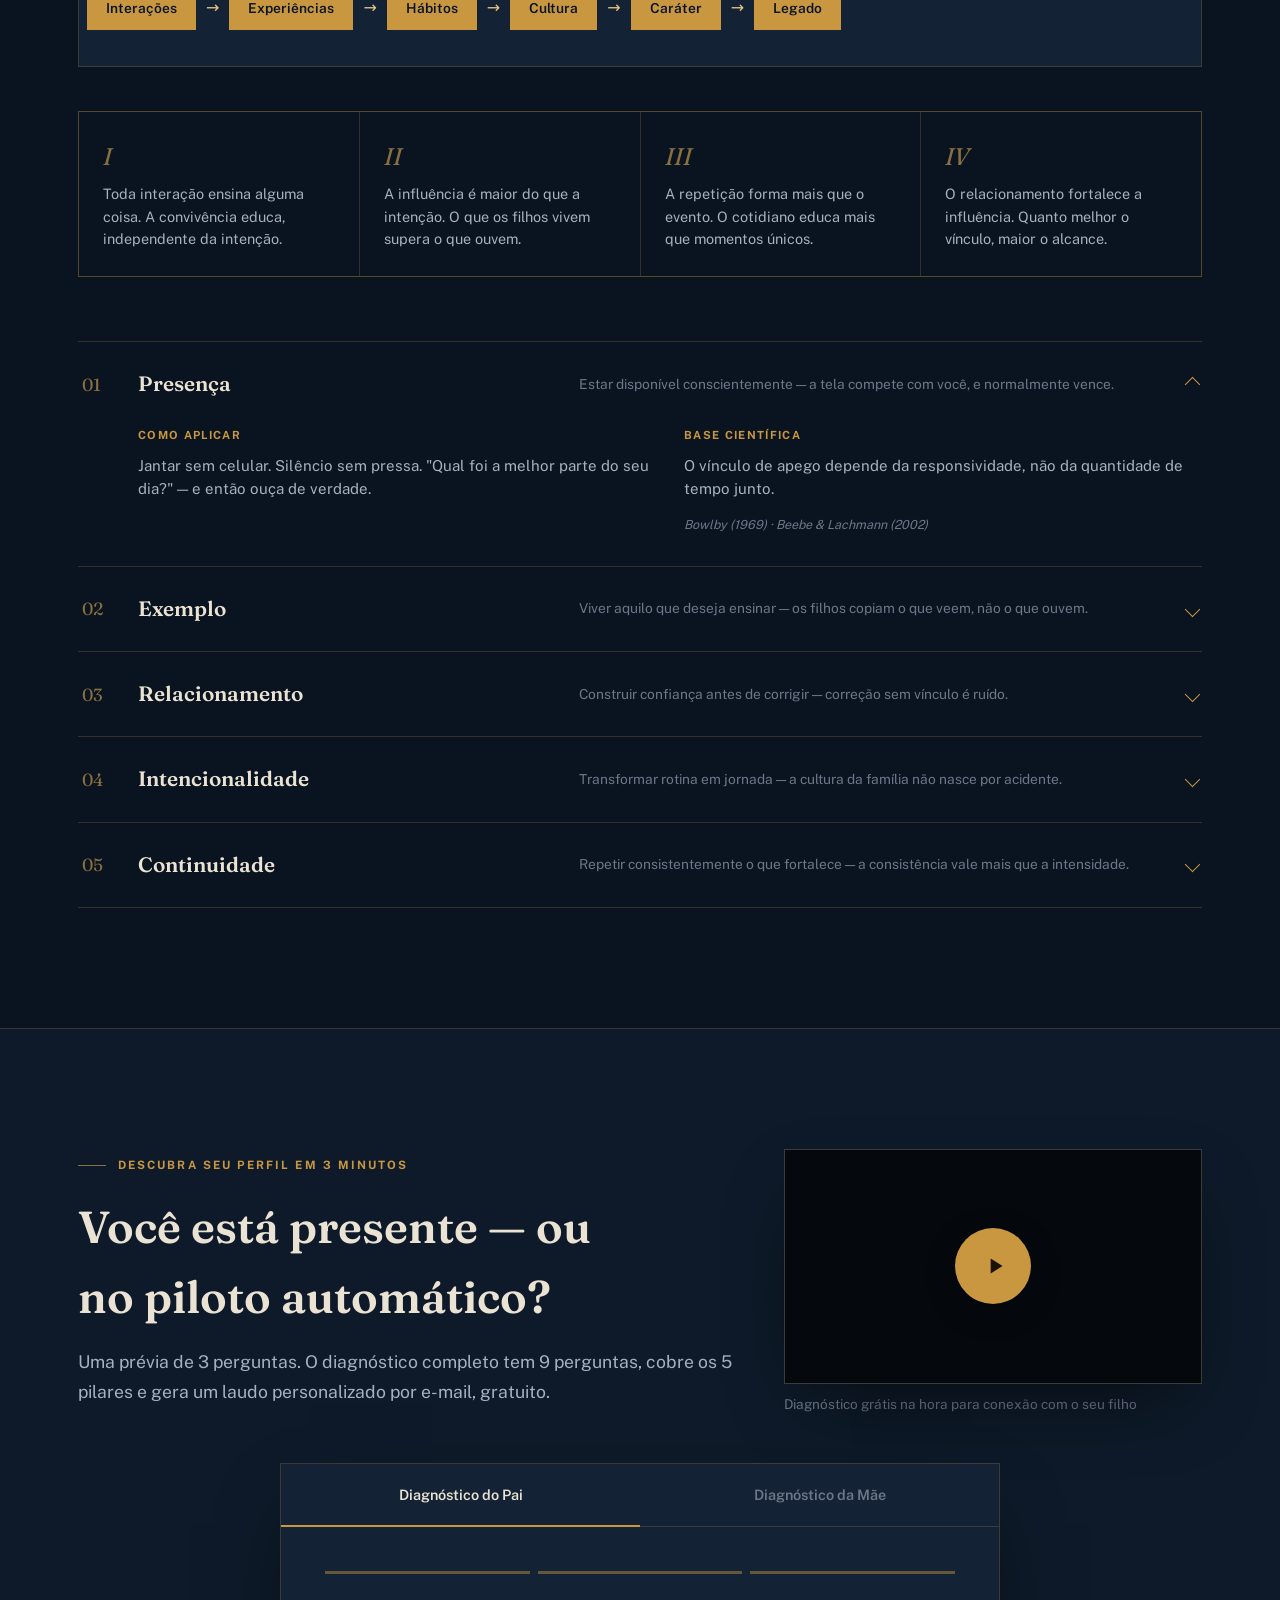
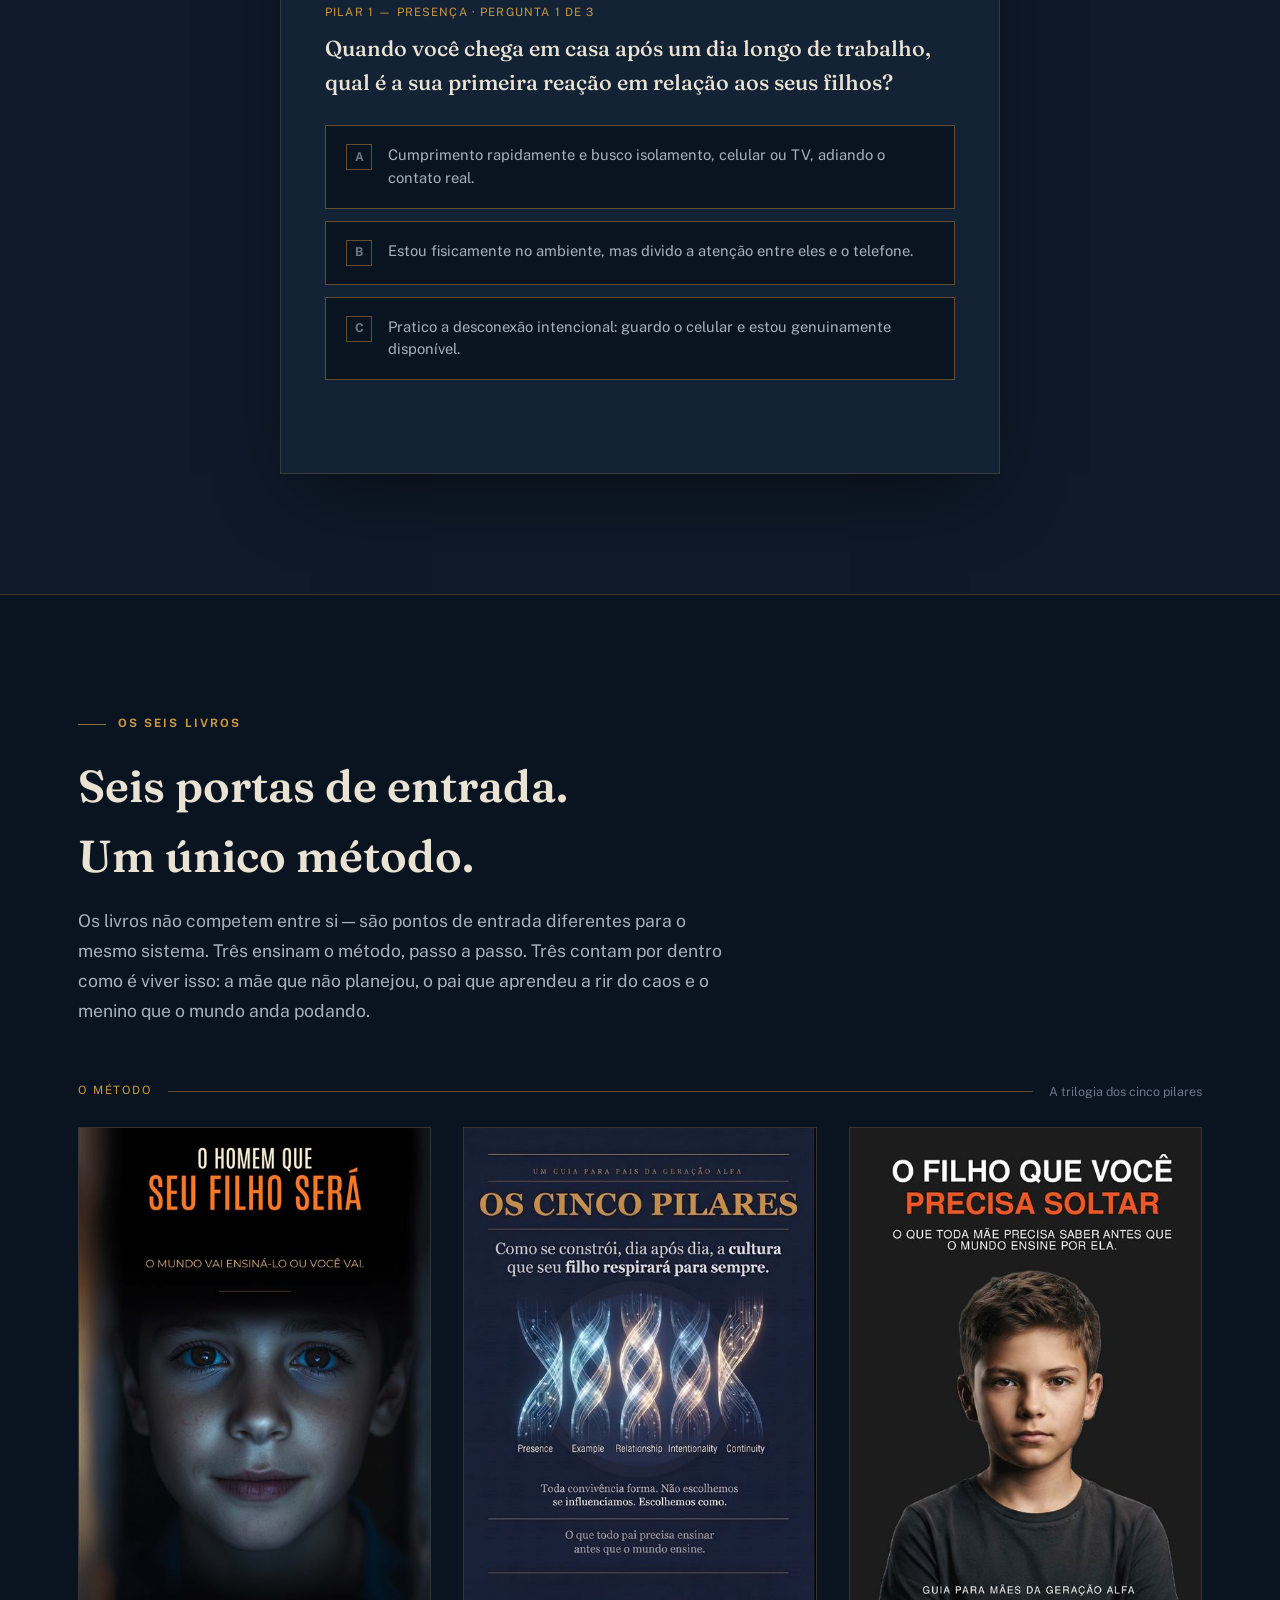
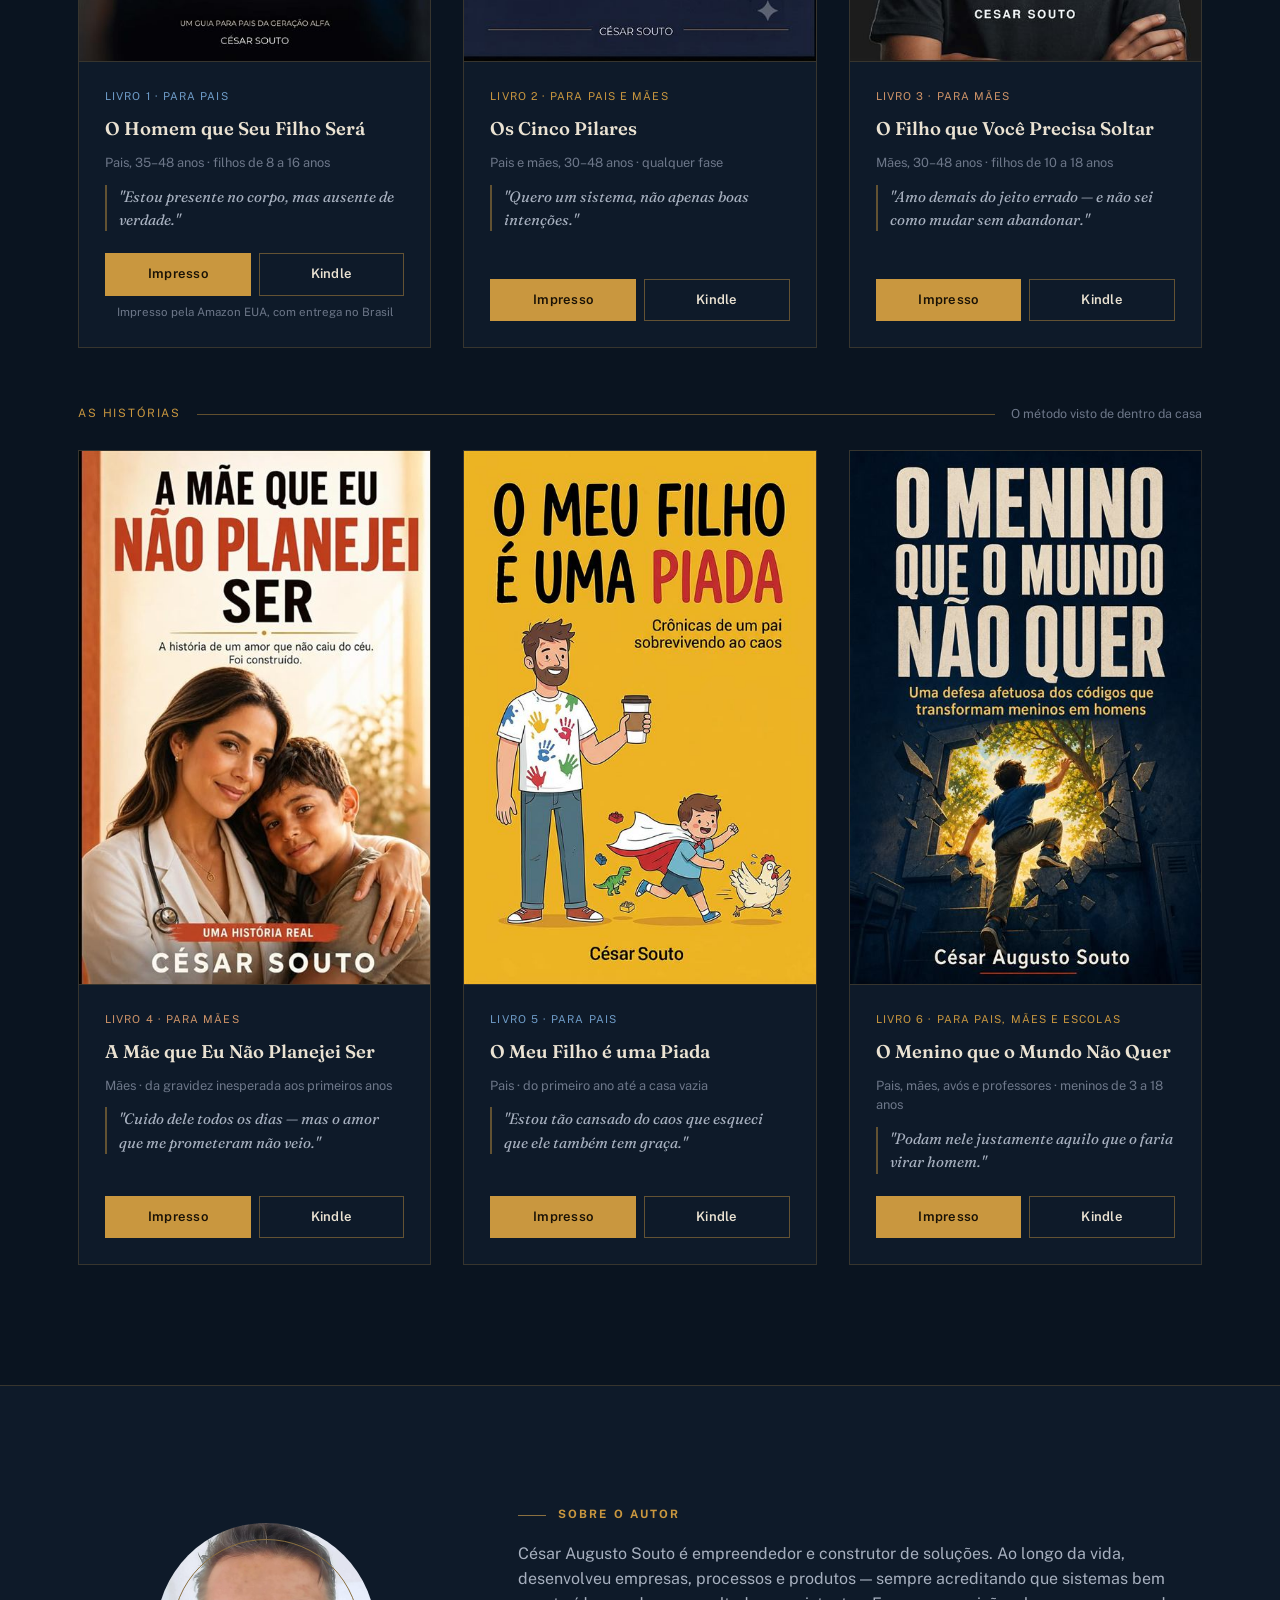
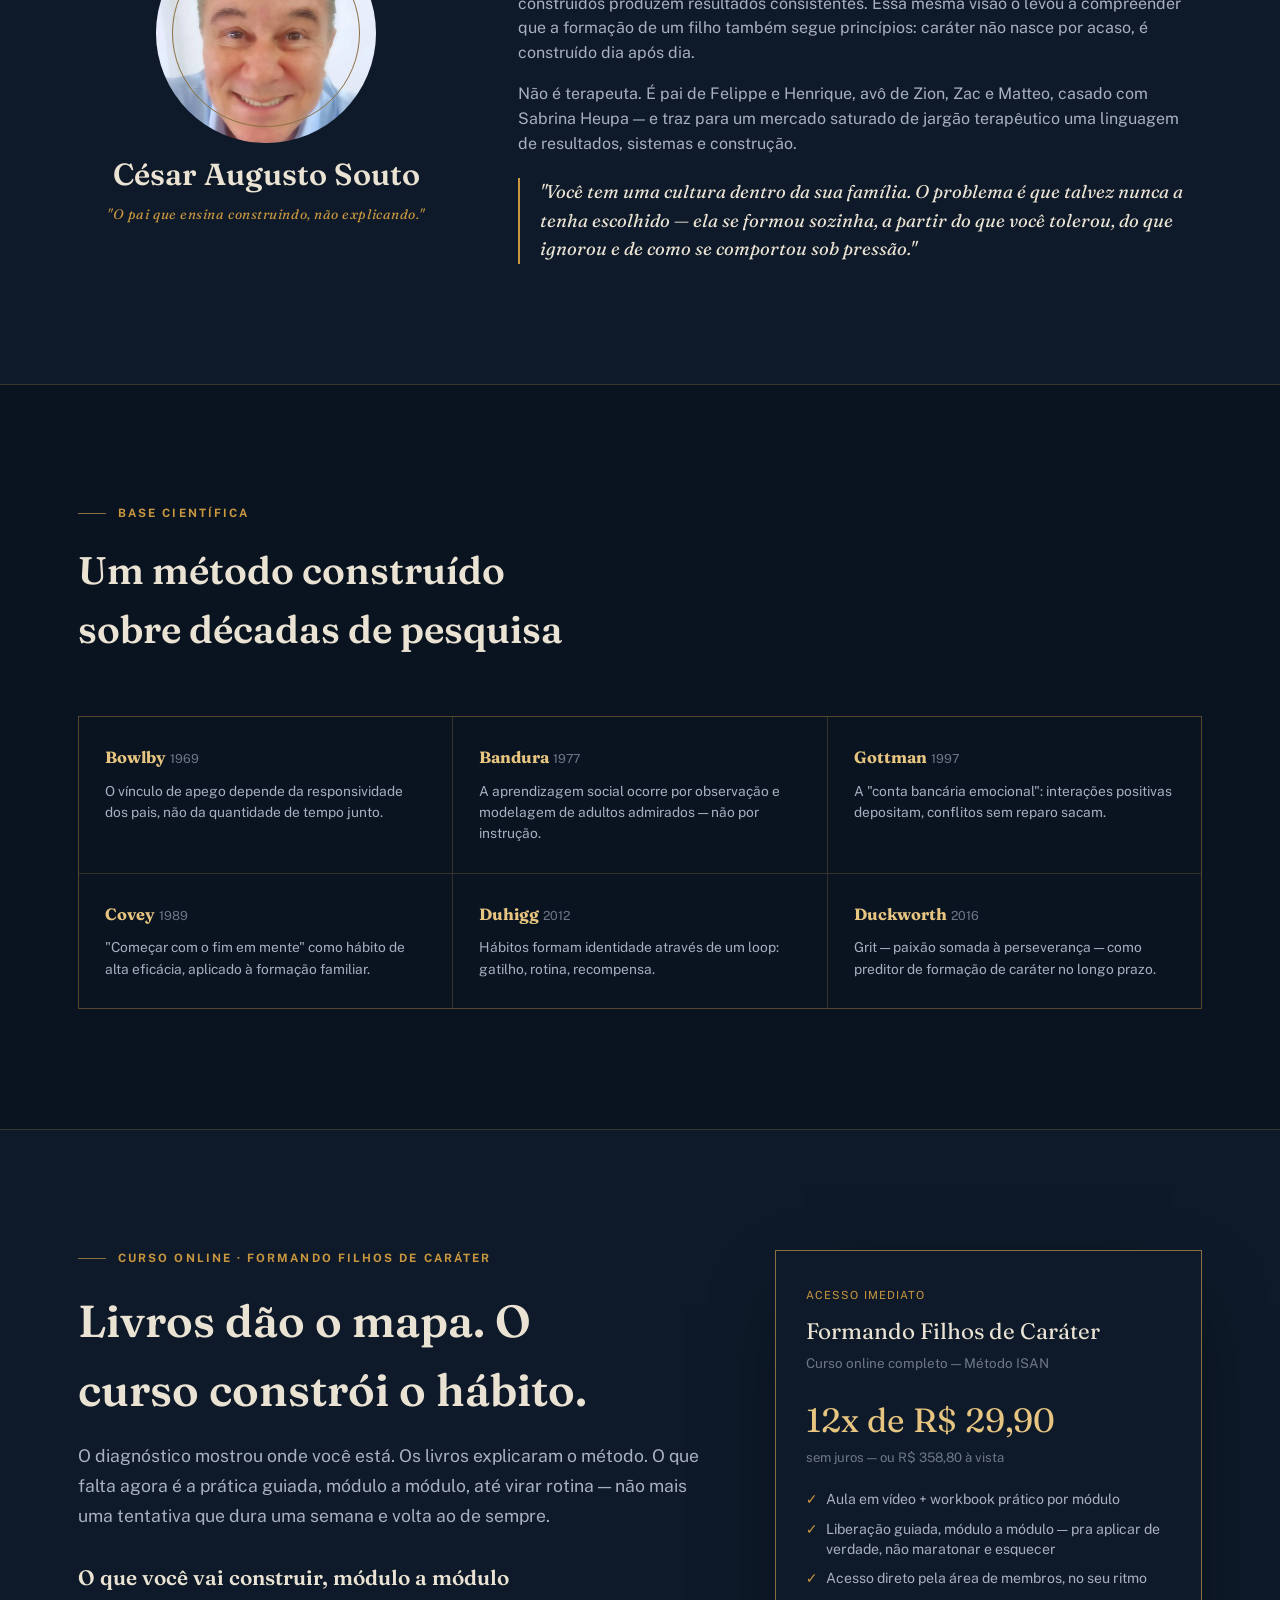
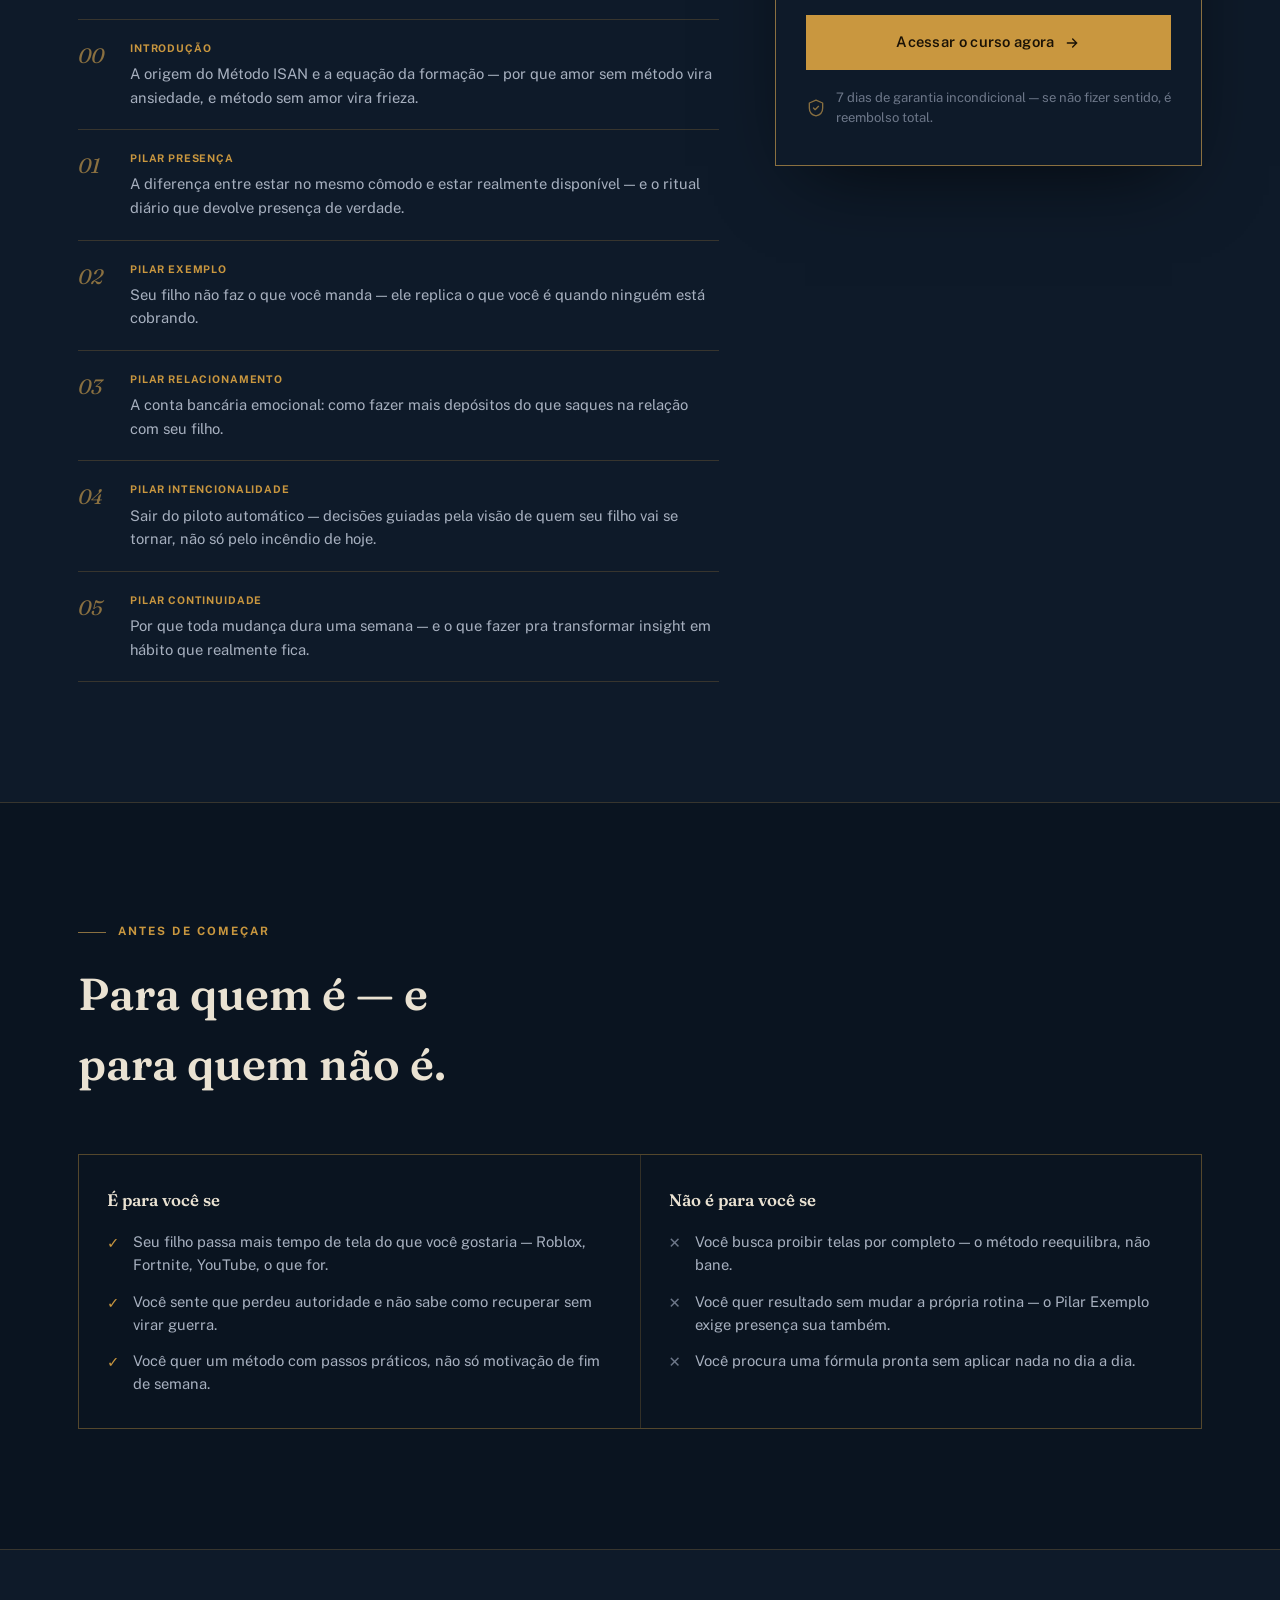
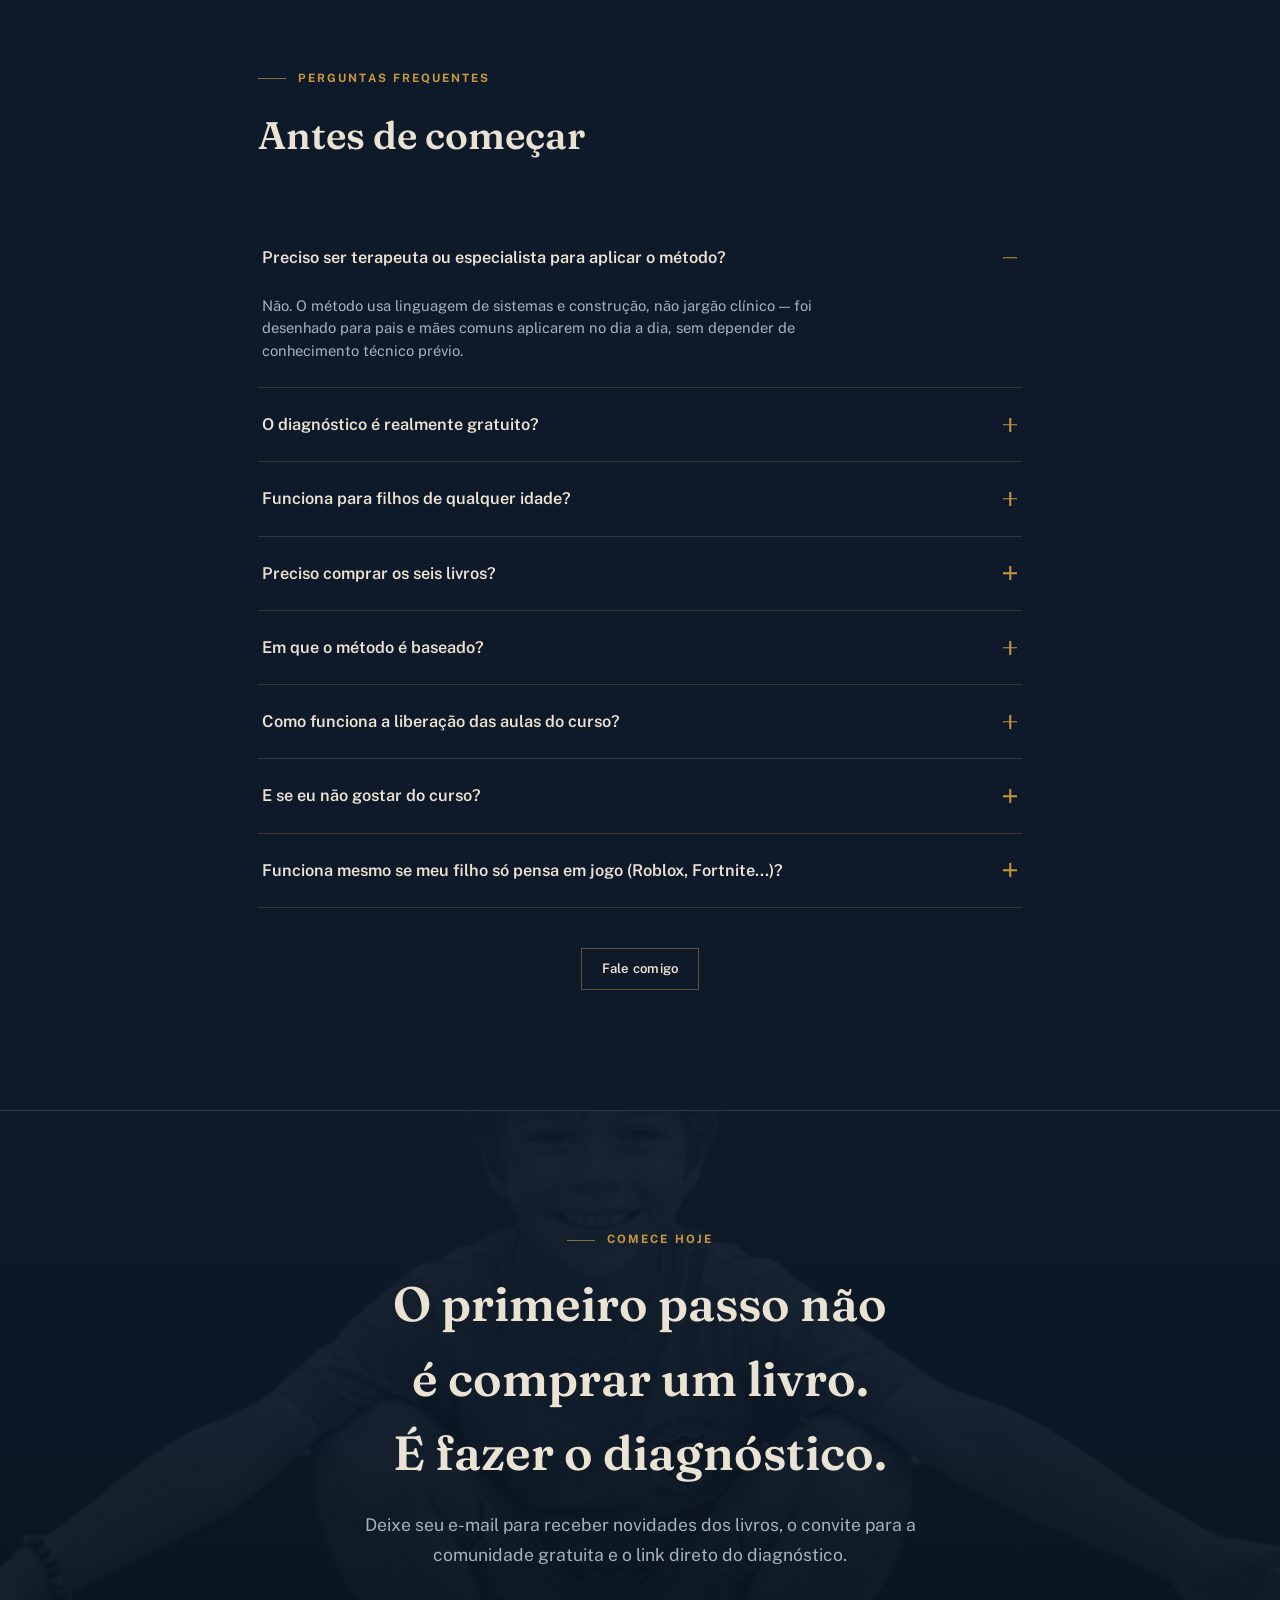
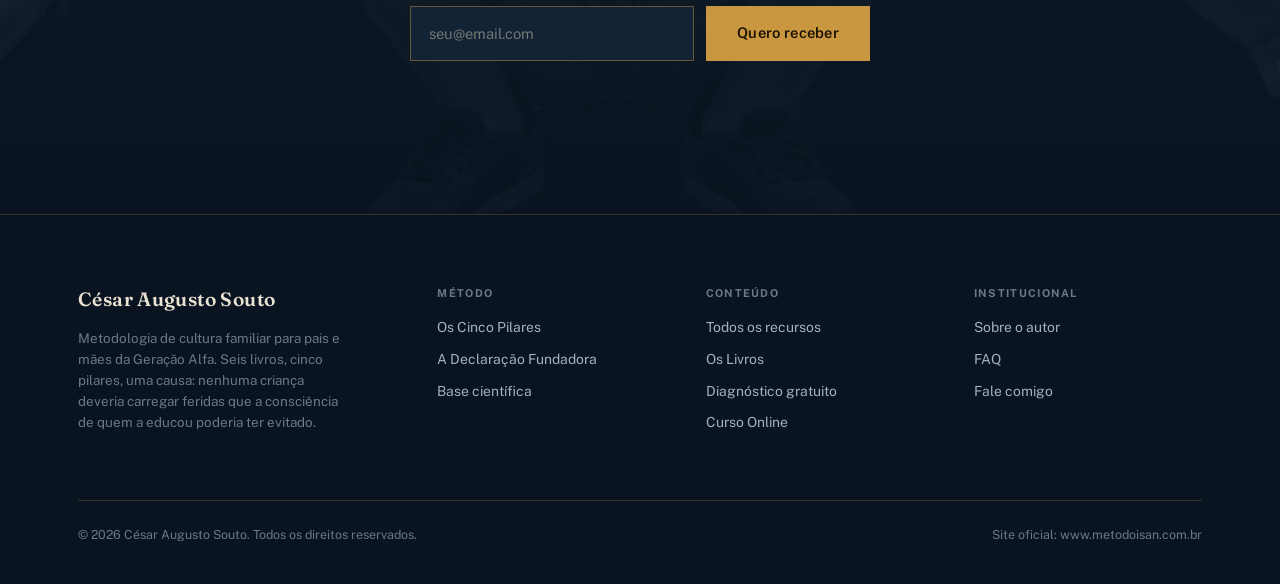
